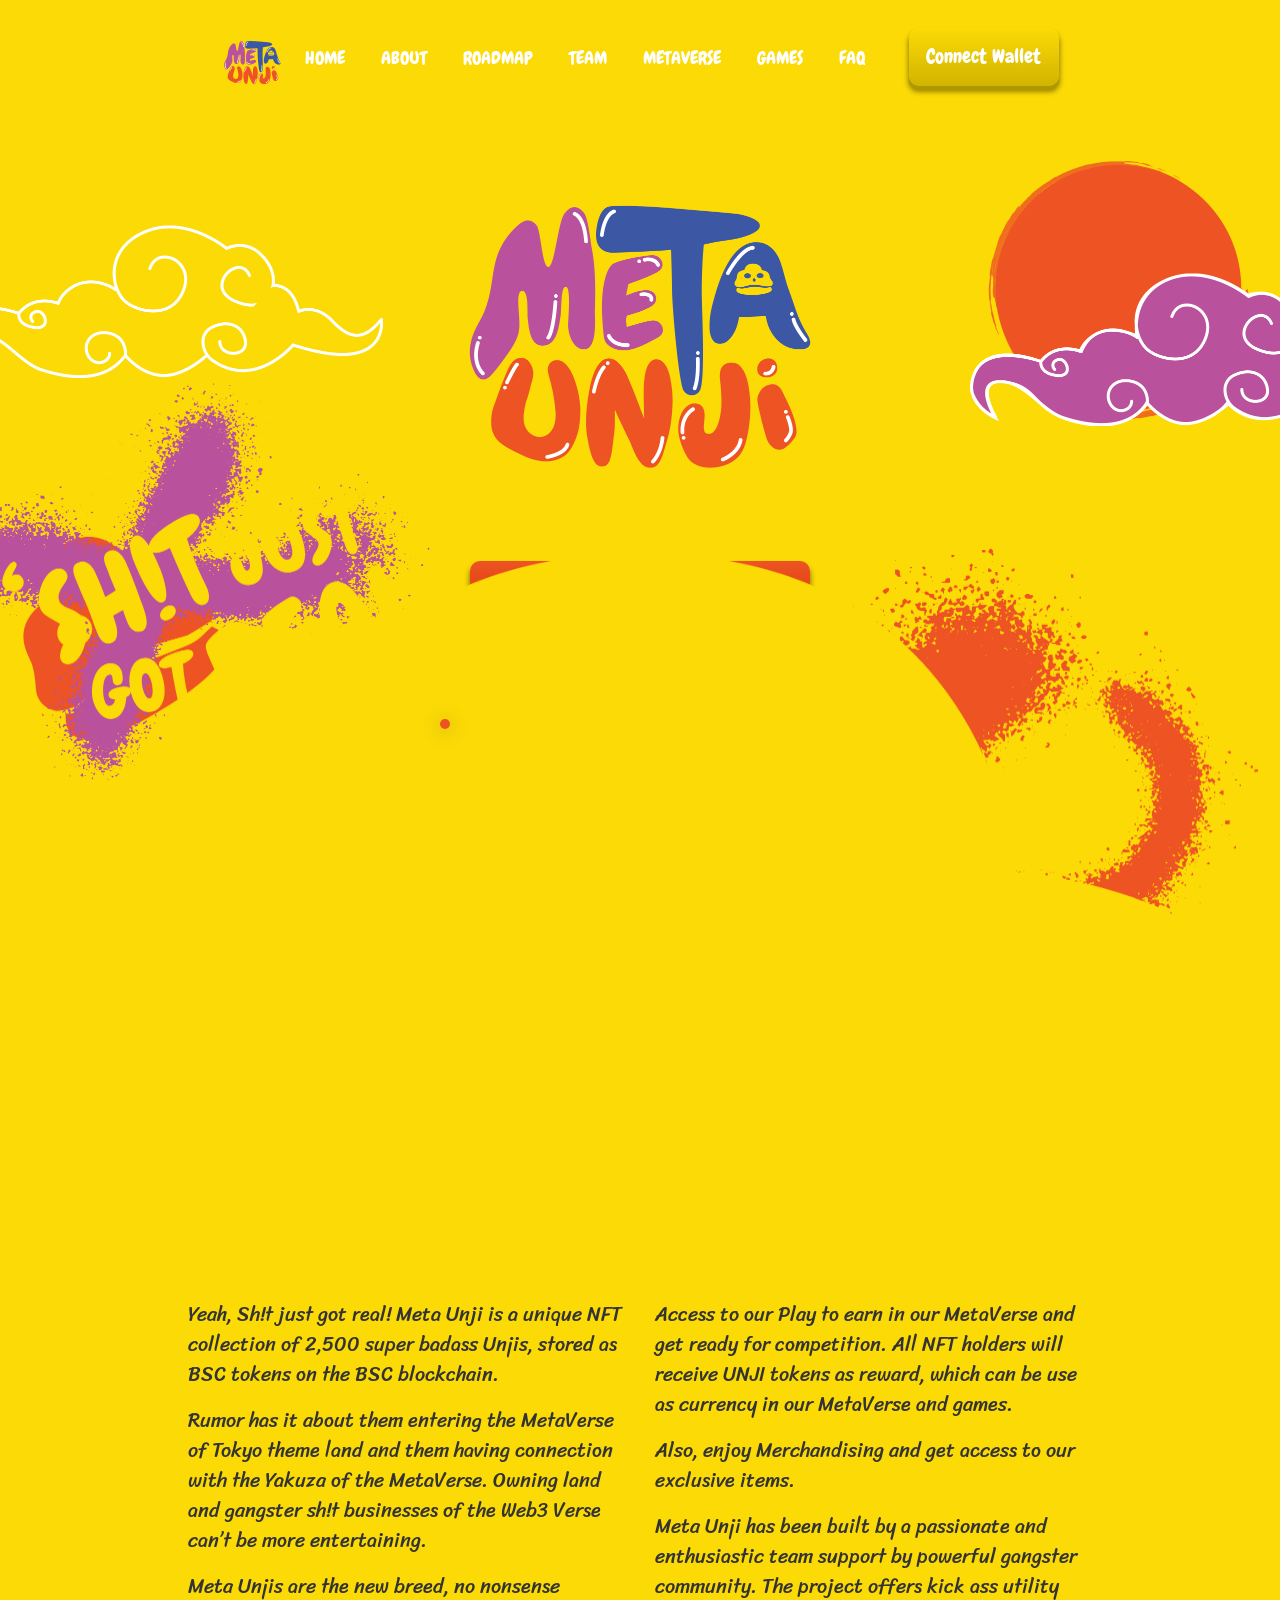
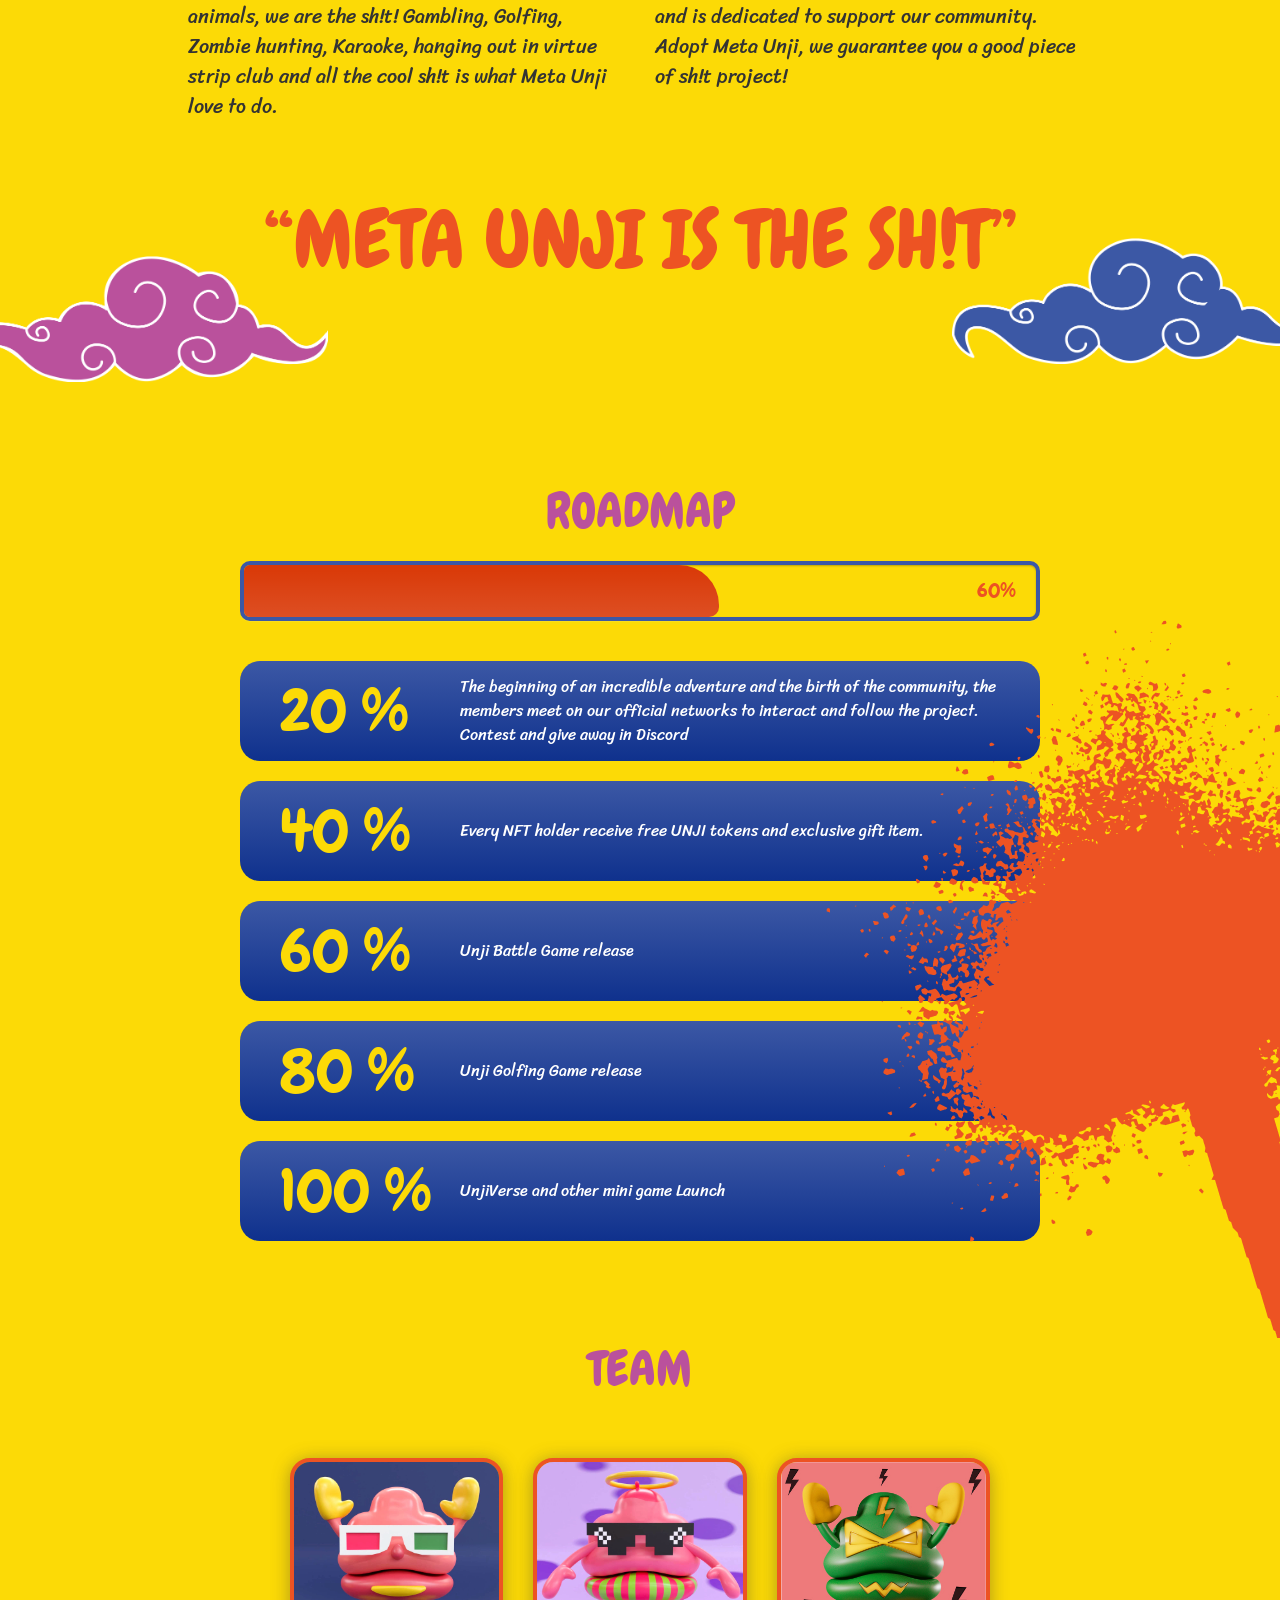
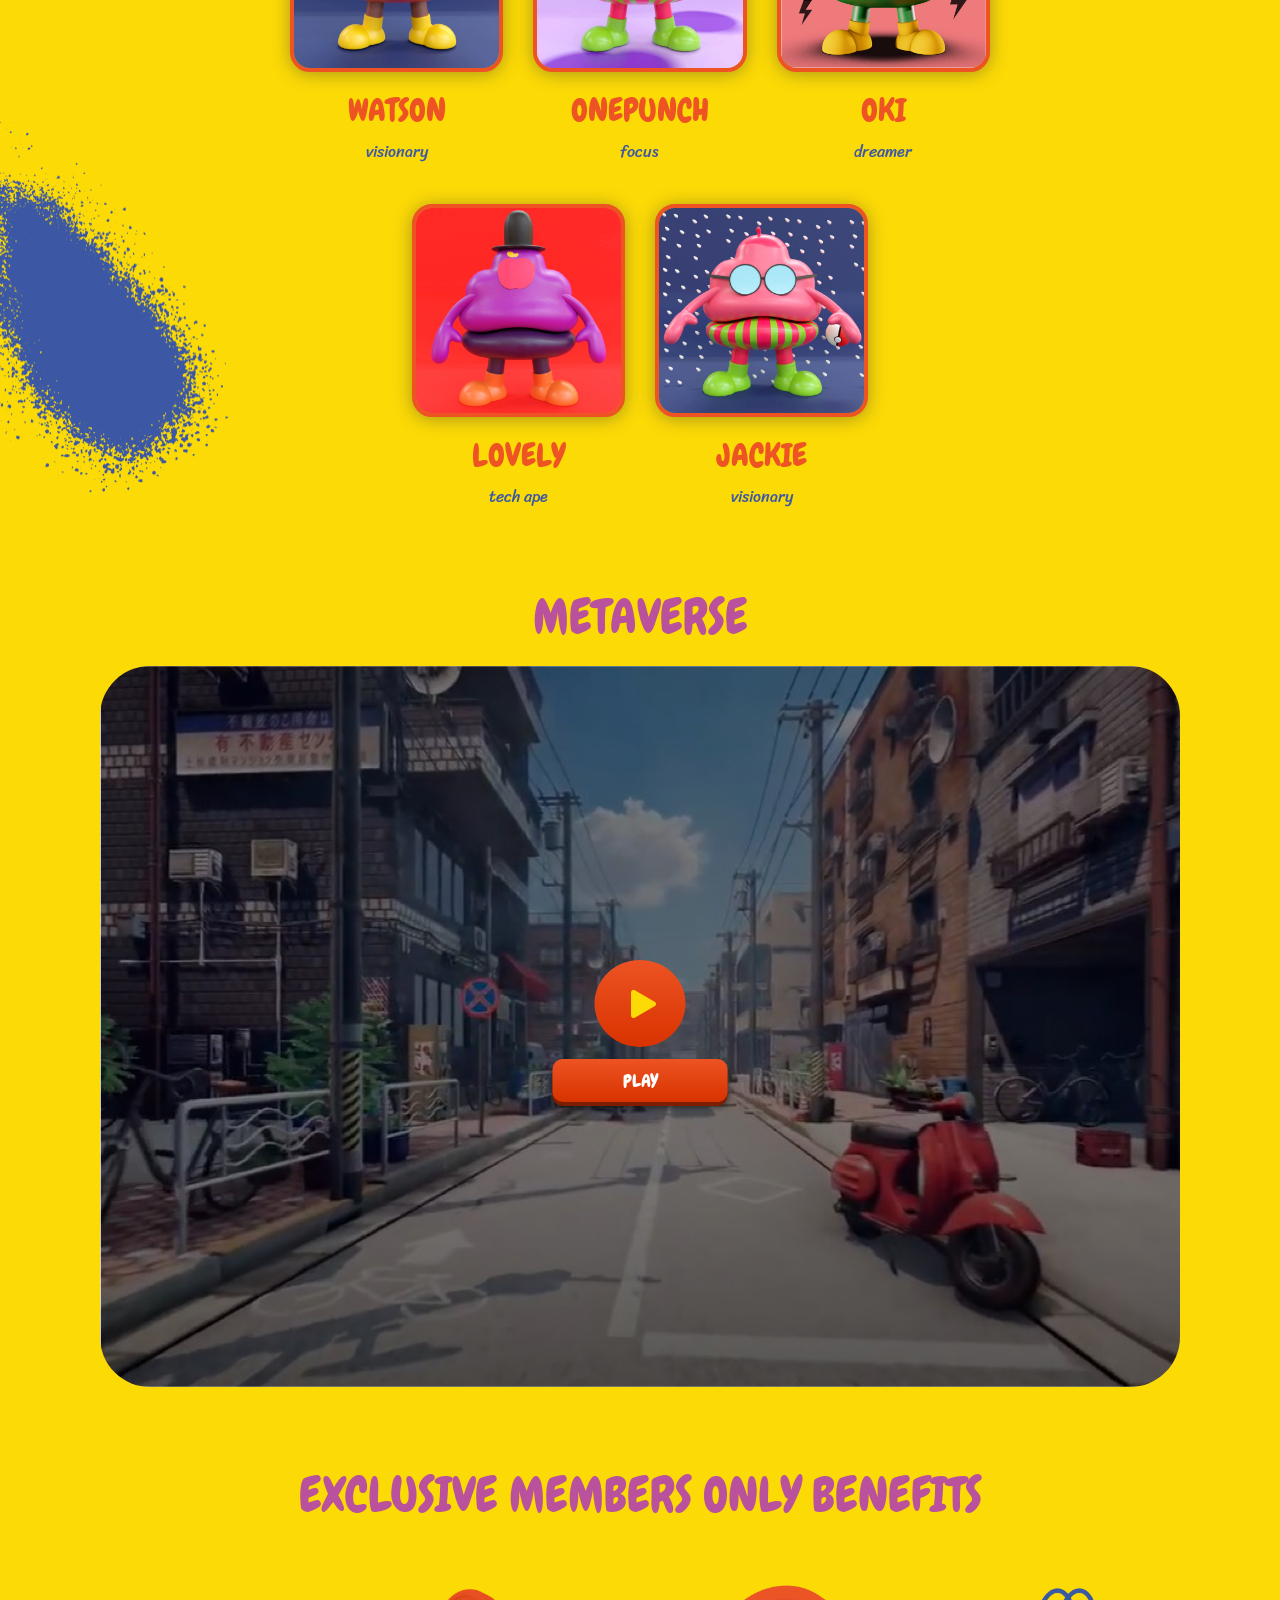
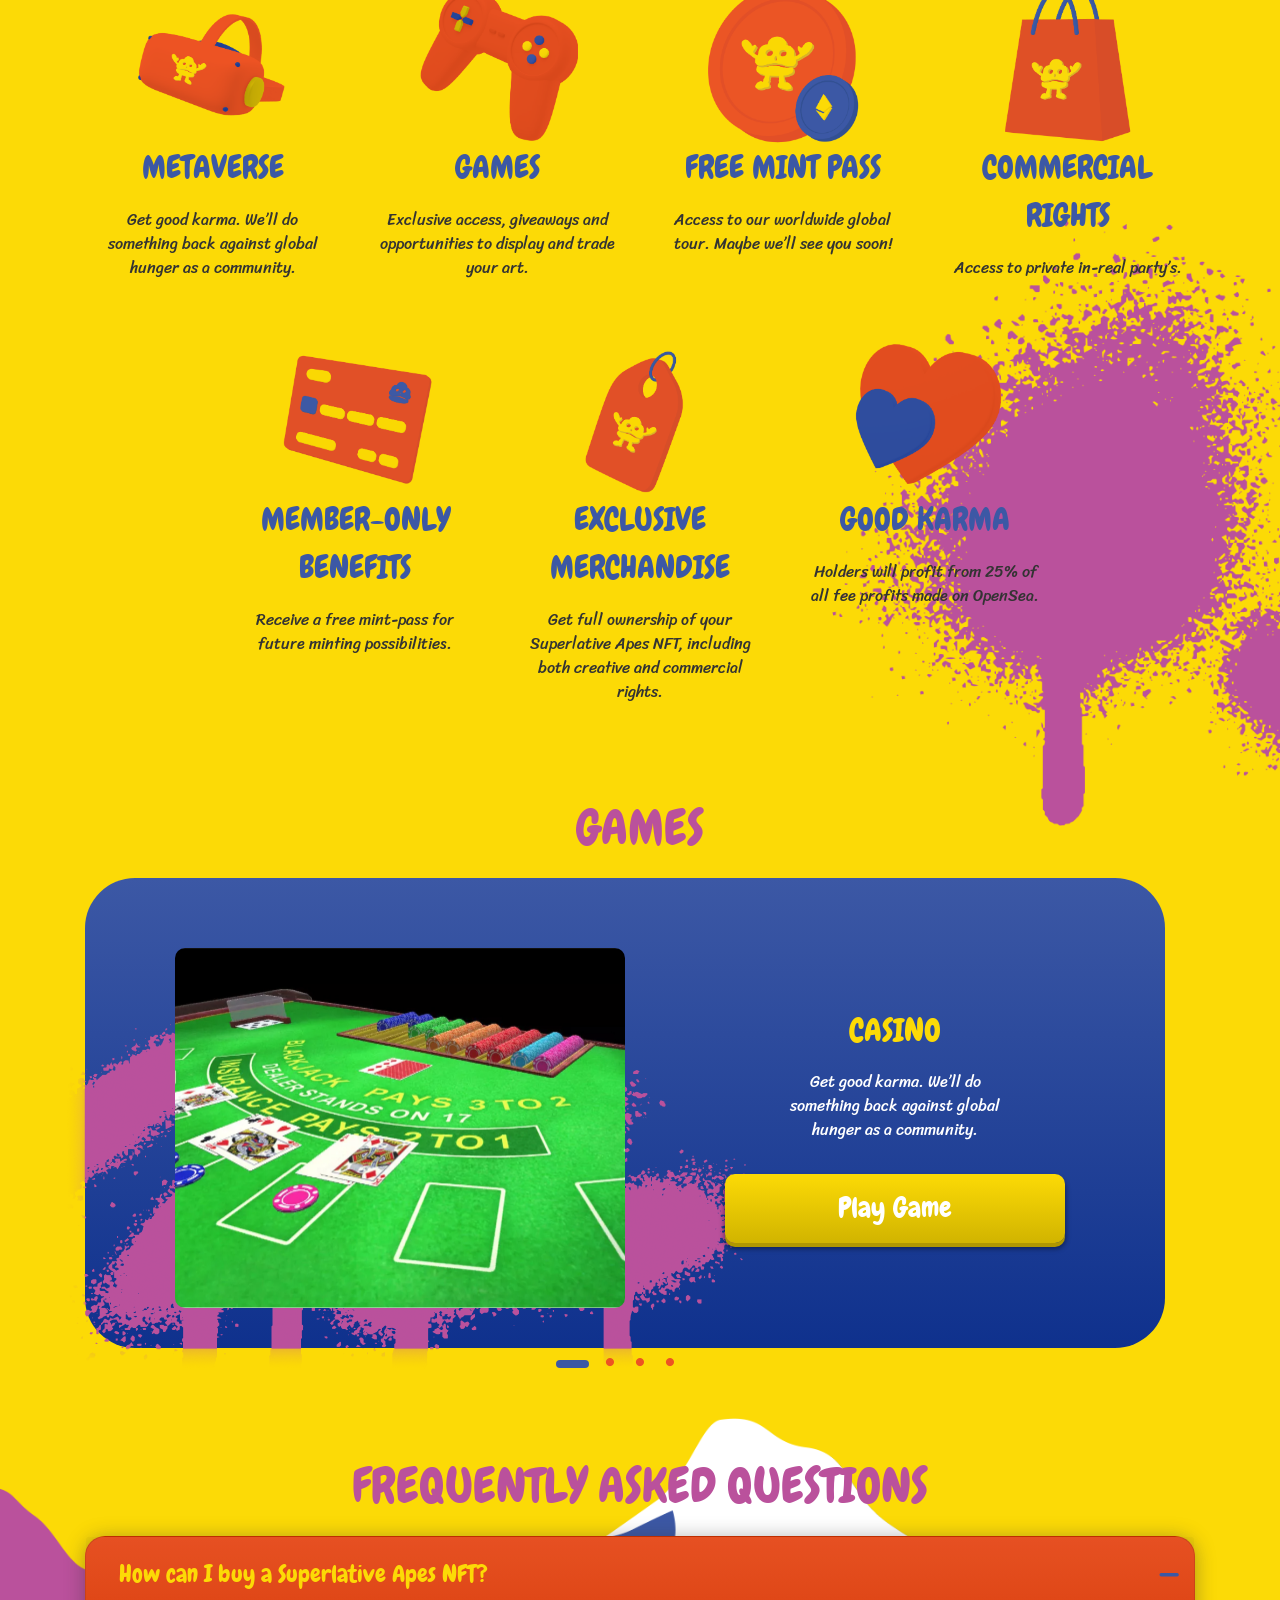
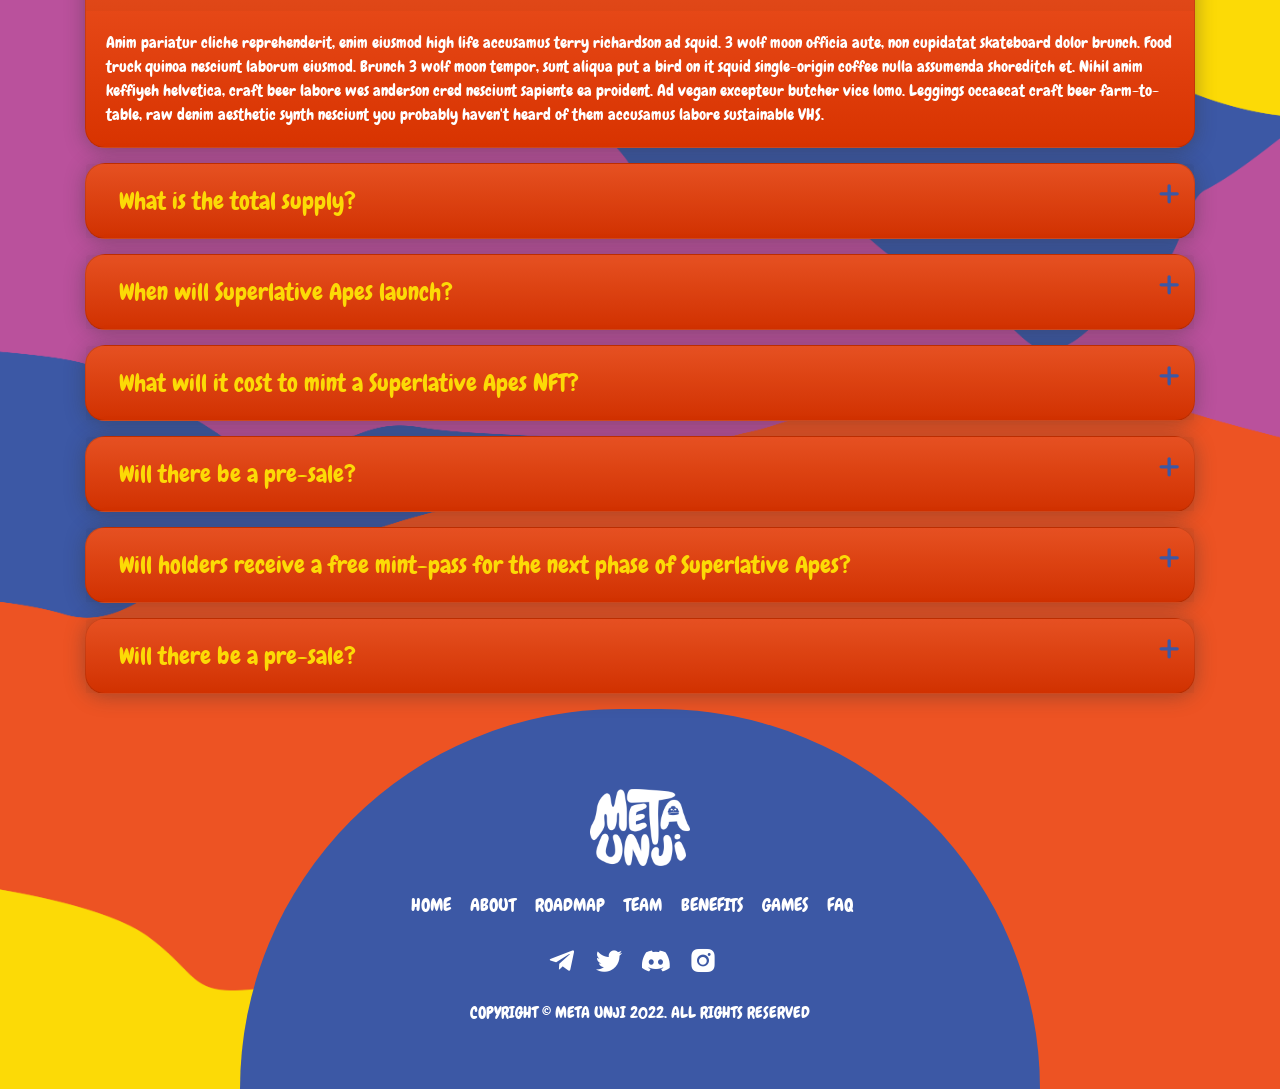
==== index.html @ bb689414 "update responsive" ====
<?php $root=""; ?>
<!DOCTYPE html>
<html lang="en">
<head>
<meta charset="utf-8">
    <meta http-equiv="Content-Type" content="text/html; charset=utf-8">
    <meta name="viewport" content="width=device-width, initial-scale=1, maximum-scale=1, shrink-to-fit=no">
    <meta http-equiv="X-UA-Compatible" content="IE=edge">

    <link href="[favicon]" rel="shortcut icon"/>

    <link rel="stylesheet" href="assets/theme/vendor/bootstrap/css/bootstrap.min.css">
    <link rel="stylesheet" href="assets/theme/css/font.css">
    <link rel="stylesheet" href="assets/theme/css/iconfont.css">
    <link rel="stylesheet" href="assets/theme/css/theme.css">
    <link rel="stylesheet" href="assets/theme/css/theme-rwd.css">
    <link rel="stylesheet" href="assets/theme/css/library/animate.css">

    <link rel="stylesheet" href="assets/theme/vendor/slick/slick.css">
    <link rel="stylesheet" href="assets/theme/vendor/slick/slick-theme.css">
    <link rel="stylesheet" href="https://cdnjs.cloudflare.com/ajax/libs/animate.css/4.1.1/animate.min.css"/>

    <!-- JS -->
    <script src="assets/theme/vendor/jquery/jquery-3.4.1.min.js"></script>
    <script src="assets/theme/vendor/bootstrap/js/bootstrap.min.js"></script>
    <script src="assets/theme/vendor/slick/slick.min.js"></script>
    <script src="assets/theme/vendor/wow/wow.min.js"></script>

    <title>Meta Unji</title>
</head>
<body>
<div>
    <header class="header">
        <div class="container">
            <nav class="navbar navbar-expand-lg">
                <div class="main-menu m-auto">
                    <a class="nav-logo" href="index.php">
                        <img src="assets/theme/img/meta_unji_logo.png" alt="">
                    </a>
                    <div class="collapse navbar-collapse" id="navbar-mobile">
                        <div class="object-1 visible-mobile">
                            <img src="assets/theme/img/element/Grafiti01.png" alt="">
                        </div>
                        <div class="object-2 visible-mobile">
                            <img src="assets/theme/img/element/Grafiti02_Menu.png" alt="">
                        </div>
                        <div class="close-nav">
                            <button class="navbar-toggler " type="button" data-toggle="collapse" data-target="#navbar-mobile" aria-controls="navbar-mobile" aria-expanded="true" aria-label="Toggle navigation">
                                <i class="ic ic-close"></i>
                            </button>
                        </div>
                        <div class="logo visible-mobile">
                            <img src="assets/theme/img/Meta_Unji_Logo_Menu.png" alt="">
                        </div>
                        <ul class="navbar-nav menu">
                            <!-- .active -->
                            <li class="nav-item"> <a class="nav-link" href="#home__section">Home</a> </li>
                            <li class="nav-item"> <a class="nav-link" href="#home-content__section">About</a> </li>
                            <li class="nav-item"> <a class="nav-link" href="#roadmap__section">Roadmap</a> </li>
                            <li class="nav-item"> <a class="nav-link" href="#team__section">Team</a> </li>
                            <li class="nav-item"> <a class="nav-link" href="#metaverse__section">Metaverse</a> </li>
                            <li class="nav-item"> <a class="nav-link" href="#games__sention">Games</a> </li>
                            <li class="nav-item"> <a class="nav-link" href="#questions__section">FAQ</a> </li>
                        </ul>
                        <ul class="social-list text-center visible-mobile">
                            <li>
                                <i class="ic ic-telegram"></i>
                            </li>
                            <li>
                                <i class="ic ic-twitter"></i>
                            </li>
                            <li>
                                <i class="ic ic-discord"></i>
                            </li>
                            <li>
                                <i class="ic ic-instagram"></i>
                            </li>
                        </ul>
                    </div>
                    <div class="btn-nav">
                        <a href="#" class="button">Connect Wallet</a>
                    </div>
                    
                </div>
                
                <button class="navbar-toggler" type="button" data-toggle="collapse" data-target="#navbar-mobile" aria-controls="navbar-mobile" aria-expanded="false" aria-label="Toggle navigation">
                    <i class="ic ic-menu"></i>
                </button>
            </nav>
        </div>
    </header>
</div>
<div id="home__section">
    <video autoplay muted loop id="vdo-bg">
        <source src="assets/theme/img/Meta Unji Highlight.mp4" type="video/mp4">
    </video>
    <div class="home-content">
        <div class="object-1 wow fadeInLeft" data-wow-duration="1.5s" data-wow-delay="0.3s">
            <img src="assets/theme/img/element/Cloud01.png" alt="">
        </div>
        <div class="main-logo">
            <img src="assets/theme/img/main-logo.png" alt="">
        </div>
        <div class="object-2 wow fadeInRight" data-wow-duration="1.5s" data-wow-delay="0.3s">
            <img src="assets/theme/img/element/Sun.png" alt="">
        </div>
        <div class="object-3 wow fadeInRight" data-wow-duration="1.5s" data-wow-delay="0.5s">
            <img src="assets/theme/img/element/Cloud03.png" alt="">
        </div>
        <div class="object-4 wow fadeInLeft" data-wow-duration="1.5s" data-wow-delay="0.3s">
            <img src="assets/theme/img/element/Meta Unji Logo.png" alt="">
        </div>
        <div class="object-5 wow fadeInLeft" data-wow-duration="1.5s" data-wow-delay="0.5s">
            <img src="assets/theme/img/element/Grafiti01.png" alt="">
        </div>
        <div class="object-6 wow fadeInLeft" data-wow-duration="1.5s" data-wow-delay="0.7s">
            <img src="assets/theme/img/element/Meta Unji Quote.png" alt="">
        </div>
        <div class="home-content__head">
            <div class="btn-check-it">
                <a href="#" class="button">Check it on Opensea</a>
            </div>
            <div class="home-content__img">
                <img src="assets/theme/img/Meta Unji Profile_Gif.gif" alt="">
            </div>
            <div class="home-content__title">
                <h2>Welcome to the Family!</h2>
            </div>
        </div>
        <div class="object-7 wow fadeInRight" data-wow-duration="1.5s" data-wow-delay="0.3s">
            <img class="visible-device" src="assets/theme/img/element/Grafiti02.png" alt="">
            <img class="visible-mobile" src="assets/theme/img/element/Grafiti02_M.png" alt="">
        </div>
    </div>
</div>
<section id="home-content__section">
    <div class="container">
        <div class="row">
            <div class="col-sm-6 wow fadeInUp" data-wow-duration="1.5s" data-wow-delay="0.3s">
                <p>Yeah, Sh!t just got real! Meta Unji is a unique NFT collection of 2,500 super badass Unjis, stored as BSC tokens on the BSC blockchain.</p>
                <p>Rumor has it about them entering the MetaVerse of Tokyo theme land and them having connection with the Yakuza of the MetaVerse. Owning land and gangster sh!t businesses of the Web3 Verse can’t be more entertaining.</p>
                <p>Meta Unjis are the new breed, no nonsense animals, we are the sh!t! Gambling, Golfing, Zombie hunting, Karaoke, hanging out in virtue strip club and all the cool sh!t is what Meta Unji love to do. </p>
            </div>
            <div class="col-sm-6 wow fadeInUp" data-wow-duration="1.5s" data-wow-delay="0.9s">
                <p>Access to our Play to earn in our MetaVerse and get ready for competition. All NFT holders will receive UNJI tokens as reward, which can be use as currency in our MetaVerse and games.</p>
                <p>Also, enjoy Merchandising and get access to our exclusive items.</p>
                <p>Meta Unji has been built by a passionate and enthusiastic team support by powerful gangster community. The project offers kick ass utility and is dedicated to support our community. Adopt Meta Unji, we guarantee you a good piece of sh!t project!</p>
            </div>
        </div>
        <div class="object-1 wow fadeInRight" data-wow-duration="1.5s" data-wow-delay="0.3s">
            <img src="assets/theme/img/element/Cloud03_1.png" alt="">
        </div>
        <div>
            <h2 class="home-content__last">“Meta Unji <span class="ct-br-m"></span>is the sh!t”</h2>
        </div>
        <div class="object-2 wow fadeInLeft" data-wow-duration="1.5s" data-wow-delay="0.3s">
            <img class="visible-device" src="assets/theme/img/element/Cloud02.png" alt="">
            <img class="visible-mobile" src="assets/theme/img/element/Cloud02_M.png" alt="">
        </div>
    </div>
</section>
<section id="roadmap__section" class="section">
    <div class="title-section"><h3>ROADMAP</h3></div>
    <div class="container">
        <div class="progress progress-moved">
            <div class="progress-bar" ></div>  
            <div class="progress-num">60%</div>                     
        </div> 
        <div class="roadmap-content wow fadeInUp" data-wow-duration="1.5s" data-wow-delay="0.3s">
            <div class="roadmap-content__row">
                <div class="roadmap-content__row-num">
                    <p class="roadmap-content__num">20 %</p>
                </div>
                <div class="roadmap-content__row-text">
                    <p class="roadmap-content__text">The beginning of an incredible adventure and the birth of the community, the members meet on our official networks to interact and follow the project. Contest and give away in Discord</p>
                </div>
            </div>
        </div>
        <div class="roadmap-content wow fadeInUp" data-wow-duration="1.5s" data-wow-delay="0.6s">
            <div class="roadmap-content__row">
                <div class="roadmap-content__row-num">
                    <p class="roadmap-content__num">40 %</p>
                </div>
                <div class="roadmap-content__row-text">
                    <p class="roadmap-content__text">Every NFT holder receive free UNJI tokens and exclusive gift item.</p>
                </div>
            </div>
        </div>
        <div class="roadmap-content wow fadeInUp" data-wow-duration="1.5s" data-wow-delay="0.9s">
            <div class="roadmap-content__row">
                <div class="roadmap-content__row-num">
                    <p class="roadmap-content__num">60 %</p>
                </div>
                <div class="roadmap-content__row-text">
                    <p class="roadmap-content__text">Unji Battle Game release</p>
                </div>
            </div>
        </div>
        <div class="roadmap-content wow fadeInUp" data-wow-duration="1.5s" data-wow-delay="1.2s">
            <div class="roadmap-content__row">
                <div class="roadmap-content__row-num">
                    <p class="roadmap-content__num">80 %</p>
                </div>
                <div class="roadmap-content__row-text">
                    <p class="roadmap-content__text">Unji Golfing Game release</p>
                </div>
            </div>
        </div>
        <div class="roadmap-content wow fadeInUp" data-wow-duration="1.5s" data-wow-delay="1.5s">
            <div class="roadmap-content__row">
                <div class="roadmap-content__row-num">
                    <p class="roadmap-content__num">100 %</p>
                </div>
                <div class="roadmap-content__row-text">
                    <p class="roadmap-content__text">UnjiVerse and other mini game Launch</p>
                </div>
            </div>
        </div>
        <div class="object-1 wow fadeInRight visible-device" data-wow-duration="1.5s" data-wow-delay="0.3s">
            <img src="assets/theme/img/element/Grafiti03_02.png" alt="">
        </div>
    </div>
</section>
<section id="team__section" class="section">
    <div class="title-section"><h3>Team</h3></div>
    <div class="container">
        <div class="team-lists">
            <div class="row justify-content-center">
                <div class="col-6 col-xs-6 col-sm-4 wow fadeInUp" data-wow-duration="1.5s" data-wow-delay="0.3s">
                    <div class="team-list text-center">
                        <img src="assets/theme/img/team/Watson.jpeg" alt="">
                        <p class="title">Watson</p>
                        <p class="desc">visionary</p>
                    </div>
                </div>
                <div class="col-6 col-xs-6 col-sm-4 wow fadeInUp" data-wow-duration="1.5s" data-wow-delay="0.6s">
                    <div class="team-list text-center">
                        <img src="assets/theme/img/team/OnePunch.jpeg" alt="">
                        <p class="title">OnePunch</p>
                        <p class="desc">focus</p>
                    </div>
                </div>
                <div class="col-6 col-xs-6 col-sm-4 wow fadeInUp" data-wow-duration="1.5s" data-wow-delay="0.9s">
                    <div class="team-list text-center">
                        <img src="assets/theme/img/team/Oki.jpeg" alt="">
                        <p class="title">Oki</p>
                        <p class="desc">dreamer</p>
                    </div>
                </div>
                <div class="col-6 col-xs-6 col-sm-4 wow fadeInUp" data-wow-duration="1.5s" data-wow-delay="1.2s">
                    <div class="team-list text-center">
                        <img src="assets/theme/img/team/Lovely.jpeg" alt="">
                        <p class="title">Lovely</p>
                        <p class="desc">tech ape</p>
                    </div>
                </div>
                <div class="col-6 col-xs-6 col-sm-4 wow fadeInUp" data-wow-duration="1.5s" data-wow-delay="1.5s">
                    <div class="team-list text-center">
                        <img src="assets/theme/img/team/Jackie.jpeg" alt="">
                        <p class="title">Jackie</p>
                        <p class="desc">visionary</p>
                    </div>
                </div>
            </div>
        </div>
        <div class="object-1 wow fadeInLeft" data-wow-duration="1.5s" data-wow-delay="0.3s">
            <img src="assets/theme/img/element/Grafiti04.png" alt="">
        </div>
    </div>
</section>
<section id="metaverse__section" class="section">
    <div class="title-section"><h3>metaverse</h3></div>
        <div class="object-1 wow fadeInRight visible-device" data-wow-duration="1.5s" data-wow-delay="0.3s">
            <img src="assets/theme/img/element/Grafiti02.png" alt="">
        </div>
    <div class="metaverse-video">
        <div class="wrapper text-center">
            <img  id="video-cover" src="assets/theme/img/Metaverse Profile.jpeg" alt="Video title">
            <iframe id="player" src="https://www.youtube.com/embed/gathQQfHEVo" frameborder="0" allow="autoplay; encrypted-media" allowfullscreen></iframe>
            <div class="play-btn">
                <button class="play play-click" >
                    <i class="ic ic-play"></i>
                </button>
                <div class="play-long play-click ">
                    <a href="#" class="button">Play</a>
                </div>
            </div>
        </div>
    </div>    
</section>
<section id="exclusive__section" class="section">
    <div class="title-section"><h3>EXCLUSIVE MEMBERS <span class="ct-br-m"></span>ONLY BENEFITS</h3></div> 
        <div class="object-1 wow fadeInRight visible-device" data-wow-duration="1.5s" data-wow-delay="0.3s">
            <img src="assets/theme/img/element/Grafiti05_02.png" alt="">
        </div>
    <div class="container">
        <div class="exclusive-lists">
            <div class="row justify-content-center">
                <div class="col-6 col-xs-6 col-sm-3 wow fadeInUp" data-wow-duration="1.5s" data-wow-delay="0.3s">
                    <div class="exclusive-list text-center">
                        <img src="assets/theme/img/exclusive/Metaverse Icon.png" alt="">
                        <p class="title">Metaverse</p>
                        <p class="desc">Get good karma. We’ll <span class="ct-br-m"></span>do <span class="ct-br-bf-m"></span>something back <span class="ct-br-m"></span>against global <span class="ct-br-bf-m"></span>hunger <span class="ct-br-m"></span>as a community.</p>
                    </div>
                </div>
                <div class="col-6 col-xs-6 col-sm-3 wow fadeInUp" data-wow-duration="1.5s" data-wow-delay="0.6s">
                    <div class="exclusive-list text-center">
                        <img src="assets/theme/img/exclusive/Games Icon.png" alt="">
                        <p class="title">Games</p>
                        <p class="desc">Exclusive access, <span class="ct-br-m"></span>giveaways and <span class="ct-br-bf-m ct-br-m"></span>opportunities to <span class="ct-br-m"></span>display and trade <span class="ct-br-bf-m"></span>your <span class="ct-br-m"></span>art.</p>
                    </div>
                </div>
                <div class="col-6 col-xs-6 col-sm-3 wow fadeInUp" data-wow-duration="1.5s" data-wow-delay="0.9s">
                    <div class="exclusive-list text-center">
                        <img src="assets/theme/img/exclusive/Free Mint Pass Icon.png" alt="">
                        <p class="title">Free Mint <span class="ct-br-m"></span>Pass</p>
                        <p class="desc">Access to our <span class="ct-br-m"></span>worldwide global <span class="ct-br-bf-m"></span>tour. <span class="ct-br-m"></span>Maybe we’ll see you <span class="ct-br-m"></span>soon!</p>
                    </div>
                </div>
                <div class="col-6 col-xs-6 col-sm-3 wow fadeInUp" data-wow-duration="1.5s" data-wow-delay="1.2s">
                    <div class="exclusive-list text-center">
                        <img src="assets/theme/img/exclusive/Commercial rights Icon.png" alt="">
                        <p class="title">Commercial <span class="ct-br-m"></span>rights</p>
                        <p class="desc">Access to private in-<span class="ct-br-m"></span>real party’s.</p>
                    </div>
                </div>
                <div class="col-6 col-xs-6 col-sm-3 wow fadeInUp" data-wow-duration="1.5s" data-wow-delay="1.5s">
                    <div class="exclusive-list text-center">
                        <img src="assets/theme/img/exclusive/Member-only benefits Icon.png" alt="">
                        <p class="title">Member-only <span class="ct-br-m"></span>benefits</p>
                        <p class="desc">Receive a free mint-<span class="ct-br-m"></span>pass for <span class="ct-br-bf-m"></span>future <span class="ct-br-m"></span>minting possibilities.</p>
                    </div>
                </div>
                <div class="col-6 col-xs-6 col-sm-3 wow fadeInUp" data-wow-duration="1.5s" data-wow-delay="1.8s">
                    <div class="exclusive-list text-center">
                        <img src="assets/theme/img/exclusive/Exclusive merchandise Icon.png" alt="">
                        <p class="title">Exclusive <span class="ct-br-m"></span>merchandise</p>
                        <p class="desc">Get full ownership of <span class="ct-br-m"></span>your <span class="ct-br-bf-m"></span>Superlative Apes <span class="ct-br-m"></span>NFT, including <span class="ct-br-bf-m"></span>both <span class="ct-br-m"></span>creative and commercial <span class="ct-br-bf-m"></span>rights.</p>
                    </div>
                </div>
                <div class="col-6 col-xs-6 col-sm-3 wow fadeInUp" data-wow-duration="1.5s" data-wow-delay="2.1s">
                    <div class="exclusive-list text-center">
                        <img src="assets/theme/img/exclusive/Good Karma Icon.png" alt="">
                        <p class="title">Good Karma</p>
                        <p class="desc">Holders will profit <span class="ct-br-m"></span>from 25% of <span class="ct-br-bf-m"></span>all fee <span class="ct-br-m"></span>profits made on <span class="ct-br-m"></span>OpenSea.</p>
                    </div>
                </div>
            </div>
        </div>
    </div>
</section>
<section id="games__sention" class="section">
    <div class="title-section"><h3>Games</h3></div> 
        <div class="object-1 wow fadeInDown" data-wow-duration="1.5s" data-wow-delay="0.3s">
            <img src="assets/theme/img/element/Grafiti06.png" alt="">
        </div>
    <div class="container">
        <div class="games-box">
            <div class="games-slide">
                <div id="casino" class="games-item">
                    <div class="two-columns">
                        <div class="column">
                            <div class="games-img">
                                <img src="assets/theme/img/games/Casino.jpg" alt="">
                            </div>
                        </div>
                        <div class="column">
                            <div class="games-content text-center">
                                <div class="title">Casino</div>
                                <div class="desc">Get good karma. We’ll do <span class="ct-br-bf-m"></span>something back against global <span class="ct-br-bf-m"></span>hunger as a community.</div>
                                <div class="btn">
                                    <a href="#" class="button">Play Game</a>
                                </div>
                            </div>
                        </div>
                    </div>
                </div>
                <div id="golf" class="games-item">
                    <div class="two-columns">
                        <div class="column">
                            <div class="games-img">
                                <img class="visible-device" src="assets/theme/img/games/Golf.jpg" alt="">
                                <img class="visible-mobile" src="assets/theme/img/games/Golf-m.jpg" alt="">
                            </div>
                        </div>
                        <div class="column">
                            <div class="games-content text-center">
                                <div class="title">Golf</div>
                                <div class="desc">Get good karma. We’ll do <span class="ct-br-bf-m"></span>something back against global <span class="ct-br-bf-m"></span>hunger as a community.</div>
                                <div class="btn">
                                    <a href="#" class="button">Play Game</a>
                                </div>
                            </div>
                        </div>
                    </div>
                </div>
                <div id="zombie" class="games-item">
                    <div class="two-columns">
                        <div class="column">
                            <div class="games-img">
                                <img class="visible-device" src="assets/theme/img/games/Zombie.jpg" alt="">
                                <img class="visible-mobile" src="assets/theme/img/games/Zombie-m.jpg" alt="">
                            </div>
                        </div>
                        <div class="column">
                            <div class="games-content text-center">
                                <div class="title">Zombie</div>
                                <div class="desc">Get good karma. We’ll do <span class="ct-br-bf-m"></span>something back against global <span class="ct-br-bf-m"></span>hunger as a community.</div>
                                <div class="btn">
                                    <a href="#" class="button">Play Game</a>
                                </div>
                            </div>
                        </div>
                    </div>
                </div>
                <div id="karaoke" class="games-item">
                    <div class="two-columns">
                        <div class="column">
                            <div class="games-img">
                                <img class="visible-device" src="assets/theme/img/games/Karaoke.jpg" alt="">
                                <img class="visible-mobile" src="assets/theme/img/games/Karaoke-m.jpg" alt="">
                            </div>
                        </div>
                        <div class="column">
                            <div class="games-content text-center">
                                <div class="title">Karaoke</div>
                                <div class="desc">Get good karma. We’ll do <span class="ct-br-bf-m"></span>something back against global <span class="ct-br-bf-m"></span>hunger as a community.</div>
                                <div class="btn">
                                    <a href="#" class="button">Play Game</a>
                                </div>
                            </div>
                        </div>
                    </div>
                </div>
            </div>
        </div>
    </div>
</section>
<section id="questions__section" class="section">
    <div class="title-section"><h3>Frequently Asked Questions</h3></div> 
    <div class="container">
        <div>
            <div id="questions">
                <div class="card">
                    <div class="card-header" id="heading1">
                    <h5 class="mb-0">
                        <button class="btn btn-link" data-toggle="collapse" data-target="#collapse1" aria-expanded="true" aria-controls="collapse1">
                        How can I buy a <span class="ct-br-m"></span>Superlative Apes <span class="ct-br-m"></span>NFT?
                        </button>
                    </h5>
                    </div>

                    <div id="collapse1" class="collapse show" aria-labelledby="heading1" data-parent="#questions">
                    <div class="card-body">
                        Anim pariatur cliche reprehenderit, enim eiusmod high life accusamus terry richardson ad squid. 3 wolf moon officia aute, non cupidatat skateboard dolor brunch. Food truck quinoa nesciunt laborum eiusmod. Brunch 3 wolf moon tempor, sunt aliqua put a bird on it squid single-origin coffee nulla assumenda shoreditch et. Nihil anim keffiyeh helvetica, craft beer labore wes anderson cred nesciunt sapiente ea proident. Ad vegan excepteur butcher vice lomo. Leggings occaecat craft beer farm-to-table, raw denim aesthetic synth nesciunt you probably haven't heard of them accusamus labore sustainable VHS.
                    </div>
                    </div>
                </div>
                <div class="card">
                    <div class="card-header" id="heading2">
                    <h5 class="mb-0">
                        <button class="btn btn-link collapsed" data-toggle="collapse" data-target="#collapse2" aria-expanded="false" aria-controls="collapse2">
                        What is the total supply?
                        </button>
                    </h5>
                    </div>
                    <div id="collapse2" class="collapse" aria-labelledby="heading2" data-parent="#questions">
                    <div class="card-body">
                        Anim pariatur cliche reprehenderit, enim eiusmod high life accusamus terry richardson ad squid. 3 wolf moon officia aute, non cupidatat skateboard dolor brunch. Food truck quinoa nesciunt laborum eiusmod. Brunch 3 wolf moon tempor, sunt aliqua put a bird on it squid single-origin coffee nulla assumenda shoreditch et. Nihil anim keffiyeh helvetica, craft beer labore wes anderson cred nesciunt sapiente ea proident. Ad vegan excepteur butcher vice lomo. Leggings occaecat craft beer farm-to-table, raw denim aesthetic synth nesciunt you probably haven't heard of them accusamus labore sustainable VHS.
                    </div>
                    </div>
                </div>
                <div class="card">
                    <div class="card-header" id="heading3">
                    <h5 class="mb-0">
                        <button class="btn btn-link collapsed" data-toggle="collapse" data-target="#collapse3" aria-expanded="false" aria-controls="collapse3">
                        When will Superlative Apes <span class="ct-br-m"></span>launch?
                        </button>
                    </h5>
                    </div>
                    <div id="collapse3" class="collapse" aria-labelledby="heading3" data-parent="#questions">
                    <div class="card-body">
                        Anim pariatur cliche reprehenderit, enim eiusmod high life accusamus terry richardson ad squid. 3 wolf moon officia aute, non cupidatat skateboard dolor brunch. Food truck quinoa nesciunt laborum eiusmod. Brunch 3 wolf moon tempor, sunt aliqua put a bird on it squid single-origin coffee nulla assumenda shoreditch et. Nihil anim keffiyeh helvetica, craft beer labore wes anderson cred nesciunt sapiente ea proident. Ad vegan excepteur butcher vice lomo. Leggings occaecat craft beer farm-to-table, raw denim aesthetic synth nesciunt you probably haven't heard of them accusamus labore sustainable VHS.
                    </div>
                    </div>
                </div>
                <div class="card">
                    <div class="card-header" id="heading4">
                    <h5 class="mb-0">
                        <button class="btn btn-link collapsed" data-toggle="collapse" data-target="#collapse4" aria-expanded="false" aria-controls="collapse4">
                        What will it cost to mint a <span class="ct-br-m"></span>Superlative Apes NFT?
                        </button>
                    </h5>
                    </div>
                    <div id="collapse4" class="collapse" aria-labelledby="heading4" data-parent="#questions">
                    <div class="card-body">
                        Anim pariatur cliche reprehenderit, enim eiusmod high life accusamus terry richardson ad squid. 3 wolf moon officia aute, non cupidatat skateboard dolor brunch. Food truck quinoa nesciunt laborum eiusmod. Brunch 3 wolf moon tempor, sunt aliqua put a bird on it squid single-origin coffee nulla assumenda shoreditch et. Nihil anim keffiyeh helvetica, craft beer labore wes anderson cred nesciunt sapiente ea proident. Ad vegan excepteur butcher vice lomo. Leggings occaecat craft beer farm-to-table, raw denim aesthetic synth nesciunt you probably haven't heard of them accusamus labore sustainable VHS.
                    </div>
                    </div>
                </div>
                <div class="card">
                    <div class="card-header" id="heading5">
                    <h5 class="mb-0">
                        <button class="btn btn-link collapsed" data-toggle="collapse" data-target="#collapse5" aria-expanded="false" aria-controls="collapse5">
                        Will there be a pre-sale?
                        </button>
                    </h5>
                    </div>
                    <div id="collapse5" class="collapse" aria-labelledby="heading5" data-parent="#questions">
                    <div class="card-body">
                        Anim pariatur cliche reprehenderit, enim eiusmod high life accusamus terry richardson ad squid. 3 wolf moon officia aute, non cupidatat skateboard dolor brunch. Food truck quinoa nesciunt laborum eiusmod. Brunch 3 wolf moon tempor, sunt aliqua put a bird on it squid single-origin coffee nulla assumenda shoreditch et. Nihil anim keffiyeh helvetica, craft beer labore wes anderson cred nesciunt sapiente ea proident. Ad vegan excepteur butcher vice lomo. Leggings occaecat craft beer farm-to-table, raw denim aesthetic synth nesciunt you probably haven't heard of them accusamus labore sustainable VHS.
                    </div>
                    </div>
                </div>
                <div class="card">
                    <div class="card-header" id="heading6">
                    <h5 class="mb-0">
                        <button class="btn btn-link collapsed" data-toggle="collapse" data-target="#collapse6" aria-expanded="false" aria-controls="collapse6">
                        Will holders receive a free mint-<span class="ct-br-m"></span>pass for the next phase of <span class="ct-br-m"></span>Superlative Apes?
                        </button>
                    </h5>
                    </div>
                    <div id="collapse6" class="collapse" aria-labelledby="heading6" data-parent="#questions">
                    <div class="card-body">
                        Anim pariatur cliche reprehenderit, enim eiusmod high life accusamus terry richardson ad squid. 3 wolf moon officia aute, non cupidatat skateboard dolor brunch. Food truck quinoa nesciunt laborum eiusmod. Brunch 3 wolf moon tempor, sunt aliqua put a bird on it squid single-origin coffee nulla assumenda shoreditch et. Nihil anim keffiyeh helvetica, craft beer labore wes anderson cred nesciunt sapiente ea proident. Ad vegan excepteur butcher vice lomo. Leggings occaecat craft beer farm-to-table, raw denim aesthetic synth nesciunt you probably haven't heard of them accusamus labore sustainable VHS.
                    </div>
                    </div>
                </div>
                <div class="card">
                    <div class="card-header" id="heading7">
                    <h5 class="mb-0">
                        <button class="btn btn-link collapsed" data-toggle="collapse" data-target="#collapse7" aria-expanded="false" aria-controls="collapse7">
                        Will there be a pre-sale?
                        </button>
                    </h5>
                    </div>
                    <div id="collapse7" class="collapse" aria-labelledby="heading7" data-parent="#questions">
                    <div class="card-body">
                        high life accusamus terry richardson ad squid. 3 wolf moon officia aute, non cupidatat skateboard dolor brunch. Food truck quinoa nesciunt laborum eiusmod. Brunch 3 wolf moon tempor, sunt aliqua put a bird on it squid single-origin coffee nulla assumenda shoreditch et. Nihil anim keffiyeh helvetica, craft beer labore wes anderson cred nesciunt sapiente ea proident. Ad vegan excepteur butcher vice lomo. Leggings occaecat craft beer farm-to-table, raw denim aesthetic synth nesciunt you probably haven't heard of them accusamus labore sustainable VHS.
                    </div>
                    </div>
                </div>
            </div>
        </div>
    </div>
    <div class="foorter-desktop text-center">
        <div class="footer-logo">
            <img src="assets/theme/img/Footer Meta Unji Logo.png" alt="">
        </div>       
        <div class="footer-menu">
            <ul>
                <li>Home</li>
                <li>About</li>
                <li>Roadmap</li>
                <li>Team</li>
                <li>Benefits</li>
                <li>Games</li>
                <li>FAQ</li>
            </ul>
        </div> 
        <div class="social-list">
            <ul>
                <li>
                    <i class="ic ic-telegram"></i>
                </li>
                <li>
                    <i class="ic ic-twitter"></i>
                </li>
                <li>
                    <i class="ic ic-discord"></i>
                </li>
                <li>
                    <i class="ic ic-instagram"></i>
                </li>
            </ul>
        </div>
        <p class="copy-right">Copyright © Meta Unji 2022. All rights reserved</p>
    </div>
</section>
</body>
<script>

$('.play-click').on('click', function(e) {
	e.preventDefault();
	$("#player")[0].src += "?autoplay=1";
	$('#player').show();
	$('#video-cover').hide();
	$('.play-click').hide();
});
$('.games-slide').slick({
    infinite: true,
    slidesToShow: 1,
    slidesToScroll: 1,
    arrows: false,
    dots: true,
    autoplay: false,
    autoplaySpeed: 5000
});
$(function() {
    new WOW().init();
});

$(function() {
  if ($(".navbar-collapse .menu").length) {
      $('.navbar-collapse .menu a').click(function() {
        if( /Android|webOS|iPhone|iPad|iPod|BlackBerry|IEMobile|Opera Mini/i.test(navigator.userAgent) ) {
            $('.navbar-toggler').click()
        }
          $('html, body').animate({
              scrollTop: $($.attr(this, 'href')).offset().top - 200
          }, 1500);
      });
  }
});
</script>
</html>
---- assets/theme/css/font.css ----
@font-face {
    font-family: 'Mulish';
    src: url('../fonts/Mulish/Chewy-Regular.eot');
    src: url('../fonts/Mulish/Chewy-Regular.eot?#iefix') format('embedded-opentype'),
         url('../fonts/Mulish/Chewy-Regular.woff2') format('woff2'),
         url('../fonts/Mulish/Chewy-Regular.woff') format('woff'),
         url('../fonts/Mulish/Chewy-Regular.ttf') format('truetype'),
         url('../fonts/Mulish/Chewy-Regular.svg#Chewy-Regular') format('svg');
    font-weight: 300;
    font-style: normal;
}
---- assets/theme/css/iconfont.css ----
@font-face {
    font-family: 'iconfont';
    src: url('../fonts/iconfont/iconfont.eot');
    src: url('../fonts/iconfont/iconfont.eot#iefix') format('embedded-opentype'),
        url('../fonts/iconfont/iconfont.ttf') format('truetype'),
        url('../fonts/iconfont/iconfont.woff') format('woff'),
        url('../fonts/iconfont/iconfont.svg#iconfont') format('svg');
    font-weight: normal;
    font-style: normal;
}

.ic {
    font-family: 'iconfont';
    speak: none;
    font-style: normal;
    font-weight: normal;
    font-variant: normal;
    text-transform: none;
    line-height: 1;
    -webkit-font-smoothing: antialiased;
    -moz-osx-font-smoothing: grayscale;
}
.ic-play:before {
    content: "\e90f";
}
.ic-discord:before {
    content: "\e900";
}
.ic-instagram:before {
    content: "\e901";
}
.ic-telegram:before {
    content: "\e902";
}
.ic-twitter:before {
    content: "\e903";
}
.ic-menu:before {
    content: "\e904";
}
.ic-close:before {
    content: "\e905";
}
---- assets/theme/css/theme.css ----
@font-face{font-family:"Chewy";src:url("../fonts/Chewy/Chewy-Regular.eot");src:url("../fonts/Chewy/Chewy-Regular.eot?#iefix") format("embedded-opentype"),url("../fonts/Chewy/Chewy-Regular.woff2") format("woff2"),url("../fonts/Chewy/Chewy-Regular.woff") format("woff"),url("../fonts/Chewy/Chewy-Regular.ttf") format("truetype"),url("../fonts/Chewy/Chewy-Regular.svg#Chewy-Regular") format("svg");font-weight:normal;font-style:normal}@font-face{font-family:"Sriracha";src:url("../fonts/Sriracha/Sriracha-Regular.eot");src:url("../fonts/Sriracha/Sriracha-Regular.eot?#iefix") format("embedded-opentype"),url("../fonts/Sriracha/Sriracha-Regular.woff2") format("woff2"),url("../fonts/Sriracha/Sriracha-Regular.woff") format("woff"),url("../fonts/Sriracha/Sriracha-Regular.ttf") format("truetype"),url("../fonts/Sriracha/Sriracha-Regular.svg#Chewy-Regular") format("svg");font-weight:normal;font-style:normal}@-webkit-keyframes progressAnimation{0%{width:10%;background-color:#ed5323}100%{width:60%;background-color:#d83300}}@keyframes progressAnimation{0%{width:10%;background-color:#ed5323}100%{width:60%;background-color:#d83300}}body{margin:0;padding:0;position:relative;overflow:visible;overflow-y:visible;overflow-x:hidden;font-family:"Chewy";font-weight:normal;font-size:18px;line-height:1.5;-webkit-font-smoothing:antialiased;background-color:#fcda06;z-index:-1;width:100%}img{border:0;outline:0;max-width:100%;vertical-align:middle}.two-columns{width:100%;display:table;font-size:0;border-radius:12px}.two-columns.rtl{direction:rtl;unicode-bidi:bidi-override;text-align:left}.two-columns .column{width:50%;display:inline-block;vertical-align:middle;text-align:left;direction:ltr;unicode-bidi:bidi-override}.header{position:absolute;width:100%;top:0;z-index:999;height:70px}.header .navbar .navbar-toggler .ic-menu{font-size:45px;color:#fff}.header .navbar .main-menu{display:inline-flex;padding-top:20px}.header .navbar .main-menu .nav-logo{padding-right:15px}.header .navbar .main-menu .nav-logo img{max-width:60px}.header .navbar .main-menu .navbar-nav .nav-item{padding-right:20px}.header .navbar .main-menu .navbar-nav .nav-item .nav-link{color:#fff;text-transform:uppercase}.header .navbar .main-menu .btn-nav{position:relative;margin-left:15px;width:150px}.header .navbar .main-menu .btn-nav .button{display:block;font-size:20px;text-align:center;line-height:20px;text-decoration:none;color:#fff;background:linear-gradient(180deg, #FCDA06 0%, #D1B400 100%);border-radius:10px;position:absolute;top:0;width:150px;height:58px;padding-top:18px;box-shadow:0 4px 0 #af9700,0 5px 5px 1px rgba(0,0,0,.4);-webkit-box-shadow:0 4px 0 #af9700,0 5px 5px 1px rgba(0,0,0,.4)}.header .navbar .main-menu .btn-nav .button:hover{background:#ceb204;box-shadow:0 4px 0 #af9700,0 5px 5px 1px rgba(0,0,0,.4);-webkit-box-shadow:0 4px 0 #af9700,0 5px 5px 1px rgba(0,0,0,.4)}#home__section{position:relative;height:100%;z-index:-1;height:1300px}#home__section #vdo-bg{position:absolute;right:0;bottom:0;top:0;min-width:100%;min-height:1300px}#home__section .home-content{position:absolute;top:10%;width:100%}#home__section .home-content .object-1{position:absolute;max-width:435px;left:-52px;top:95px}#home__section .home-content .object-2{position:absolute;right:0;max-width:323px;top:0}#home__section .home-content .object-3{position:absolute;right:0;max-width:310px;top:143px;z-index:0}#home__section .home-content .object-4{max-width:323px;position:absolute;left:-40px}#home__section .home-content .object-5{max-width:505px;position:absolute;left:-74px;top:32%}#home__section .home-content .object-6{max-width:492px;position:absolute;left:-27px;top:44%}#home__section .home-content .object-7{max-width:505px;position:absolute;right:0;top:56%}#home__section .home-content .main-logo{max-width:363px;margin:auto}#home__section .home-content .home-content__head .btn-check-it{margin:80px 0}#home__section .home-content .home-content__head .btn-check-it .button{margin:auto;display:block;font-size:28px;text-align:center;line-height:20px;text-decoration:none;color:#fff;background:linear-gradient(180deg, #ED5323 0%, #D83300 100%);border-radius:10px;width:340px;height:69px;padding-top:24px;box-shadow:0 4px 0 #7e1e00,0 5px 5px 1px rgba(0,0,0,.4);-webkit-box-shadow:0 4px 0 #7e1e00,0 5px 5px 1px rgba(0,0,0,.4)}#home__section .home-content .home-content__head .btn-check-it .button:hover{background:#b42b00;box-shadow:0 4px 0 #7e1e00,0 5px 5px 1px rgba(0,0,0,.4);-webkit-box-shadow:0 4px 0 #7e1e00,0 5px 5px 1px rgba(0,0,0,.4)}#home__section .home-content .home-content__head .home-content__img{max-width:400px;margin:auto}#home__section .home-content .home-content__head .home-content__img img{border-radius:20px;position:relative;border:5px solid #ed5323;filter:drop-shadow(0px 2px 9px rgba(51, 51, 51, 0.4));z-index:1}#home__section .home-content .home-content__head .home-content__img:before{content:"";background:url(../img/home-bg.png);width:100%;height:100%;position:absolute;left:0;display:block;background-size:cover;z-index:1;bottom:-57%}#home__section .home-content .home-content__head .home-content__title{position:relative;color:#ba519c;text-transform:uppercase;text-align:center;padding-top:70px}#home__section .home-content .home-content__head .home-content__title h2{font-size:48px}#home-content__section{position:relative;max-width:934px;margin:auto}#home-content__section p{font-family:"Sriracha";font-size:20px;font-weight:normal;color:#333}#home-content__section .home-content__last{margin-top:50px;margin-bottom:150px;text-align:center;color:#ed5323;font-size:80px;line-height:105px;text-transform:uppercase}#home-content__section .object-1{max-width:360px;position:absolute;left:-22%;bottom:-15%}#home-content__section .object-2{max-width:360px;position:absolute;right:-22%;bottom:-12%}.section{padding:40px 0}.section .title-section h3{text-align:center;font-size:48px;color:#ba519c;text-transform:uppercase;margin-bottom:20px}#roadmap__section{position:relative}#roadmap__section .progress{max-width:800px;height:60px;margin:auto;border-radius:10px;background:#fcda06;box-shadow:inset 0 1px 2px rgba(0,0,0,.25),0 1px rgba(255,255,255,.08);border:4px solid #3c58a5;margin-bottom:40px;position:relative}#roadmap__section .progress .progress-bar{background-color:#d83300;width:60%;height:100%;border-top-right-radius:40px;border-bottom-right-radius:10px;background-image:linear-gradient(to bottom, rgba(255, 255, 255, 0.027), rgba(255, 255, 255, 0.137));transition:.4s linear;transition-property:width,background-color;-webkit-animation:progressAnimation 6s;animation:progressAnimation 6s}#roadmap__section .progress .progress-num{font-size:20px;color:#ed5323;position:absolute;top:10px;right:20px}#roadmap__section .roadmap-content{max-width:800px;margin:auto;background:linear-gradient(180deg, #3C58A5 0%, #0F318D 100%);border-radius:20px;padding:5px 40px;margin-bottom:20px}#roadmap__section .roadmap-content p{margin-bottom:0}#roadmap__section .roadmap-content .roadmap-content__row{width:100%;display:table}#roadmap__section .roadmap-content .roadmap-content__row .roadmap-content__row-num{width:25%;display:table-cell;vertical-align:middle}#roadmap__section .roadmap-content .roadmap-content__row .roadmap-content__row-num .roadmap-content__num{font-size:60px;color:#fcda06}#roadmap__section .roadmap-content .roadmap-content__row .roadmap-content__row-text{width:75%;display:table-cell;vertical-align:middle}#roadmap__section .roadmap-content .roadmap-content__row .roadmap-content__row-text .roadmap-content__text{font-size:16px;color:#fff;font-family:"Sriracha"}#roadmap__section .object-1{max-width:505px;position:absolute;top:16%;right:0}#team__section{position:relative}#team__section .object-1{max-width:505px;position:absolute;top:46%;left:-15%}#team__section .team-lists{width:700px;margin:auto}#team__section .team-lists .team-list img{border-radius:20px;border:4px solid #ed5323;margin-top:40px;filter:drop-shadow(0px 2px 9px rgba(51, 51, 51, 0.4))}#team__section .team-lists .team-list .title{font-size:32px;color:#ed5323;margin-bottom:5px;margin-top:15px;text-transform:uppercase}#team__section .team-lists .team-list .desc{color:#3c58a5;font-size:16px;font-family:"Sriracha";margin-bottom:0}#metaverse__section{position:relative}#metaverse__section .object-1{max-width:505px;position:absolute;right:0;top:-15%}#metaverse__section .metaverse-video .wrapper{position:relative;width:1080px;margin:auto}#metaverse__section .metaverse-video .wrapper iframe{display:none;border-radius:50px}#metaverse__section .metaverse-video .wrapper #video-cover{max-width:1080px;height:100%;border-radius:50px}#metaverse__section .metaverse-video .wrapper #player{width:1080px;height:720px}#metaverse__section .metaverse-video .wrapper .play-btn{position:absolute;z-index:666;top:50%;left:50%;transform:translate(-50%, -50%);background-color:transparent;border:0}#metaverse__section .metaverse-video .wrapper .play-btn .play-long{margin-top:20px}#metaverse__section .metaverse-video .wrapper .play-btn .play-long .button{text-transform:uppercase;color:#fff;background:linear-gradient(180deg, #ED5323 0%, #D83300 100%);border-radius:10px;padding:10px 70px;box-shadow:0 4px 0 #7e1e00,0 5px 5px 1px rgba(0,0,0,.4);-webkit-box-shadow:0 4px 0 #7e1e00,0 5px 5px 1px rgba(0,0,0,.4)}#metaverse__section .metaverse-video .wrapper .play-btn .play-long .button:hover{text-decoration:none}#metaverse__section .metaverse-video .wrapper .play{background:linear-gradient(180deg, #ED5323 0%, #D83300 100%);border-radius:50%;padding:16px 14px 8px 20px;border:none}#metaverse__section .metaverse-video .wrapper .play .ic{font-size:60px;color:#fcda06}#exclusive__section{position:relative}#exclusive__section .object-1{position:absolute;max-width:505px;top:42%;right:0}#exclusive__section .exclusive-lists .exclusive-list{padding-top:40px}#exclusive__section .exclusive-lists .exclusive-list img{max-width:160px}#exclusive__section .exclusive-lists .exclusive-list .title{font-size:32px;color:#3c58a5;text-transform:uppercase}#exclusive__section .exclusive-lists .exclusive-list .desc{font-size:16px;font-family:"Sriracha";color:#333}#games__sention{position:relative}#games__sention .object-1{position:absolute;max-width:505px;top:-16%;left:-3%}#games__sention .games-box{position:relative;max-width:1080px;background:linear-gradient(180deg, #3C58A5 0%, #0F318D 100%);padding-top:30px;border-radius:50px}#games__sention .games-box::before{content:"";width:1001px;height:723px;background:url(../img/games/Games-BG.png);position:absolute;left:-21px;display:block;background-size:cover;z-index:0;bottom:-23px}#games__sention .games-box .tab{position:relative;text-align:center}#games__sention .games-box .tab .control{width:100%;display:table;border-radius:5px}#games__sention .games-box .tab .control .tab-menu{position:relative;background:linear-gradient(180deg, #ED5323 0%, #D83300 100%);width:180px;height:61px;color:#fff;box-shadow:0px 2px 20px rgba(51,51,51,.4);border-radius:10px;margin-left:15px;font-size:22px;display:inline-block;line-height:65px}#games__sention .games-box .tab .control .tab-menu:hover{text-decoration:none}#games__sention .games-box .games-slide{padding:40px 0}#games__sention .games-box .games-slide .slick-dots li button::before{font-size:34px;color:#ed5323;opacity:1}#games__sention .games-box .games-slide .slick-dots li.slick-active button::before{content:"";width:33px;height:8px;background-color:#3c58a5;border-radius:4px;top:7px;left:-14px;opacity:1}#games__sention .games-box .games-slide .games-item .games-img{max-width:450px;float:right}#games__sention .games-box .games-slide .games-item .games-img img{width:100%;border-radius:10px}#games__sention .games-box .games-slide .games-item .games-content .title{font-size:32px;color:#fcda06;text-transform:uppercase;margin-bottom:15px}#games__sention .games-box .games-slide .games-item .games-content .desc{font-family:"Sriracha";font-size:16px;color:#fff;margin-bottom:25px}#games__sention .games-box .games-slide .games-item .games-content .btn .button{display:block;font-size:28px;text-align:center;line-height:20px;text-decoration:none;color:#fff;background:linear-gradient(180deg, #FCDA06 0%, #D1B400 100%);border-radius:10px;width:340px;height:69px;padding-top:24px;box-shadow:0 4px 0 #af9700,0 5px 5px 1px rgba(0,0,0,.4);-webkit-box-shadow:0 4px 0 #af9700,0 5px 5px 1px rgba(0,0,0,.4)}#questions__section{background:url(../img/meta-unji-bg.png);background-size:cover;padding-bottom:0}#questions__section #questions .card{background:linear-gradient(180deg, #ED5323 0%, #D83300 100%);margin-bottom:15px;color:#fcda06;box-shadow:0px 2px 20px rgba(51,51,51,.4);border-radius:20px}#questions__section #questions .card .card-header{position:relative;border-bottom:none}#questions__section #questions .card .card-header .btn{color:#fcda06;font-size:24px}#questions__section #questions .card .card-header .btn:hover{text-decoration:none}#questions__section #questions .card .card-header .btn:after{position:absolute;right:15px;top:20px;content:"";width:20px;height:20px;display:block;background-image:url(../img/plus.svg);background-size:20px;background-repeat:no-repeat;transform:rotate(-180deg)}#questions__section #questions .card .card-header .btn:not(.collapsed):after{background-image:url(../img/minus.svg)}#questions__section #questions .card .card-body{color:#fff;font-size:16px}#questions__section .foorter-desktop{max-width:800px;height:380px;margin:auto;background:#3c58a5;border-top-left-radius:400px;border-top-right-radius:400px}#questions__section .foorter-desktop .footer-logo{margin:auto;padding-top:80px;max-width:100px}#questions__section .foorter-desktop .footer-menu{margin-top:25px}#questions__section .foorter-desktop .footer-menu ul{padding-left:0;list-style:none}#questions__section .foorter-desktop .footer-menu ul li{display:inline-block;color:#fff;padding-right:15px;text-transform:uppercase}#questions__section .foorter-desktop .social-list{margin-top:25px}#questions__section .foorter-desktop .social-list ul{padding-left:0;list-style:none}#questions__section .foorter-desktop .social-list ul li{display:inline-block;color:#fff;padding-right:15px;text-transform:uppercase;font-size:28px}#questions__section .foorter-desktop .copy-right{margin-top:15px;text-transform:uppercase;color:#fff;font-size:16px}
---- assets/theme/css/theme-rwd.css ----
@media(min-width: 768px){.ct-br-bf-m{display:block}.visible-mobile{display:none !important}.visible-device{display:block !important}}@media(max-width: 991px){.header .navbar .main-menu .navbar-collapse{position:relative;width:80%;transition:.5s;height:100vh;overflow-x:hidden;position:absolute;background-color:#fcda06;display:block;top:0;left:-90%;padding-top:50px}.header .navbar .main-menu .navbar-collapse .object-1{position:absolute;max-width:320px;top:10%;left:-35%}.header .navbar .main-menu .navbar-collapse .object-2{position:absolute;max-width:320px;bottom:-20px;right:0;z-index:-1}.header .navbar .main-menu .navbar-collapse.show{left:-13px;z-index:2;width:110%}.header .navbar .main-menu .navbar-collapse .logo{max-width:135px;margin:auto;padding-bottom:30px;padding-top:30px}.header .navbar .main-menu .navbar-collapse .close-nav{position:absolute;right:5%;top:3%}.header .navbar .main-menu .navbar-collapse .close-nav button i{color:#fff;font-size:50px}.header .navbar .main-menu .navbar-collapse .menu .nav-item{text-align:center;font-size:28px;padding-bottom:15px}.header .navbar .main-menu .navbar-collapse .social-list{padding-left:0px;border-top:4px solid #fff;max-width:280px;margin:auto;padding-top:30px;margin-top:30px}.header .navbar .main-menu .navbar-collapse .social-list li{display:inline-block;font-size:50px;padding-right:15px;color:#3c58a5}}@media(max-width: 767px){.ct-br-m{display:block}.visible-mobile{display:block !important}.visible-device{display:none !important}.two-columns .column{width:100%}.section .title-section h3{font-size:32px}#home__section #vdo-bg{min-height:500px;top:-6%}#home__section .home-content{top:25%}#home__section .home-content .object-1{max-width:260px;left:-85px;top:-12%}#home__section .home-content .object-2{max-width:160px;top:-20%}#home__section .home-content .object-3{max-width:192px;top:-15%}#home__section .home-content .object-4{max-width:149px;top:37%;left:-5%}#home__section .home-content .object-5{max-width:206px;left:-8%;top:38%}#home__section .home-content .object-6{max-width:200px;top:45%}#home__section .home-content .object-7{max-width:170px;top:35%;right:0}#home__section .home-content .main-logo{max-width:231px}#home__section .home-content .home-content__head .home-content__img{max-width:280px;padding-top:211px}#home__section .home-content .home-content__head .home-content__img:before{background:url(../img/home-bg-m.png);background-size:contain;background-repeat:no-repeat;bottom:-54%}#home__section .home-content .home-content__head .home-content__title h2{font-size:32px}#home-content__section{padding-top:110px}#home-content__section .home-content__last{font-size:50px;line-height:66px}#home-content__section .object-1{left:-35%}#home-content__section .object-2{right:0;max-width:175px;bottom:-9%}.metaverse-video .wrapper{width:335px !important}.metaverse-video .wrapper #player{width:335px;height:224px}.metaverse-video .wrapper #video-cover{width:335px}#team__section .object-1{max-width:324px;top:-13%;left:-37%}#team__section .team-lists{width:100%}#team__section .team-lists .team-list img{width:150px}#team__section .team-lists .team-list .title{font-size:28px}#team__section .team-lists .team-list .desc{font-size:16px}#games__sention .object-1{max-width:314px;top:-1%;left:-21%}#games__sention .games-box::before{width:409px;height:100%;top:1%;left:-13px;background:url(../img/element/Games-BG-M.png);background-size:contain;background-repeat:no-repeat}#games__sention .games-box .games-slide .games-item .games-img{max-width:240px;float:none;margin:auto}#games__sention .games-box .games-slide .games-item .games-content .btn .button{width:260px;height:70px}#exclusive__section .exclusive-lists .exclusive-list img{max-width:120px}#exclusive__section .exclusive-lists .exclusive-list .title{font-size:24px}#exclusive__section .exclusive-lists .exclusive-list .desc{font-size:16px}#roadmap__section .roadmap-content{padding:10px 20px}#roadmap__section .roadmap-content .roadmap-content__row .roadmap-content__row-num{width:30%}#roadmap__section .roadmap-content .roadmap-content__row .roadmap-content__row-num .roadmap-content__num{font-size:32px}#roadmap__section .roadmap-content .roadmap-content__row .roadmap-content__row-text{width:70%}}
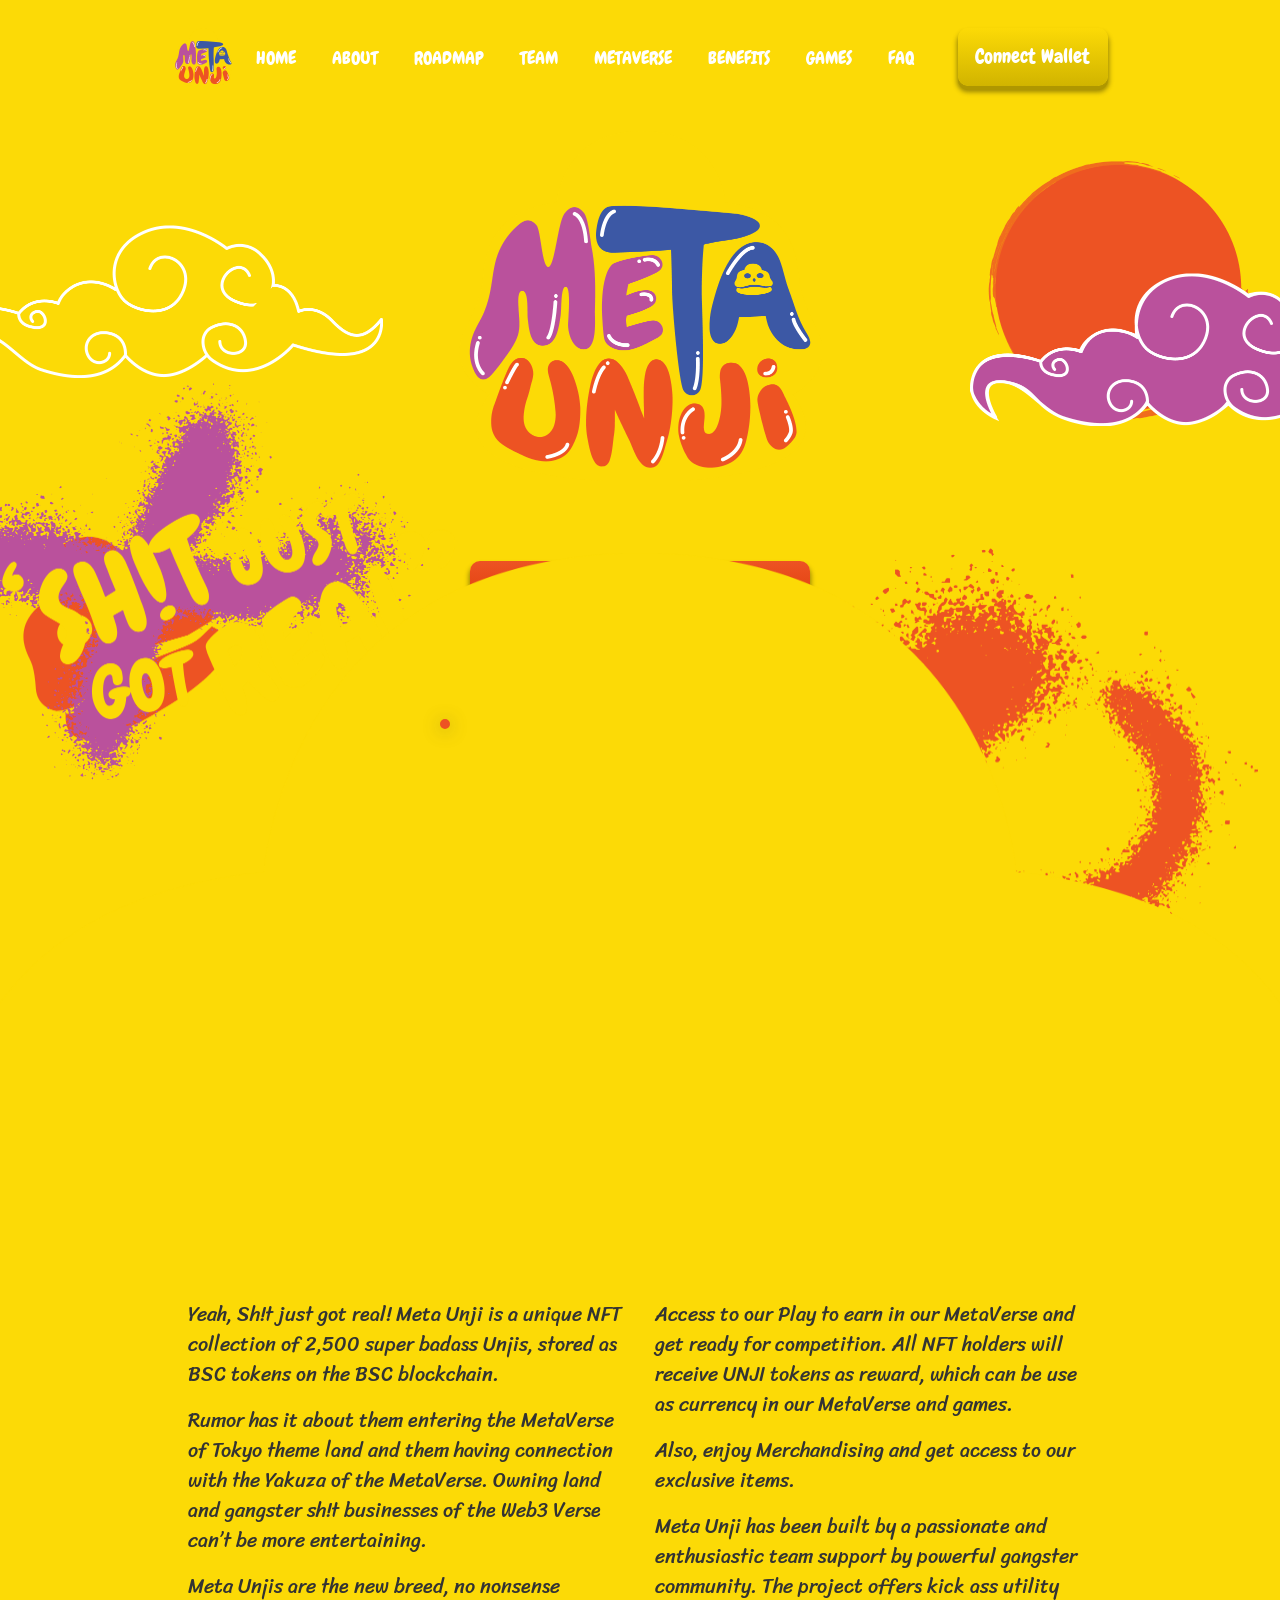
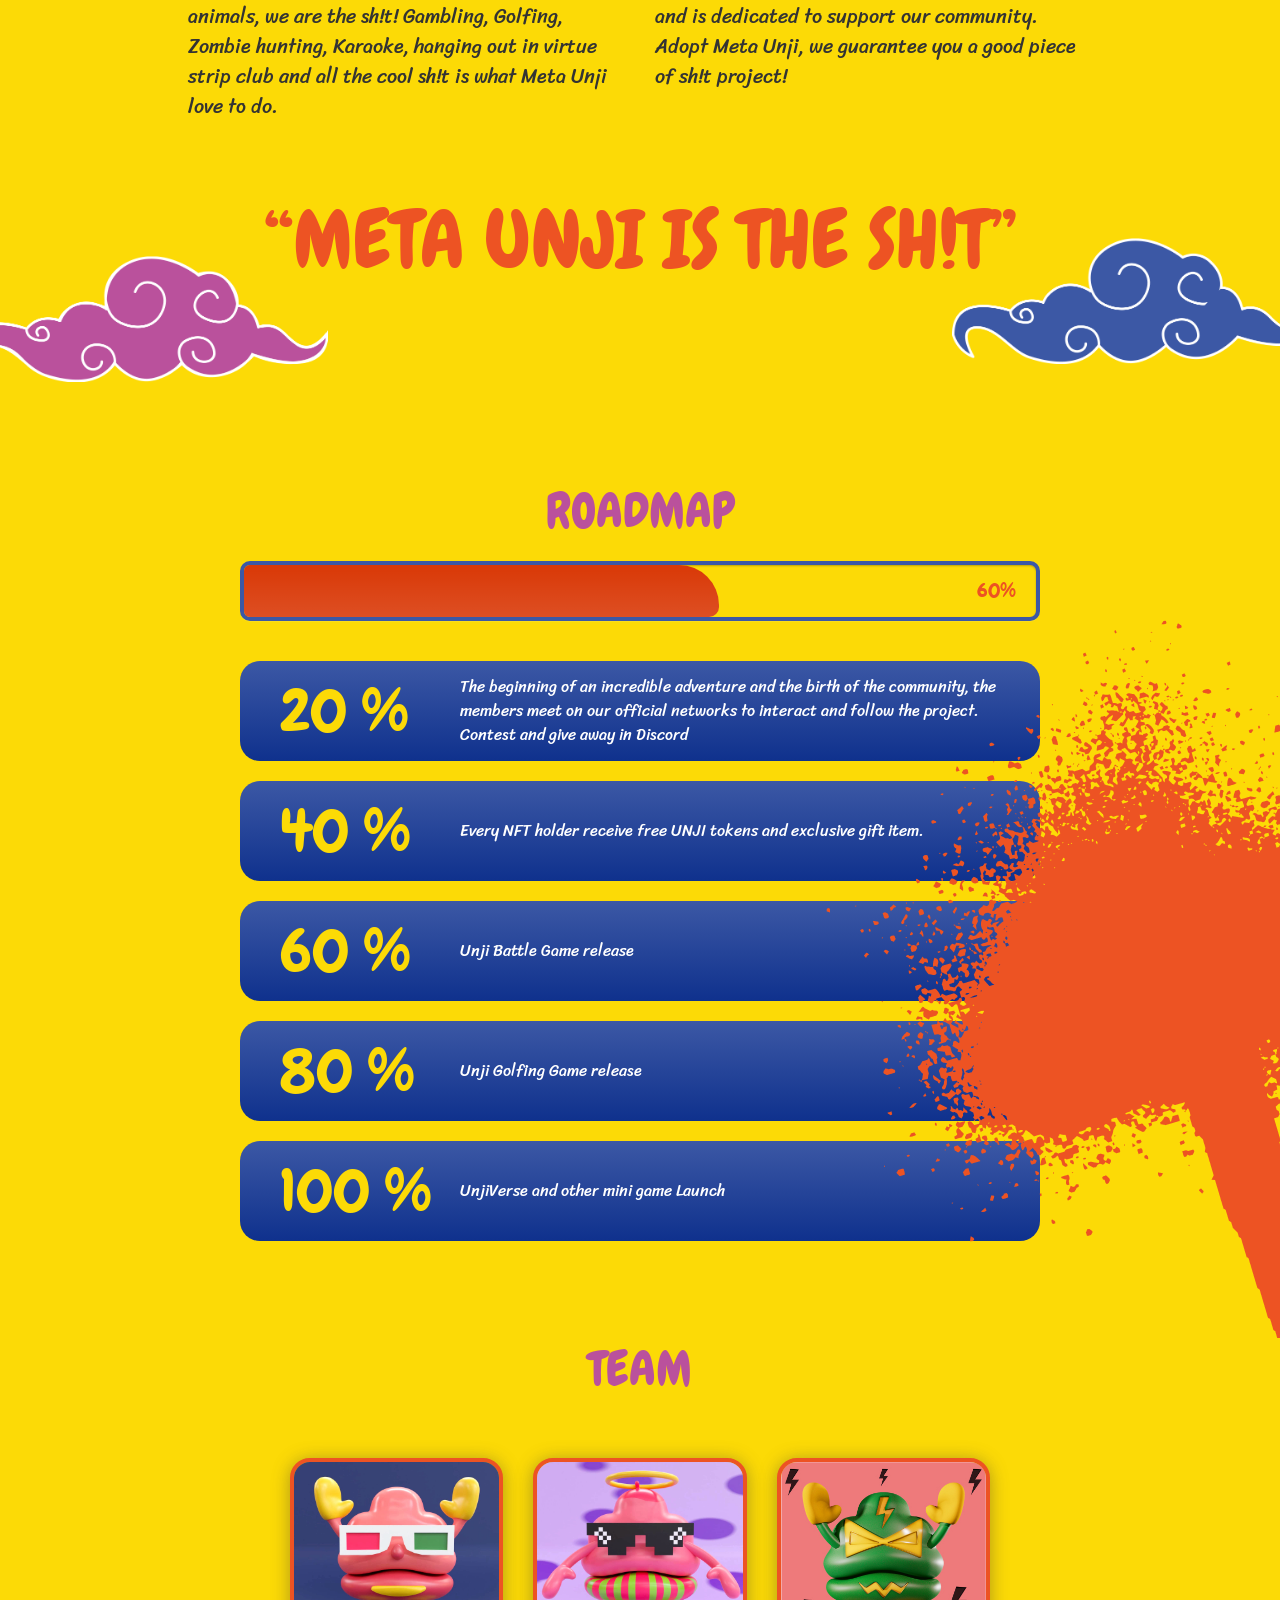
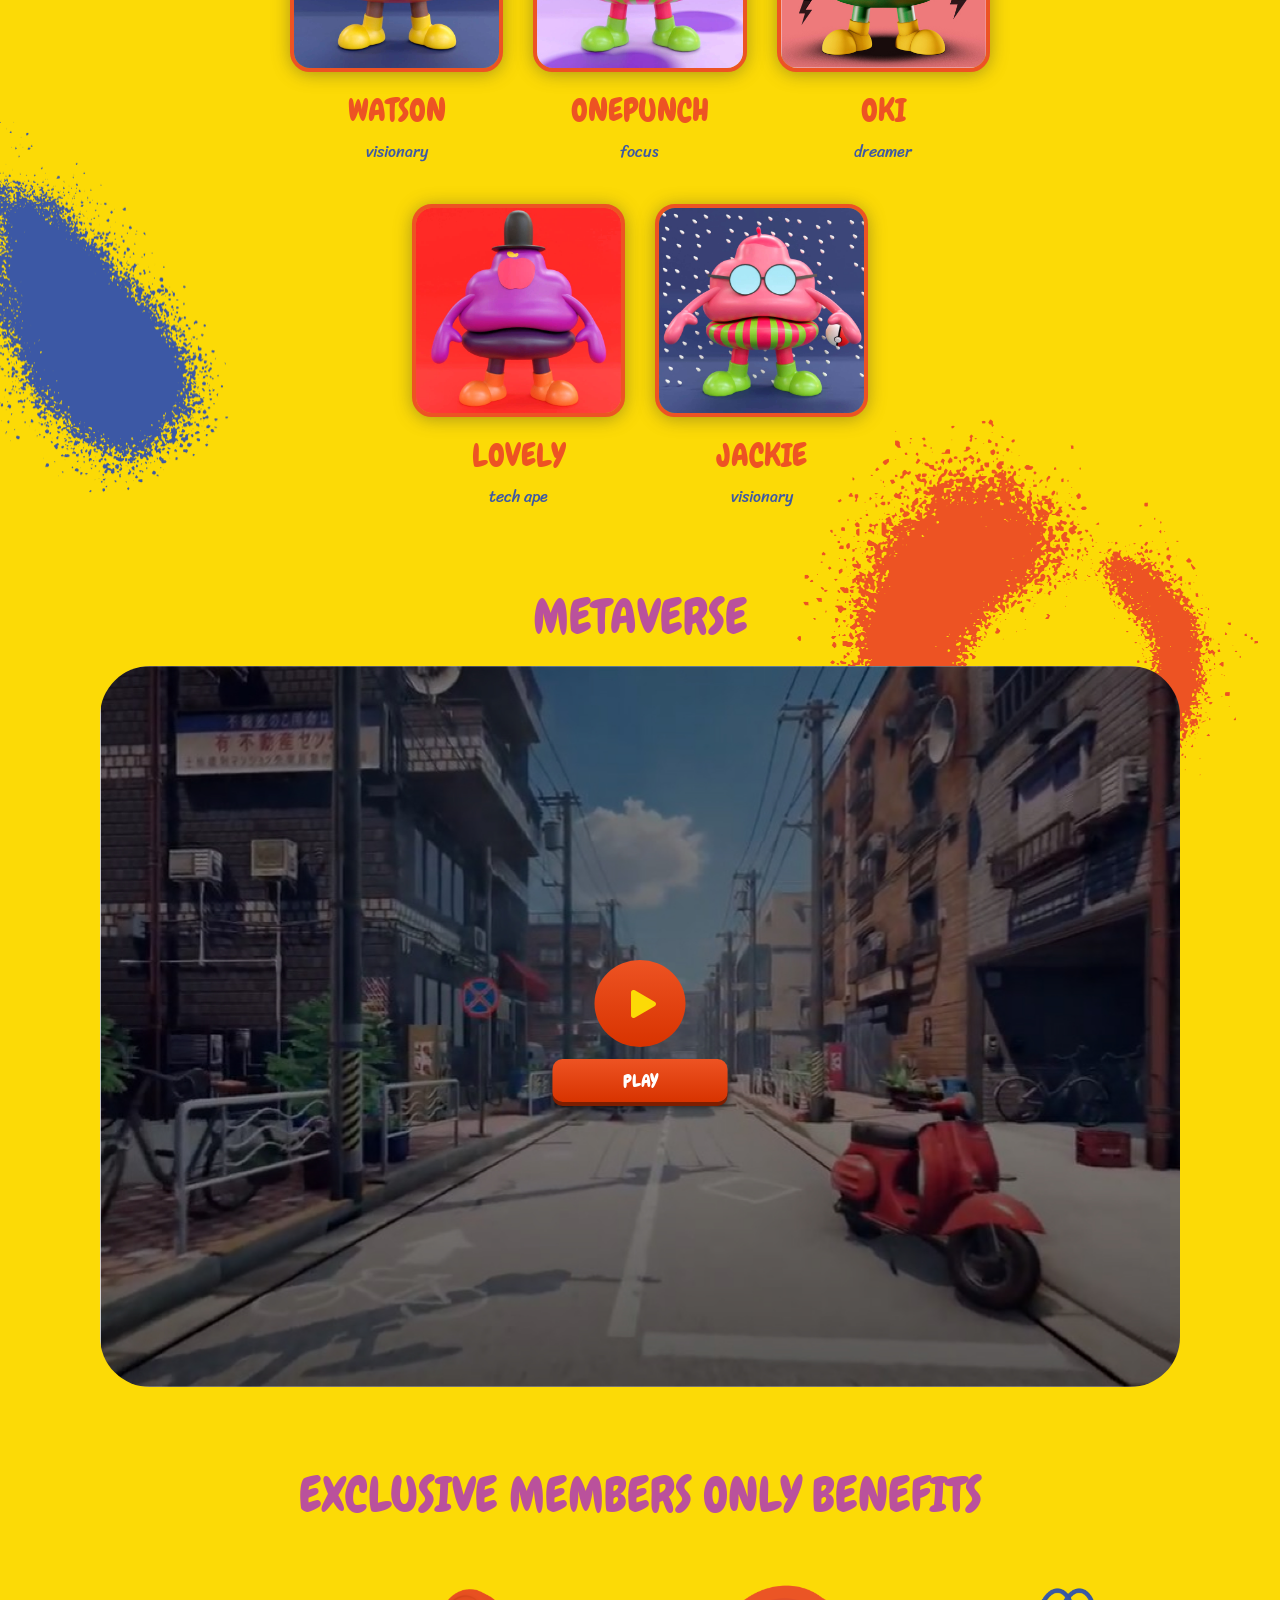
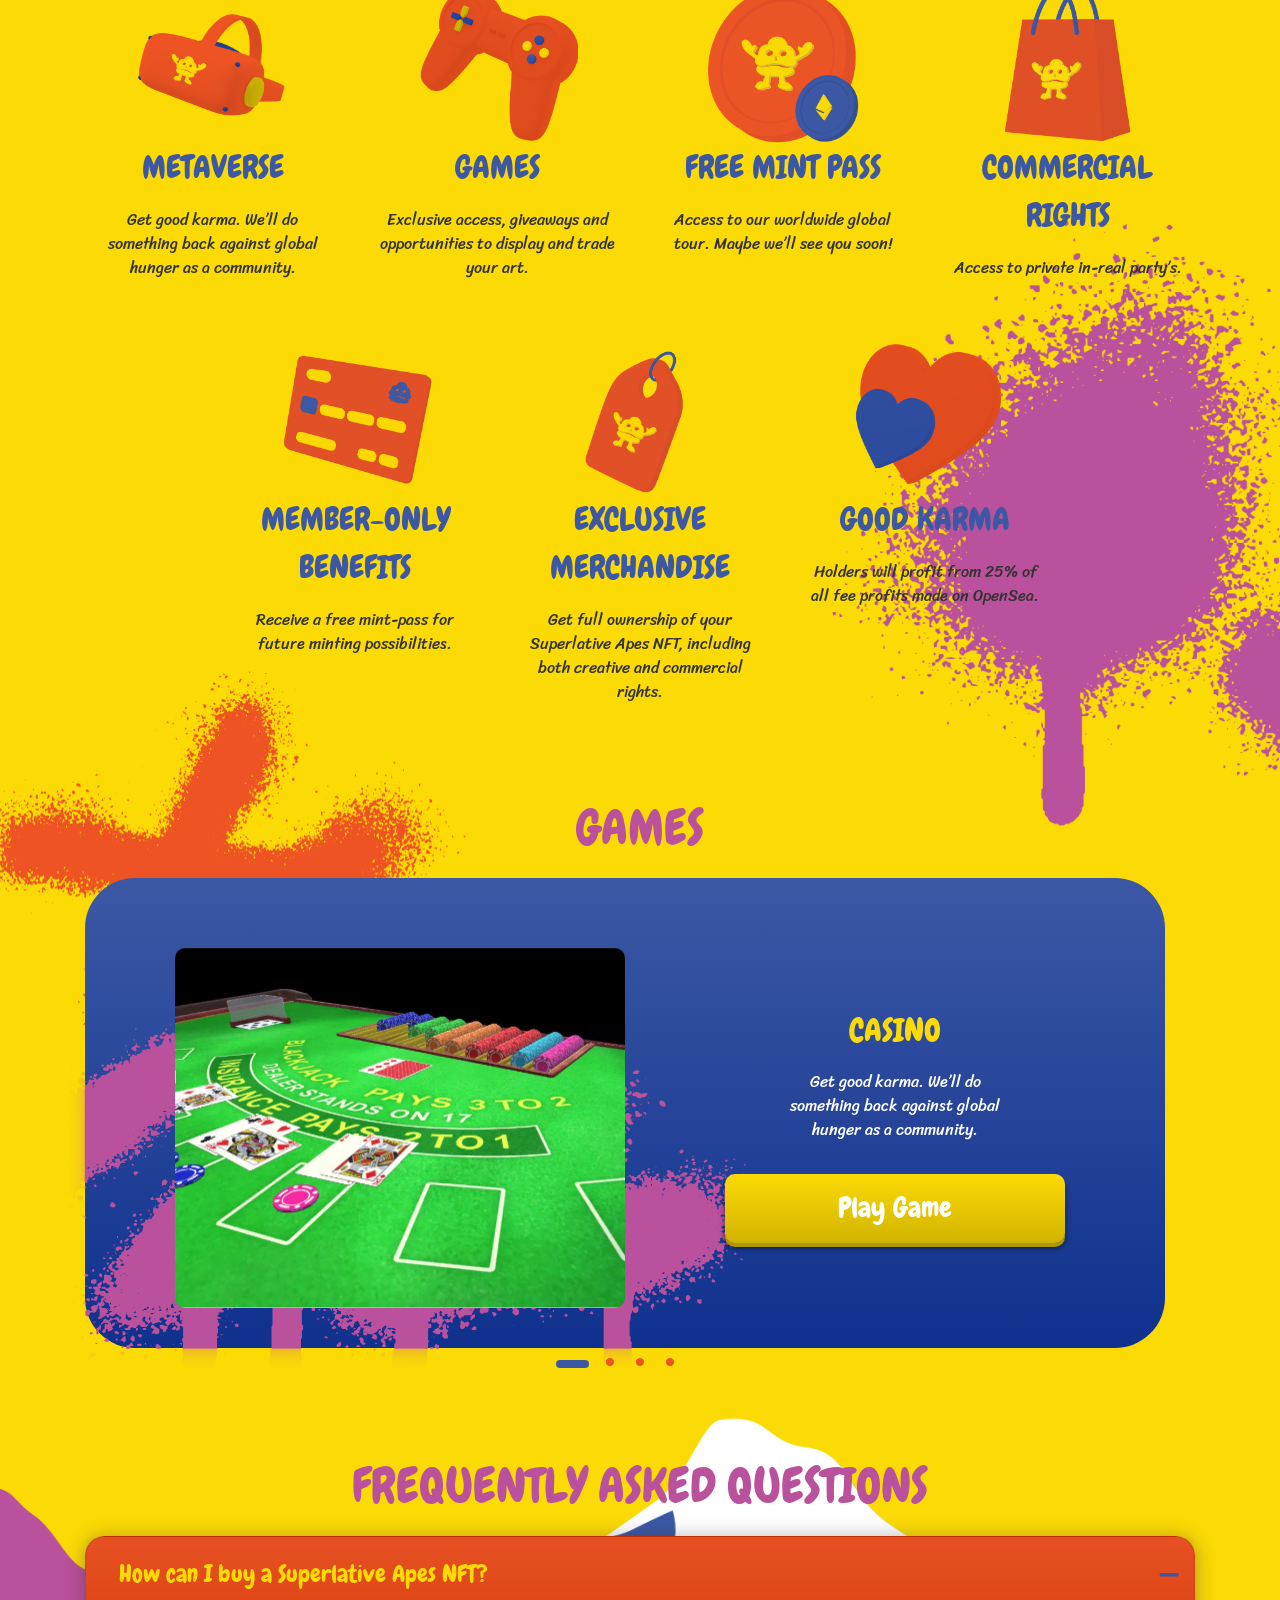
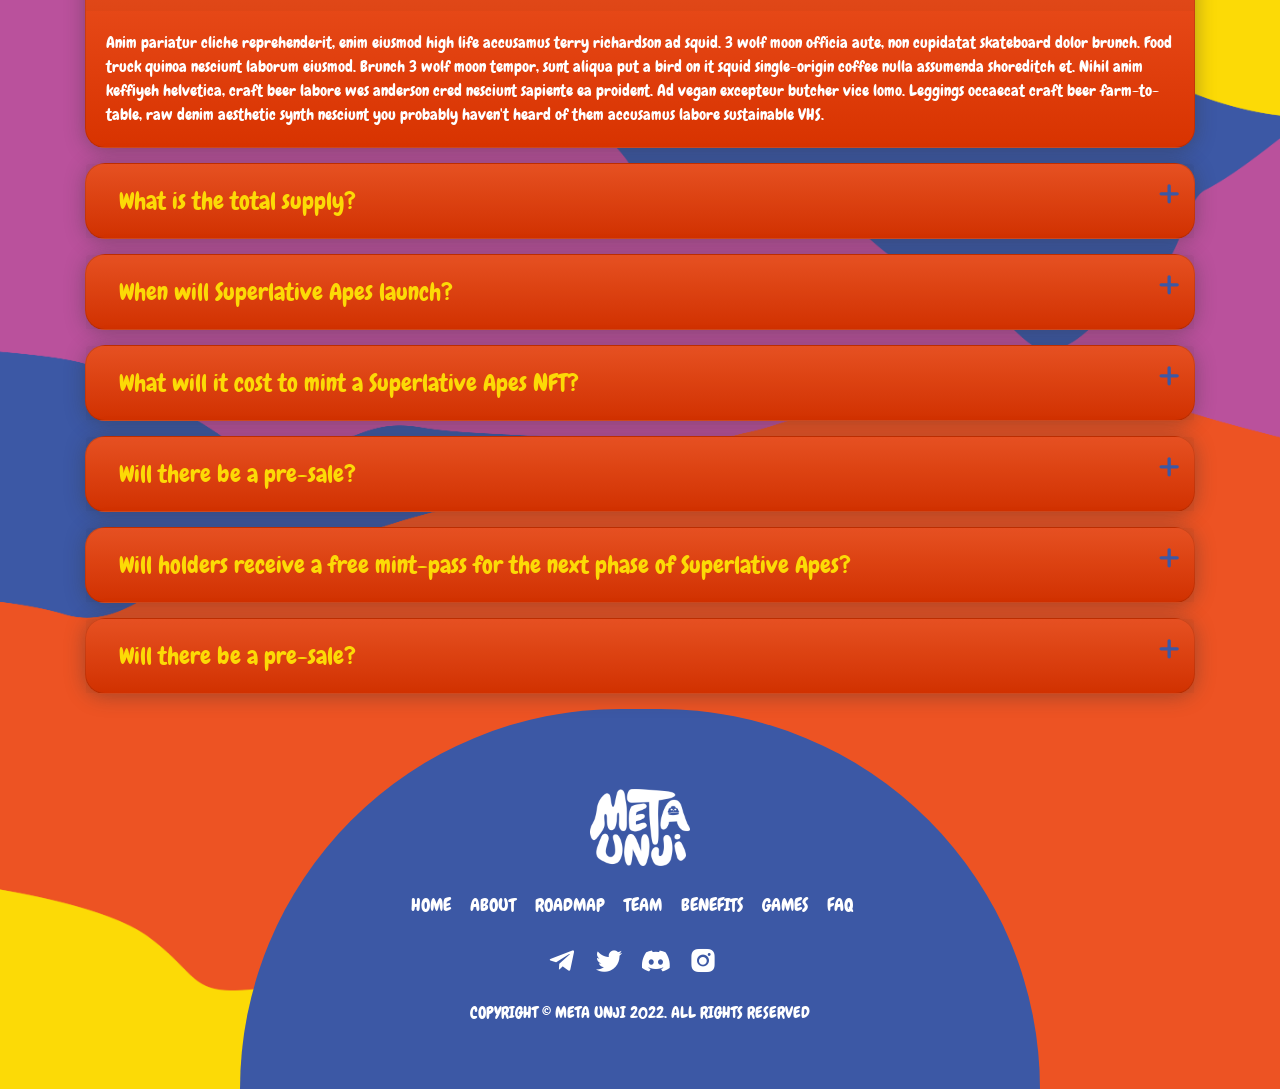
==== commit cf1f7b96: "update link menu" ====
--- a/index.html
+++ b/index.html
@@ -59,6 +59,7 @@
                             <li class="nav-item"> <a class="nav-link" href="#roadmap__section">Roadmap</a> </li>
                             <li class="nav-item"> <a class="nav-link" href="#team__section">Team</a> </li>
                             <li class="nav-item"> <a class="nav-link" href="#metaverse__section">Metaverse</a> </li>
+                            <li class="nav-item"> <a class="nav-link" href="#exclusive__section">Benefits</a> </li>
                             <li class="nav-item"> <a class="nav-link" href="#games__sention">Games</a> </li>
                             <li class="nav-item"> <a class="nav-link" href="#questions__section">FAQ</a> </li>
                         </ul>
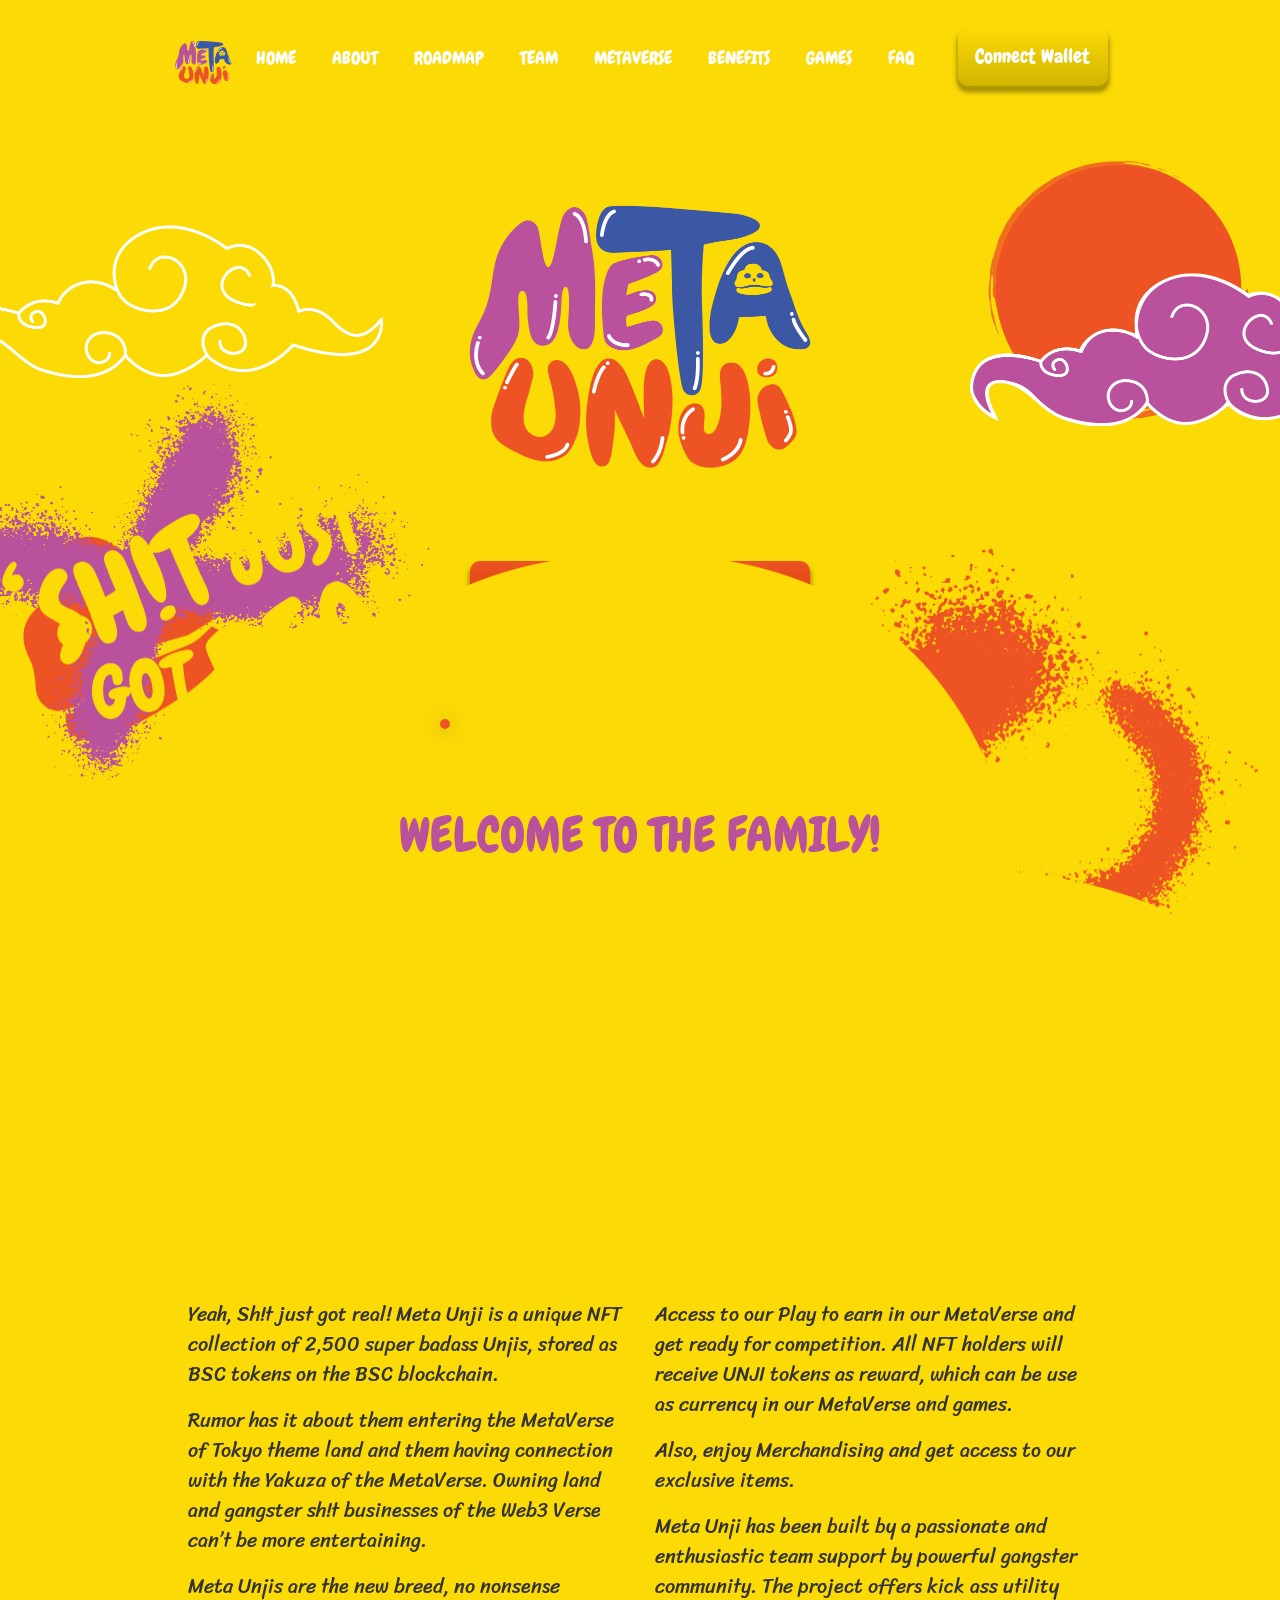
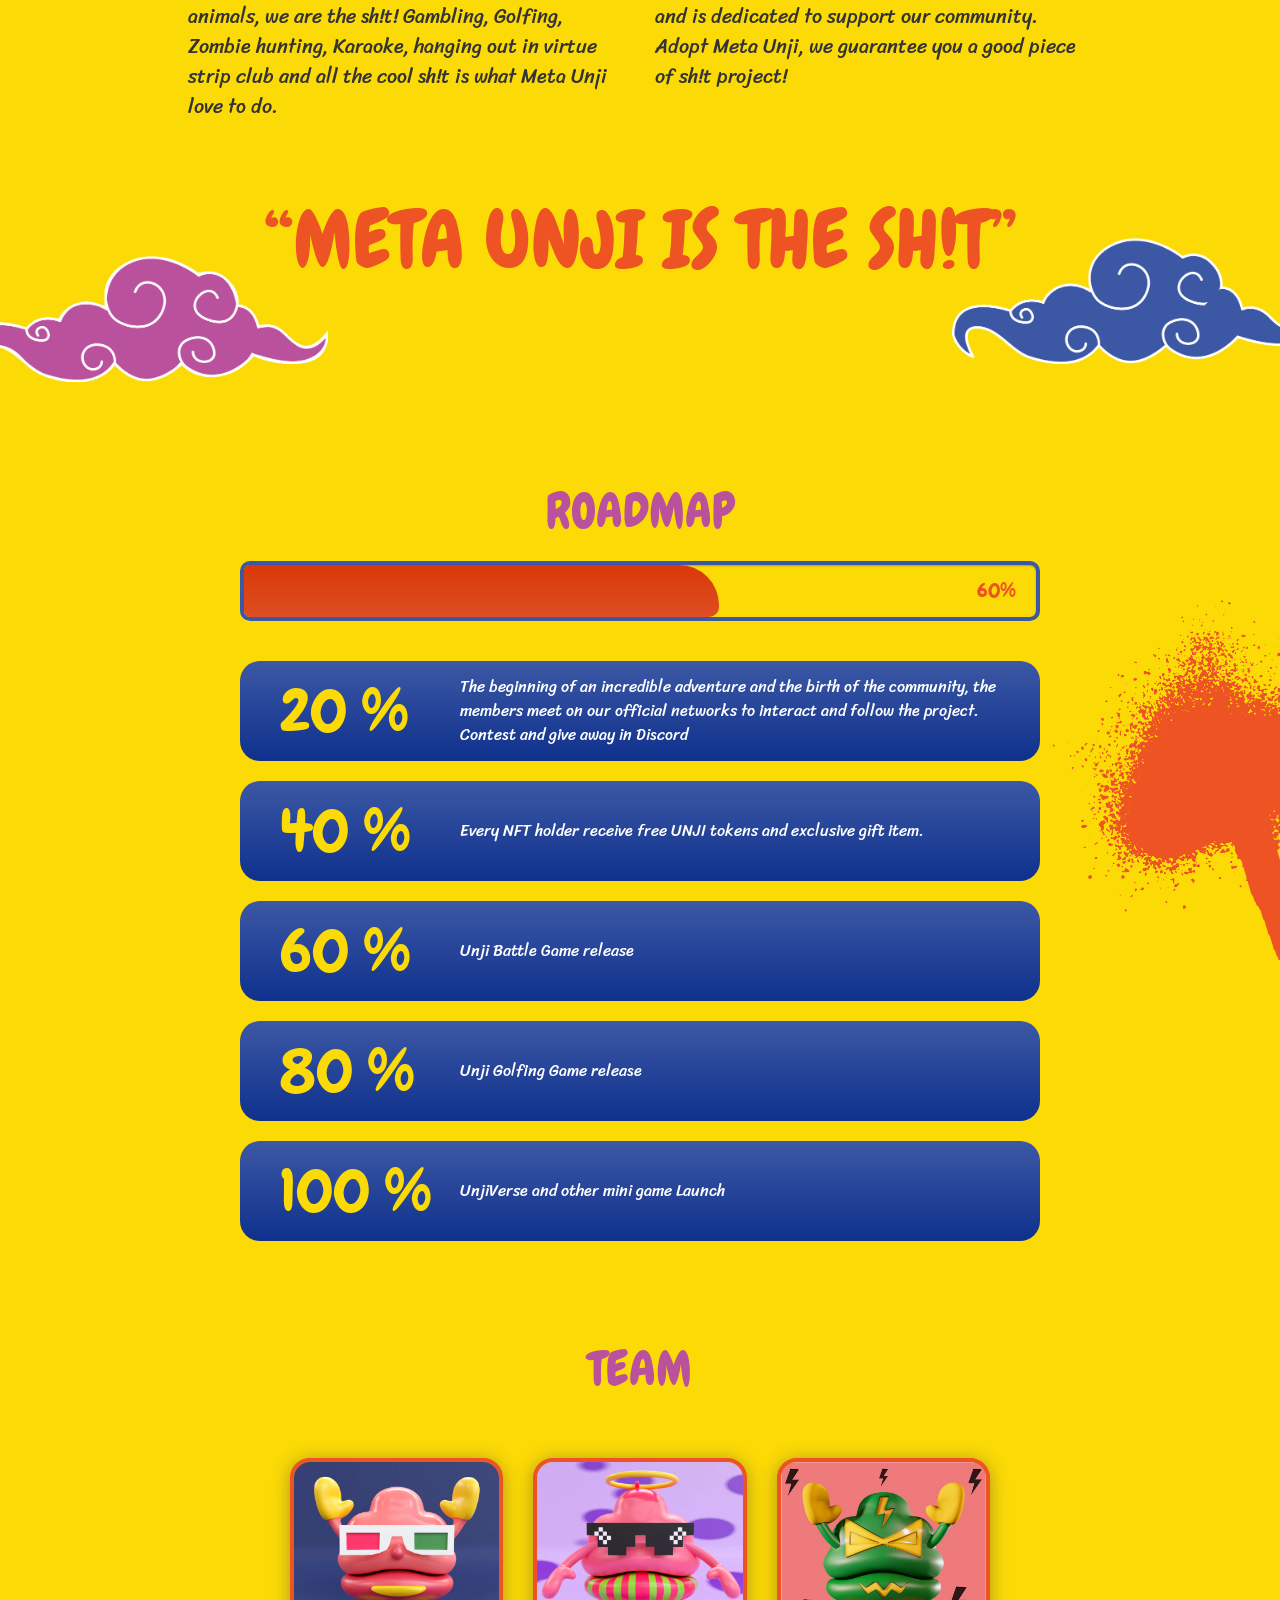
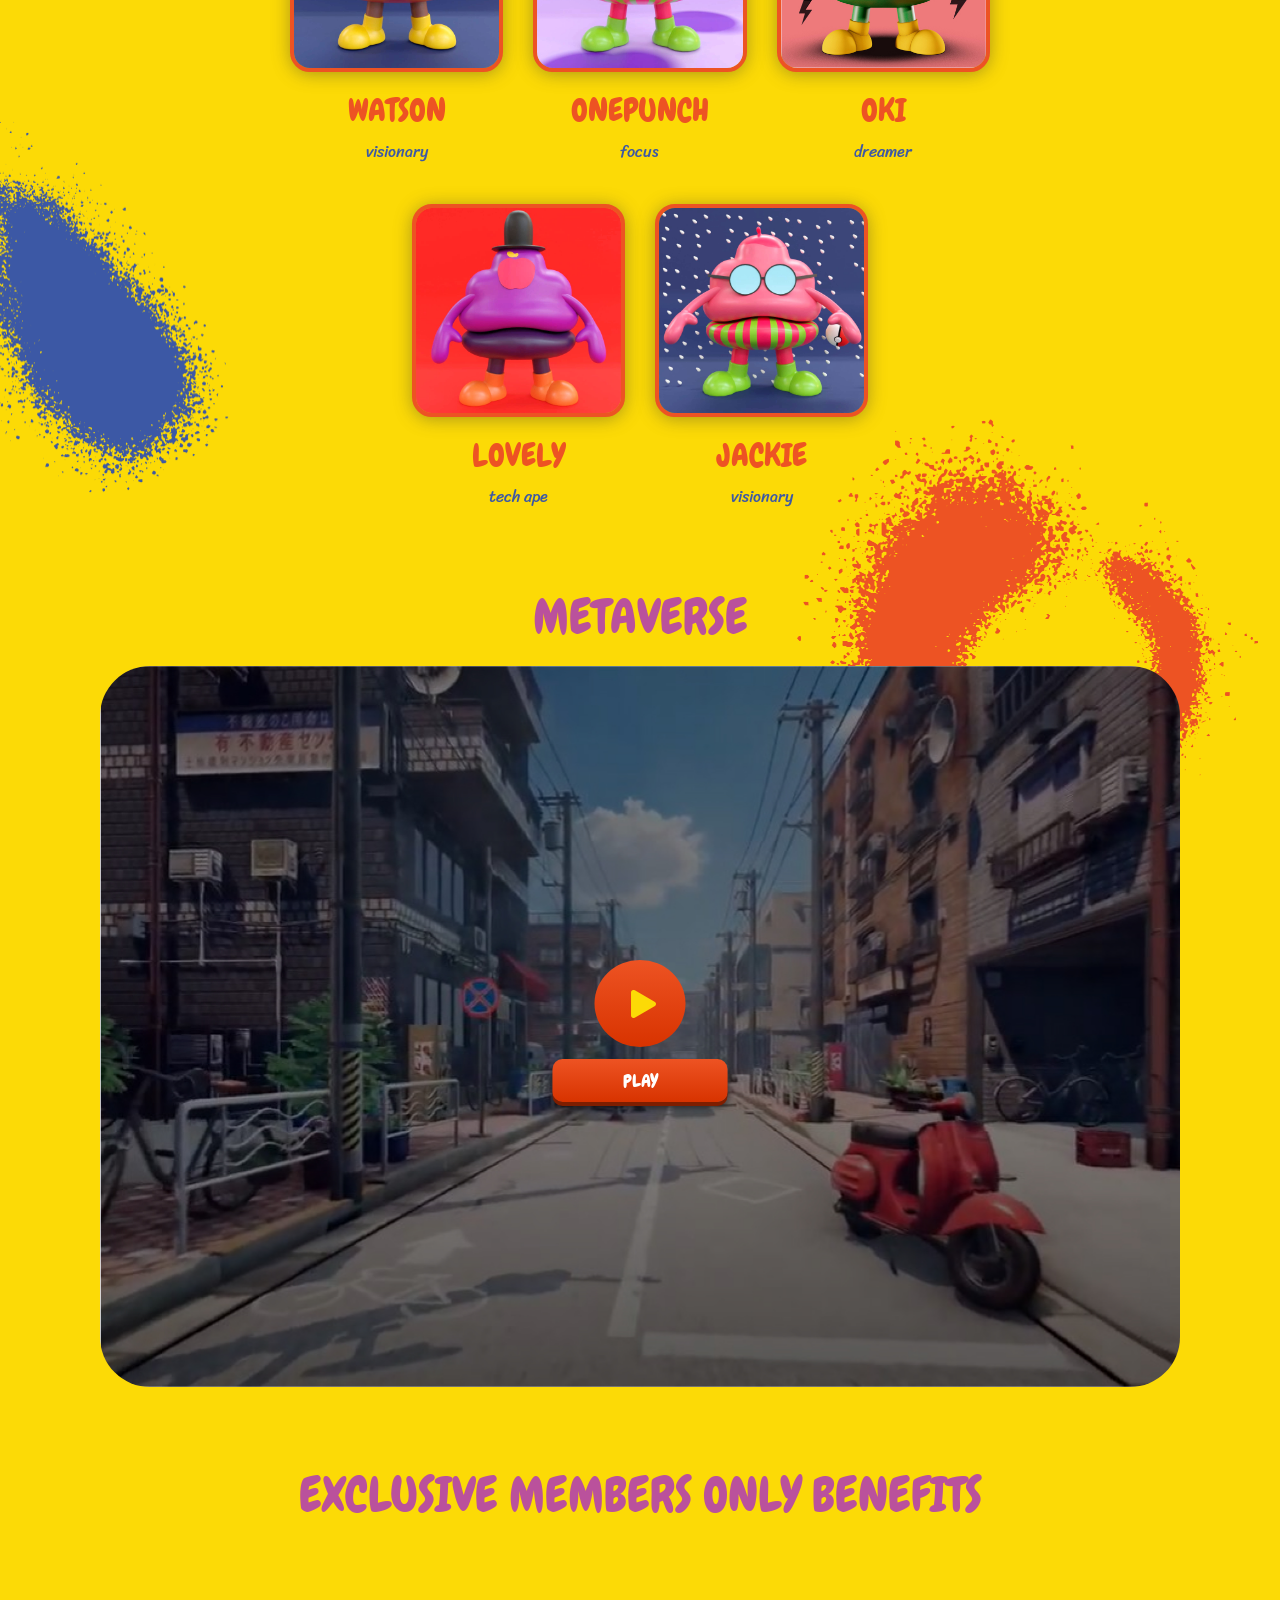
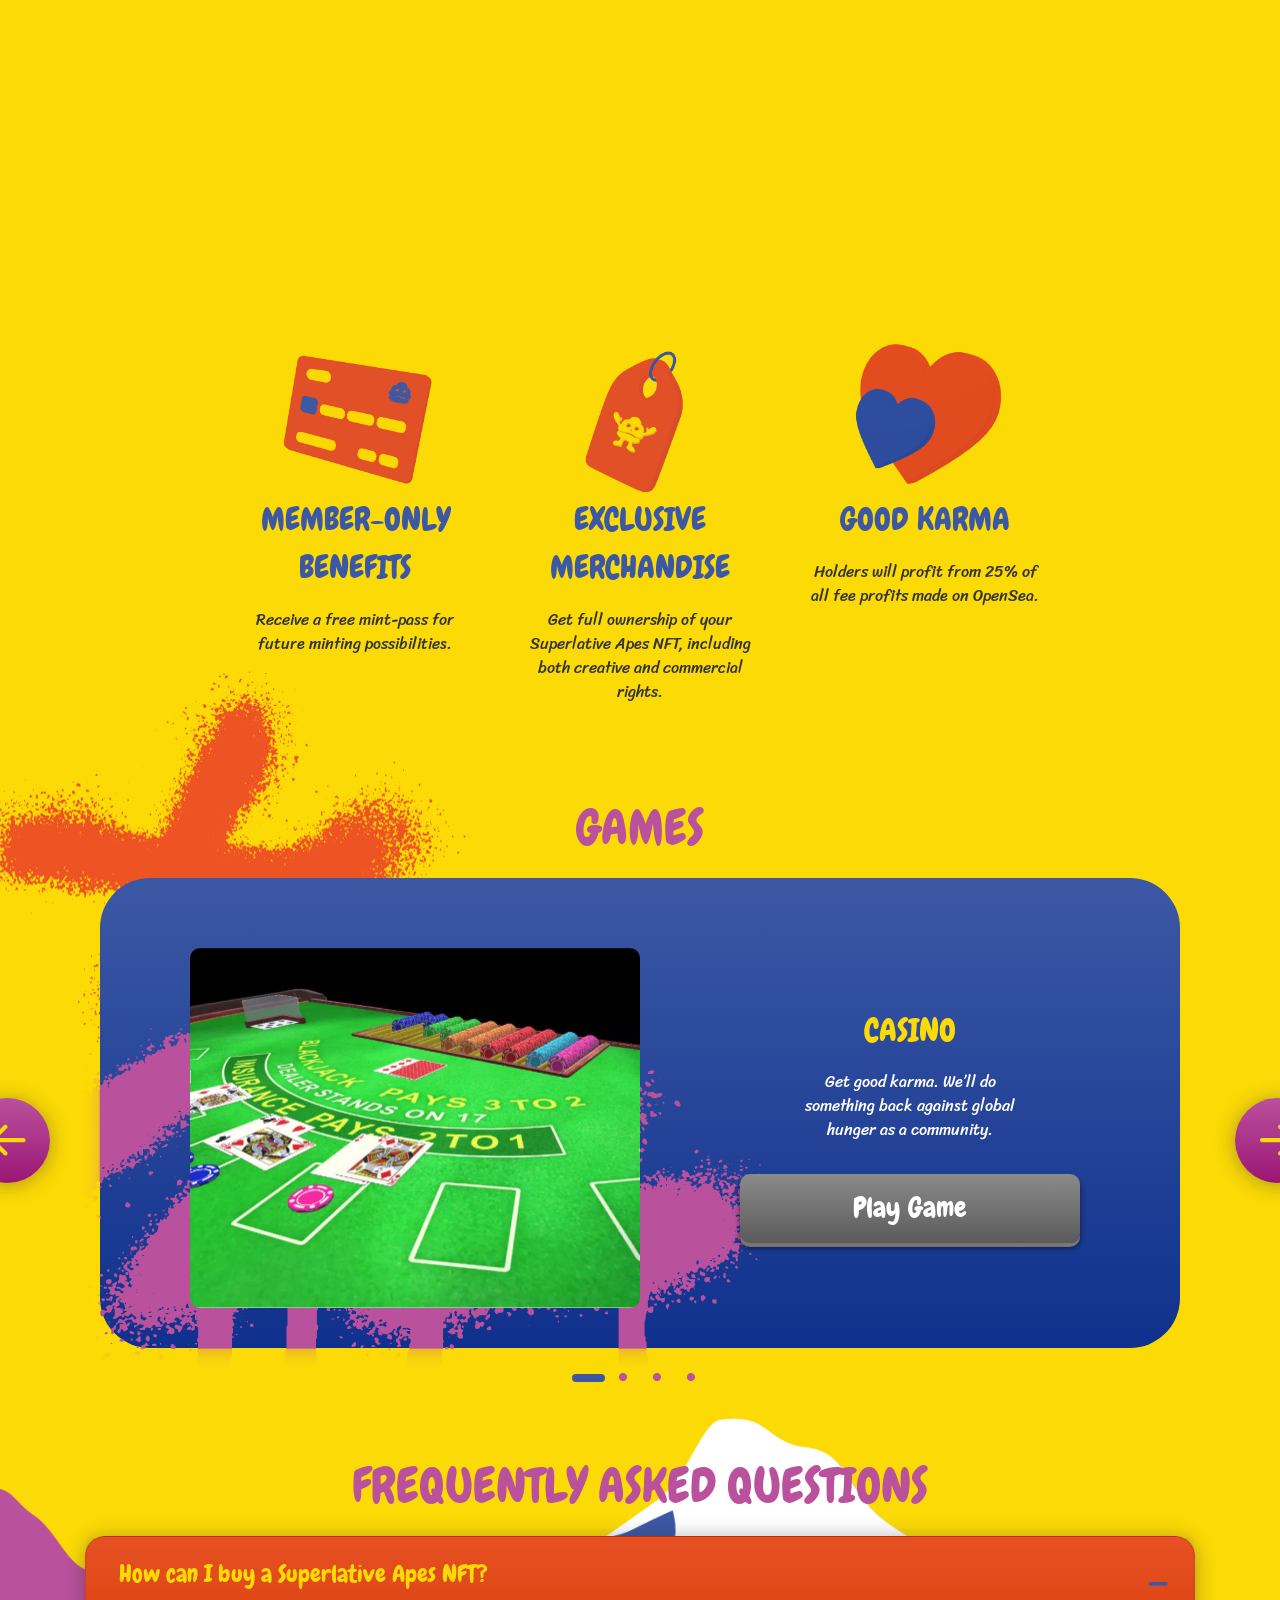
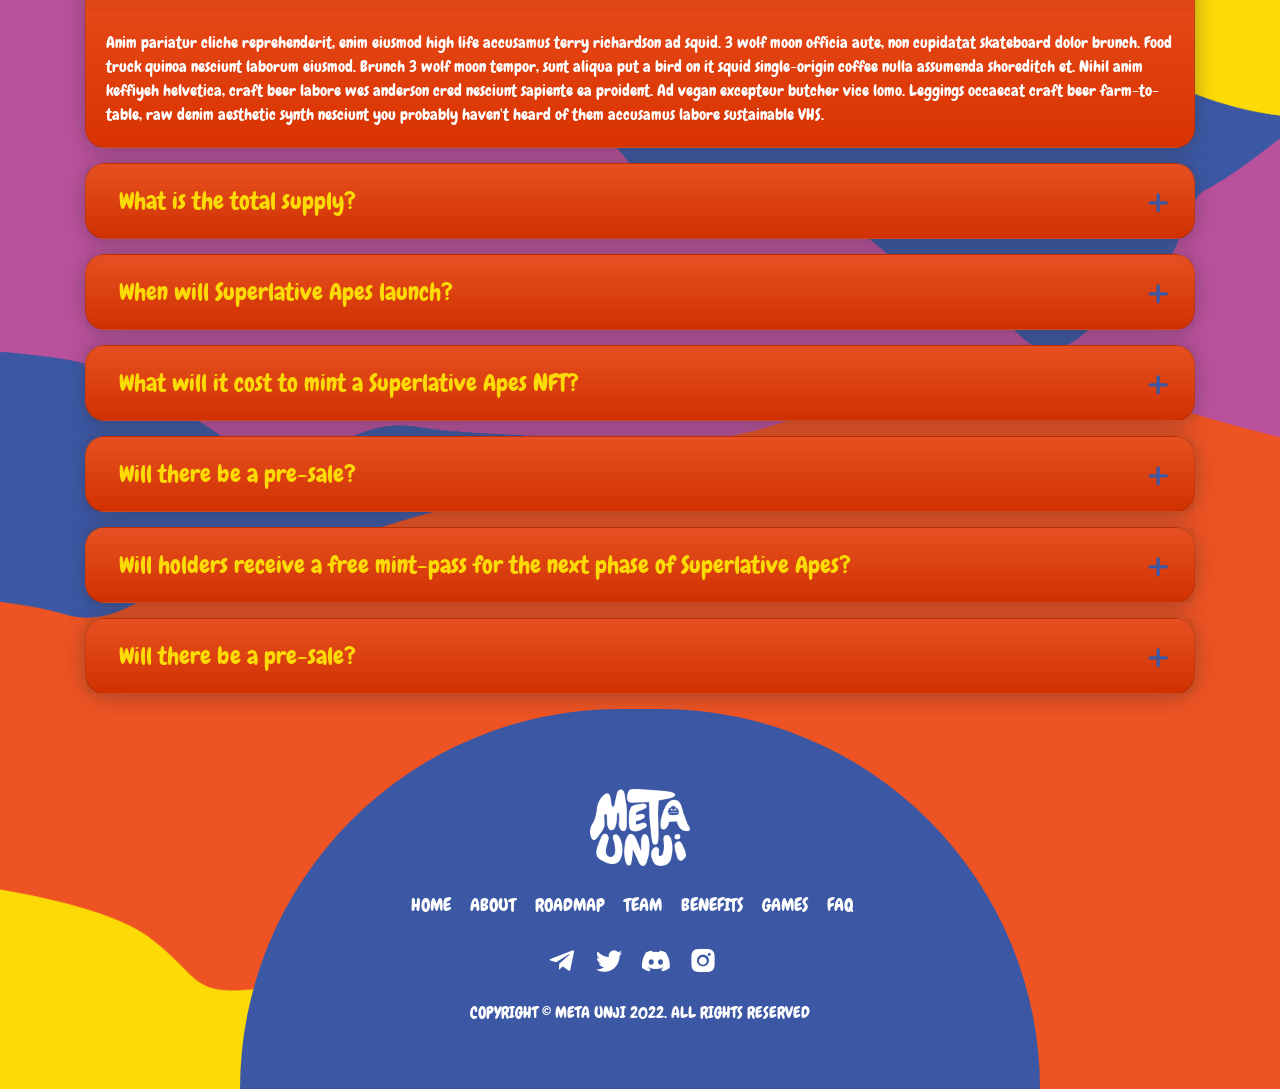
==== commit b8a8f487: "update comment" ====
--- a/index.html
+++ b/index.html
@@ -370,7 +370,7 @@
                                 <div class="title">Casino</div>
                                 <div class="desc">Get good karma. We’ll do <span class="ct-br-bf-m"></span>something back against global <span class="ct-br-bf-m"></span>hunger as a community.</div>
                                 <div class="btn">
-                                    <a href="#" class="button">Play Game</a>
+                                    <button class="button" disabled="disabled">Play Game</button>
                                 </div>
                             </div>
                         </div>
@@ -389,7 +389,7 @@
                                 <div class="title">Golf</div>
                                 <div class="desc">Get good karma. We’ll do <span class="ct-br-bf-m"></span>something back against global <span class="ct-br-bf-m"></span>hunger as a community.</div>
                                 <div class="btn">
-                                    <a href="#" class="button">Play Game</a>
+                                    <button class="button" disabled="disabled">Play Game</button>
                                 </div>
                             </div>
                         </div>
@@ -408,7 +408,7 @@
                                 <div class="title">Zombie</div>
                                 <div class="desc">Get good karma. We’ll do <span class="ct-br-bf-m"></span>something back against global <span class="ct-br-bf-m"></span>hunger as a community.</div>
                                 <div class="btn">
-                                    <a href="#" class="button">Play Game</a>
+                                    <button class="button" disabled="disabled">Play Game</button>
                                 </div>
                             </div>
                         </div>
@@ -427,7 +427,7 @@
                                 <div class="title">Karaoke</div>
                                 <div class="desc">Get good karma. We’ll do <span class="ct-br-bf-m"></span>something back against global <span class="ct-br-bf-m"></span>hunger as a community.</div>
                                 <div class="btn">
-                                    <a href="#" class="button">Play Game</a>
+                                    <button class="button" disabled="disabled">Play Game</button>
                                 </div>
                             </div>
                         </div>
@@ -592,7 +592,7 @@
     infinite: true,
     slidesToShow: 1,
     slidesToScroll: 1,
-    arrows: false,
+    arrows: true,
     dots: true,
     autoplay: false,
     autoplaySpeed: 5000
--- a/assets/theme/css/iconfont.css
+++ b/assets/theme/css/iconfont.css
@@ -40,4 +40,10 @@
 }
 .ic-close:before {
     content: "\e905";
+}
+.ic-arrow-left:before {
+    content: "\e906";
+}
+.ic-arrow-right:before {
+    content: "\e907";
 }
--- a/assets/theme/css/theme.css
+++ b/assets/theme/css/theme.css
@@ -1 +1 @@
-@font-face{font-family:"Chewy";src:url("../fonts/Chewy/Chewy-Regular.eot");src:url("../fonts/Chewy/Chewy-Regular.eot?#iefix") format("embedded-opentype"),url("../fonts/Chewy/Chewy-Regular.woff2") format("woff2"),url("../fonts/Chewy/Chewy-Regular.woff") format("woff"),url("../fonts/Chewy/Chewy-Regular.ttf") format("truetype"),url("../fonts/Chewy/Chewy-Regular.svg#Chewy-Regular") format("svg");font-weight:normal;font-style:normal}@font-face{font-family:"Sriracha";src:url("../fonts/Sriracha/Sriracha-Regular.eot");src:url("../fonts/Sriracha/Sriracha-Regular.eot?#iefix") format("embedded-opentype"),url("../fonts/Sriracha/Sriracha-Regular.woff2") format("woff2"),url("../fonts/Sriracha/Sriracha-Regular.woff") format("woff"),url("../fonts/Sriracha/Sriracha-Regular.ttf") format("truetype"),url("../fonts/Sriracha/Sriracha-Regular.svg#Chewy-Regular") format("svg");font-weight:normal;font-style:normal}@-webkit-keyframes progressAnimation{0%{width:10%;background-color:#ed5323}100%{width:60%;background-color:#d83300}}@keyframes progressAnimation{0%{width:10%;background-color:#ed5323}100%{width:60%;background-color:#d83300}}body{margin:0;padding:0;position:relative;overflow:visible;overflow-y:visible;overflow-x:hidden;font-family:"Chewy";font-weight:normal;font-size:18px;line-height:1.5;-webkit-font-smoothing:antialiased;background-color:#fcda06;z-index:-1;width:100%}img{border:0;outline:0;max-width:100%;vertical-align:middle}.two-columns{width:100%;display:table;font-size:0;border-radius:12px}.two-columns.rtl{direction:rtl;unicode-bidi:bidi-override;text-align:left}.two-columns .column{width:50%;display:inline-block;vertical-align:middle;text-align:left;direction:ltr;unicode-bidi:bidi-override}.header{position:absolute;width:100%;top:0;z-index:999;height:70px}.header .navbar .navbar-toggler .ic-menu{font-size:45px;color:#fff}.header .navbar .main-menu{display:inline-flex;padding-top:20px}.header .navbar .main-menu .nav-logo{padding-right:15px}.header .navbar .main-menu .nav-logo img{max-width:60px}.header .navbar .main-menu .navbar-nav .nav-item{padding-right:20px}.header .navbar .main-menu .navbar-nav .nav-item .nav-link{color:#fff;text-transform:uppercase}.header .navbar .main-menu .btn-nav{position:relative;margin-left:15px;width:150px}.header .navbar .main-menu .btn-nav .button{display:block;font-size:20px;text-align:center;line-height:20px;text-decoration:none;color:#fff;background:linear-gradient(180deg, #FCDA06 0%, #D1B400 100%);border-radius:10px;position:absolute;top:0;width:150px;height:58px;padding-top:18px;box-shadow:0 4px 0 #af9700,0 5px 5px 1px rgba(0,0,0,.4);-webkit-box-shadow:0 4px 0 #af9700,0 5px 5px 1px rgba(0,0,0,.4)}.header .navbar .main-menu .btn-nav .button:hover{background:#ceb204;box-shadow:0 4px 0 #af9700,0 5px 5px 1px rgba(0,0,0,.4);-webkit-box-shadow:0 4px 0 #af9700,0 5px 5px 1px rgba(0,0,0,.4)}#home__section{position:relative;height:100%;z-index:-1;height:1300px}#home__section #vdo-bg{position:absolute;right:0;bottom:0;top:0;min-width:100%;min-height:1300px}#home__section .home-content{position:absolute;top:10%;width:100%}#home__section .home-content .object-1{position:absolute;max-width:435px;left:-52px;top:95px}#home__section .home-content .object-2{position:absolute;right:0;max-width:323px;top:0}#home__section .home-content .object-3{position:absolute;right:0;max-width:310px;top:143px;z-index:0}#home__section .home-content .object-4{max-width:323px;position:absolute;left:-40px}#home__section .home-content .object-5{max-width:505px;position:absolute;left:-74px;top:32%}#home__section .home-content .object-6{max-width:492px;position:absolute;left:-27px;top:44%}#home__section .home-content .object-7{max-width:505px;position:absolute;right:0;top:56%}#home__section .home-content .main-logo{max-width:363px;margin:auto}#home__section .home-content .home-content__head .btn-check-it{margin:80px 0}#home__section .home-content .home-content__head .btn-check-it .button{margin:auto;display:block;font-size:28px;text-align:center;line-height:20px;text-decoration:none;color:#fff;background:linear-gradient(180deg, #ED5323 0%, #D83300 100%);border-radius:10px;width:340px;height:69px;padding-top:24px;box-shadow:0 4px 0 #7e1e00,0 5px 5px 1px rgba(0,0,0,.4);-webkit-box-shadow:0 4px 0 #7e1e00,0 5px 5px 1px rgba(0,0,0,.4)}#home__section .home-content .home-content__head .btn-check-it .button:hover{background:#b42b00;box-shadow:0 4px 0 #7e1e00,0 5px 5px 1px rgba(0,0,0,.4);-webkit-box-shadow:0 4px 0 #7e1e00,0 5px 5px 1px rgba(0,0,0,.4)}#home__section .home-content .home-content__head .home-content__img{max-width:400px;margin:auto}#home__section .home-content .home-content__head .home-content__img img{border-radius:20px;position:relative;border:5px solid #ed5323;filter:drop-shadow(0px 2px 9px rgba(51, 51, 51, 0.4));z-index:1}#home__section .home-content .home-content__head .home-content__img:before{content:"";background:url(../img/home-bg.png);width:100%;height:100%;position:absolute;left:0;display:block;background-size:cover;z-index:1;bottom:-57%}#home__section .home-content .home-content__head .home-content__title{position:relative;color:#ba519c;text-transform:uppercase;text-align:center;padding-top:70px}#home__section .home-content .home-content__head .home-content__title h2{font-size:48px}#home-content__section{position:relative;max-width:934px;margin:auto}#home-content__section p{font-family:"Sriracha";font-size:20px;font-weight:normal;color:#333}#home-content__section .home-content__last{margin-top:50px;margin-bottom:150px;text-align:center;color:#ed5323;font-size:80px;line-height:105px;text-transform:uppercase}#home-content__section .object-1{max-width:360px;position:absolute;left:-22%;bottom:-15%}#home-content__section .object-2{max-width:360px;position:absolute;right:-22%;bottom:-12%}.section{padding:40px 0}.section .title-section h3{text-align:center;font-size:48px;color:#ba519c;text-transform:uppercase;margin-bottom:20px}#roadmap__section{position:relative}#roadmap__section .progress{max-width:800px;height:60px;margin:auto;border-radius:10px;background:#fcda06;box-shadow:inset 0 1px 2px rgba(0,0,0,.25),0 1px rgba(255,255,255,.08);border:4px solid #3c58a5;margin-bottom:40px;position:relative}#roadmap__section .progress .progress-bar{background-color:#d83300;width:60%;height:100%;border-top-right-radius:40px;border-bottom-right-radius:10px;background-image:linear-gradient(to bottom, rgba(255, 255, 255, 0.027), rgba(255, 255, 255, 0.137));transition:.4s linear;transition-property:width,background-color;-webkit-animation:progressAnimation 6s;animation:progressAnimation 6s}#roadmap__section .progress .progress-num{font-size:20px;color:#ed5323;position:absolute;top:10px;right:20px}#roadmap__section .roadmap-content{max-width:800px;margin:auto;background:linear-gradient(180deg, #3C58A5 0%, #0F318D 100%);border-radius:20px;padding:5px 40px;margin-bottom:20px}#roadmap__section .roadmap-content p{margin-bottom:0}#roadmap__section .roadmap-content .roadmap-content__row{width:100%;display:table}#roadmap__section .roadmap-content .roadmap-content__row .roadmap-content__row-num{width:25%;display:table-cell;vertical-align:middle}#roadmap__section .roadmap-content .roadmap-content__row .roadmap-content__row-num .roadmap-content__num{font-size:60px;color:#fcda06}#roadmap__section .roadmap-content .roadmap-content__row .roadmap-content__row-text{width:75%;display:table-cell;vertical-align:middle}#roadmap__section .roadmap-content .roadmap-content__row .roadmap-content__row-text .roadmap-content__text{font-size:16px;color:#fff;font-family:"Sriracha"}#roadmap__section .object-1{max-width:505px;position:absolute;top:16%;right:0}#team__section{position:relative}#team__section .object-1{max-width:505px;position:absolute;top:46%;left:-15%}#team__section .team-lists{width:700px;margin:auto}#team__section .team-lists .team-list img{border-radius:20px;border:4px solid #ed5323;margin-top:40px;filter:drop-shadow(0px 2px 9px rgba(51, 51, 51, 0.4))}#team__section .team-lists .team-list .title{font-size:32px;color:#ed5323;margin-bottom:5px;margin-top:15px;text-transform:uppercase}#team__section .team-lists .team-list .desc{color:#3c58a5;font-size:16px;font-family:"Sriracha";margin-bottom:0}#metaverse__section{position:relative}#metaverse__section .object-1{max-width:505px;position:absolute;right:0;top:-15%}#metaverse__section .metaverse-video .wrapper{position:relative;width:1080px;margin:auto}#metaverse__section .metaverse-video .wrapper iframe{display:none;border-radius:50px}#metaverse__section .metaverse-video .wrapper #video-cover{max-width:1080px;height:100%;border-radius:50px}#metaverse__section .metaverse-video .wrapper #player{width:1080px;height:720px}#metaverse__section .metaverse-video .wrapper .play-btn{position:absolute;z-index:666;top:50%;left:50%;transform:translate(-50%, -50%);background-color:transparent;border:0}#metaverse__section .metaverse-video .wrapper .play-btn .play-long{margin-top:20px}#metaverse__section .metaverse-video .wrapper .play-btn .play-long .button{text-transform:uppercase;color:#fff;background:linear-gradient(180deg, #ED5323 0%, #D83300 100%);border-radius:10px;padding:10px 70px;box-shadow:0 4px 0 #7e1e00,0 5px 5px 1px rgba(0,0,0,.4);-webkit-box-shadow:0 4px 0 #7e1e00,0 5px 5px 1px rgba(0,0,0,.4)}#metaverse__section .metaverse-video .wrapper .play-btn .play-long .button:hover{text-decoration:none}#metaverse__section .metaverse-video .wrapper .play{background:linear-gradient(180deg, #ED5323 0%, #D83300 100%);border-radius:50%;padding:16px 14px 8px 20px;border:none}#metaverse__section .metaverse-video .wrapper .play .ic{font-size:60px;color:#fcda06}#exclusive__section{position:relative}#exclusive__section .object-1{position:absolute;max-width:505px;top:42%;right:0}#exclusive__section .exclusive-lists .exclusive-list{padding-top:40px}#exclusive__section .exclusive-lists .exclusive-list img{max-width:160px}#exclusive__section .exclusive-lists .exclusive-list .title{font-size:32px;color:#3c58a5;text-transform:uppercase}#exclusive__section .exclusive-lists .exclusive-list .desc{font-size:16px;font-family:"Sriracha";color:#333}#games__sention{position:relative}#games__sention .object-1{position:absolute;max-width:505px;top:-16%;left:-3%}#games__sention .games-box{position:relative;max-width:1080px;background:linear-gradient(180deg, #3C58A5 0%, #0F318D 100%);padding-top:30px;border-radius:50px}#games__sention .games-box::before{content:"";width:1001px;height:723px;background:url(../img/games/Games-BG.png);position:absolute;left:-21px;display:block;background-size:cover;z-index:0;bottom:-23px}#games__sention .games-box .tab{position:relative;text-align:center}#games__sention .games-box .tab .control{width:100%;display:table;border-radius:5px}#games__sention .games-box .tab .control .tab-menu{position:relative;background:linear-gradient(180deg, #ED5323 0%, #D83300 100%);width:180px;height:61px;color:#fff;box-shadow:0px 2px 20px rgba(51,51,51,.4);border-radius:10px;margin-left:15px;font-size:22px;display:inline-block;line-height:65px}#games__sention .games-box .tab .control .tab-menu:hover{text-decoration:none}#games__sention .games-box .games-slide{padding:40px 0}#games__sention .games-box .games-slide .slick-dots li button::before{font-size:34px;color:#ed5323;opacity:1}#games__sention .games-box .games-slide .slick-dots li.slick-active button::before{content:"";width:33px;height:8px;background-color:#3c58a5;border-radius:4px;top:7px;left:-14px;opacity:1}#games__sention .games-box .games-slide .games-item .games-img{max-width:450px;float:right}#games__sention .games-box .games-slide .games-item .games-img img{width:100%;border-radius:10px}#games__sention .games-box .games-slide .games-item .games-content .title{font-size:32px;color:#fcda06;text-transform:uppercase;margin-bottom:15px}#games__sention .games-box .games-slide .games-item .games-content .desc{font-family:"Sriracha";font-size:16px;color:#fff;margin-bottom:25px}#games__sention .games-box .games-slide .games-item .games-content .btn .button{display:block;font-size:28px;text-align:center;line-height:20px;text-decoration:none;color:#fff;background:linear-gradient(180deg, #FCDA06 0%, #D1B400 100%);border-radius:10px;width:340px;height:69px;padding-top:24px;box-shadow:0 4px 0 #af9700,0 5px 5px 1px rgba(0,0,0,.4);-webkit-box-shadow:0 4px 0 #af9700,0 5px 5px 1px rgba(0,0,0,.4)}#questions__section{background:url(../img/meta-unji-bg.png);background-size:cover;padding-bottom:0}#questions__section #questions .card{background:linear-gradient(180deg, #ED5323 0%, #D83300 100%);margin-bottom:15px;color:#fcda06;box-shadow:0px 2px 20px rgba(51,51,51,.4);border-radius:20px}#questions__section #questions .card .card-header{position:relative;border-bottom:none}#questions__section #questions .card .card-header .btn{color:#fcda06;font-size:24px}#questions__section #questions .card .card-header .btn:hover{text-decoration:none}#questions__section #questions .card .card-header .btn:after{position:absolute;right:15px;top:20px;content:"";width:20px;height:20px;display:block;background-image:url(../img/plus.svg);background-size:20px;background-repeat:no-repeat;transform:rotate(-180deg)}#questions__section #questions .card .card-header .btn:not(.collapsed):after{background-image:url(../img/minus.svg)}#questions__section #questions .card .card-body{color:#fff;font-size:16px}#questions__section .foorter-desktop{max-width:800px;height:380px;margin:auto;background:#3c58a5;border-top-left-radius:400px;border-top-right-radius:400px}#questions__section .foorter-desktop .footer-logo{margin:auto;padding-top:80px;max-width:100px}#questions__section .foorter-desktop .footer-menu{margin-top:25px}#questions__section .foorter-desktop .footer-menu ul{padding-left:0;list-style:none}#questions__section .foorter-desktop .footer-menu ul li{display:inline-block;color:#fff;padding-right:15px;text-transform:uppercase}#questions__section .foorter-desktop .social-list{margin-top:25px}#questions__section .foorter-desktop .social-list ul{padding-left:0;list-style:none}#questions__section .foorter-desktop .social-list ul li{display:inline-block;color:#fff;padding-right:15px;text-transform:uppercase;font-size:28px}#questions__section .foorter-desktop .copy-right{margin-top:15px;text-transform:uppercase;color:#fff;font-size:16px}+@font-face{font-family:"Chewy";src:url("../fonts/Chewy/Chewy-Regular.eot");src:url("../fonts/Chewy/Chewy-Regular.eot?#iefix") format("embedded-opentype"),url("../fonts/Chewy/Chewy-Regular.woff2") format("woff2"),url("../fonts/Chewy/Chewy-Regular.woff") format("woff"),url("../fonts/Chewy/Chewy-Regular.ttf") format("truetype"),url("../fonts/Chewy/Chewy-Regular.svg#Chewy-Regular") format("svg");font-weight:normal;font-style:normal}@font-face{font-family:"Sriracha";src:url("../fonts/Sriracha/Sriracha-Regular.eot");src:url("../fonts/Sriracha/Sriracha-Regular.eot?#iefix") format("embedded-opentype"),url("../fonts/Sriracha/Sriracha-Regular.woff2") format("woff2"),url("../fonts/Sriracha/Sriracha-Regular.woff") format("woff"),url("../fonts/Sriracha/Sriracha-Regular.ttf") format("truetype"),url("../fonts/Sriracha/Sriracha-Regular.svg#Chewy-Regular") format("svg");font-weight:normal;font-style:normal}@-webkit-keyframes progressAnimation{0%{width:10%;background-color:#ed5323}100%{width:60%;background-color:#d83300}}@keyframes progressAnimation{0%{width:10%;background-color:#ed5323}100%{width:60%;background-color:#d83300}}body{margin:0;padding:0;position:relative;overflow:visible;overflow-y:visible;overflow-x:hidden;font-family:"Chewy";font-weight:normal;font-size:18px;line-height:1.5;-webkit-font-smoothing:antialiased;background-color:#fcda06;z-index:-1;width:100%}img{border:0;outline:0;max-width:100%;vertical-align:middle}.two-columns{width:100%;display:table;font-size:0;border-radius:12px}.two-columns.rtl{direction:rtl;unicode-bidi:bidi-override;text-align:left}.two-columns .column{width:50%;display:inline-block;vertical-align:middle;text-align:left;direction:ltr;unicode-bidi:bidi-override}.header{position:absolute;width:100%;top:0;z-index:999;height:70px}.header .navbar .navbar-toggler .ic-menu{font-size:45px;color:#fff}.header .navbar .main-menu{display:inline-flex;padding-top:20px}.header .navbar .main-menu .nav-logo{padding-right:15px}.header .navbar .main-menu .nav-logo img{max-width:60px}.header .navbar .main-menu .navbar-nav .nav-item{padding-right:20px}.header .navbar .main-menu .navbar-nav .nav-item .nav-link{color:#fff;text-transform:uppercase}.header .navbar .main-menu .navbar-nav .nav-item .nav-link:hover{color:#fcda06}.header .navbar .main-menu .btn-nav{position:relative;margin-left:15px;width:150px}.header .navbar .main-menu .btn-nav .button{display:block;font-size:20px;text-align:center;line-height:20px;text-decoration:none;color:#fff;background:linear-gradient(180deg, #FCDA06 0%, #D1B400 100%);border-radius:10px;position:absolute;top:0;width:150px;height:58px;padding-top:18px;box-shadow:0 4px 0 #af9700,0 5px 5px 1px rgba(0,0,0,.4);-webkit-box-shadow:0 4px 0 #af9700,0 5px 5px 1px rgba(0,0,0,.4)}.header .navbar .main-menu .btn-nav .button:hover{background:#ceb204;box-shadow:0 4px 0 #af9700,0 5px 5px 1px rgba(0,0,0,.4);-webkit-box-shadow:0 4px 0 #af9700,0 5px 5px 1px rgba(0,0,0,.4)}#home__section{position:relative;height:100%;z-index:-1;height:1300px}#home__section #vdo-bg{position:absolute;right:0;bottom:0;top:0;min-width:100%;min-height:1300px}#home__section .home-content{position:absolute;top:10%;width:100%}#home__section .home-content .object-1{position:absolute;max-width:435px;left:-52px;top:95px}#home__section .home-content .object-2{position:absolute;right:0;max-width:323px;top:0}#home__section .home-content .object-3{position:absolute;right:0;max-width:310px;top:143px;z-index:0}#home__section .home-content .object-4{max-width:323px;position:absolute;left:-40px}#home__section .home-content .object-5{max-width:505px;position:absolute;left:-74px;top:32%}#home__section .home-content .object-6{max-width:492px;position:absolute;left:-27px;top:44%}#home__section .home-content .object-7{max-width:505px;position:absolute;right:0;top:56%}#home__section .home-content .main-logo{max-width:363px;margin:auto}#home__section .home-content .home-content__head .btn-check-it{margin:80px 0}#home__section .home-content .home-content__head .btn-check-it .button{margin:auto;display:block;font-size:28px;text-align:center;line-height:20px;text-decoration:none;color:#fff;background:linear-gradient(180deg, #ED5323 0%, #D83300 100%);border-radius:10px;width:340px;height:69px;padding-top:24px;box-shadow:0 4px 0 #7e1e00,0 5px 5px 1px rgba(0,0,0,.4);-webkit-box-shadow:0 4px 0 #7e1e00,0 5px 5px 1px rgba(0,0,0,.4)}#home__section .home-content .home-content__head .btn-check-it .button:hover{background:#b42b00;box-shadow:0 4px 0 #7e1e00,0 5px 5px 1px rgba(0,0,0,.4);-webkit-box-shadow:0 4px 0 #7e1e00,0 5px 5px 1px rgba(0,0,0,.4)}#home__section .home-content .home-content__head .home-content__img{max-width:400px;margin:auto}#home__section .home-content .home-content__head .home-content__img img{border-radius:20px;position:relative;border:5px solid #ed5323;filter:drop-shadow(0px 2px 9px rgba(51, 51, 51, 0.4));z-index:1}#home__section .home-content .home-content__head .home-content__img:before{content:"";background:url(../img/home-bg.png);width:100%;height:100%;position:absolute;left:0;display:block;background-size:cover;z-index:1;bottom:-57%}#home__section .home-content .home-content__head .home-content__title{position:relative;color:#ba519c;text-transform:uppercase;text-align:center;padding-top:70px;z-index:1}#home__section .home-content .home-content__head .home-content__title h2{font-size:48px}#home-content__section{position:relative;max-width:934px;margin:auto}#home-content__section p{font-family:"Sriracha";font-size:20px;font-weight:normal;color:#333}#home-content__section .home-content__last{margin-top:50px;margin-bottom:150px;text-align:center;color:#ed5323;font-size:80px;line-height:105px;text-transform:uppercase}#home-content__section .object-1{max-width:360px;position:absolute;left:-22%;bottom:-15%}#home-content__section .object-2{max-width:360px;position:absolute;right:-22%;bottom:-12%}.section{padding:40px 0}.section .title-section h3{text-align:center;font-size:48px;color:#ba519c;text-transform:uppercase;margin-bottom:20px}#roadmap__section{position:relative}#roadmap__section .progress{max-width:800px;height:60px;margin:auto;border-radius:10px;background:#fcda06;box-shadow:inset 0 1px 2px rgba(0,0,0,.25),0 1px rgba(255,255,255,.08);border:4px solid #3c58a5;margin-bottom:40px;position:relative}#roadmap__section .progress .progress-bar{background-color:#d83300;width:60%;height:100%;border-top-right-radius:40px;border-bottom-right-radius:10px;background-image:linear-gradient(to bottom, rgba(255, 255, 255, 0.027), rgba(255, 255, 255, 0.137));transition:.4s linear;transition-property:width,background-color;-webkit-animation:progressAnimation 6s;animation:progressAnimation 6s}#roadmap__section .progress .progress-num{font-size:20px;color:#ed5323;position:absolute;top:10px;right:20px}#roadmap__section .roadmap-content{max-width:800px;margin:auto;background:linear-gradient(180deg, #3C58A5 0%, #0F318D 100%);border-radius:20px;padding:5px 40px;margin-bottom:20px}#roadmap__section .roadmap-content p{margin-bottom:0}#roadmap__section .roadmap-content .roadmap-content__row{width:100%;display:table}#roadmap__section .roadmap-content .roadmap-content__row .roadmap-content__row-num{width:25%;display:table-cell;vertical-align:middle}#roadmap__section .roadmap-content .roadmap-content__row .roadmap-content__row-num .roadmap-content__num{font-size:60px;color:#fcda06}#roadmap__section .roadmap-content .roadmap-content__row .roadmap-content__row-text{width:75%;display:table-cell;vertical-align:middle}#roadmap__section .roadmap-content .roadmap-content__row .roadmap-content__row-text .roadmap-content__text{font-size:16px;color:#fff;font-family:"Sriracha"}#roadmap__section .object-1{max-width:230px;position:absolute;top:16%;right:0}#team__section{position:relative}#team__section .object-1{max-width:505px;position:absolute;top:46%;left:-15%}#team__section .team-lists{width:700px;margin:auto}#team__section .team-lists .team-list img{border-radius:20px;border:4px solid #ed5323;margin-top:40px;filter:drop-shadow(0px 2px 9px rgba(51, 51, 51, 0.4))}#team__section .team-lists .team-list .title{font-size:32px;color:#ed5323;margin-bottom:5px;margin-top:15px;text-transform:uppercase}#team__section .team-lists .team-list .desc{color:#3c58a5;font-size:16px;font-family:"Sriracha";margin-bottom:0}#metaverse__section{position:relative}#metaverse__section .object-1{max-width:505px;position:absolute;right:0;top:-15%}#metaverse__section .metaverse-video .wrapper{position:relative;width:1080px;margin:auto}#metaverse__section .metaverse-video .wrapper iframe{display:none;border-radius:50px}#metaverse__section .metaverse-video .wrapper #video-cover{max-width:1080px;height:100%;border-radius:50px}#metaverse__section .metaverse-video .wrapper #player{width:1080px;height:720px}#metaverse__section .metaverse-video .wrapper .play-btn{position:absolute;z-index:666;top:50%;left:50%;transform:translate(-50%, -50%);background-color:transparent;border:0}#metaverse__section .metaverse-video .wrapper .play-btn .play-long{margin-top:20px}#metaverse__section .metaverse-video .wrapper .play-btn .play-long .button{text-transform:uppercase;color:#fff;background:linear-gradient(180deg, #ED5323 0%, #D83300 100%);border-radius:10px;padding:10px 70px;box-shadow:0 4px 0 #7e1e00,0 5px 5px 1px rgba(0,0,0,.4);-webkit-box-shadow:0 4px 0 #7e1e00,0 5px 5px 1px rgba(0,0,0,.4)}#metaverse__section .metaverse-video .wrapper .play-btn .play-long .button:hover{text-decoration:none}#metaverse__section .metaverse-video .wrapper .play{background:linear-gradient(180deg, #ED5323 0%, #D83300 100%);border-radius:50%;padding:16px 14px 8px 20px;border:none}#metaverse__section .metaverse-video .wrapper .play .ic{font-size:60px;color:#fcda06}#exclusive__section{position:relative}#exclusive__section .object-1{position:absolute;max-width:230px;top:42%;right:0}#exclusive__section .exclusive-lists .exclusive-list{padding-top:40px}#exclusive__section .exclusive-lists .exclusive-list img{max-width:160px}#exclusive__section .exclusive-lists .exclusive-list .title{font-size:32px;color:#3c58a5;text-transform:uppercase}#exclusive__section .exclusive-lists .exclusive-list .desc{font-size:16px;font-family:"Sriracha";color:#333}#games__sention{position:relative}#games__sention .object-1{position:absolute;max-width:505px;top:-16%;left:-3%}#games__sention .games-box{position:relative;max-width:1080px;background:linear-gradient(180deg, #3C58A5 0%, #0F318D 100%);padding-top:30px;border-radius:50px;margin:auto}#games__sention .games-box::before{content:"";width:1001px;height:723px;background:url(../img/games/Games-BG.png);position:absolute;left:-21px;display:block;background-size:cover;z-index:0;bottom:-23px}#games__sention .games-box .tab{position:relative;text-align:center}#games__sention .games-box .tab .control{width:100%;display:table;border-radius:5px}#games__sention .games-box .tab .control .tab-menu{position:relative;background:linear-gradient(180deg, #ED5323 0%, #D83300 100%);width:180px;height:61px;color:#fff;box-shadow:0px 2px 20px rgba(51,51,51,.4);border-radius:10px;margin-left:15px;font-size:22px;display:inline-block;line-height:65px}#games__sention .games-box .tab .control .tab-menu:hover{text-decoration:none}#games__sention .games-box .games-slide{padding:40px 0}#games__sention .games-box .games-slide .slick-next{right:-75px}#games__sention .games-box .games-slide .slick-next::before{font-family:"iconfont";content:"";color:#fcda06;background:linear-gradient(180deg, #BA519C 0%, #9B1675 100%);box-shadow:0px 2px 20px rgba(51,51,51,.4);font-size:45px;border-radius:50%;opacity:1;padding:20px}#games__sention .games-box .games-slide .slick-prev{left:-135px}#games__sention .games-box .games-slide .slick-prev::before{font-family:"iconfont";content:"";color:#fcda06;background:linear-gradient(180deg, #BA519C 0%, #9B1675 100%);box-shadow:0px 2px 20px rgba(51,51,51,.4);font-size:45px;border-radius:50%;opacity:1;padding:20px}#games__sention .games-box .games-slide .slick-dots{bottom:-40px}#games__sention .games-box .games-slide .slick-dots li{margin:0 7px}#games__sention .games-box .games-slide .slick-dots li button::before{font-size:34px;color:#ba519c;opacity:1}#games__sention .games-box .games-slide .slick-dots li.slick-active button::before{content:"";width:33px;height:8px;background-color:#3c58a5;border-radius:4px;top:6px;left:-7px;opacity:1}#games__sention .games-box .games-slide .games-item .games-img{max-width:450px;float:right}#games__sention .games-box .games-slide .games-item .games-img img{width:100%;border-radius:10px}#games__sention .games-box .games-slide .games-item .games-content .title{font-size:32px;color:#fcda06;text-transform:uppercase;margin-bottom:15px}#games__sention .games-box .games-slide .games-item .games-content .desc{font-family:"Sriracha";font-size:16px;color:#fff;margin-bottom:25px}#games__sention .games-box .games-slide .games-item .games-content .btn .button{display:block;font-size:28px;text-align:center;line-height:20px;text-decoration:none;color:#fff;background:linear-gradient(180deg, #FCDA06 0%, #D1B400 100%);border-radius:10px;width:340px;height:69px;box-shadow:0 4px 0 #af9700,0 5px 5px 1px rgba(0,0,0,.4);-webkit-box-shadow:0 4px 0 #af9700,0 5px 5px 1px rgba(0,0,0,.4);border:none}#games__sention .games-box .games-slide .games-item .games-content .btn .button:disabled{background:linear-gradient(180deg, #8A8A8A 0%, #5B5B5B 100%);box-shadow:0 4px 0 #767676,0 5px 5px 1px rgba(0,0,0,.4);-webkit-box-shadow:0 4px 0 #767676,0 5px 5px 1px rgba(0,0,0,.4)}#questions__section{background:url(../img/meta-unji-bg.png);background-size:cover;padding-bottom:0}#questions__section #questions .card{background:linear-gradient(180deg, #ED5323 0%, #D83300 100%);margin-bottom:15px;color:#fcda06;box-shadow:0px 2px 20px rgba(51,51,51,.4);border-radius:20px}#questions__section #questions .card .card-header{position:relative;border-bottom:none}#questions__section #questions .card .card-header .btn{color:#fcda06;font-size:24px}#questions__section #questions .card .card-header .btn:hover{text-decoration:none}#questions__section #questions .card .card-header .btn:after{position:absolute;right:26px;top:29px;content:"";width:20px;height:20px;display:block;background-image:url(../img/plus.svg);background-size:20px;background-repeat:no-repeat;transform:rotate(-180deg)}#questions__section #questions .card .card-header .btn:not(.collapsed):after{background-image:url(../img/minus.svg)}#questions__section #questions .card .card-body{color:#fff;font-size:16px}#questions__section .foorter-desktop{max-width:800px;height:380px;margin:auto;background:#3c58a5;border-top-left-radius:400px;border-top-right-radius:400px}#questions__section .foorter-desktop .footer-logo{margin:auto;padding-top:80px;max-width:100px}#questions__section .foorter-desktop .footer-menu{margin-top:25px}#questions__section .foorter-desktop .footer-menu ul{padding-left:0;list-style:none}#questions__section .foorter-desktop .footer-menu ul li{display:inline-block;color:#fff;padding-right:15px;text-transform:uppercase}#questions__section .foorter-desktop .social-list{margin-top:25px}#questions__section .foorter-desktop .social-list ul{padding-left:0;list-style:none}#questions__section .foorter-desktop .social-list ul li{display:inline-block;color:#fff;padding-right:15px;text-transform:uppercase;font-size:28px}#questions__section .foorter-desktop .copy-right{margin-top:15px;text-transform:uppercase;color:#fff;font-size:16px}
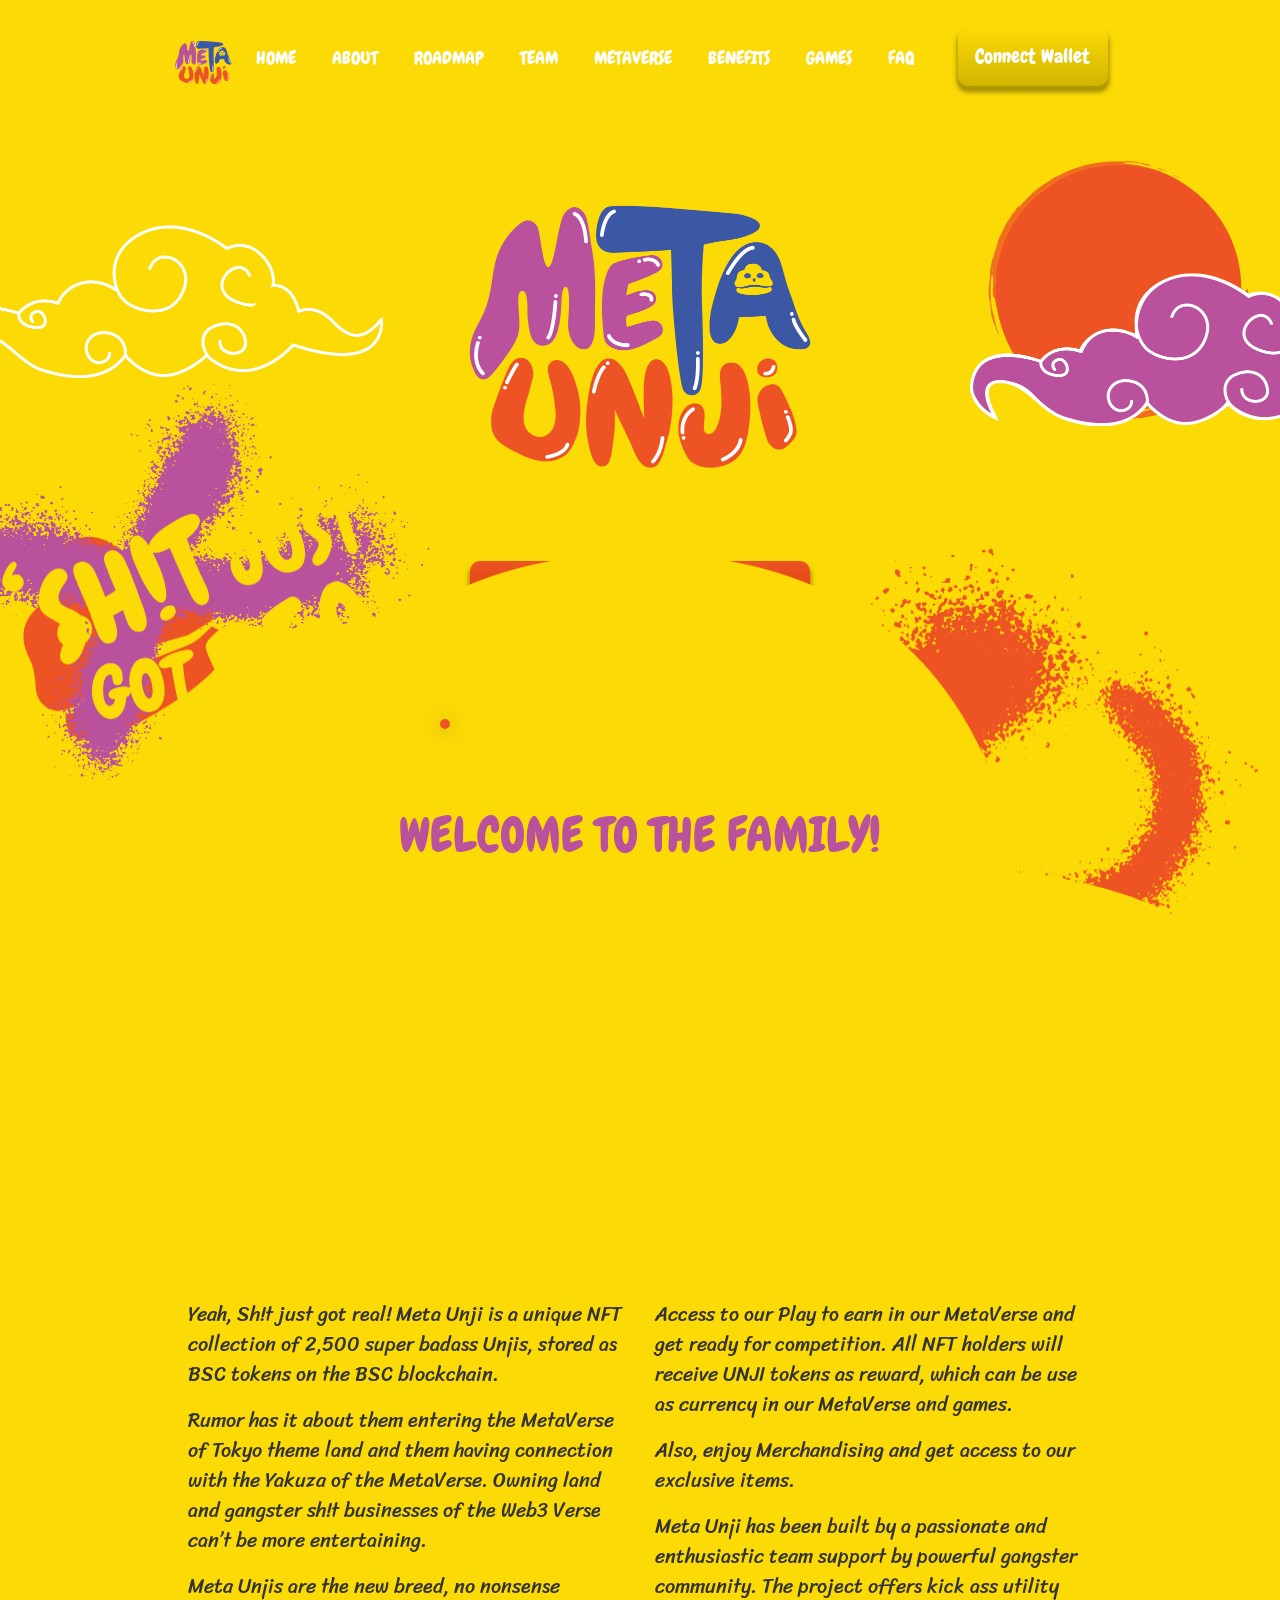
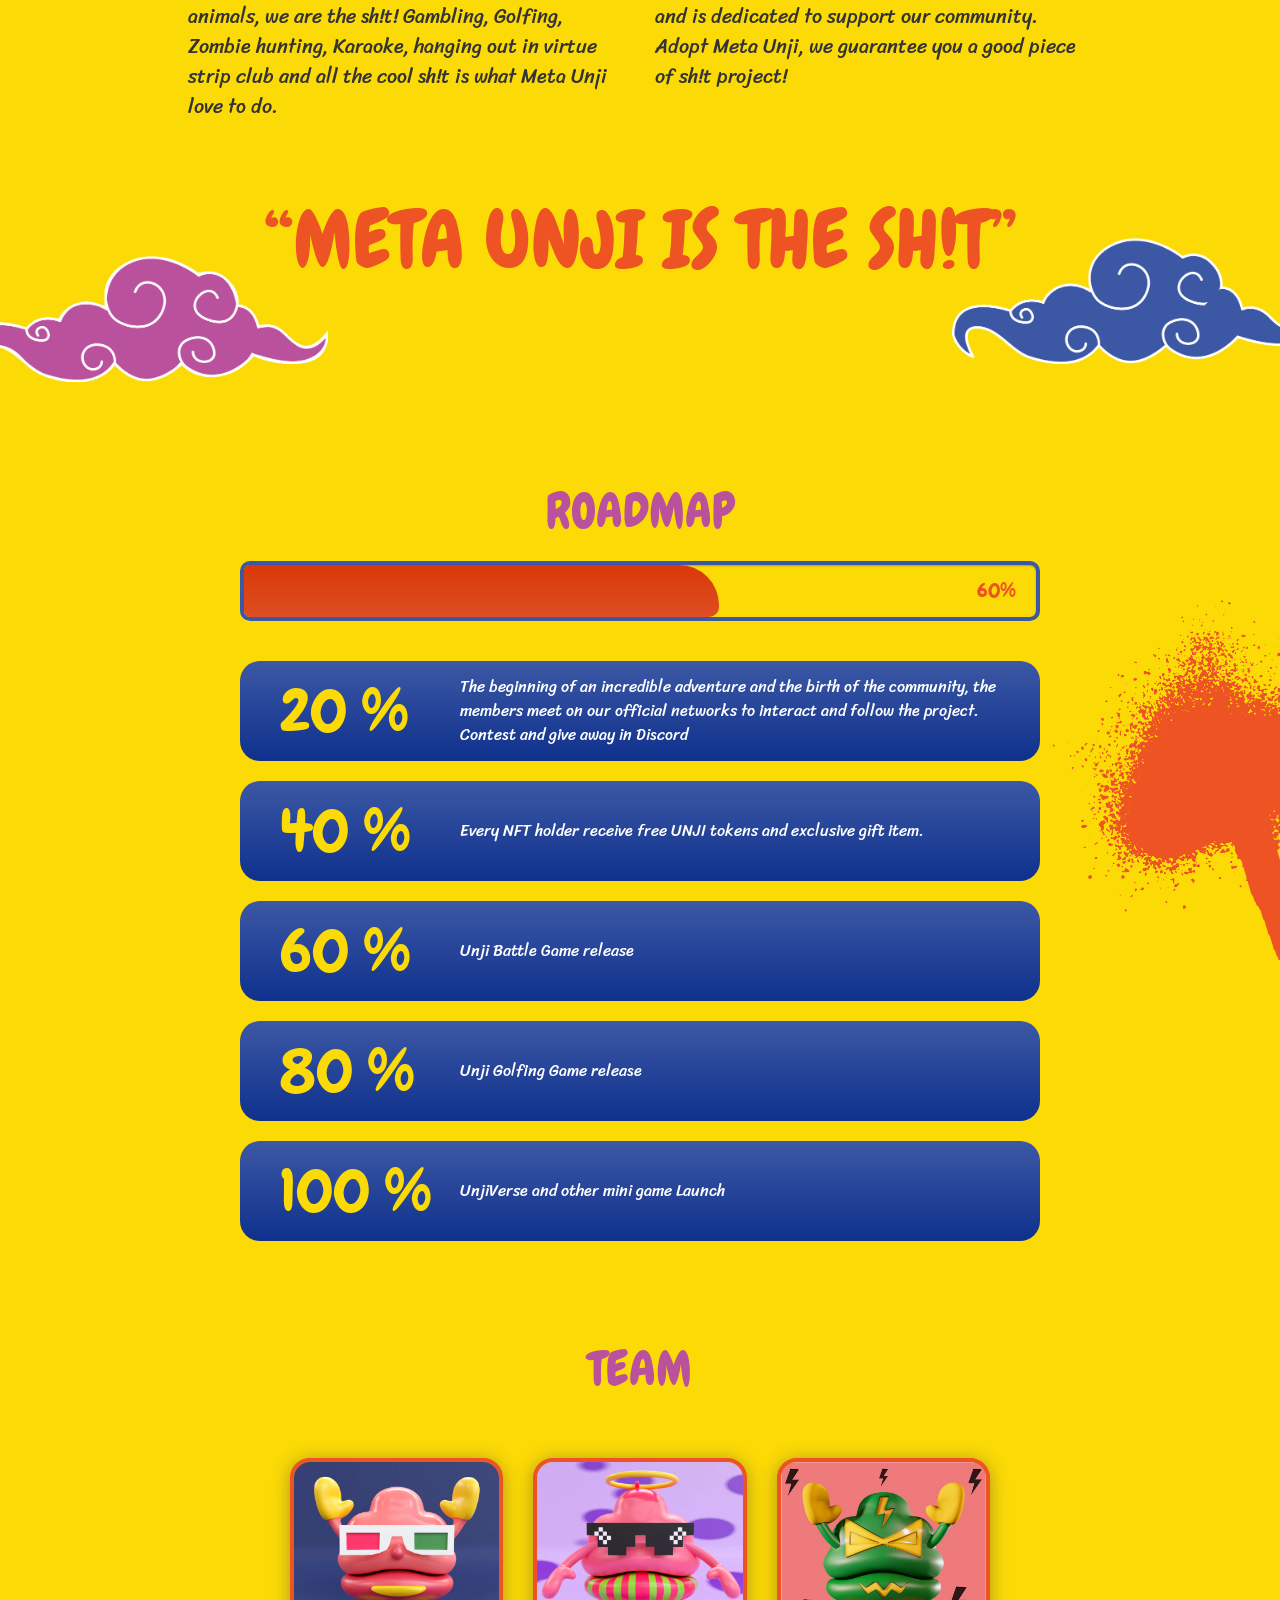
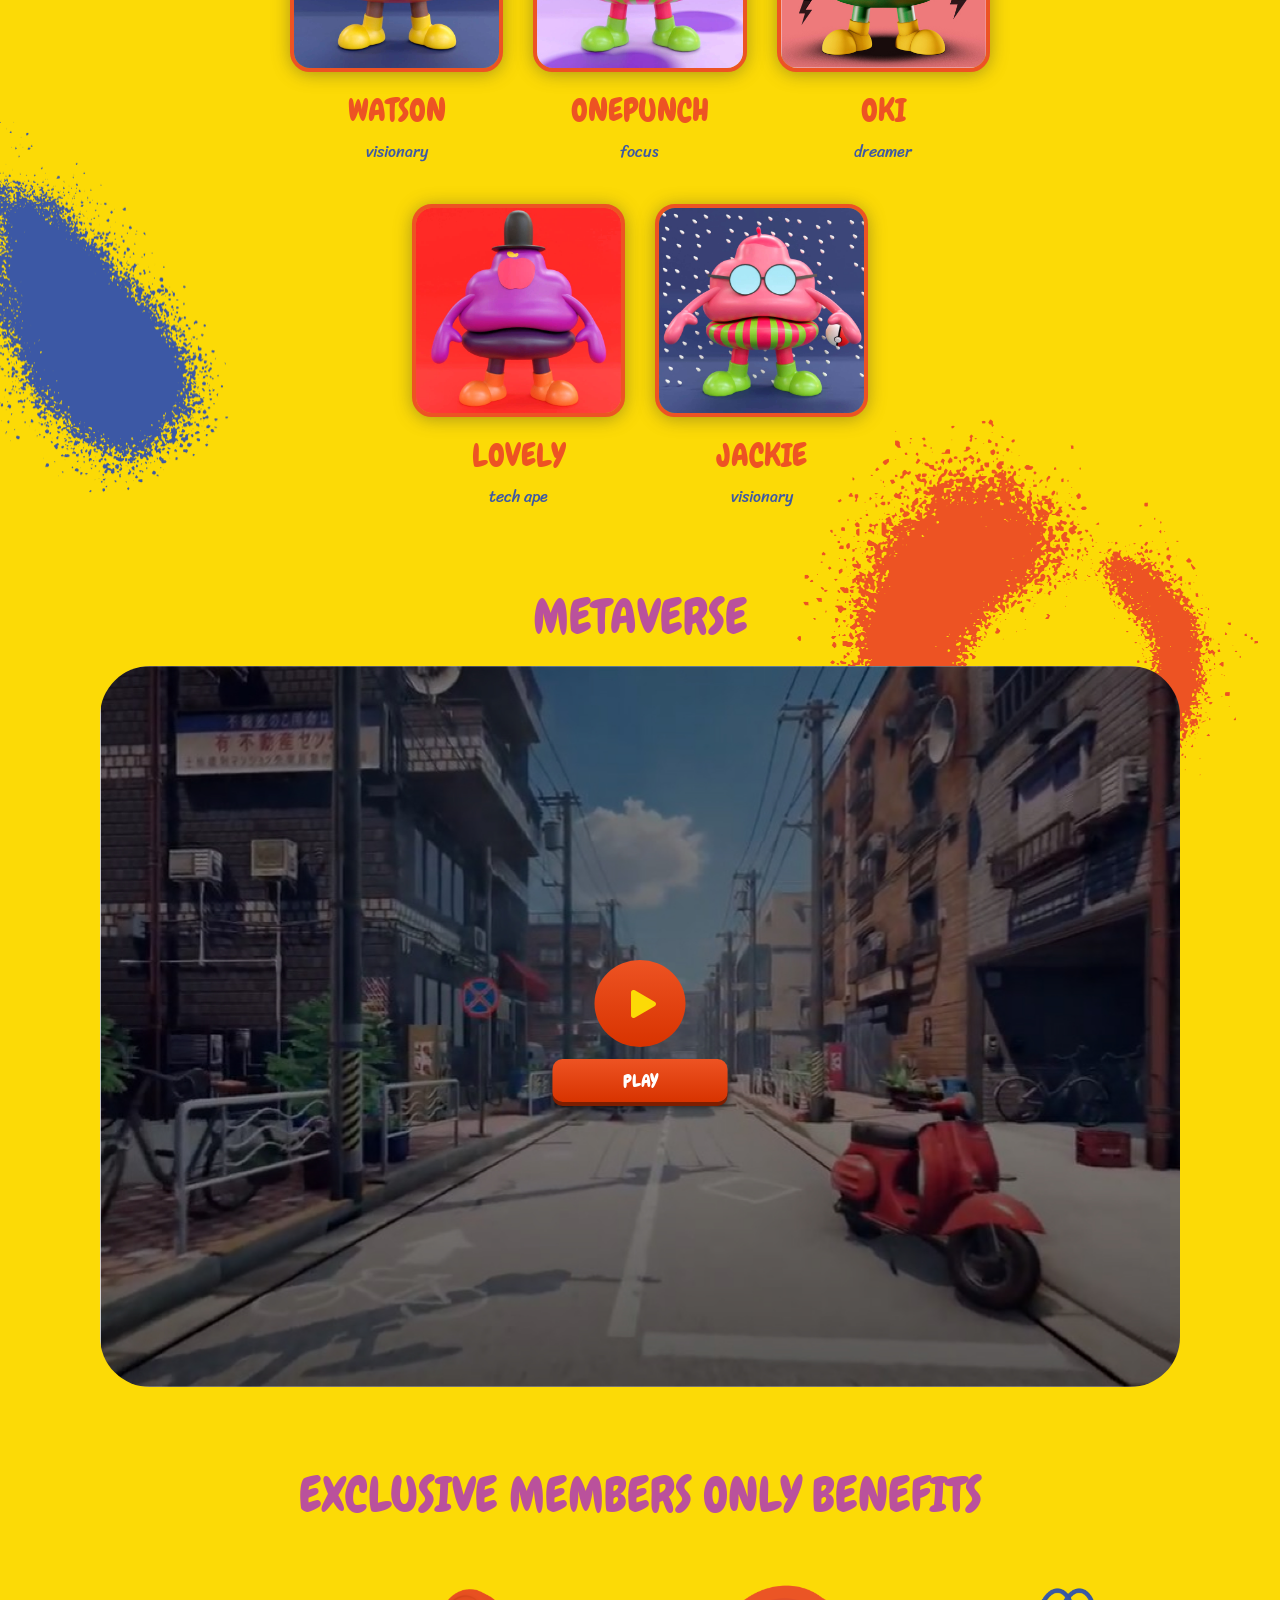
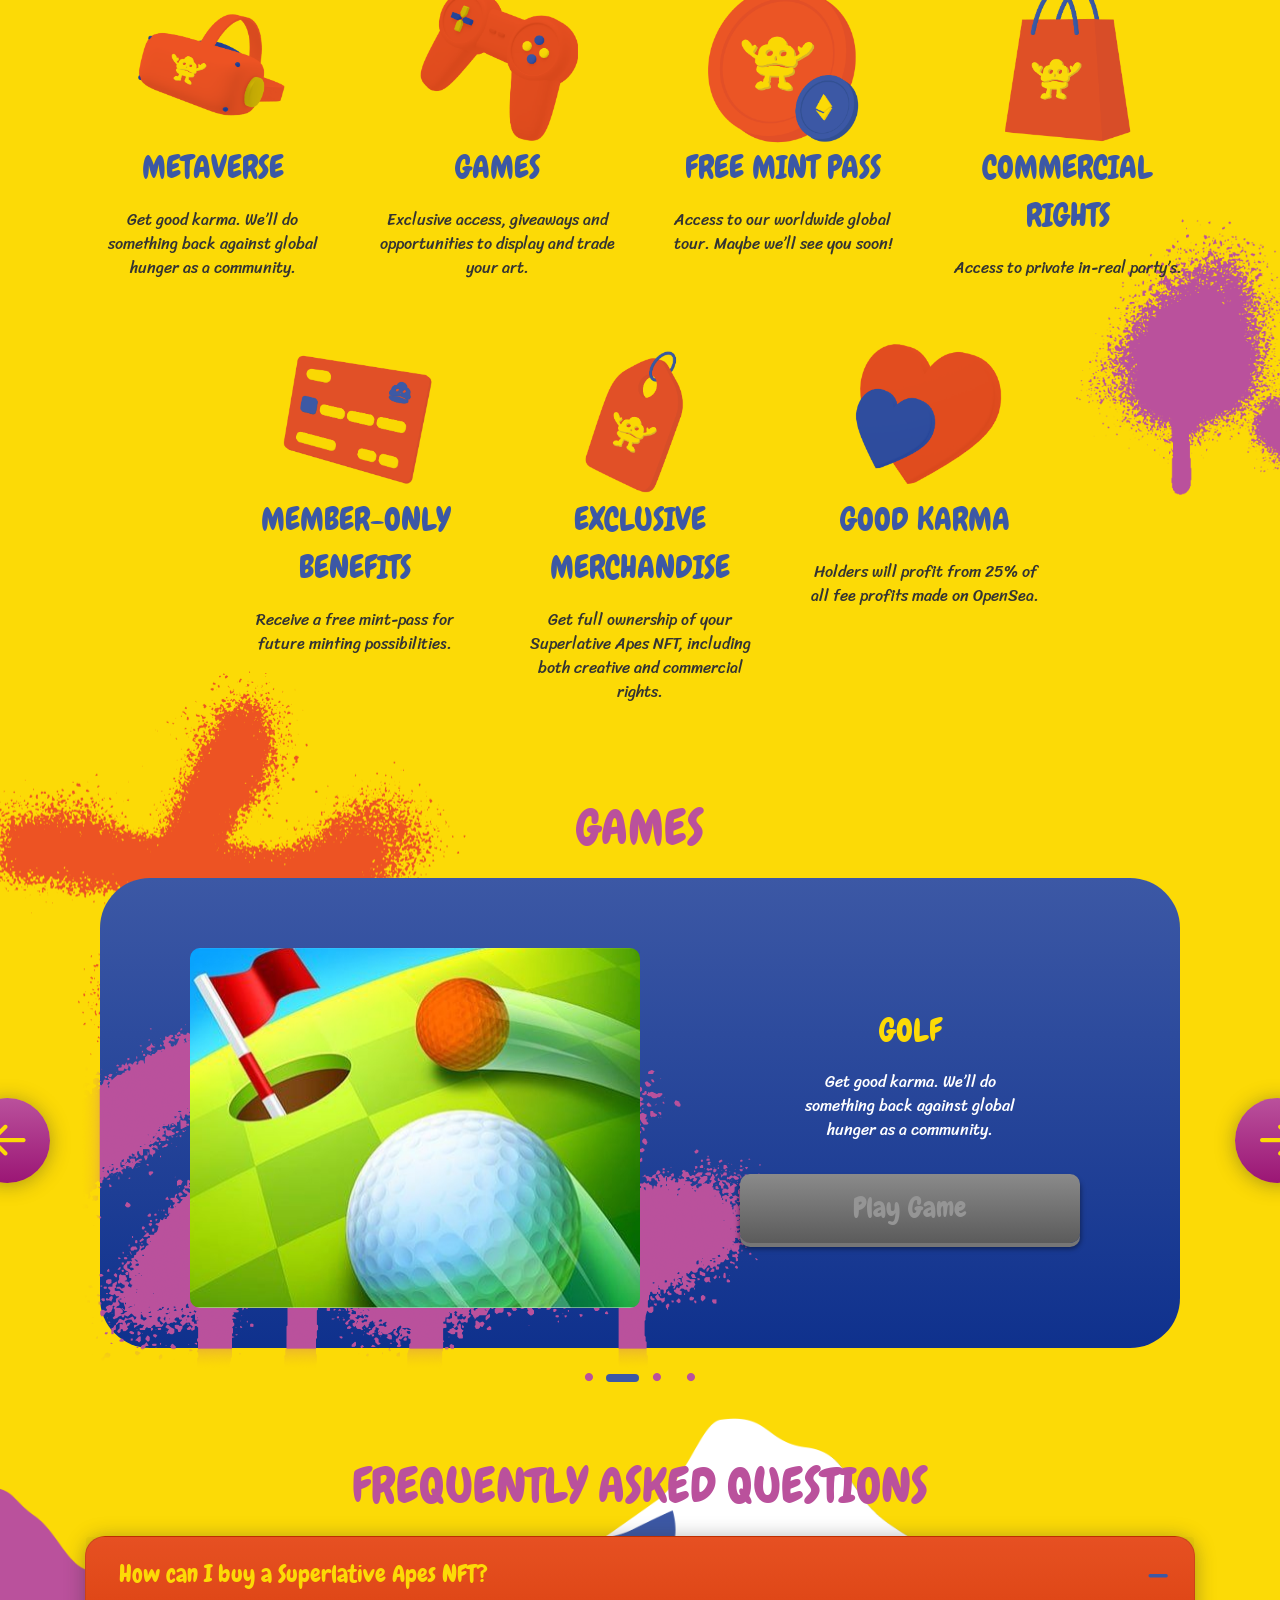
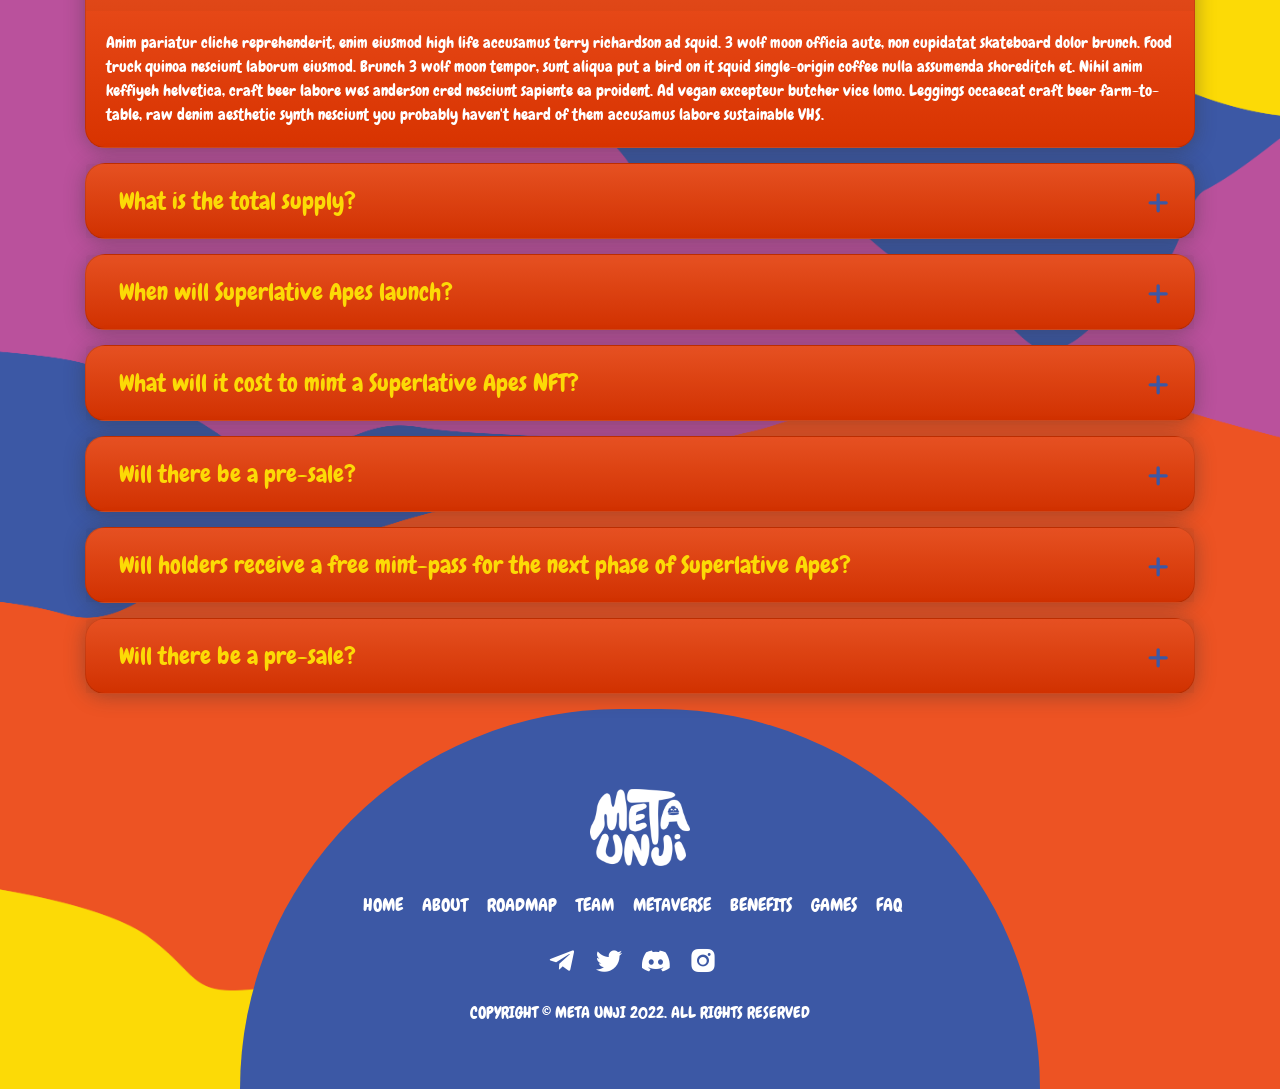
==== commit d03258b0: "new comment" ====
--- a/index.html
+++ b/index.html
@@ -550,28 +550,31 @@
         </div>       
         <div class="footer-menu">
             <ul>
-                <li>Home</li>
-                <li>About</li>
-                <li>Roadmap</li>
-                <li>Team</li>
-                <li>Benefits</li>
-                <li>Games</li>
-                <li>FAQ</li>
+                <li><a href="#home__section">Home</a></li>
+                <li><a href="#home-content__section">About</a></li>
+                <li><a href="#roadmap__section">Roadmap</a></li>
+                <li><a href="#team__section">Team</a></li>
+                <li><a href="#metaverse__section">Metaverse</a></li>
+                <li><a href="#exclusive__section">Benefits</a></li>
+                <li><a href="#games__sention">Games</a></li>
+                <li><a href="#questions__section">FAQ</a></li>
             </ul>
         </div> 
         <div class="social-list">
             <ul>
                 <li>
-                    <i class="ic ic-telegram"></i>
+                    <a><i class="ic ic-telegram"></i></a>
                 </li>
                 <li>
-                    <i class="ic ic-twitter"></i>
+                    <a href=""><i class="ic ic-twitter"></i></a>
+                    
                 </li>
                 <li>
-                    <i class="ic ic-discord"></i>
+                    <a href=""><i class="ic ic-discord"></i></a>
+                    
                 </li>
                 <li>
-                    <i class="ic ic-instagram"></i>
+                    <a href=""><i class="ic ic-instagram"></i></a>
                 </li>
             </ul>
         </div>
@@ -594,15 +597,15 @@
     slidesToScroll: 1,
     arrows: true,
     dots: true,
-    autoplay: false,
-    autoplaySpeed: 5000
+    autoplay: true,
+    autoplaySpeed: 2000
 });
 $(function() {
     new WOW().init();
 });
 
 $(function() {
-  if ($(".navbar-collapse .menu").length) {
+    if ($(".navbar-collapse .menu").length) {
       $('.navbar-collapse .menu a').click(function() {
         if( /Android|webOS|iPhone|iPad|iPod|BlackBerry|IEMobile|Opera Mini/i.test(navigator.userAgent) ) {
             $('.navbar-toggler').click()
@@ -611,7 +614,14 @@
               scrollTop: $($.attr(this, 'href')).offset().top - 200
           }, 1500);
       });
-  }
+    } 
+    if ($(".footer-menu ul").length) {
+      $('.footer-menu ul a').click(function() {
+          $('html, body').animate({
+              scrollTop: $($.attr(this, 'href')).offset().top - 200
+          }, 1500);
+      });
+    } 
 });
 </script>
 </html>
--- a/assets/theme/css/theme.css
+++ b/assets/theme/css/theme.css
@@ -1 +1 @@
-@font-face{font-family:"Chewy";src:url("../fonts/Chewy/Chewy-Regular.eot");src:url("../fonts/Chewy/Chewy-Regular.eot?#iefix") format("embedded-opentype"),url("../fonts/Chewy/Chewy-Regular.woff2") format("woff2"),url("../fonts/Chewy/Chewy-Regular.woff") format("woff"),url("../fonts/Chewy/Chewy-Regular.ttf") format("truetype"),url("../fonts/Chewy/Chewy-Regular.svg#Chewy-Regular") format("svg");font-weight:normal;font-style:normal}@font-face{font-family:"Sriracha";src:url("../fonts/Sriracha/Sriracha-Regular.eot");src:url("../fonts/Sriracha/Sriracha-Regular.eot?#iefix") format("embedded-opentype"),url("../fonts/Sriracha/Sriracha-Regular.woff2") format("woff2"),url("../fonts/Sriracha/Sriracha-Regular.woff") format("woff"),url("../fonts/Sriracha/Sriracha-Regular.ttf") format("truetype"),url("../fonts/Sriracha/Sriracha-Regular.svg#Chewy-Regular") format("svg");font-weight:normal;font-style:normal}@-webkit-keyframes progressAnimation{0%{width:10%;background-color:#ed5323}100%{width:60%;background-color:#d83300}}@keyframes progressAnimation{0%{width:10%;background-color:#ed5323}100%{width:60%;background-color:#d83300}}body{margin:0;padding:0;position:relative;overflow:visible;overflow-y:visible;overflow-x:hidden;font-family:"Chewy";font-weight:normal;font-size:18px;line-height:1.5;-webkit-font-smoothing:antialiased;background-color:#fcda06;z-index:-1;width:100%}img{border:0;outline:0;max-width:100%;vertical-align:middle}.two-columns{width:100%;display:table;font-size:0;border-radius:12px}.two-columns.rtl{direction:rtl;unicode-bidi:bidi-override;text-align:left}.two-columns .column{width:50%;display:inline-block;vertical-align:middle;text-align:left;direction:ltr;unicode-bidi:bidi-override}.header{position:absolute;width:100%;top:0;z-index:999;height:70px}.header .navbar .navbar-toggler .ic-menu{font-size:45px;color:#fff}.header .navbar .main-menu{display:inline-flex;padding-top:20px}.header .navbar .main-menu .nav-logo{padding-right:15px}.header .navbar .main-menu .nav-logo img{max-width:60px}.header .navbar .main-menu .navbar-nav .nav-item{padding-right:20px}.header .navbar .main-menu .navbar-nav .nav-item .nav-link{color:#fff;text-transform:uppercase}.header .navbar .main-menu .navbar-nav .nav-item .nav-link:hover{color:#fcda06}.header .navbar .main-menu .btn-nav{position:relative;margin-left:15px;width:150px}.header .navbar .main-menu .btn-nav .button{display:block;font-size:20px;text-align:center;line-height:20px;text-decoration:none;color:#fff;background:linear-gradient(180deg, #FCDA06 0%, #D1B400 100%);border-radius:10px;position:absolute;top:0;width:150px;height:58px;padding-top:18px;box-shadow:0 4px 0 #af9700,0 5px 5px 1px rgba(0,0,0,.4);-webkit-box-shadow:0 4px 0 #af9700,0 5px 5px 1px rgba(0,0,0,.4)}.header .navbar .main-menu .btn-nav .button:hover{background:#ceb204;box-shadow:0 4px 0 #af9700,0 5px 5px 1px rgba(0,0,0,.4);-webkit-box-shadow:0 4px 0 #af9700,0 5px 5px 1px rgba(0,0,0,.4)}#home__section{position:relative;height:100%;z-index:-1;height:1300px}#home__section #vdo-bg{position:absolute;right:0;bottom:0;top:0;min-width:100%;min-height:1300px}#home__section .home-content{position:absolute;top:10%;width:100%}#home__section .home-content .object-1{position:absolute;max-width:435px;left:-52px;top:95px}#home__section .home-content .object-2{position:absolute;right:0;max-width:323px;top:0}#home__section .home-content .object-3{position:absolute;right:0;max-width:310px;top:143px;z-index:0}#home__section .home-content .object-4{max-width:323px;position:absolute;left:-40px}#home__section .home-content .object-5{max-width:505px;position:absolute;left:-74px;top:32%}#home__section .home-content .object-6{max-width:492px;position:absolute;left:-27px;top:44%}#home__section .home-content .object-7{max-width:505px;position:absolute;right:0;top:56%}#home__section .home-content .main-logo{max-width:363px;margin:auto}#home__section .home-content .home-content__head .btn-check-it{margin:80px 0}#home__section .home-content .home-content__head .btn-check-it .button{margin:auto;display:block;font-size:28px;text-align:center;line-height:20px;text-decoration:none;color:#fff;background:linear-gradient(180deg, #ED5323 0%, #D83300 100%);border-radius:10px;width:340px;height:69px;padding-top:24px;box-shadow:0 4px 0 #7e1e00,0 5px 5px 1px rgba(0,0,0,.4);-webkit-box-shadow:0 4px 0 #7e1e00,0 5px 5px 1px rgba(0,0,0,.4)}#home__section .home-content .home-content__head .btn-check-it .button:hover{background:#b42b00;box-shadow:0 4px 0 #7e1e00,0 5px 5px 1px rgba(0,0,0,.4);-webkit-box-shadow:0 4px 0 #7e1e00,0 5px 5px 1px rgba(0,0,0,.4)}#home__section .home-content .home-content__head .home-content__img{max-width:400px;margin:auto}#home__section .home-content .home-content__head .home-content__img img{border-radius:20px;position:relative;border:5px solid #ed5323;filter:drop-shadow(0px 2px 9px rgba(51, 51, 51, 0.4));z-index:1}#home__section .home-content .home-content__head .home-content__img:before{content:"";background:url(../img/home-bg.png);width:100%;height:100%;position:absolute;left:0;display:block;background-size:cover;z-index:1;bottom:-57%}#home__section .home-content .home-content__head .home-content__title{position:relative;color:#ba519c;text-transform:uppercase;text-align:center;padding-top:70px;z-index:1}#home__section .home-content .home-content__head .home-content__title h2{font-size:48px}#home-content__section{position:relative;max-width:934px;margin:auto}#home-content__section p{font-family:"Sriracha";font-size:20px;font-weight:normal;color:#333}#home-content__section .home-content__last{margin-top:50px;margin-bottom:150px;text-align:center;color:#ed5323;font-size:80px;line-height:105px;text-transform:uppercase}#home-content__section .object-1{max-width:360px;position:absolute;left:-22%;bottom:-15%}#home-content__section .object-2{max-width:360px;position:absolute;right:-22%;bottom:-12%}.section{padding:40px 0}.section .title-section h3{text-align:center;font-size:48px;color:#ba519c;text-transform:uppercase;margin-bottom:20px}#roadmap__section{position:relative}#roadmap__section .progress{max-width:800px;height:60px;margin:auto;border-radius:10px;background:#fcda06;box-shadow:inset 0 1px 2px rgba(0,0,0,.25),0 1px rgba(255,255,255,.08);border:4px solid #3c58a5;margin-bottom:40px;position:relative}#roadmap__section .progress .progress-bar{background-color:#d83300;width:60%;height:100%;border-top-right-radius:40px;border-bottom-right-radius:10px;background-image:linear-gradient(to bottom, rgba(255, 255, 255, 0.027), rgba(255, 255, 255, 0.137));transition:.4s linear;transition-property:width,background-color;-webkit-animation:progressAnimation 6s;animation:progressAnimation 6s}#roadmap__section .progress .progress-num{font-size:20px;color:#ed5323;position:absolute;top:10px;right:20px}#roadmap__section .roadmap-content{max-width:800px;margin:auto;background:linear-gradient(180deg, #3C58A5 0%, #0F318D 100%);border-radius:20px;padding:5px 40px;margin-bottom:20px}#roadmap__section .roadmap-content p{margin-bottom:0}#roadmap__section .roadmap-content .roadmap-content__row{width:100%;display:table}#roadmap__section .roadmap-content .roadmap-content__row .roadmap-content__row-num{width:25%;display:table-cell;vertical-align:middle}#roadmap__section .roadmap-content .roadmap-content__row .roadmap-content__row-num .roadmap-content__num{font-size:60px;color:#fcda06}#roadmap__section .roadmap-content .roadmap-content__row .roadmap-content__row-text{width:75%;display:table-cell;vertical-align:middle}#roadmap__section .roadmap-content .roadmap-content__row .roadmap-content__row-text .roadmap-content__text{font-size:16px;color:#fff;font-family:"Sriracha"}#roadmap__section .object-1{max-width:230px;position:absolute;top:16%;right:0}#team__section{position:relative}#team__section .object-1{max-width:505px;position:absolute;top:46%;left:-15%}#team__section .team-lists{width:700px;margin:auto}#team__section .team-lists .team-list img{border-radius:20px;border:4px solid #ed5323;margin-top:40px;filter:drop-shadow(0px 2px 9px rgba(51, 51, 51, 0.4))}#team__section .team-lists .team-list .title{font-size:32px;color:#ed5323;margin-bottom:5px;margin-top:15px;text-transform:uppercase}#team__section .team-lists .team-list .desc{color:#3c58a5;font-size:16px;font-family:"Sriracha";margin-bottom:0}#metaverse__section{position:relative}#metaverse__section .object-1{max-width:505px;position:absolute;right:0;top:-15%}#metaverse__section .metaverse-video .wrapper{position:relative;width:1080px;margin:auto}#metaverse__section .metaverse-video .wrapper iframe{display:none;border-radius:50px}#metaverse__section .metaverse-video .wrapper #video-cover{max-width:1080px;height:100%;border-radius:50px}#metaverse__section .metaverse-video .wrapper #player{width:1080px;height:720px}#metaverse__section .metaverse-video .wrapper .play-btn{position:absolute;z-index:666;top:50%;left:50%;transform:translate(-50%, -50%);background-color:transparent;border:0}#metaverse__section .metaverse-video .wrapper .play-btn .play-long{margin-top:20px}#metaverse__section .metaverse-video .wrapper .play-btn .play-long .button{text-transform:uppercase;color:#fff;background:linear-gradient(180deg, #ED5323 0%, #D83300 100%);border-radius:10px;padding:10px 70px;box-shadow:0 4px 0 #7e1e00,0 5px 5px 1px rgba(0,0,0,.4);-webkit-box-shadow:0 4px 0 #7e1e00,0 5px 5px 1px rgba(0,0,0,.4)}#metaverse__section .metaverse-video .wrapper .play-btn .play-long .button:hover{text-decoration:none}#metaverse__section .metaverse-video .wrapper .play{background:linear-gradient(180deg, #ED5323 0%, #D83300 100%);border-radius:50%;padding:16px 14px 8px 20px;border:none}#metaverse__section .metaverse-video .wrapper .play .ic{font-size:60px;color:#fcda06}#exclusive__section{position:relative}#exclusive__section .object-1{position:absolute;max-width:230px;top:42%;right:0}#exclusive__section .exclusive-lists .exclusive-list{padding-top:40px}#exclusive__section .exclusive-lists .exclusive-list img{max-width:160px}#exclusive__section .exclusive-lists .exclusive-list .title{font-size:32px;color:#3c58a5;text-transform:uppercase}#exclusive__section .exclusive-lists .exclusive-list .desc{font-size:16px;font-family:"Sriracha";color:#333}#games__sention{position:relative}#games__sention .object-1{position:absolute;max-width:505px;top:-16%;left:-3%}#games__sention .games-box{position:relative;max-width:1080px;background:linear-gradient(180deg, #3C58A5 0%, #0F318D 100%);padding-top:30px;border-radius:50px;margin:auto}#games__sention .games-box::before{content:"";width:1001px;height:723px;background:url(../img/games/Games-BG.png);position:absolute;left:-21px;display:block;background-size:cover;z-index:0;bottom:-23px}#games__sention .games-box .tab{position:relative;text-align:center}#games__sention .games-box .tab .control{width:100%;display:table;border-radius:5px}#games__sention .games-box .tab .control .tab-menu{position:relative;background:linear-gradient(180deg, #ED5323 0%, #D83300 100%);width:180px;height:61px;color:#fff;box-shadow:0px 2px 20px rgba(51,51,51,.4);border-radius:10px;margin-left:15px;font-size:22px;display:inline-block;line-height:65px}#games__sention .games-box .tab .control .tab-menu:hover{text-decoration:none}#games__sention .games-box .games-slide{padding:40px 0}#games__sention .games-box .games-slide .slick-next{right:-75px}#games__sention .games-box .games-slide .slick-next::before{font-family:"iconfont";content:"";color:#fcda06;background:linear-gradient(180deg, #BA519C 0%, #9B1675 100%);box-shadow:0px 2px 20px rgba(51,51,51,.4);font-size:45px;border-radius:50%;opacity:1;padding:20px}#games__sention .games-box .games-slide .slick-prev{left:-135px}#games__sention .games-box .games-slide .slick-prev::before{font-family:"iconfont";content:"";color:#fcda06;background:linear-gradient(180deg, #BA519C 0%, #9B1675 100%);box-shadow:0px 2px 20px rgba(51,51,51,.4);font-size:45px;border-radius:50%;opacity:1;padding:20px}#games__sention .games-box .games-slide .slick-dots{bottom:-40px}#games__sention .games-box .games-slide .slick-dots li{margin:0 7px}#games__sention .games-box .games-slide .slick-dots li button::before{font-size:34px;color:#ba519c;opacity:1}#games__sention .games-box .games-slide .slick-dots li.slick-active button::before{content:"";width:33px;height:8px;background-color:#3c58a5;border-radius:4px;top:6px;left:-7px;opacity:1}#games__sention .games-box .games-slide .games-item .games-img{max-width:450px;float:right}#games__sention .games-box .games-slide .games-item .games-img img{width:100%;border-radius:10px}#games__sention .games-box .games-slide .games-item .games-content .title{font-size:32px;color:#fcda06;text-transform:uppercase;margin-bottom:15px}#games__sention .games-box .games-slide .games-item .games-content .desc{font-family:"Sriracha";font-size:16px;color:#fff;margin-bottom:25px}#games__sention .games-box .games-slide .games-item .games-content .btn .button{display:block;font-size:28px;text-align:center;line-height:20px;text-decoration:none;color:#fff;background:linear-gradient(180deg, #FCDA06 0%, #D1B400 100%);border-radius:10px;width:340px;height:69px;box-shadow:0 4px 0 #af9700,0 5px 5px 1px rgba(0,0,0,.4);-webkit-box-shadow:0 4px 0 #af9700,0 5px 5px 1px rgba(0,0,0,.4);border:none}#games__sention .games-box .games-slide .games-item .games-content .btn .button:disabled{background:linear-gradient(180deg, #8A8A8A 0%, #5B5B5B 100%);box-shadow:0 4px 0 #767676,0 5px 5px 1px rgba(0,0,0,.4);-webkit-box-shadow:0 4px 0 #767676,0 5px 5px 1px rgba(0,0,0,.4)}#questions__section{background:url(../img/meta-unji-bg.png);background-size:cover;padding-bottom:0}#questions__section #questions .card{background:linear-gradient(180deg, #ED5323 0%, #D83300 100%);margin-bottom:15px;color:#fcda06;box-shadow:0px 2px 20px rgba(51,51,51,.4);border-radius:20px}#questions__section #questions .card .card-header{position:relative;border-bottom:none}#questions__section #questions .card .card-header .btn{color:#fcda06;font-size:24px}#questions__section #questions .card .card-header .btn:hover{text-decoration:none}#questions__section #questions .card .card-header .btn:after{position:absolute;right:26px;top:29px;content:"";width:20px;height:20px;display:block;background-image:url(../img/plus.svg);background-size:20px;background-repeat:no-repeat;transform:rotate(-180deg)}#questions__section #questions .card .card-header .btn:not(.collapsed):after{background-image:url(../img/minus.svg)}#questions__section #questions .card .card-body{color:#fff;font-size:16px}#questions__section .foorter-desktop{max-width:800px;height:380px;margin:auto;background:#3c58a5;border-top-left-radius:400px;border-top-right-radius:400px}#questions__section .foorter-desktop .footer-logo{margin:auto;padding-top:80px;max-width:100px}#questions__section .foorter-desktop .footer-menu{margin-top:25px}#questions__section .foorter-desktop .footer-menu ul{padding-left:0;list-style:none}#questions__section .foorter-desktop .footer-menu ul li{display:inline-block;color:#fff;padding-right:15px;text-transform:uppercase}#questions__section .foorter-desktop .social-list{margin-top:25px}#questions__section .foorter-desktop .social-list ul{padding-left:0;list-style:none}#questions__section .foorter-desktop .social-list ul li{display:inline-block;color:#fff;padding-right:15px;text-transform:uppercase;font-size:28px}#questions__section .foorter-desktop .copy-right{margin-top:15px;text-transform:uppercase;color:#fff;font-size:16px}+@font-face{font-family:"Chewy";src:url("../fonts/Chewy/Chewy-Regular.eot");src:url("../fonts/Chewy/Chewy-Regular.eot?#iefix") format("embedded-opentype"),url("../fonts/Chewy/Chewy-Regular.woff2") format("woff2"),url("../fonts/Chewy/Chewy-Regular.woff") format("woff"),url("../fonts/Chewy/Chewy-Regular.ttf") format("truetype"),url("../fonts/Chewy/Chewy-Regular.svg#Chewy-Regular") format("svg");font-weight:normal;font-style:normal}@font-face{font-family:"Sriracha";src:url("../fonts/Sriracha/Sriracha-Regular.eot");src:url("../fonts/Sriracha/Sriracha-Regular.eot?#iefix") format("embedded-opentype"),url("../fonts/Sriracha/Sriracha-Regular.woff2") format("woff2"),url("../fonts/Sriracha/Sriracha-Regular.woff") format("woff"),url("../fonts/Sriracha/Sriracha-Regular.ttf") format("truetype"),url("../fonts/Sriracha/Sriracha-Regular.svg#Chewy-Regular") format("svg");font-weight:normal;font-style:normal}@-webkit-keyframes progressAnimation{0%{width:10%;background-color:#ed5323}100%{width:60%;background-color:#d83300}}@keyframes progressAnimation{0%{width:10%;background-color:#ed5323}100%{width:60%;background-color:#d83300}}body{margin:0;padding:0;position:relative;overflow:visible;overflow-y:visible;overflow-x:hidden;font-family:"Chewy";font-weight:normal;font-size:18px;line-height:1.5;-webkit-font-smoothing:antialiased;background-color:#fcda06;z-index:-1;width:100%}img{border:0;outline:0;max-width:100%;vertical-align:middle}.two-columns{width:100%;display:table;font-size:0;border-radius:12px}.two-columns.rtl{direction:rtl;unicode-bidi:bidi-override;text-align:left}.two-columns .column{width:50%;display:inline-block;vertical-align:middle;text-align:left;direction:ltr;unicode-bidi:bidi-override}.header{position:absolute;width:100%;top:0;z-index:999;height:70px}.header .navbar .navbar-toggler .ic-menu{font-size:45px;color:#fff}.header .navbar .main-menu{display:inline-flex;padding-top:20px}.header .navbar .main-menu .nav-logo{padding-right:15px}.header .navbar .main-menu .nav-logo img{max-width:60px}.header .navbar .main-menu .navbar-nav .nav-item{padding-right:20px}.header .navbar .main-menu .navbar-nav .nav-item .nav-link{color:#fff;text-transform:uppercase}.header .navbar .main-menu .navbar-nav .nav-item .nav-link:hover{color:#fcda06}.header .navbar .main-menu .btn-nav{position:relative;margin-left:15px;width:150px}.header .navbar .main-menu .btn-nav .button{display:block;font-size:20px;text-align:center;line-height:20px;text-decoration:none;color:#fff;background:linear-gradient(180deg, #FCDA06 0%, #D1B400 100%);border-radius:10px;position:absolute;top:0;width:150px;height:58px;padding-top:18px;box-shadow:0 4px 0 #af9700,0 5px 5px 1px rgba(0,0,0,.4);-webkit-box-shadow:0 4px 0 #af9700,0 5px 5px 1px rgba(0,0,0,.4)}.header .navbar .main-menu .btn-nav .button:hover{background:#ceb204;box-shadow:0 4px 0 #af9700,0 5px 5px 1px rgba(0,0,0,.4);-webkit-box-shadow:0 4px 0 #af9700,0 5px 5px 1px rgba(0,0,0,.4)}#home__section{position:relative;height:100%;z-index:-1;height:1300px}#home__section #vdo-bg{position:absolute;right:0;bottom:0;top:0;min-width:100%;min-height:1300px}#home__section .home-content{position:absolute;top:10%;width:100%}#home__section .home-content .object-1{position:absolute;max-width:435px;left:-52px;top:95px}#home__section .home-content .object-2{position:absolute;right:0;max-width:323px;top:0}#home__section .home-content .object-3{position:absolute;right:0;max-width:310px;top:143px;z-index:0}#home__section .home-content .object-4{max-width:323px;position:absolute;left:-40px}#home__section .home-content .object-5{max-width:505px;position:absolute;left:-74px;top:32%}#home__section .home-content .object-6{max-width:492px;position:absolute;left:-27px;top:44%}#home__section .home-content .object-7{max-width:505px;position:absolute;right:0;top:56%}#home__section .home-content .main-logo{max-width:363px;margin:auto}#home__section .home-content .home-content__head .btn-check-it{margin:80px 0}#home__section .home-content .home-content__head .btn-check-it .button{margin:auto;display:block;font-size:28px;text-align:center;line-height:20px;text-decoration:none;color:#fff;background:linear-gradient(180deg, #ED5323 0%, #D83300 100%);border-radius:10px;width:340px;height:69px;padding-top:24px;box-shadow:0 4px 0 #7e1e00,0 5px 5px 1px rgba(0,0,0,.4);-webkit-box-shadow:0 4px 0 #7e1e00,0 5px 5px 1px rgba(0,0,0,.4)}#home__section .home-content .home-content__head .btn-check-it .button:hover{background:#b42b00;box-shadow:0 4px 0 #7e1e00,0 5px 5px 1px rgba(0,0,0,.4);-webkit-box-shadow:0 4px 0 #7e1e00,0 5px 5px 1px rgba(0,0,0,.4)}#home__section .home-content .home-content__head .home-content__img{max-width:400px;margin:auto}#home__section .home-content .home-content__head .home-content__img img{border-radius:20px;position:relative;border:5px solid #ed5323;filter:drop-shadow(0px 2px 9px rgba(51, 51, 51, 0.4));z-index:1}#home__section .home-content .home-content__head .home-content__img:before{content:"";background:url(../img/home-bg.png);width:100%;height:100%;position:absolute;left:0;display:block;background-size:cover;z-index:1;bottom:-57%}#home__section .home-content .home-content__head .home-content__title{position:relative;color:#ba519c;text-transform:uppercase;text-align:center;padding-top:70px;z-index:1}#home__section .home-content .home-content__head .home-content__title h2{font-size:48px}#home-content__section{position:relative;max-width:934px;margin:auto}#home-content__section p{font-family:"Sriracha";font-size:20px;font-weight:normal;color:#333}#home-content__section .home-content__last{margin-top:50px;margin-bottom:150px;text-align:center;color:#ed5323;font-size:80px;line-height:105px;text-transform:uppercase}#home-content__section .object-1{max-width:360px;position:absolute;left:-22%;bottom:-15%}#home-content__section .object-2{max-width:360px;position:absolute;right:-22%;bottom:-12%}.section{padding:40px 0}.section .title-section h3{text-align:center;font-size:48px;color:#ba519c;text-transform:uppercase;margin-bottom:20px}#roadmap__section{position:relative}#roadmap__section .progress{max-width:800px;height:60px;margin:auto;border-radius:10px;background:#fcda06;box-shadow:inset 0 1px 2px rgba(0,0,0,.25),0 1px rgba(255,255,255,.08);border:4px solid #3c58a5;margin-bottom:40px;position:relative}#roadmap__section .progress .progress-bar{background-color:#d83300;width:60%;height:100%;border-top-right-radius:40px;border-bottom-right-radius:10px;background-image:linear-gradient(to bottom, rgba(255, 255, 255, 0.027), rgba(255, 255, 255, 0.137));transition:.4s linear;transition-property:width,background-color;-webkit-animation:progressAnimation 6s;animation:progressAnimation 6s}#roadmap__section .progress .progress-num{font-size:20px;color:#ed5323;position:absolute;top:10px;right:20px}#roadmap__section .roadmap-content{max-width:800px;margin:auto;background:linear-gradient(180deg, #3C58A5 0%, #0F318D 100%);border-radius:20px;padding:5px 40px;margin-bottom:20px}#roadmap__section .roadmap-content p{margin-bottom:0}#roadmap__section .roadmap-content .roadmap-content__row{width:100%;display:table}#roadmap__section .roadmap-content .roadmap-content__row .roadmap-content__row-num{width:25%;display:table-cell;vertical-align:middle}#roadmap__section .roadmap-content .roadmap-content__row .roadmap-content__row-num .roadmap-content__num{font-size:60px;color:#fcda06}#roadmap__section .roadmap-content .roadmap-content__row .roadmap-content__row-text{width:75%;display:table-cell;vertical-align:middle}#roadmap__section .roadmap-content .roadmap-content__row .roadmap-content__row-text .roadmap-content__text{font-size:16px;color:#fff;font-family:"Sriracha"}#roadmap__section .object-1{max-width:230px;position:absolute;top:16%;right:0}#team__section{position:relative}#team__section .object-1{max-width:505px;position:absolute;top:46%;left:-15%}#team__section .team-lists{width:700px;margin:auto}#team__section .team-lists .team-list img{border-radius:20px;border:4px solid #ed5323;margin-top:40px;filter:drop-shadow(0px 2px 9px rgba(51, 51, 51, 0.4))}#team__section .team-lists .team-list .title{font-size:32px;color:#ed5323;margin-bottom:5px;margin-top:15px;text-transform:uppercase}#team__section .team-lists .team-list .desc{color:#3c58a5;font-size:16px;font-family:"Sriracha";margin-bottom:0}#metaverse__section{position:relative}#metaverse__section .object-1{max-width:505px;position:absolute;right:0;top:-15%}#metaverse__section .metaverse-video .wrapper{position:relative;width:1080px;margin:auto}#metaverse__section .metaverse-video .wrapper iframe{display:none;border-radius:50px}#metaverse__section .metaverse-video .wrapper #video-cover{max-width:1080px;height:100%;border-radius:50px}#metaverse__section .metaverse-video .wrapper #player{width:1080px;height:720px}#metaverse__section .metaverse-video .wrapper .play-btn{position:absolute;z-index:666;top:50%;left:50%;transform:translate(-50%, -50%);background-color:transparent;border:0}#metaverse__section .metaverse-video .wrapper .play-btn .play-long{margin-top:20px}#metaverse__section .metaverse-video .wrapper .play-btn .play-long .button{text-transform:uppercase;color:#fff;background:linear-gradient(180deg, #ED5323 0%, #D83300 100%);border-radius:10px;padding:10px 70px;box-shadow:0 4px 0 #7e1e00,0 5px 5px 1px rgba(0,0,0,.4);-webkit-box-shadow:0 4px 0 #7e1e00,0 5px 5px 1px rgba(0,0,0,.4)}#metaverse__section .metaverse-video .wrapper .play-btn .play-long .button:hover{text-decoration:none}#metaverse__section .metaverse-video .wrapper .play{background:linear-gradient(180deg, #ED5323 0%, #D83300 100%);border-radius:50%;padding:16px 14px 8px 20px;border:none}#metaverse__section .metaverse-video .wrapper .play .ic{font-size:60px;color:#fcda06}#exclusive__section{position:relative}#exclusive__section .object-1{position:absolute;max-width:230px;top:42%;right:0}#exclusive__section .exclusive-lists .exclusive-list{padding-top:40px}#exclusive__section .exclusive-lists .exclusive-list img{max-width:160px}#exclusive__section .exclusive-lists .exclusive-list .title{font-size:32px;color:#3c58a5;text-transform:uppercase}#exclusive__section .exclusive-lists .exclusive-list .desc{font-size:16px;font-family:"Sriracha";color:#333}#games__sention{position:relative}#games__sention .object-1{position:absolute;max-width:505px;top:-16%;left:-3%}#games__sention .games-box{position:relative;max-width:1080px;background:linear-gradient(180deg, #3C58A5 0%, #0F318D 100%);padding-top:30px;border-radius:50px;margin:auto}#games__sention .games-box::before{content:"";width:1001px;height:723px;background:url(../img/games/Games-BG.png);position:absolute;left:-21px;display:block;background-size:cover;z-index:0;bottom:-23px}#games__sention .games-box .tab{position:relative;text-align:center}#games__sention .games-box .tab .control{width:100%;display:table;border-radius:5px}#games__sention .games-box .tab .control .tab-menu{position:relative;background:linear-gradient(180deg, #ED5323 0%, #D83300 100%);width:180px;height:61px;color:#fff;box-shadow:0px 2px 20px rgba(51,51,51,.4);border-radius:10px;margin-left:15px;font-size:22px;display:inline-block;line-height:65px}#games__sention .games-box .tab .control .tab-menu:hover{text-decoration:none}#games__sention .games-box .games-slide{padding:40px 0}#games__sention .games-box .games-slide .slick-next{right:-75px}#games__sention .games-box .games-slide .slick-next::before{font-family:"iconfont";content:"";color:#fcda06;background:linear-gradient(180deg, #BA519C 0%, #9B1675 100%);box-shadow:0px 2px 20px rgba(51,51,51,.4);font-size:45px;border-radius:50%;opacity:1;padding:20px}#games__sention .games-box .games-slide .slick-prev{left:-135px}#games__sention .games-box .games-slide .slick-prev::before{font-family:"iconfont";content:"";color:#fcda06;background:linear-gradient(180deg, #BA519C 0%, #9B1675 100%);box-shadow:0px 2px 20px rgba(51,51,51,.4);font-size:45px;border-radius:50%;opacity:1;padding:20px}#games__sention .games-box .games-slide .slick-dots{bottom:-40px}#games__sention .games-box .games-slide .slick-dots li{margin:0 7px}#games__sention .games-box .games-slide .slick-dots li button::before{font-size:34px;color:#ba519c;opacity:1}#games__sention .games-box .games-slide .slick-dots li.slick-active button::before{content:"";width:33px;height:8px;background-color:#3c58a5;border-radius:4px;top:6px;left:-7px;opacity:1}#games__sention .games-box .games-slide .games-item .games-img{max-width:450px;float:right}#games__sention .games-box .games-slide .games-item .games-img img{width:100%;border-radius:10px}#games__sention .games-box .games-slide .games-item .games-content .title{font-size:32px;color:#fcda06;text-transform:uppercase;margin-bottom:15px}#games__sention .games-box .games-slide .games-item .games-content .desc{font-family:"Sriracha";font-size:16px;color:#fff;margin-bottom:25px}#games__sention .games-box .games-slide .games-item .games-content .btn .button{display:block;font-size:28px;text-align:center;line-height:20px;text-decoration:none;color:#fff;background:linear-gradient(180deg, #FCDA06 0%, #D1B400 100%);border-radius:10px;width:340px;height:69px;box-shadow:0 4px 0 #af9700,0 5px 5px 1px rgba(0,0,0,.4);-webkit-box-shadow:0 4px 0 #af9700,0 5px 5px 1px rgba(0,0,0,.4);border:none}#games__sention .games-box .games-slide .games-item .games-content .btn .button:disabled{color:#959595;background:linear-gradient(180deg, #8A8A8A 0%, #5B5B5B 100%);box-shadow:0 4px 0 #767676,0 5px 5px 1px rgba(0,0,0,.4);-webkit-box-shadow:0 4px 0 #767676,0 5px 5px 1px rgba(0,0,0,.4)}#questions__section{background:url(../img/meta-unji-bg.png);background-size:cover;padding-bottom:0}#questions__section #questions .card{background:linear-gradient(180deg, #ED5323 0%, #D83300 100%);margin-bottom:15px;color:#fcda06;box-shadow:0px 2px 20px rgba(51,51,51,.4);border-radius:20px}#questions__section #questions .card .card-header{position:relative;border-bottom:none}#questions__section #questions .card .card-header .btn{color:#fcda06;font-size:24px}#questions__section #questions .card .card-header .btn:hover{text-decoration:none}#questions__section #questions .card .card-header .btn:after{position:absolute;right:26px;top:29px;content:"";width:20px;height:20px;display:block;background-image:url(../img/plus.svg);background-size:20px;background-repeat:no-repeat;transform:rotate(-180deg)}#questions__section #questions .card .card-header .btn:not(.collapsed):after{background-image:url(../img/minus.svg);top:21px}#questions__section #questions .card .card-body{color:#fff;font-size:16px}#questions__section .foorter-desktop{max-width:800px;height:380px;margin:auto;background:#3c58a5;border-top-left-radius:400px;border-top-right-radius:400px}#questions__section .foorter-desktop .footer-logo{margin:auto;padding-top:80px;max-width:100px}#questions__section .foorter-desktop .footer-menu{margin-top:25px}#questions__section .foorter-desktop .footer-menu ul{padding-left:0;list-style:none}#questions__section .foorter-desktop .footer-menu ul li{display:inline-block;color:#fff;padding-right:15px;text-transform:uppercase}#questions__section .foorter-desktop .footer-menu ul li a{color:#fff}#questions__section .foorter-desktop .footer-menu ul li a:hover{text-decoration:none;color:#fcda06}#questions__section .foorter-desktop .social-list{margin-top:25px}#questions__section .foorter-desktop .social-list ul{padding-left:0;list-style:none}#questions__section .foorter-desktop .social-list ul li{display:inline-block;padding-right:15px;text-transform:uppercase}#questions__section .foorter-desktop .social-list ul li a{color:#fff;font-size:28px}#questions__section .foorter-desktop .social-list ul li a:hover{text-decoration:none;color:#fcda06}#questions__section .foorter-desktop .copy-right{margin-top:15px;text-transform:uppercase;color:#fff;font-size:16px}
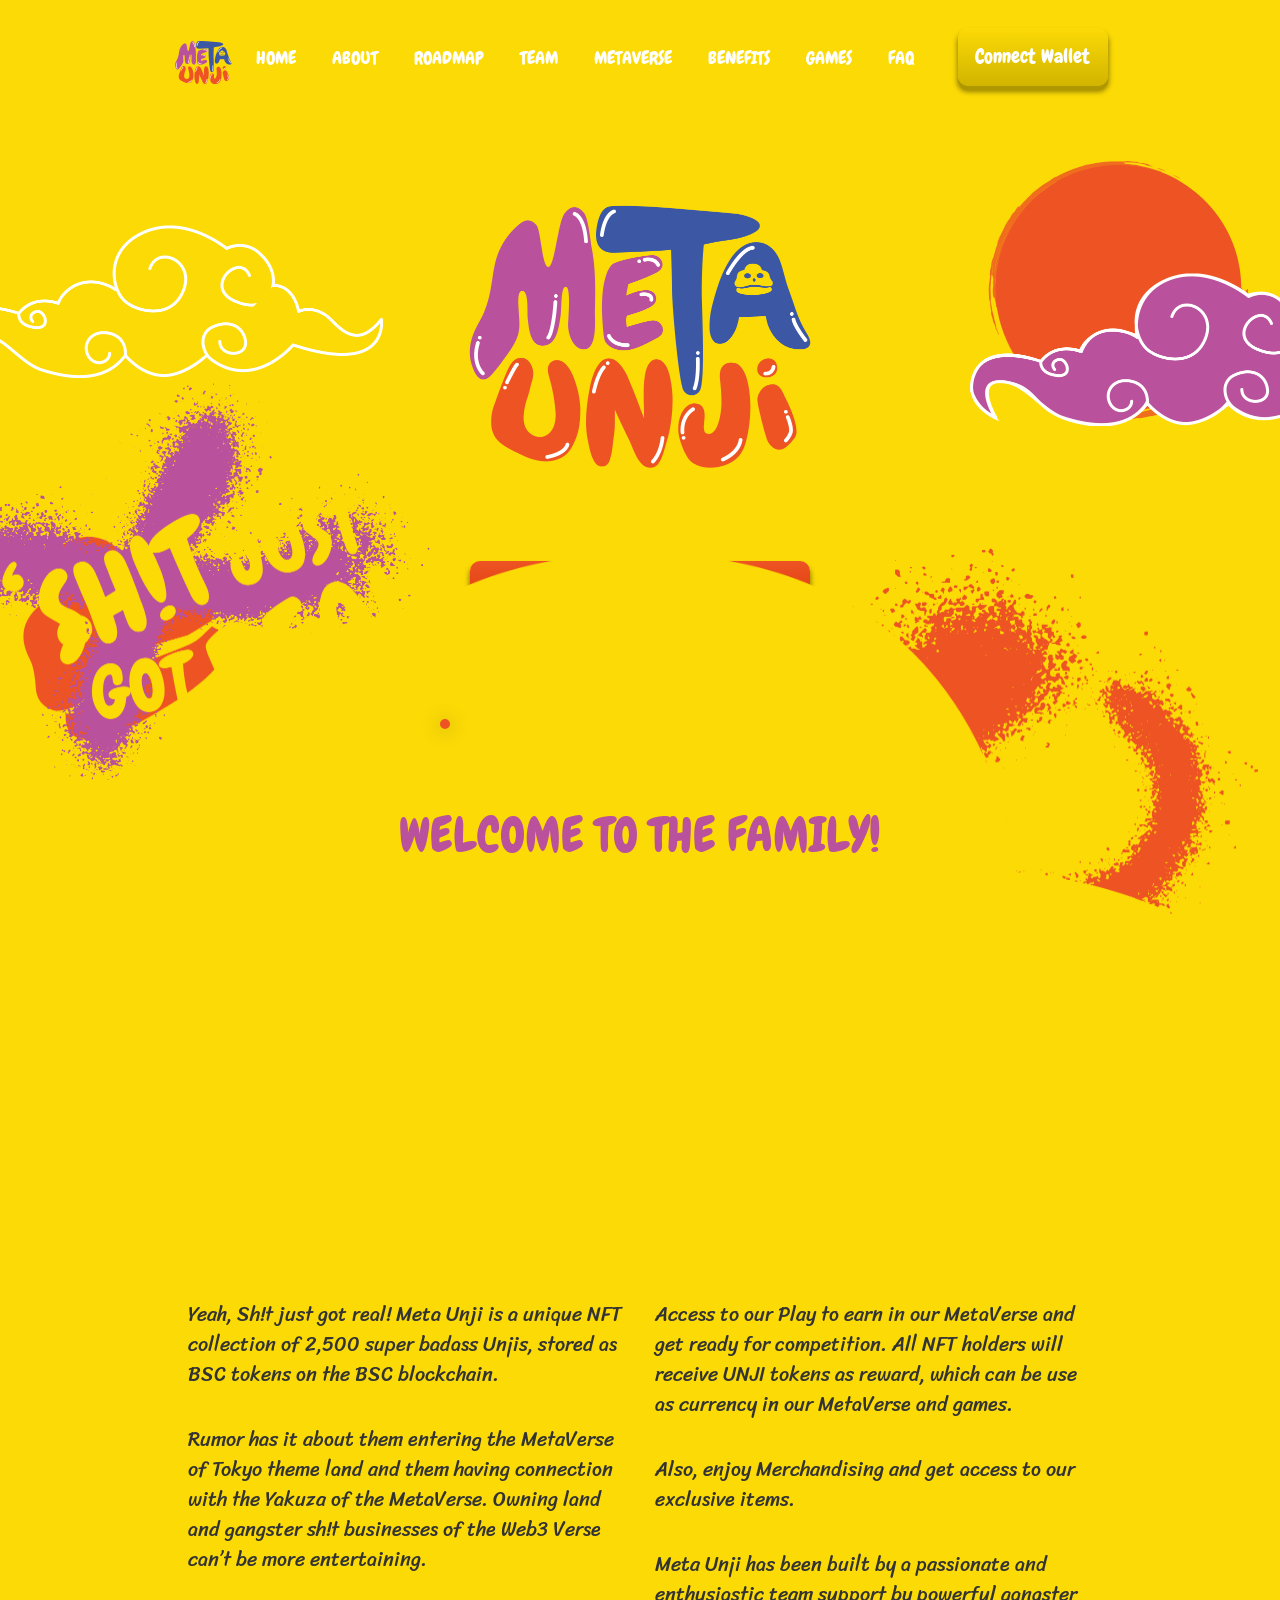
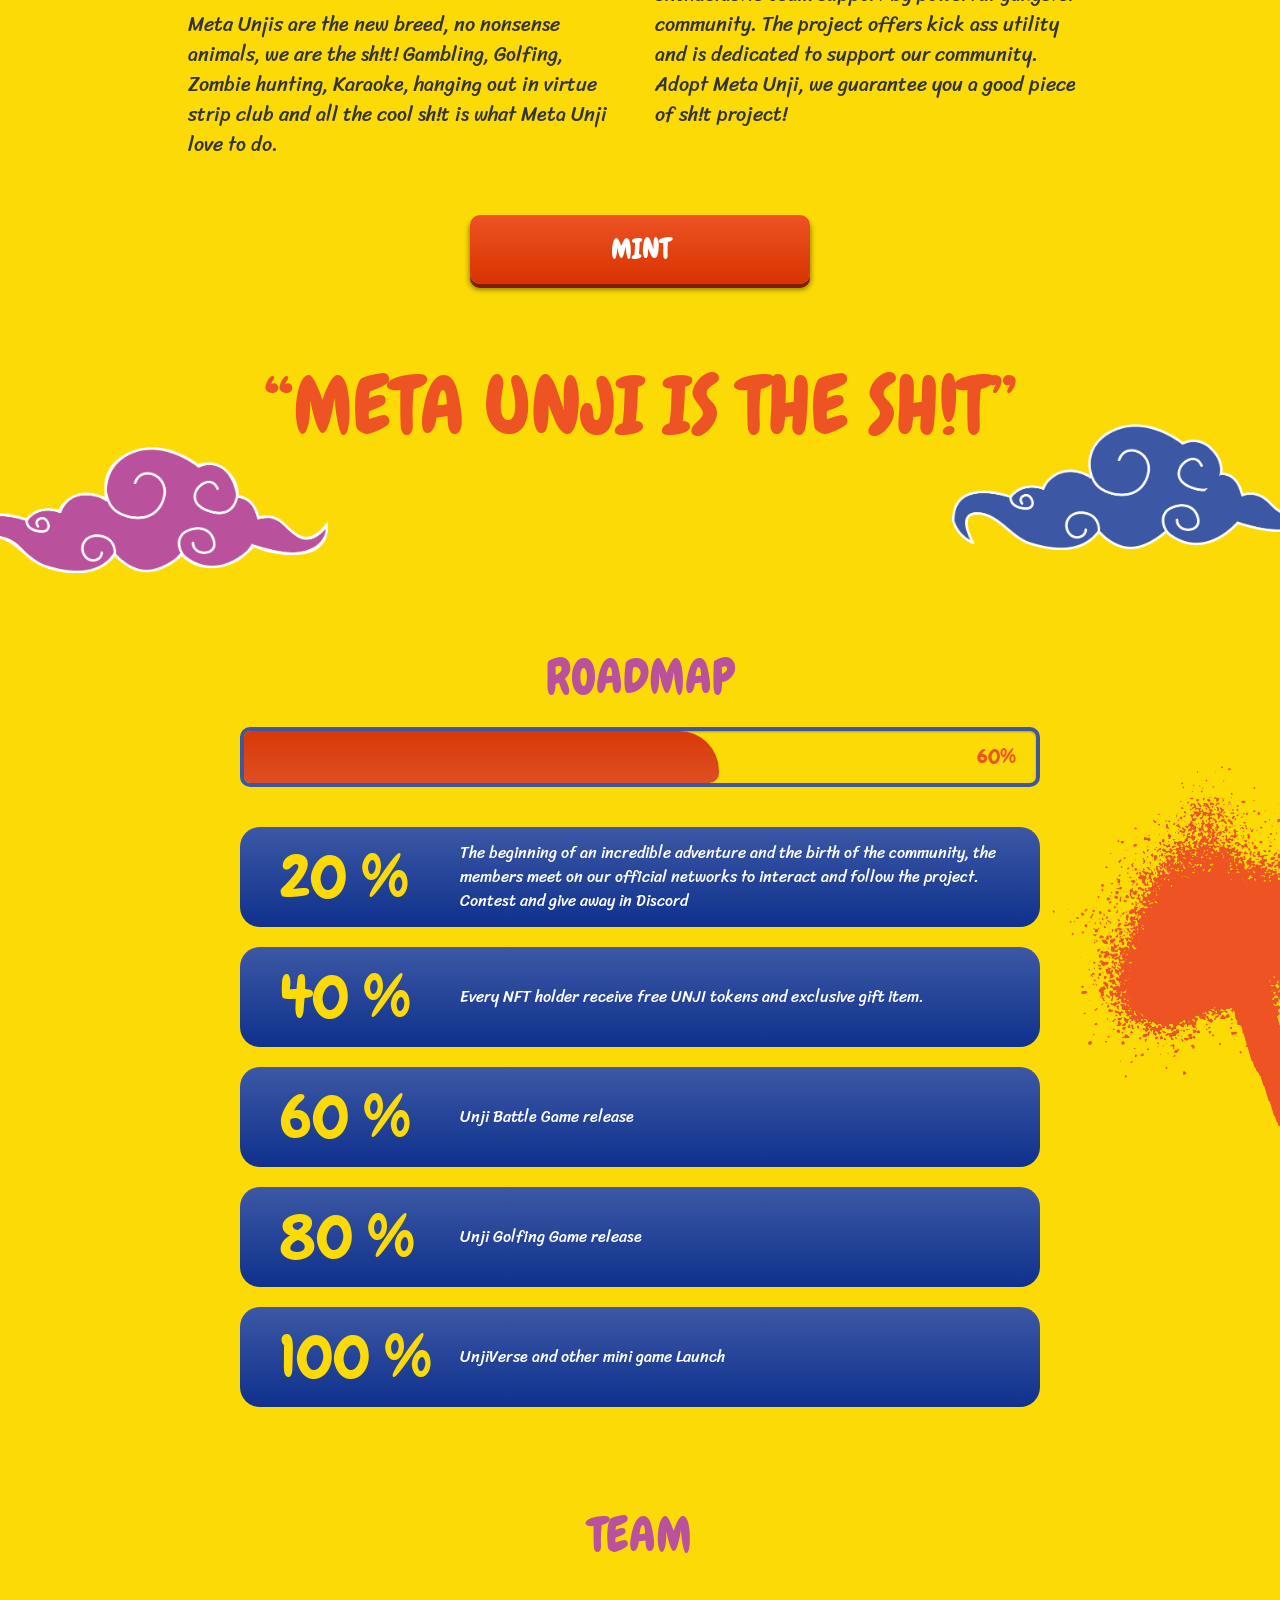
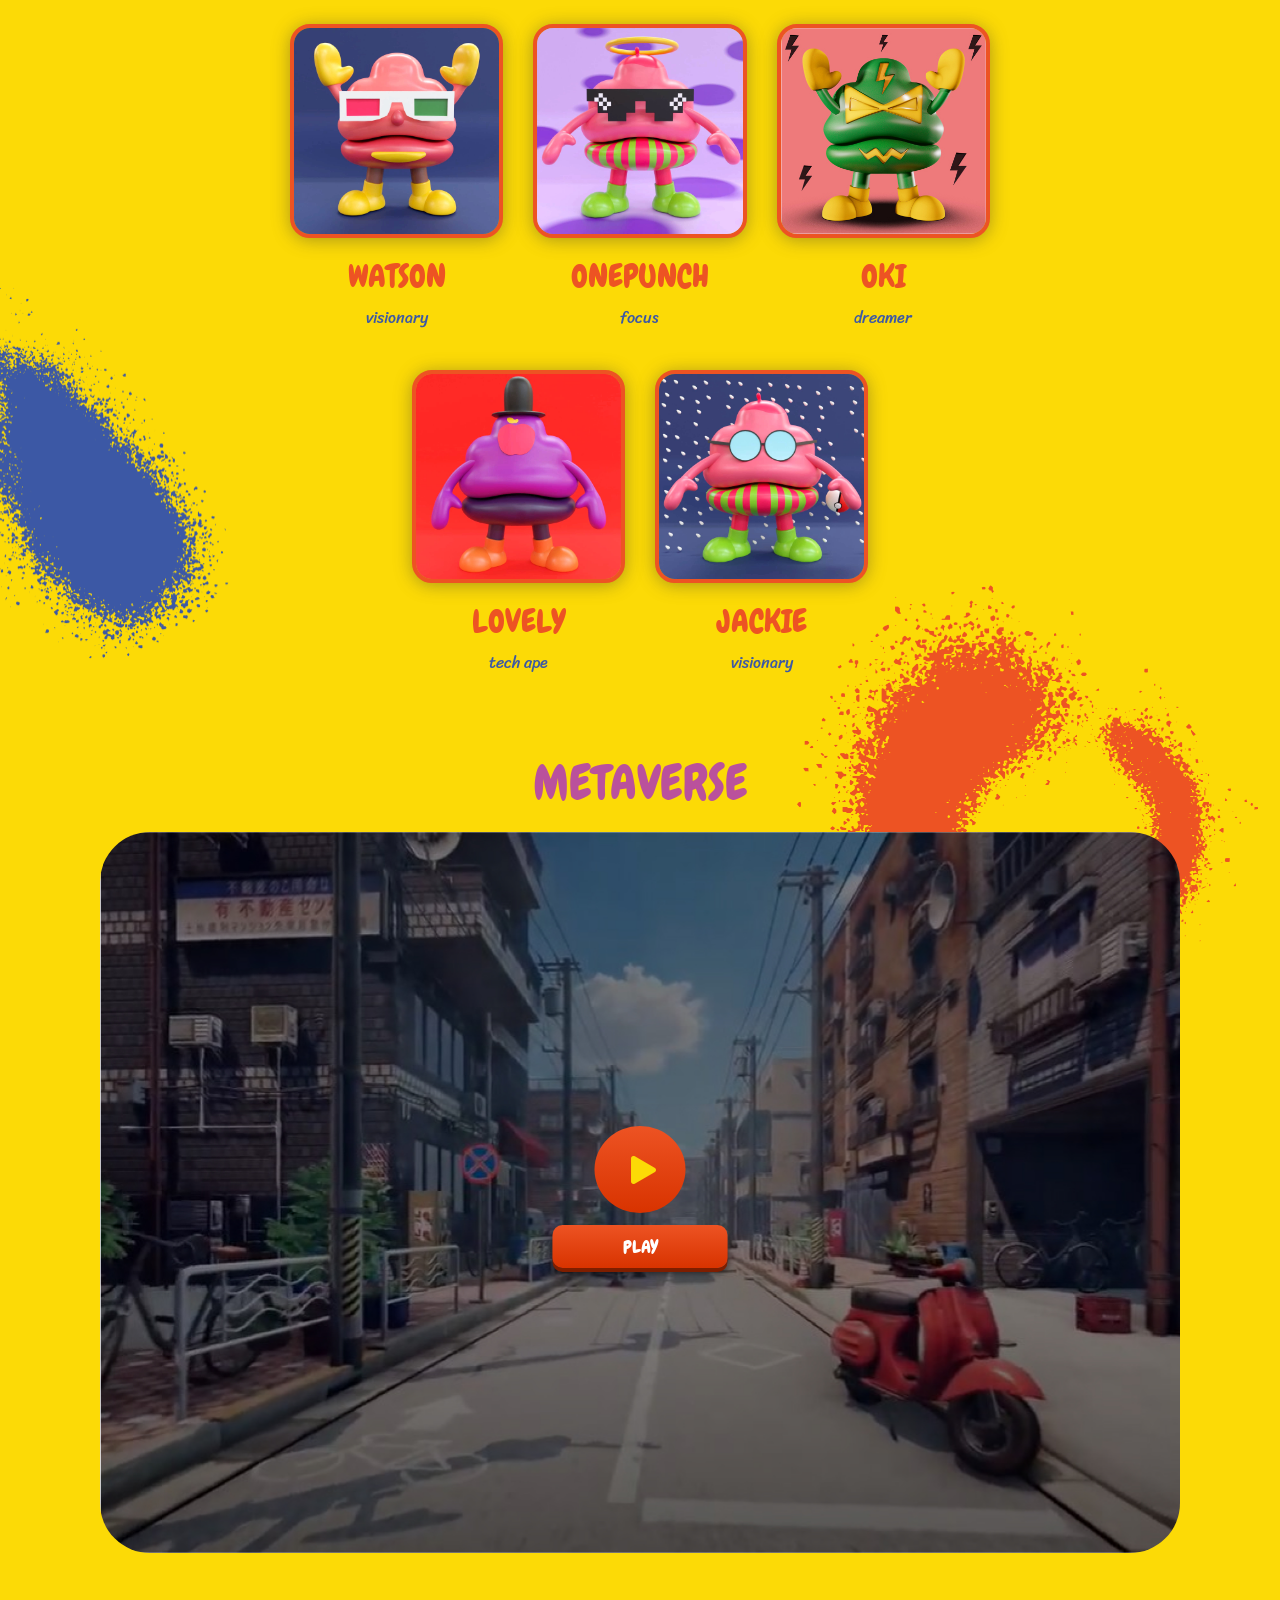
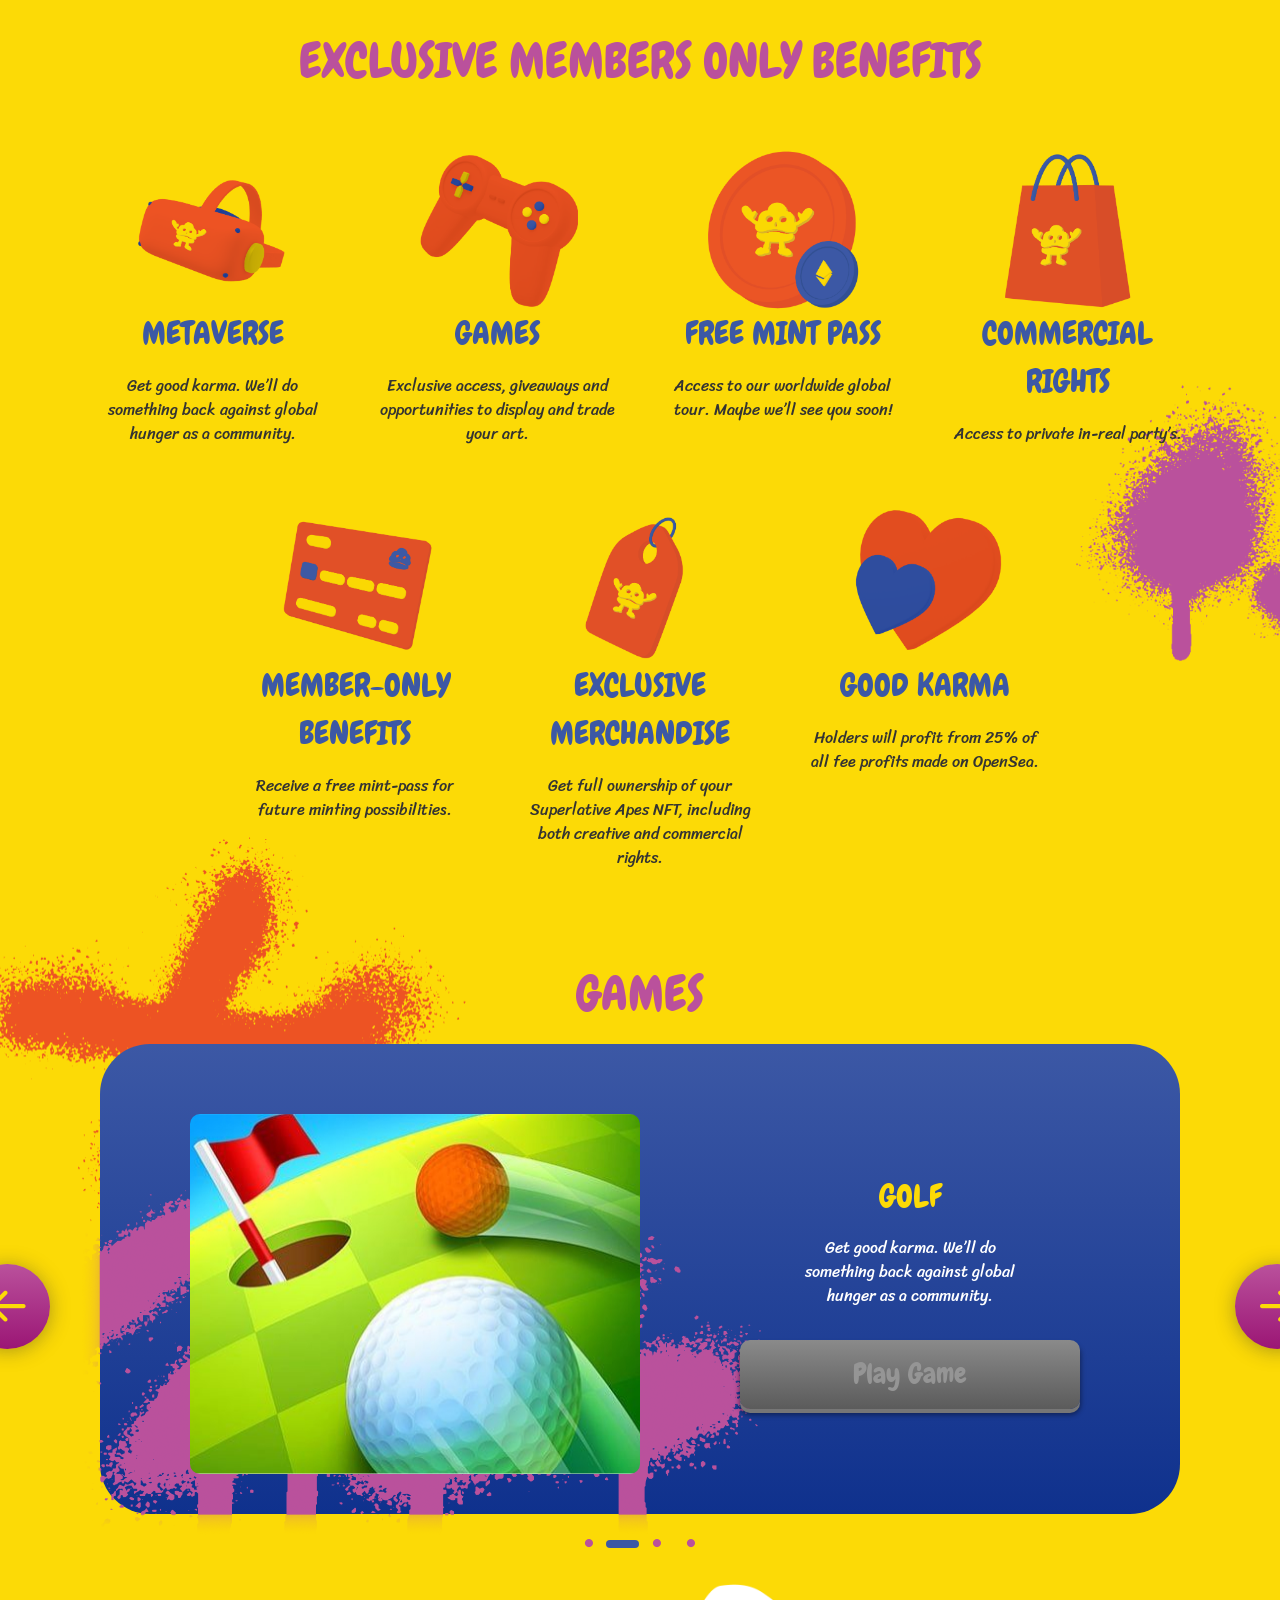
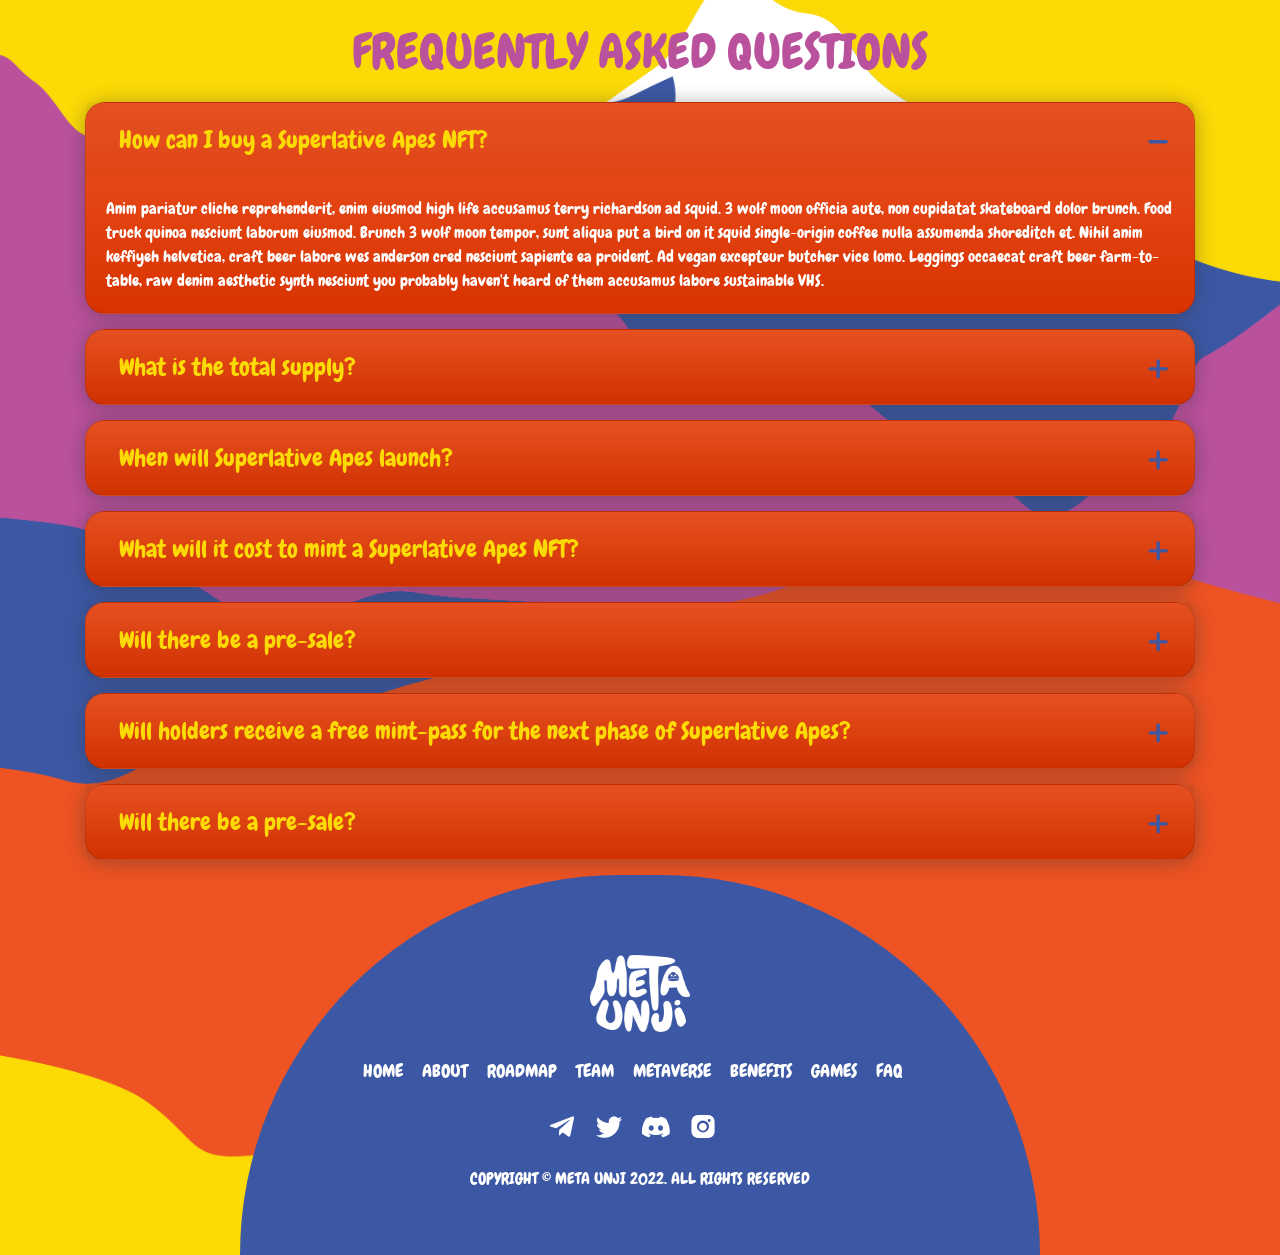
==== commit 3173aa35: "presale page" ====
--- a/index.html
+++ b/index.html
@@ -1,8 +1,7 @@
-<?php $root=""; ?>
 <!DOCTYPE html>
 <html lang="en">
 <head>
-<meta charset="utf-8">
+    <meta charset="utf-8">
     <meta http-equiv="Content-Type" content="text/html; charset=utf-8">
     <meta name="viewport" content="width=device-width, initial-scale=1, maximum-scale=1, shrink-to-fit=no">
     <meta http-equiv="X-UA-Compatible" content="IE=edge">
@@ -150,6 +149,9 @@
         </div>
         <div class="object-1 wow fadeInRight" data-wow-duration="1.5s" data-wow-delay="0.3s">
             <img src="assets/theme/img/element/Cloud03_1.png" alt="">
+        </div>
+        <div class="mint-btn">
+            <a class="button" href="presale.html" target="_blank">Mint</a>
         </div>
         <div>
             <h2 class="home-content__last">“Meta Unji <span class="ct-br-m"></span>is the sh!t”</h2>
--- a/assets/theme/css/iconfont.css
+++ b/assets/theme/css/iconfont.css
@@ -46,4 +46,10 @@
 }
 .ic-arrow-right:before {
     content: "\e907";
+}
+.ic-minus:before {
+    content: "\e908";
+}
+.ic-plus:before {
+    content: "\e909";
 }
--- a/assets/theme/css/theme.css
+++ b/assets/theme/css/theme.css
@@ -1 +1 @@
-@font-face{font-family:"Chewy";src:url("../fonts/Chewy/Chewy-Regular.eot");src:url("../fonts/Chewy/Chewy-Regular.eot?#iefix") format("embedded-opentype"),url("../fonts/Chewy/Chewy-Regular.woff2") format("woff2"),url("../fonts/Chewy/Chewy-Regular.woff") format("woff"),url("../fonts/Chewy/Chewy-Regular.ttf") format("truetype"),url("../fonts/Chewy/Chewy-Regular.svg#Chewy-Regular") format("svg");font-weight:normal;font-style:normal}@font-face{font-family:"Sriracha";src:url("../fonts/Sriracha/Sriracha-Regular.eot");src:url("../fonts/Sriracha/Sriracha-Regular.eot?#iefix") format("embedded-opentype"),url("../fonts/Sriracha/Sriracha-Regular.woff2") format("woff2"),url("../fonts/Sriracha/Sriracha-Regular.woff") format("woff"),url("../fonts/Sriracha/Sriracha-Regular.ttf") format("truetype"),url("../fonts/Sriracha/Sriracha-Regular.svg#Chewy-Regular") format("svg");font-weight:normal;font-style:normal}@-webkit-keyframes progressAnimation{0%{width:10%;background-color:#ed5323}100%{width:60%;background-color:#d83300}}@keyframes progressAnimation{0%{width:10%;background-color:#ed5323}100%{width:60%;background-color:#d83300}}body{margin:0;padding:0;position:relative;overflow:visible;overflow-y:visible;overflow-x:hidden;font-family:"Chewy";font-weight:normal;font-size:18px;line-height:1.5;-webkit-font-smoothing:antialiased;background-color:#fcda06;z-index:-1;width:100%}img{border:0;outline:0;max-width:100%;vertical-align:middle}.two-columns{width:100%;display:table;font-size:0;border-radius:12px}.two-columns.rtl{direction:rtl;unicode-bidi:bidi-override;text-align:left}.two-columns .column{width:50%;display:inline-block;vertical-align:middle;text-align:left;direction:ltr;unicode-bidi:bidi-override}.header{position:absolute;width:100%;top:0;z-index:999;height:70px}.header .navbar .navbar-toggler .ic-menu{font-size:45px;color:#fff}.header .navbar .main-menu{display:inline-flex;padding-top:20px}.header .navbar .main-menu .nav-logo{padding-right:15px}.header .navbar .main-menu .nav-logo img{max-width:60px}.header .navbar .main-menu .navbar-nav .nav-item{padding-right:20px}.header .navbar .main-menu .navbar-nav .nav-item .nav-link{color:#fff;text-transform:uppercase}.header .navbar .main-menu .navbar-nav .nav-item .nav-link:hover{color:#fcda06}.header .navbar .main-menu .btn-nav{position:relative;margin-left:15px;width:150px}.header .navbar .main-menu .btn-nav .button{display:block;font-size:20px;text-align:center;line-height:20px;text-decoration:none;color:#fff;background:linear-gradient(180deg, #FCDA06 0%, #D1B400 100%);border-radius:10px;position:absolute;top:0;width:150px;height:58px;padding-top:18px;box-shadow:0 4px 0 #af9700,0 5px 5px 1px rgba(0,0,0,.4);-webkit-box-shadow:0 4px 0 #af9700,0 5px 5px 1px rgba(0,0,0,.4)}.header .navbar .main-menu .btn-nav .button:hover{background:#ceb204;box-shadow:0 4px 0 #af9700,0 5px 5px 1px rgba(0,0,0,.4);-webkit-box-shadow:0 4px 0 #af9700,0 5px 5px 1px rgba(0,0,0,.4)}#home__section{position:relative;height:100%;z-index:-1;height:1300px}#home__section #vdo-bg{position:absolute;right:0;bottom:0;top:0;min-width:100%;min-height:1300px}#home__section .home-content{position:absolute;top:10%;width:100%}#home__section .home-content .object-1{position:absolute;max-width:435px;left:-52px;top:95px}#home__section .home-content .object-2{position:absolute;right:0;max-width:323px;top:0}#home__section .home-content .object-3{position:absolute;right:0;max-width:310px;top:143px;z-index:0}#home__section .home-content .object-4{max-width:323px;position:absolute;left:-40px}#home__section .home-content .object-5{max-width:505px;position:absolute;left:-74px;top:32%}#home__section .home-content .object-6{max-width:492px;position:absolute;left:-27px;top:44%}#home__section .home-content .object-7{max-width:505px;position:absolute;right:0;top:56%}#home__section .home-content .main-logo{max-width:363px;margin:auto}#home__section .home-content .home-content__head .btn-check-it{margin:80px 0}#home__section .home-content .home-content__head .btn-check-it .button{margin:auto;display:block;font-size:28px;text-align:center;line-height:20px;text-decoration:none;color:#fff;background:linear-gradient(180deg, #ED5323 0%, #D83300 100%);border-radius:10px;width:340px;height:69px;padding-top:24px;box-shadow:0 4px 0 #7e1e00,0 5px 5px 1px rgba(0,0,0,.4);-webkit-box-shadow:0 4px 0 #7e1e00,0 5px 5px 1px rgba(0,0,0,.4)}#home__section .home-content .home-content__head .btn-check-it .button:hover{background:#b42b00;box-shadow:0 4px 0 #7e1e00,0 5px 5px 1px rgba(0,0,0,.4);-webkit-box-shadow:0 4px 0 #7e1e00,0 5px 5px 1px rgba(0,0,0,.4)}#home__section .home-content .home-content__head .home-content__img{max-width:400px;margin:auto}#home__section .home-content .home-content__head .home-content__img img{border-radius:20px;position:relative;border:5px solid #ed5323;filter:drop-shadow(0px 2px 9px rgba(51, 51, 51, 0.4));z-index:1}#home__section .home-content .home-content__head .home-content__img:before{content:"";background:url(../img/home-bg.png);width:100%;height:100%;position:absolute;left:0;display:block;background-size:cover;z-index:1;bottom:-57%}#home__section .home-content .home-content__head .home-content__title{position:relative;color:#ba519c;text-transform:uppercase;text-align:center;padding-top:70px;z-index:1}#home__section .home-content .home-content__head .home-content__title h2{font-size:48px}#home-content__section{position:relative;max-width:934px;margin:auto}#home-content__section p{font-family:"Sriracha";font-size:20px;font-weight:normal;color:#333}#home-content__section .home-content__last{margin-top:50px;margin-bottom:150px;text-align:center;color:#ed5323;font-size:80px;line-height:105px;text-transform:uppercase}#home-content__section .object-1{max-width:360px;position:absolute;left:-22%;bottom:-15%}#home-content__section .object-2{max-width:360px;position:absolute;right:-22%;bottom:-12%}.section{padding:40px 0}.section .title-section h3{text-align:center;font-size:48px;color:#ba519c;text-transform:uppercase;margin-bottom:20px}#roadmap__section{position:relative}#roadmap__section .progress{max-width:800px;height:60px;margin:auto;border-radius:10px;background:#fcda06;box-shadow:inset 0 1px 2px rgba(0,0,0,.25),0 1px rgba(255,255,255,.08);border:4px solid #3c58a5;margin-bottom:40px;position:relative}#roadmap__section .progress .progress-bar{background-color:#d83300;width:60%;height:100%;border-top-right-radius:40px;border-bottom-right-radius:10px;background-image:linear-gradient(to bottom, rgba(255, 255, 255, 0.027), rgba(255, 255, 255, 0.137));transition:.4s linear;transition-property:width,background-color;-webkit-animation:progressAnimation 6s;animation:progressAnimation 6s}#roadmap__section .progress .progress-num{font-size:20px;color:#ed5323;position:absolute;top:10px;right:20px}#roadmap__section .roadmap-content{max-width:800px;margin:auto;background:linear-gradient(180deg, #3C58A5 0%, #0F318D 100%);border-radius:20px;padding:5px 40px;margin-bottom:20px}#roadmap__section .roadmap-content p{margin-bottom:0}#roadmap__section .roadmap-content .roadmap-content__row{width:100%;display:table}#roadmap__section .roadmap-content .roadmap-content__row .roadmap-content__row-num{width:25%;display:table-cell;vertical-align:middle}#roadmap__section .roadmap-content .roadmap-content__row .roadmap-content__row-num .roadmap-content__num{font-size:60px;color:#fcda06}#roadmap__section .roadmap-content .roadmap-content__row .roadmap-content__row-text{width:75%;display:table-cell;vertical-align:middle}#roadmap__section .roadmap-content .roadmap-content__row .roadmap-content__row-text .roadmap-content__text{font-size:16px;color:#fff;font-family:"Sriracha"}#roadmap__section .object-1{max-width:230px;position:absolute;top:16%;right:0}#team__section{position:relative}#team__section .object-1{max-width:505px;position:absolute;top:46%;left:-15%}#team__section .team-lists{width:700px;margin:auto}#team__section .team-lists .team-list img{border-radius:20px;border:4px solid #ed5323;margin-top:40px;filter:drop-shadow(0px 2px 9px rgba(51, 51, 51, 0.4))}#team__section .team-lists .team-list .title{font-size:32px;color:#ed5323;margin-bottom:5px;margin-top:15px;text-transform:uppercase}#team__section .team-lists .team-list .desc{color:#3c58a5;font-size:16px;font-family:"Sriracha";margin-bottom:0}#metaverse__section{position:relative}#metaverse__section .object-1{max-width:505px;position:absolute;right:0;top:-15%}#metaverse__section .metaverse-video .wrapper{position:relative;width:1080px;margin:auto}#metaverse__section .metaverse-video .wrapper iframe{display:none;border-radius:50px}#metaverse__section .metaverse-video .wrapper #video-cover{max-width:1080px;height:100%;border-radius:50px}#metaverse__section .metaverse-video .wrapper #player{width:1080px;height:720px}#metaverse__section .metaverse-video .wrapper .play-btn{position:absolute;z-index:666;top:50%;left:50%;transform:translate(-50%, -50%);background-color:transparent;border:0}#metaverse__section .metaverse-video .wrapper .play-btn .play-long{margin-top:20px}#metaverse__section .metaverse-video .wrapper .play-btn .play-long .button{text-transform:uppercase;color:#fff;background:linear-gradient(180deg, #ED5323 0%, #D83300 100%);border-radius:10px;padding:10px 70px;box-shadow:0 4px 0 #7e1e00,0 5px 5px 1px rgba(0,0,0,.4);-webkit-box-shadow:0 4px 0 #7e1e00,0 5px 5px 1px rgba(0,0,0,.4)}#metaverse__section .metaverse-video .wrapper .play-btn .play-long .button:hover{text-decoration:none}#metaverse__section .metaverse-video .wrapper .play{background:linear-gradient(180deg, #ED5323 0%, #D83300 100%);border-radius:50%;padding:16px 14px 8px 20px;border:none}#metaverse__section .metaverse-video .wrapper .play .ic{font-size:60px;color:#fcda06}#exclusive__section{position:relative}#exclusive__section .object-1{position:absolute;max-width:230px;top:42%;right:0}#exclusive__section .exclusive-lists .exclusive-list{padding-top:40px}#exclusive__section .exclusive-lists .exclusive-list img{max-width:160px}#exclusive__section .exclusive-lists .exclusive-list .title{font-size:32px;color:#3c58a5;text-transform:uppercase}#exclusive__section .exclusive-lists .exclusive-list .desc{font-size:16px;font-family:"Sriracha";color:#333}#games__sention{position:relative}#games__sention .object-1{position:absolute;max-width:505px;top:-16%;left:-3%}#games__sention .games-box{position:relative;max-width:1080px;background:linear-gradient(180deg, #3C58A5 0%, #0F318D 100%);padding-top:30px;border-radius:50px;margin:auto}#games__sention .games-box::before{content:"";width:1001px;height:723px;background:url(../img/games/Games-BG.png);position:absolute;left:-21px;display:block;background-size:cover;z-index:0;bottom:-23px}#games__sention .games-box .tab{position:relative;text-align:center}#games__sention .games-box .tab .control{width:100%;display:table;border-radius:5px}#games__sention .games-box .tab .control .tab-menu{position:relative;background:linear-gradient(180deg, #ED5323 0%, #D83300 100%);width:180px;height:61px;color:#fff;box-shadow:0px 2px 20px rgba(51,51,51,.4);border-radius:10px;margin-left:15px;font-size:22px;display:inline-block;line-height:65px}#games__sention .games-box .tab .control .tab-menu:hover{text-decoration:none}#games__sention .games-box .games-slide{padding:40px 0}#games__sention .games-box .games-slide .slick-next{right:-75px}#games__sention .games-box .games-slide .slick-next::before{font-family:"iconfont";content:"";color:#fcda06;background:linear-gradient(180deg, #BA519C 0%, #9B1675 100%);box-shadow:0px 2px 20px rgba(51,51,51,.4);font-size:45px;border-radius:50%;opacity:1;padding:20px}#games__sention .games-box .games-slide .slick-prev{left:-135px}#games__sention .games-box .games-slide .slick-prev::before{font-family:"iconfont";content:"";color:#fcda06;background:linear-gradient(180deg, #BA519C 0%, #9B1675 100%);box-shadow:0px 2px 20px rgba(51,51,51,.4);font-size:45px;border-radius:50%;opacity:1;padding:20px}#games__sention .games-box .games-slide .slick-dots{bottom:-40px}#games__sention .games-box .games-slide .slick-dots li{margin:0 7px}#games__sention .games-box .games-slide .slick-dots li button::before{font-size:34px;color:#ba519c;opacity:1}#games__sention .games-box .games-slide .slick-dots li.slick-active button::before{content:"";width:33px;height:8px;background-color:#3c58a5;border-radius:4px;top:6px;left:-7px;opacity:1}#games__sention .games-box .games-slide .games-item .games-img{max-width:450px;float:right}#games__sention .games-box .games-slide .games-item .games-img img{width:100%;border-radius:10px}#games__sention .games-box .games-slide .games-item .games-content .title{font-size:32px;color:#fcda06;text-transform:uppercase;margin-bottom:15px}#games__sention .games-box .games-slide .games-item .games-content .desc{font-family:"Sriracha";font-size:16px;color:#fff;margin-bottom:25px}#games__sention .games-box .games-slide .games-item .games-content .btn .button{display:block;font-size:28px;text-align:center;line-height:20px;text-decoration:none;color:#fff;background:linear-gradient(180deg, #FCDA06 0%, #D1B400 100%);border-radius:10px;width:340px;height:69px;box-shadow:0 4px 0 #af9700,0 5px 5px 1px rgba(0,0,0,.4);-webkit-box-shadow:0 4px 0 #af9700,0 5px 5px 1px rgba(0,0,0,.4);border:none}#games__sention .games-box .games-slide .games-item .games-content .btn .button:disabled{color:#959595;background:linear-gradient(180deg, #8A8A8A 0%, #5B5B5B 100%);box-shadow:0 4px 0 #767676,0 5px 5px 1px rgba(0,0,0,.4);-webkit-box-shadow:0 4px 0 #767676,0 5px 5px 1px rgba(0,0,0,.4)}#questions__section{background:url(../img/meta-unji-bg.png);background-size:cover;padding-bottom:0}#questions__section #questions .card{background:linear-gradient(180deg, #ED5323 0%, #D83300 100%);margin-bottom:15px;color:#fcda06;box-shadow:0px 2px 20px rgba(51,51,51,.4);border-radius:20px}#questions__section #questions .card .card-header{position:relative;border-bottom:none}#questions__section #questions .card .card-header .btn{color:#fcda06;font-size:24px}#questions__section #questions .card .card-header .btn:hover{text-decoration:none}#questions__section #questions .card .card-header .btn:after{position:absolute;right:26px;top:29px;content:"";width:20px;height:20px;display:block;background-image:url(../img/plus.svg);background-size:20px;background-repeat:no-repeat;transform:rotate(-180deg)}#questions__section #questions .card .card-header .btn:not(.collapsed):after{background-image:url(../img/minus.svg);top:21px}#questions__section #questions .card .card-body{color:#fff;font-size:16px}#questions__section .foorter-desktop{max-width:800px;height:380px;margin:auto;background:#3c58a5;border-top-left-radius:400px;border-top-right-radius:400px}#questions__section .foorter-desktop .footer-logo{margin:auto;padding-top:80px;max-width:100px}#questions__section .foorter-desktop .footer-menu{margin-top:25px}#questions__section .foorter-desktop .footer-menu ul{padding-left:0;list-style:none}#questions__section .foorter-desktop .footer-menu ul li{display:inline-block;color:#fff;padding-right:15px;text-transform:uppercase}#questions__section .foorter-desktop .footer-menu ul li a{color:#fff}#questions__section .foorter-desktop .footer-menu ul li a:hover{text-decoration:none;color:#fcda06}#questions__section .foorter-desktop .social-list{margin-top:25px}#questions__section .foorter-desktop .social-list ul{padding-left:0;list-style:none}#questions__section .foorter-desktop .social-list ul li{display:inline-block;padding-right:15px;text-transform:uppercase}#questions__section .foorter-desktop .social-list ul li a{color:#fff;font-size:28px}#questions__section .foorter-desktop .social-list ul li a:hover{text-decoration:none;color:#fcda06}#questions__section .foorter-desktop .copy-right{margin-top:15px;text-transform:uppercase;color:#fff;font-size:16px}+@font-face{font-family:"Chewy";src:url("../fonts/Chewy/Chewy-Regular.eot");src:url("../fonts/Chewy/Chewy-Regular.eot?#iefix") format("embedded-opentype"),url("../fonts/Chewy/Chewy-Regular.woff2") format("woff2"),url("../fonts/Chewy/Chewy-Regular.woff") format("woff"),url("../fonts/Chewy/Chewy-Regular.ttf") format("truetype"),url("../fonts/Chewy/Chewy-Regular.svg#Chewy-Regular") format("svg");font-weight:normal;font-style:normal}@font-face{font-family:"Sriracha";src:url("../fonts/Sriracha/Sriracha-Regular.eot");src:url("../fonts/Sriracha/Sriracha-Regular.eot?#iefix") format("embedded-opentype"),url("../fonts/Sriracha/Sriracha-Regular.woff2") format("woff2"),url("../fonts/Sriracha/Sriracha-Regular.woff") format("woff"),url("../fonts/Sriracha/Sriracha-Regular.ttf") format("truetype"),url("../fonts/Sriracha/Sriracha-Regular.svg#Chewy-Regular") format("svg");font-weight:normal;font-style:normal}@-webkit-keyframes progressAnimation{0%{width:10%;background-color:#ed5323}100%{width:60%;background-color:#d83300}}@keyframes progressAnimation{0%{width:10%;background-color:#ed5323}100%{width:60%;background-color:#d83300}}body{margin:0;padding:0;position:relative;overflow:visible;overflow-y:visible;overflow-x:hidden;font-family:"Chewy";font-weight:normal;font-size:18px;line-height:1.5;-webkit-font-smoothing:antialiased;background-color:#fcda06;z-index:-1;width:100%}img{border:0;outline:0;max-width:100%;vertical-align:middle}.two-columns{width:100%;display:table;font-size:0;border-radius:12px}.two-columns.rtl{direction:rtl;unicode-bidi:bidi-override;text-align:left}.two-columns .column{width:50%;display:inline-block;vertical-align:middle;text-align:left;direction:ltr;unicode-bidi:bidi-override}.header{position:absolute;width:100%;top:0;z-index:999;height:70px}.header .navbar .navbar-toggler .ic-menu{font-size:45px;color:#fff}.header .navbar .main-menu{display:inline-flex;padding-top:20px}.header .navbar .main-menu .nav-logo{padding-right:15px}.header .navbar .main-menu .nav-logo img{max-width:60px}.header .navbar .main-menu .navbar-nav .nav-item{padding-right:20px}.header .navbar .main-menu .navbar-nav .nav-item .nav-link{color:#fff;text-transform:uppercase}.header .navbar .main-menu .navbar-nav .nav-item .nav-link:hover{color:#fcda06}.header .navbar .main-menu .btn-nav{position:relative;margin-left:15px;width:150px}.header .navbar .main-menu .btn-nav .button{display:block;font-size:20px;text-align:center;line-height:20px;text-decoration:none;color:#fff;background:linear-gradient(180deg, #FCDA06 0%, #D1B400 100%);border-radius:10px;position:absolute;top:0;width:150px;height:58px;padding-top:18px;box-shadow:0 4px 0 #af9700,0 5px 5px 1px rgba(0,0,0,.4);-webkit-box-shadow:0 4px 0 #af9700,0 5px 5px 1px rgba(0,0,0,.4)}.header .navbar .main-menu .btn-nav .button:hover{background:#ceb204;box-shadow:0 4px 0 #af9700,0 5px 5px 1px rgba(0,0,0,.4);-webkit-box-shadow:0 4px 0 #af9700,0 5px 5px 1px rgba(0,0,0,.4)}#home__section{position:relative;height:100%;z-index:-1;height:1300px}#home__section #vdo-bg{position:absolute;right:0;bottom:0;top:0;min-width:100%;min-height:1300px}#home__section .home-content{position:absolute;top:10%;width:100%}#home__section .home-content .object-1{position:absolute;max-width:435px;left:-52px;top:95px}#home__section .home-content .object-2{position:absolute;right:0;max-width:323px;top:0}#home__section .home-content .object-3{position:absolute;right:0;max-width:310px;top:143px;z-index:0}#home__section .home-content .object-4{max-width:323px;position:absolute;left:-40px}#home__section .home-content .object-5{max-width:505px;position:absolute;left:-74px;top:32%}#home__section .home-content .object-6{max-width:492px;position:absolute;left:-27px;top:44%}#home__section .home-content .object-7{max-width:505px;position:absolute;right:0;top:56%}#home__section .home-content .main-logo{max-width:363px;margin:auto}#home__section .home-content .home-content__head .btn-check-it{margin:80px 0}#home__section .home-content .home-content__head .btn-check-it .button{margin:auto;display:block;font-size:28px;text-align:center;line-height:20px;text-decoration:none;color:#fff;background:linear-gradient(180deg, #ED5323 0%, #D83300 100%);border-radius:10px;width:340px;height:69px;padding-top:24px;box-shadow:0 4px 0 #7e1e00,0 5px 5px 1px rgba(0,0,0,.4);-webkit-box-shadow:0 4px 0 #7e1e00,0 5px 5px 1px rgba(0,0,0,.4)}#home__section .home-content .home-content__head .btn-check-it .button:hover{background:#b42b00;box-shadow:0 4px 0 #7e1e00,0 5px 5px 1px rgba(0,0,0,.4);-webkit-box-shadow:0 4px 0 #7e1e00,0 5px 5px 1px rgba(0,0,0,.4)}#home__section .home-content .home-content__head .home-content__img{max-width:400px;margin:auto}#home__section .home-content .home-content__head .home-content__img img{border-radius:20px;position:relative;border:5px solid #ed5323;filter:drop-shadow(0px 2px 9px rgba(51, 51, 51, 0.4));z-index:1}#home__section .home-content .home-content__head .home-content__img:before{content:"";background:url(../img/home-bg.png);width:100%;height:100%;position:absolute;left:0;display:block;background-size:cover;z-index:1;bottom:-57%}#home__section .home-content .home-content__head .home-content__title{position:relative;color:#ba519c;text-transform:uppercase;text-align:center;padding-top:70px;z-index:1}#home__section .home-content .home-content__head .home-content__title h2{font-size:48px}#home-content__section{position:relative;max-width:934px;margin:auto}#home-content__section p{font-family:"Sriracha";font-size:20px;font-weight:normal;color:#333;margin-bottom:35px}#home-content__section .mint-btn{margin-top:20px}#home-content__section .mint-btn .button{margin:auto;display:block;font-size:28px;text-align:center;line-height:20px;text-decoration:none;text-transform:uppercase;color:#fff;background:linear-gradient(180deg, #ED5323 0%, #D83300 100%);border-radius:10px;width:340px;height:69px;padding-top:24px;box-shadow:0 4px 0 #7e1e00,0 5px 5px 1px rgba(0,0,0,.4);-webkit-box-shadow:0 4px 0 #7e1e00,0 5px 5px 1px rgba(0,0,0,.4)}#home-content__section .home-content__last{margin-top:70px;margin-bottom:150px;text-align:center;color:#ed5323;font-size:80px;line-height:105px;text-transform:uppercase}#home-content__section .object-1{max-width:360px;position:absolute;left:-22%;bottom:-15%}#home-content__section .object-2{max-width:360px;position:absolute;right:-22%;bottom:-12%}.section{padding:40px 0}.section .title-section h3{text-align:center;font-size:48px;color:#ba519c;text-transform:uppercase;margin-bottom:20px}#roadmap__section{position:relative}#roadmap__section .progress{max-width:800px;height:60px;margin:auto;border-radius:10px;background:#fcda06;box-shadow:inset 0 1px 2px rgba(0,0,0,.25),0 1px rgba(255,255,255,.08);border:4px solid #3c58a5;margin-bottom:40px;position:relative}#roadmap__section .progress .progress-bar{background-color:#d83300;width:60%;height:100%;border-top-right-radius:40px;border-bottom-right-radius:10px;background-image:linear-gradient(to bottom, rgba(255, 255, 255, 0.027), rgba(255, 255, 255, 0.137));transition:.4s linear;transition-property:width,background-color;-webkit-animation:progressAnimation 6s;animation:progressAnimation 6s}#roadmap__section .progress .progress-num{font-size:20px;color:#ed5323;position:absolute;top:10px;right:20px}#roadmap__section .roadmap-content{max-width:800px;margin:auto;background:linear-gradient(180deg, #3C58A5 0%, #0F318D 100%);border-radius:20px;padding:5px 40px;margin-bottom:20px}#roadmap__section .roadmap-content p{margin-bottom:0}#roadmap__section .roadmap-content .roadmap-content__row{width:100%;display:table}#roadmap__section .roadmap-content .roadmap-content__row .roadmap-content__row-num{width:25%;display:table-cell;vertical-align:middle}#roadmap__section .roadmap-content .roadmap-content__row .roadmap-content__row-num .roadmap-content__num{font-size:60px;color:#fcda06}#roadmap__section .roadmap-content .roadmap-content__row .roadmap-content__row-text{width:75%;display:table-cell;vertical-align:middle}#roadmap__section .roadmap-content .roadmap-content__row .roadmap-content__row-text .roadmap-content__text{font-size:16px;color:#fff;font-family:"Sriracha"}#roadmap__section .object-1{max-width:230px;position:absolute;top:16%;right:0}#team__section{position:relative}#team__section .object-1{max-width:505px;position:absolute;top:46%;left:-15%}#team__section .team-lists{width:700px;margin:auto}#team__section .team-lists .team-list img{border-radius:20px;border:4px solid #ed5323;margin-top:40px;filter:drop-shadow(0px 2px 9px rgba(51, 51, 51, 0.4))}#team__section .team-lists .team-list .title{font-size:32px;color:#ed5323;margin-bottom:5px;margin-top:15px;text-transform:uppercase}#team__section .team-lists .team-list .desc{color:#3c58a5;font-size:16px;font-family:"Sriracha";margin-bottom:0}#metaverse__section{position:relative}#metaverse__section .object-1{max-width:505px;position:absolute;right:0;top:-15%}#metaverse__section .metaverse-video .wrapper{position:relative;width:1080px;margin:auto}#metaverse__section .metaverse-video .wrapper iframe{display:none;border-radius:50px}#metaverse__section .metaverse-video .wrapper #video-cover{max-width:1080px;height:100%;border-radius:50px}#metaverse__section .metaverse-video .wrapper #player{width:1080px;height:720px}#metaverse__section .metaverse-video .wrapper .play-btn{position:absolute;z-index:666;top:50%;left:50%;transform:translate(-50%, -50%);background-color:transparent;border:0}#metaverse__section .metaverse-video .wrapper .play-btn .play-long{margin-top:20px}#metaverse__section .metaverse-video .wrapper .play-btn .play-long .button{text-transform:uppercase;color:#fff;background:linear-gradient(180deg, #ED5323 0%, #D83300 100%);border-radius:10px;padding:10px 70px;box-shadow:0 4px 0 #7e1e00,0 5px 5px 1px rgba(0,0,0,.4);-webkit-box-shadow:0 4px 0 #7e1e00,0 5px 5px 1px rgba(0,0,0,.4)}#metaverse__section .metaverse-video .wrapper .play-btn .play-long .button:hover{text-decoration:none}#metaverse__section .metaverse-video .wrapper .play{background:linear-gradient(180deg, #ED5323 0%, #D83300 100%);border-radius:50%;padding:16px 14px 8px 20px;border:none}#metaverse__section .metaverse-video .wrapper .play .ic{font-size:60px;color:#fcda06}#exclusive__section{position:relative}#exclusive__section .object-1{position:absolute;max-width:230px;top:42%;right:0}#exclusive__section .exclusive-lists .exclusive-list{padding-top:40px}#exclusive__section .exclusive-lists .exclusive-list img{max-width:160px}#exclusive__section .exclusive-lists .exclusive-list .title{font-size:32px;color:#3c58a5;text-transform:uppercase}#exclusive__section .exclusive-lists .exclusive-list .desc{font-size:16px;font-family:"Sriracha";color:#333}#games__sention{position:relative}#games__sention .object-1{position:absolute;max-width:505px;top:-16%;left:-3%}#games__sention .games-box{position:relative;max-width:1080px;background:linear-gradient(180deg, #3C58A5 0%, #0F318D 100%);padding-top:30px;border-radius:50px;margin:auto}#games__sention .games-box::before{content:"";width:1001px;height:723px;background:url(../img/games/Games-BG.png);position:absolute;left:-21px;display:block;background-size:cover;z-index:0;bottom:-23px}#games__sention .games-box .tab{position:relative;text-align:center}#games__sention .games-box .tab .control{width:100%;display:table;border-radius:5px}#games__sention .games-box .tab .control .tab-menu{position:relative;background:linear-gradient(180deg, #ED5323 0%, #D83300 100%);width:180px;height:61px;color:#fff;box-shadow:0px 2px 20px rgba(51,51,51,.4);border-radius:10px;margin-left:15px;font-size:22px;display:inline-block;line-height:65px}#games__sention .games-box .tab .control .tab-menu:hover{text-decoration:none}#games__sention .games-box .games-slide{padding:40px 0}#games__sention .games-box .games-slide .slick-next{right:-75px}#games__sention .games-box .games-slide .slick-next::before{font-family:"iconfont";content:"";color:#fcda06;background:linear-gradient(180deg, #BA519C 0%, #9B1675 100%);box-shadow:0px 2px 20px rgba(51,51,51,.4);font-size:45px;border-radius:50%;opacity:1;padding:20px}#games__sention .games-box .games-slide .slick-prev{left:-135px}#games__sention .games-box .games-slide .slick-prev::before{font-family:"iconfont";content:"";color:#fcda06;background:linear-gradient(180deg, #BA519C 0%, #9B1675 100%);box-shadow:0px 2px 20px rgba(51,51,51,.4);font-size:45px;border-radius:50%;opacity:1;padding:20px}#games__sention .games-box .games-slide .slick-dots{bottom:-40px}#games__sention .games-box .games-slide .slick-dots li{margin:0 7px}#games__sention .games-box .games-slide .slick-dots li button::before{font-size:34px;color:#ba519c;opacity:1}#games__sention .games-box .games-slide .slick-dots li.slick-active button::before{content:"";width:33px;height:8px;background-color:#3c58a5;border-radius:4px;top:6px;left:-7px;opacity:1}#games__sention .games-box .games-slide .games-item .games-img{max-width:450px;float:right}#games__sention .games-box .games-slide .games-item .games-img img{width:100%;border-radius:10px}#games__sention .games-box .games-slide .games-item .games-content .title{font-size:32px;color:#fcda06;text-transform:uppercase;margin-bottom:15px}#games__sention .games-box .games-slide .games-item .games-content .desc{font-family:"Sriracha";font-size:16px;color:#fff;margin-bottom:25px}#games__sention .games-box .games-slide .games-item .games-content .btn .button{display:block;font-size:28px;text-align:center;line-height:20px;text-decoration:none;color:#fff;background:linear-gradient(180deg, #FCDA06 0%, #D1B400 100%);border-radius:10px;width:340px;height:69px;box-shadow:0 4px 0 #af9700,0 5px 5px 1px rgba(0,0,0,.4);-webkit-box-shadow:0 4px 0 #af9700,0 5px 5px 1px rgba(0,0,0,.4);border:none}#games__sention .games-box .games-slide .games-item .games-content .btn .button:disabled{color:#959595;background:linear-gradient(180deg, #8A8A8A 0%, #5B5B5B 100%);box-shadow:0 4px 0 #767676,0 5px 5px 1px rgba(0,0,0,.4);-webkit-box-shadow:0 4px 0 #767676,0 5px 5px 1px rgba(0,0,0,.4)}#questions__section{background:url(../img/meta-unji-bg.png);background-size:cover;padding-bottom:0}#questions__section #questions .card{background:linear-gradient(180deg, #ED5323 0%, #D83300 100%);margin-bottom:15px;color:#fcda06;box-shadow:0px 2px 20px rgba(51,51,51,.4);border-radius:20px}#questions__section #questions .card .card-header{position:relative;border-bottom:none}#questions__section #questions .card .card-header .btn{color:#fcda06;font-size:24px}#questions__section #questions .card .card-header .btn:hover{text-decoration:none}#questions__section #questions .card .card-header .btn:after{position:absolute;right:26px;top:29px;content:"";width:20px;height:20px;display:block;background-image:url(../img/plus.svg);background-size:20px;background-repeat:no-repeat;transform:rotate(-180deg)}#questions__section #questions .card .card-header .btn:not(.collapsed):after{background-image:url(../img/minus.svg);top:21px}#questions__section #questions .card .card-body{color:#fff;font-size:16px}#questions__section .foorter-desktop{max-width:800px;height:380px;margin:auto;background:#3c58a5;border-top-left-radius:400px;border-top-right-radius:400px}#questions__section .foorter-desktop .footer-logo{margin:auto;padding-top:80px;max-width:100px}#questions__section .foorter-desktop .footer-menu{margin-top:25px}#questions__section .foorter-desktop .footer-menu ul{padding-left:0;list-style:none}#questions__section .foorter-desktop .footer-menu ul li{display:inline-block;color:#fff;padding-right:15px;text-transform:uppercase}#questions__section .foorter-desktop .footer-menu ul li a{color:#fff}#questions__section .foorter-desktop .footer-menu ul li a:hover{text-decoration:none;color:#fcda06}#questions__section .foorter-desktop .social-list{margin-top:25px}#questions__section .foorter-desktop .social-list ul{padding-left:0;list-style:none}#questions__section .foorter-desktop .social-list ul li{display:inline-block;padding-right:15px;text-transform:uppercase}#questions__section .foorter-desktop .social-list ul li a{color:#fff;font-size:28px}#questions__section .foorter-desktop .social-list ul li a:hover{text-decoration:none;color:#fcda06}#questions__section .foorter-desktop .copy-right{margin-top:15px;text-transform:uppercase;color:#fff;font-size:16px}
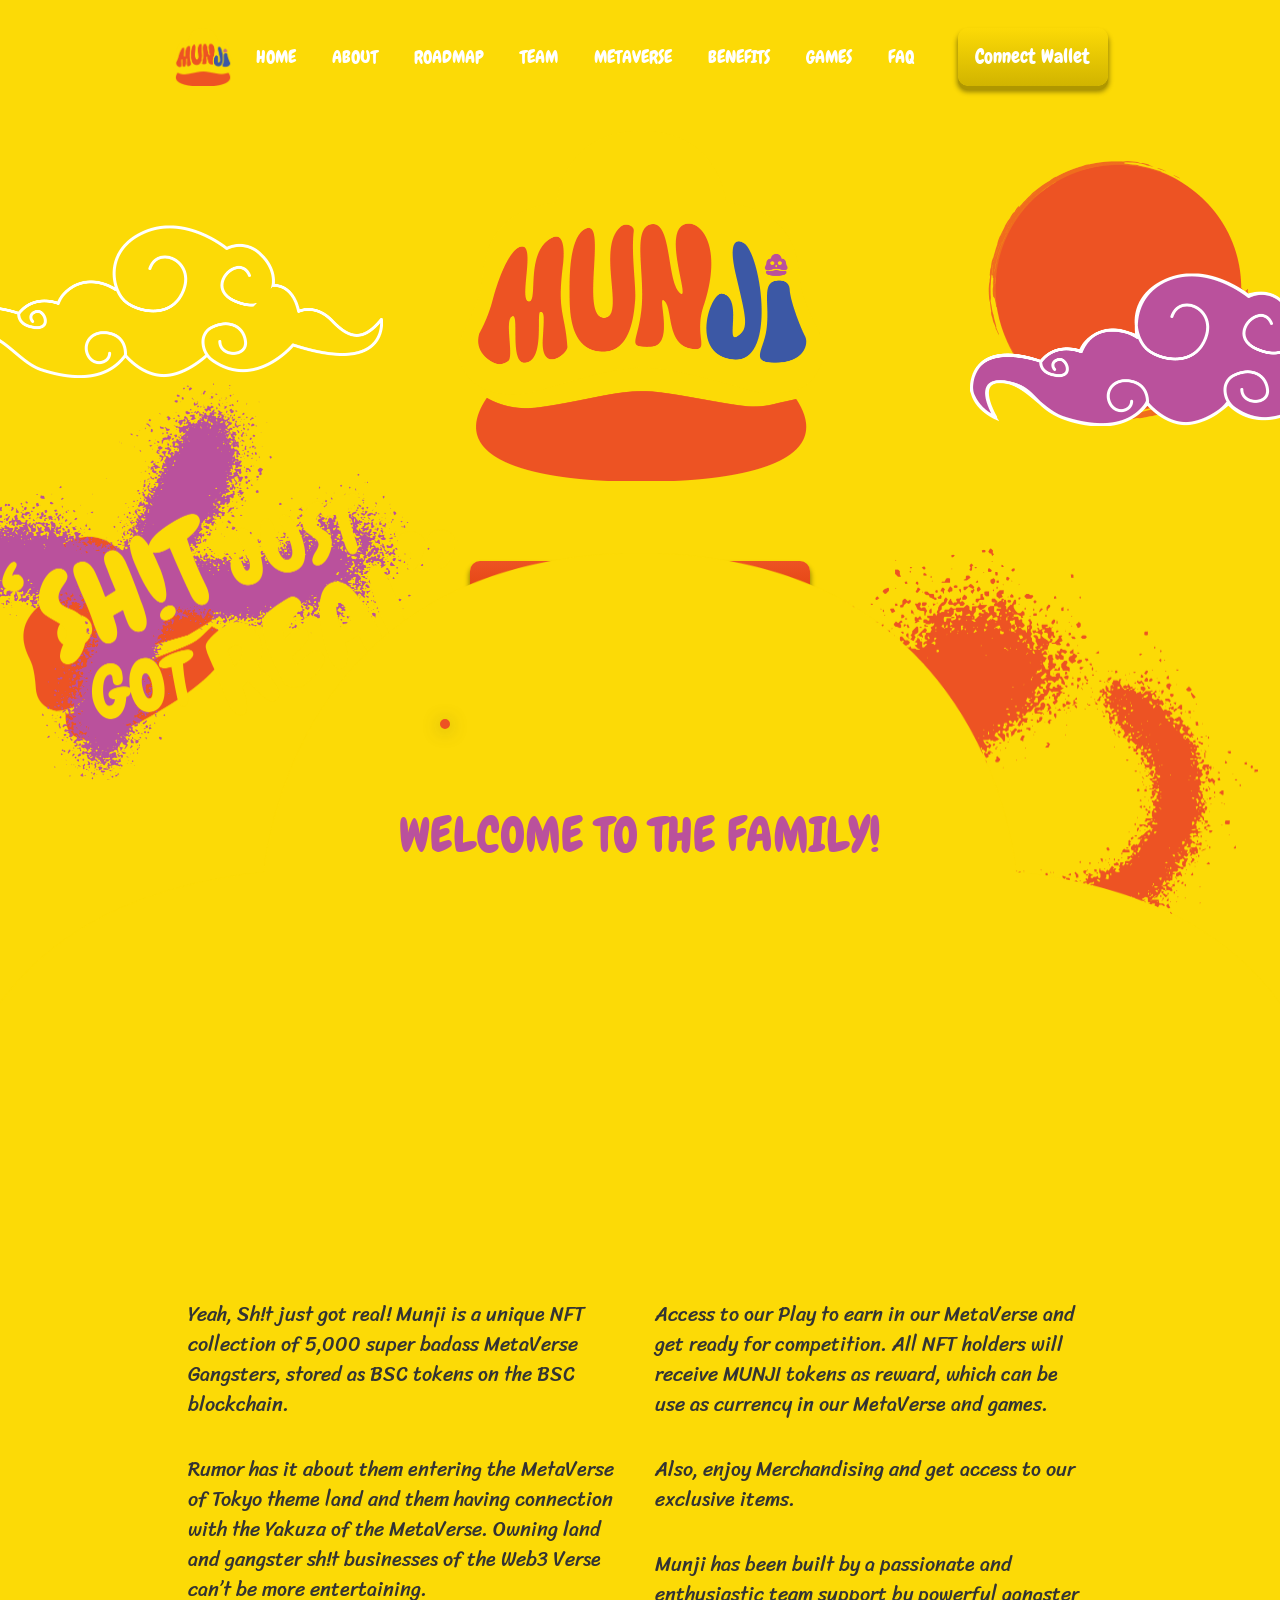
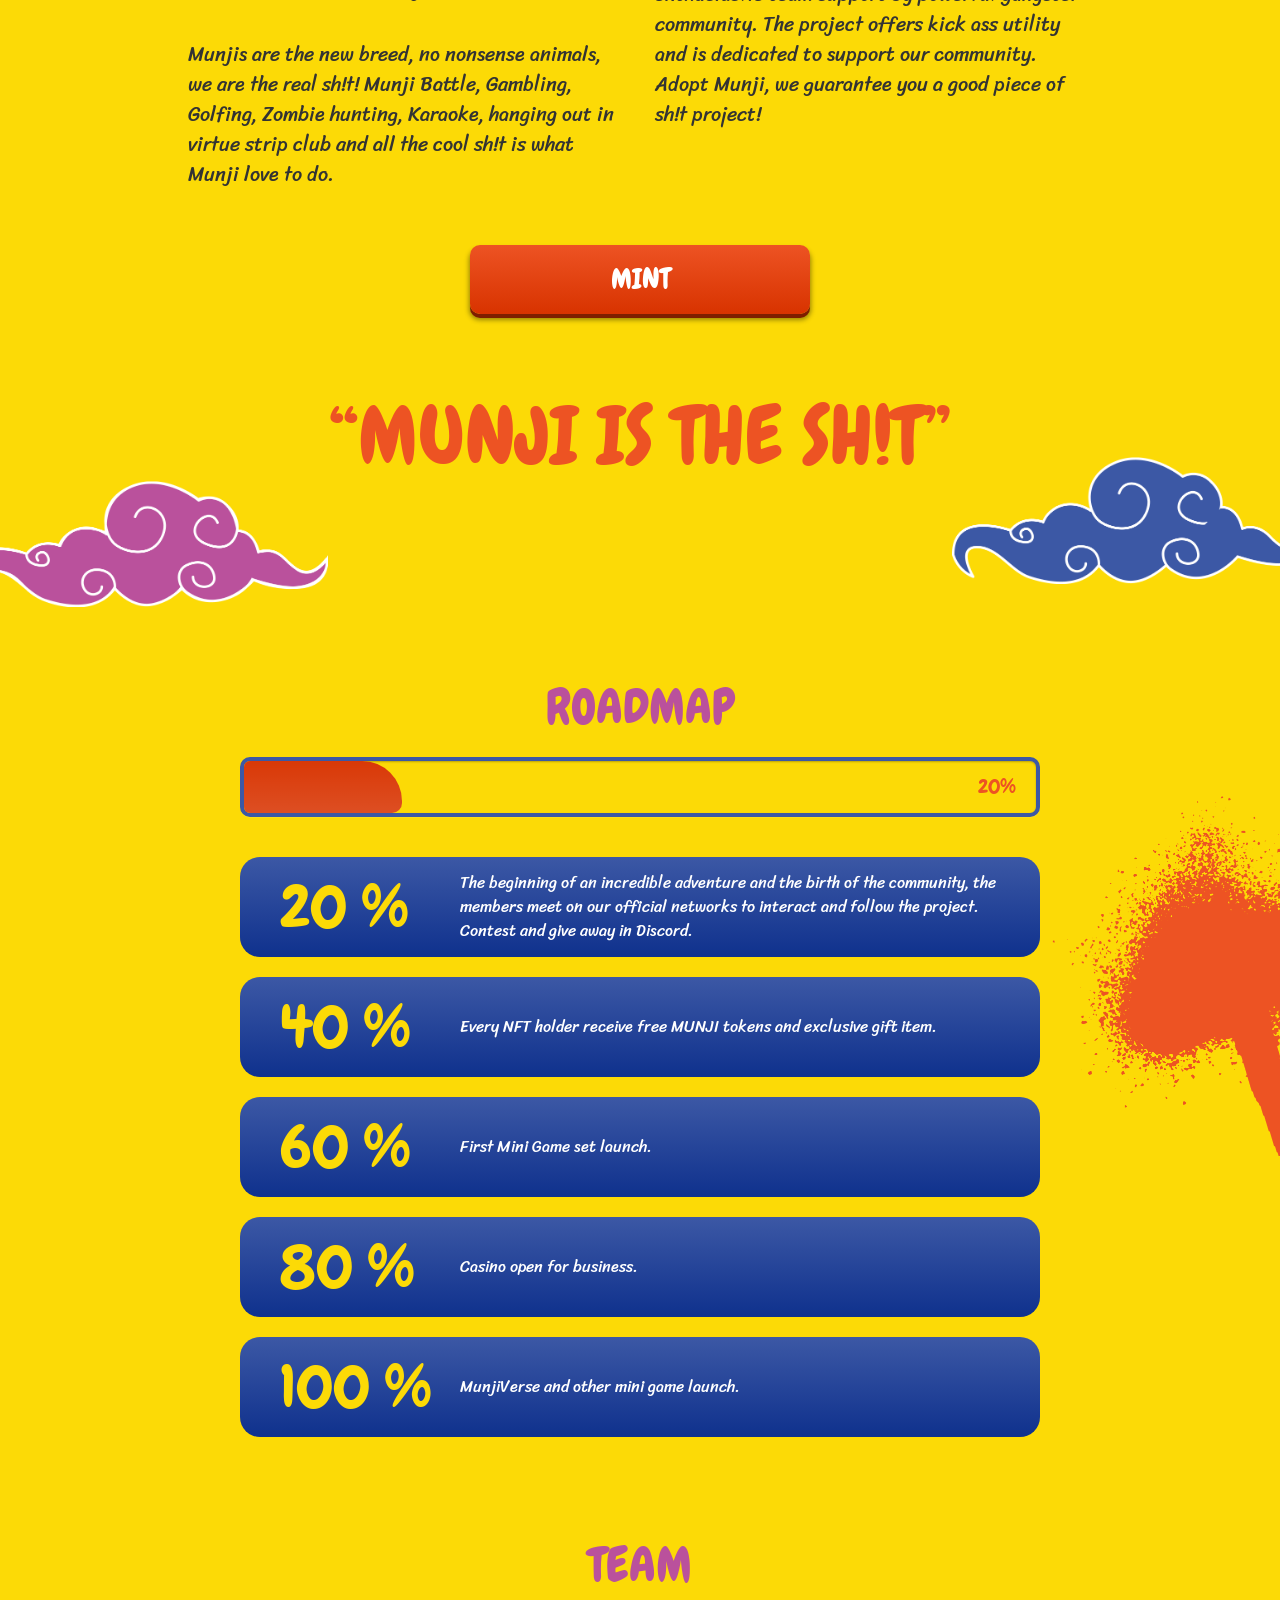
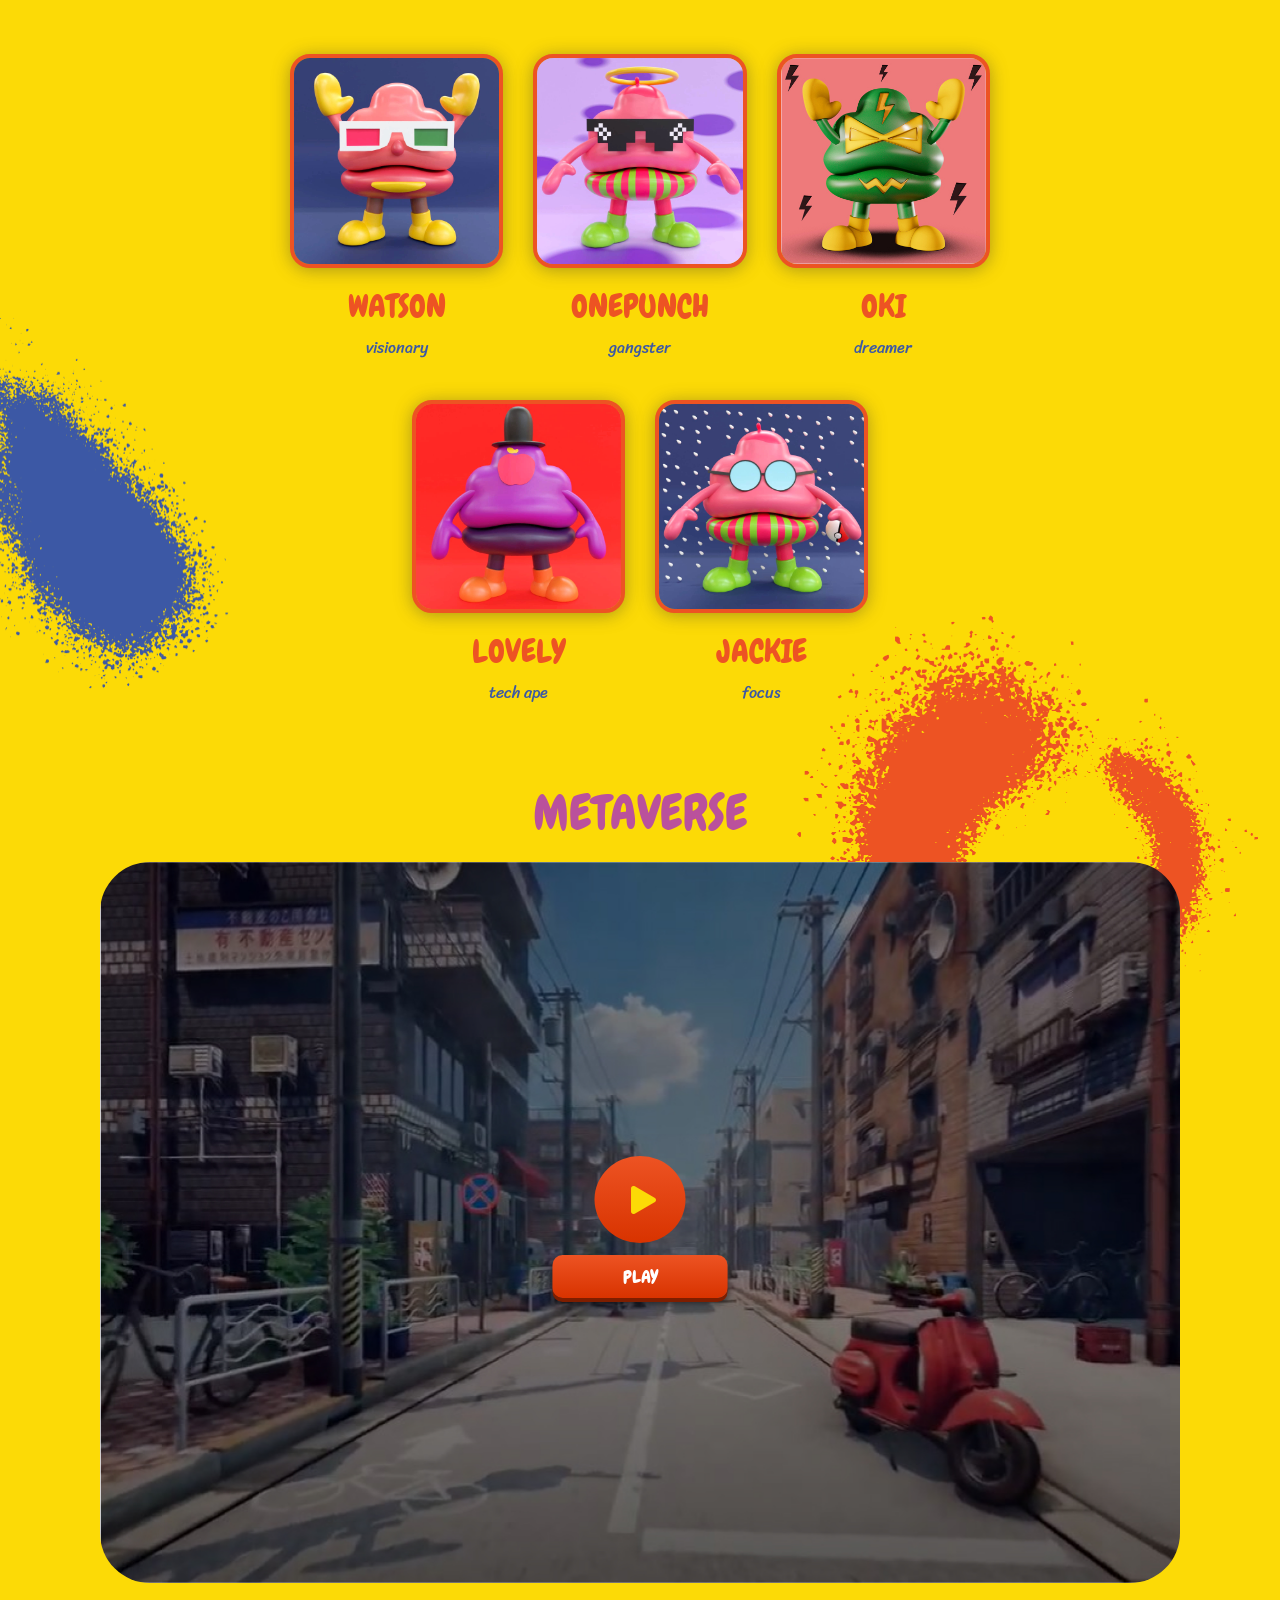
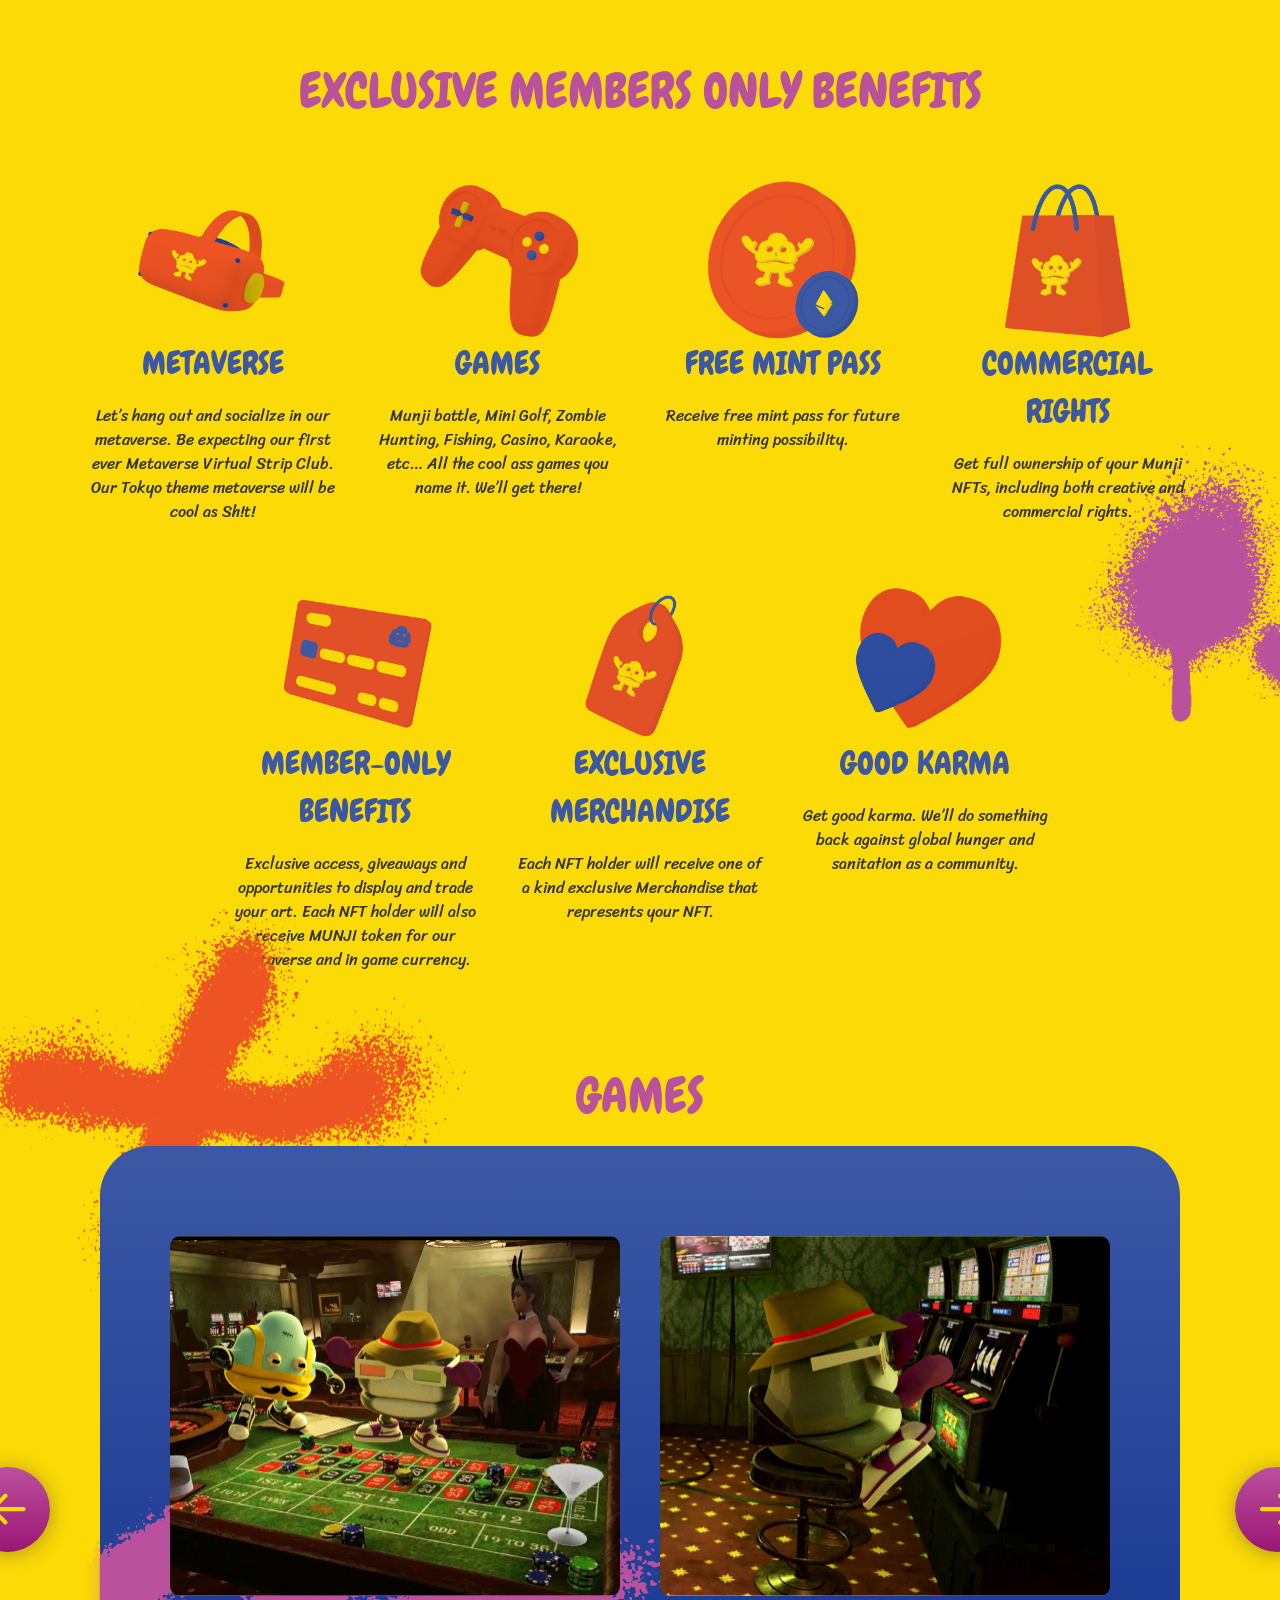
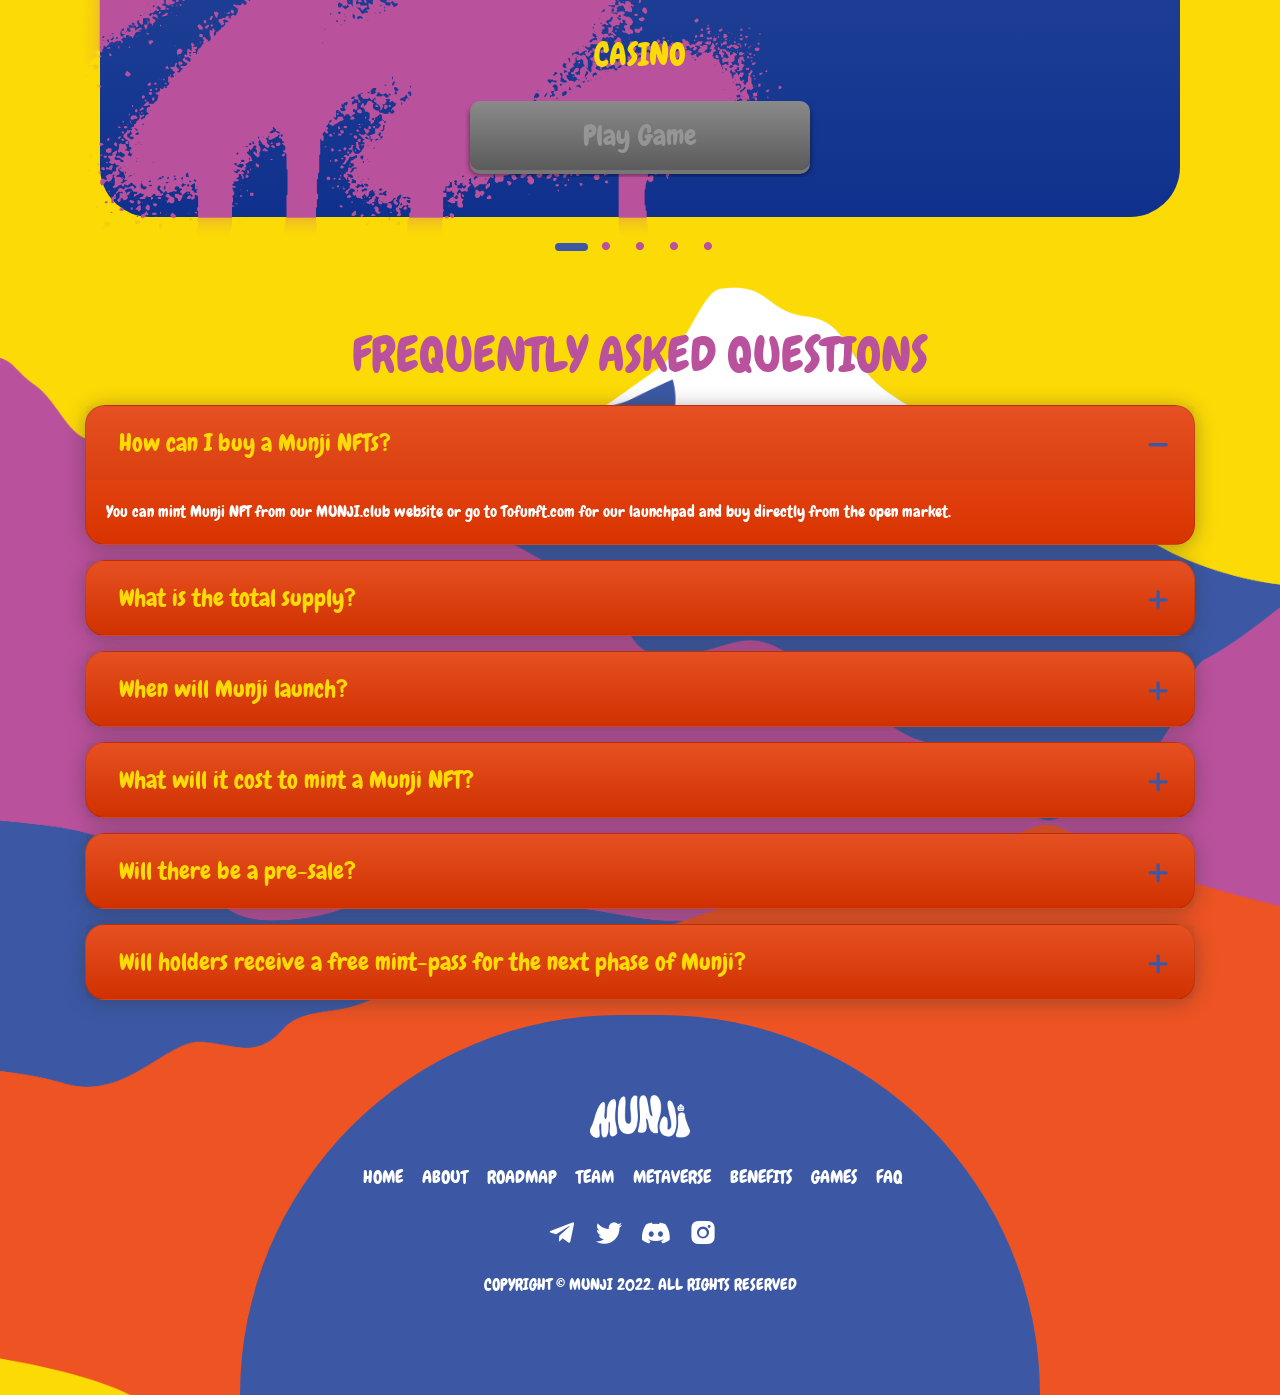
==== commit 0c675959: "new logo and content" ====
--- a/index.html
+++ b/index.html
@@ -137,14 +137,14 @@
     <div class="container">
         <div class="row">
             <div class="col-sm-6 wow fadeInUp" data-wow-duration="1.5s" data-wow-delay="0.3s">
-                <p>Yeah, Sh!t just got real! Meta Unji is a unique NFT collection of 2,500 super badass Unjis, stored as BSC tokens on the BSC blockchain.</p>
+                <p>Yeah, Sh!t just got real! Munji is a unique NFT collection of 5,000 super badass MetaVerse Gangsters, stored as BSC tokens on the BSC blockchain.</p>
                 <p>Rumor has it about them entering the MetaVerse of Tokyo theme land and them having connection with the Yakuza of the MetaVerse. Owning land and gangster sh!t businesses of the Web3 Verse can’t be more entertaining.</p>
-                <p>Meta Unjis are the new breed, no nonsense animals, we are the sh!t! Gambling, Golfing, Zombie hunting, Karaoke, hanging out in virtue strip club and all the cool sh!t is what Meta Unji love to do. </p>
+                <p>Munjis are the new breed, no nonsense animals, we are the real sh!t! Munji Battle, Gambling, Golfing, Zombie hunting, Karaoke, hanging out in virtue strip club and all the cool sh!t is what Munji love to do.</p>
             </div>
             <div class="col-sm-6 wow fadeInUp" data-wow-duration="1.5s" data-wow-delay="0.9s">
-                <p>Access to our Play to earn in our MetaVerse and get ready for competition. All NFT holders will receive UNJI tokens as reward, which can be use as currency in our MetaVerse and games.</p>
+                <p>Access to our Play to earn in our MetaVerse and get ready for competition. All NFT holders will receive MUNJI tokens as reward, which can be use as currency in our MetaVerse and games.</p>
                 <p>Also, enjoy Merchandising and get access to our exclusive items.</p>
-                <p>Meta Unji has been built by a passionate and enthusiastic team support by powerful gangster community. The project offers kick ass utility and is dedicated to support our community. Adopt Meta Unji, we guarantee you a good piece of sh!t project!</p>
+                <p>Munji has been built by a passionate and enthusiastic team support by powerful gangster community. The project offers kick ass utility and is dedicated to support our community. Adopt Munji, we guarantee you a good piece of sh!t project!</p>
             </div>
         </div>
         <div class="object-1 wow fadeInRight" data-wow-duration="1.5s" data-wow-delay="0.3s">
@@ -154,7 +154,7 @@
             <a class="button" href="presale.html" target="_blank">Mint</a>
         </div>
         <div>
-            <h2 class="home-content__last">“Meta Unji <span class="ct-br-m"></span>is the sh!t”</h2>
+            <h2 class="home-content__last">“MUNJI <span class="ct-br-m"></span>is the sh!t”</h2>
         </div>
         <div class="object-2 wow fadeInLeft" data-wow-duration="1.5s" data-wow-delay="0.3s">
             <img class="visible-device" src="assets/theme/img/element/Cloud02.png" alt="">
@@ -167,7 +167,7 @@
     <div class="container">
         <div class="progress progress-moved">
             <div class="progress-bar" ></div>  
-            <div class="progress-num">60%</div>                     
+            <div class="progress-num">20%</div>                     
         </div> 
         <div class="roadmap-content wow fadeInUp" data-wow-duration="1.5s" data-wow-delay="0.3s">
             <div class="roadmap-content__row">
@@ -175,7 +175,7 @@
                     <p class="roadmap-content__num">20 %</p>
                 </div>
                 <div class="roadmap-content__row-text">
-                    <p class="roadmap-content__text">The beginning of an incredible adventure and the birth of the community, the members meet on our official networks to interact and follow the project. Contest and give away in Discord</p>
+                    <p class="roadmap-content__text">The beginning of an incredible adventure and the birth of the community, the members meet on our official networks to interact and follow the project. Contest and give away in Discord.</p>
                 </div>
             </div>
         </div>
@@ -185,7 +185,7 @@
                     <p class="roadmap-content__num">40 %</p>
                 </div>
                 <div class="roadmap-content__row-text">
-                    <p class="roadmap-content__text">Every NFT holder receive free UNJI tokens and exclusive gift item.</p>
+                    <p class="roadmap-content__text">Every NFT holder receive free MUNJI tokens and exclusive gift item.</p>
                 </div>
             </div>
         </div>
@@ -195,7 +195,7 @@
                     <p class="roadmap-content__num">60 %</p>
                 </div>
                 <div class="roadmap-content__row-text">
-                    <p class="roadmap-content__text">Unji Battle Game release</p>
+                    <p class="roadmap-content__text">First Mini Game set launch.</p>
                 </div>
             </div>
         </div>
@@ -205,7 +205,7 @@
                     <p class="roadmap-content__num">80 %</p>
                 </div>
                 <div class="roadmap-content__row-text">
-                    <p class="roadmap-content__text">Unji Golfing Game release</p>
+                    <p class="roadmap-content__text">Casino open for business.</p>
                 </div>
             </div>
         </div>
@@ -215,7 +215,7 @@
                     <p class="roadmap-content__num">100 %</p>
                 </div>
                 <div class="roadmap-content__row-text">
-                    <p class="roadmap-content__text">UnjiVerse and other mini game Launch</p>
+                    <p class="roadmap-content__text">MunjiVerse and other mini game launch.</p>
                 </div>
             </div>
         </div>
@@ -240,7 +240,7 @@
                     <div class="team-list text-center">
                         <img src="assets/theme/img/team/OnePunch.jpeg" alt="">
                         <p class="title">OnePunch</p>
-                        <p class="desc">focus</p>
+                        <p class="desc">gangster</p>
                     </div>
                 </div>
                 <div class="col-6 col-xs-6 col-sm-4 wow fadeInUp" data-wow-duration="1.5s" data-wow-delay="0.9s">
@@ -261,7 +261,7 @@
                     <div class="team-list text-center">
                         <img src="assets/theme/img/team/Jackie.jpeg" alt="">
                         <p class="title">Jackie</p>
-                        <p class="desc">visionary</p>
+                        <p class="desc">focus</p>
                     </div>
                 </div>
             </div>
@@ -279,7 +279,7 @@
     <div class="metaverse-video">
         <div class="wrapper text-center">
             <img  id="video-cover" src="assets/theme/img/Metaverse Profile.jpeg" alt="Video title">
-            <iframe id="player" src="https://www.youtube.com/embed/gathQQfHEVo" frameborder="0" allow="autoplay; encrypted-media" allowfullscreen></iframe>
+            <iframe id="player" src="https://www.youtube.com/embed/WTCjf2yF2SI" frameborder="0" allow="autoplay; encrypted-media" allowfullscreen></iframe>
             <div class="play-btn">
                 <button class="play play-click" >
                     <i class="ic ic-play"></i>
@@ -303,49 +303,49 @@
                     <div class="exclusive-list text-center">
                         <img src="assets/theme/img/exclusive/Metaverse Icon.png" alt="">
                         <p class="title">Metaverse</p>
-                        <p class="desc">Get good karma. We’ll <span class="ct-br-m"></span>do <span class="ct-br-bf-m"></span>something back <span class="ct-br-m"></span>against global <span class="ct-br-bf-m"></span>hunger <span class="ct-br-m"></span>as a community.</p>
+                        <p class="desc">Let’s hang out and socialize in our metaverse. Be expecting our first ever Metaverse Virtual Strip Club. Our Tokyo theme metaverse will be cool as Sh!t!</p>
                     </div>
                 </div>
                 <div class="col-6 col-xs-6 col-sm-3 wow fadeInUp" data-wow-duration="1.5s" data-wow-delay="0.6s">
                     <div class="exclusive-list text-center">
                         <img src="assets/theme/img/exclusive/Games Icon.png" alt="">
                         <p class="title">Games</p>
-                        <p class="desc">Exclusive access, <span class="ct-br-m"></span>giveaways and <span class="ct-br-bf-m ct-br-m"></span>opportunities to <span class="ct-br-m"></span>display and trade <span class="ct-br-bf-m"></span>your <span class="ct-br-m"></span>art.</p>
+                        <p class="desc">Munji battle, Mini Golf, Zombie Hunting, Fishing, Casino, Karaoke, etc… All the cool ass games you name it. We’ll get there!</p>
                     </div>
                 </div>
                 <div class="col-6 col-xs-6 col-sm-3 wow fadeInUp" data-wow-duration="1.5s" data-wow-delay="0.9s">
                     <div class="exclusive-list text-center">
                         <img src="assets/theme/img/exclusive/Free Mint Pass Icon.png" alt="">
                         <p class="title">Free Mint <span class="ct-br-m"></span>Pass</p>
-                        <p class="desc">Access to our <span class="ct-br-m"></span>worldwide global <span class="ct-br-bf-m"></span>tour. <span class="ct-br-m"></span>Maybe we’ll see you <span class="ct-br-m"></span>soon!</p>
+                        <p class="desc">Receive free mint pass for future minting possibility.</p>
                     </div>
                 </div>
                 <div class="col-6 col-xs-6 col-sm-3 wow fadeInUp" data-wow-duration="1.5s" data-wow-delay="1.2s">
                     <div class="exclusive-list text-center">
                         <img src="assets/theme/img/exclusive/Commercial rights Icon.png" alt="">
                         <p class="title">Commercial <span class="ct-br-m"></span>rights</p>
-                        <p class="desc">Access to private in-<span class="ct-br-m"></span>real party’s.</p>
+                        <p class="desc">Get full ownership of your Munji NFTs, including both creative and commercial rights.</p>
                     </div>
                 </div>
                 <div class="col-6 col-xs-6 col-sm-3 wow fadeInUp" data-wow-duration="1.5s" data-wow-delay="1.5s">
                     <div class="exclusive-list text-center">
                         <img src="assets/theme/img/exclusive/Member-only benefits Icon.png" alt="">
                         <p class="title">Member-only <span class="ct-br-m"></span>benefits</p>
-                        <p class="desc">Receive a free mint-<span class="ct-br-m"></span>pass for <span class="ct-br-bf-m"></span>future <span class="ct-br-m"></span>minting possibilities.</p>
+                        <p class="desc">Exclusive access, giveaways and opportunities to display and trade your art. Each NFT holder will also receive MUNJI token for our metaverse and in game currency.</p>
                     </div>
                 </div>
                 <div class="col-6 col-xs-6 col-sm-3 wow fadeInUp" data-wow-duration="1.5s" data-wow-delay="1.8s">
                     <div class="exclusive-list text-center">
                         <img src="assets/theme/img/exclusive/Exclusive merchandise Icon.png" alt="">
                         <p class="title">Exclusive <span class="ct-br-m"></span>merchandise</p>
-                        <p class="desc">Get full ownership of <span class="ct-br-m"></span>your <span class="ct-br-bf-m"></span>Superlative Apes <span class="ct-br-m"></span>NFT, including <span class="ct-br-bf-m"></span>both <span class="ct-br-m"></span>creative and commercial <span class="ct-br-bf-m"></span>rights.</p>
+                        <p class="desc">Each NFT holder will receive one of a kind exclusive Merchandise that represents your NFT.</p>
                     </div>
                 </div>
                 <div class="col-6 col-xs-6 col-sm-3 wow fadeInUp" data-wow-duration="1.5s" data-wow-delay="2.1s">
                     <div class="exclusive-list text-center">
                         <img src="assets/theme/img/exclusive/Good Karma Icon.png" alt="">
                         <p class="title">Good Karma</p>
-                        <p class="desc">Holders will profit <span class="ct-br-m"></span>from 25% of <span class="ct-br-bf-m"></span>all fee <span class="ct-br-m"></span>profits made on <span class="ct-br-m"></span>OpenSea.</p>
+                        <p class="desc">Get good karma. We’ll do something back against global hunger and sanitation as a community.</p>
                     </div>
                 </div>
             </div>
@@ -364,17 +364,21 @@
                     <div class="two-columns">
                         <div class="column">
                             <div class="games-img">
-                                <img src="assets/theme/img/games/Casino.jpg" alt="">
-                            </div>
-                        </div>
-                        <div class="column">
-                            <div class="games-content text-center">
-                                <div class="title">Casino</div>
-                                <div class="desc">Get good karma. We’ll do <span class="ct-br-bf-m"></span>something back against global <span class="ct-br-bf-m"></span>hunger as a community.</div>
-                                <div class="btn">
-                                    <button class="button" disabled="disabled">Play Game</button>
-                                </div>
-                            </div>
+                                <img class="visible-device" src="assets/theme/img/games/Casino1.jpg" alt="">
+                                <img class="visible-mobile" src="assets/theme/img/games/Casino1-m.jpg" alt="">
+                            </div>
+                        </div>
+                        <div class="column">
+                            <div class="games-img f-left">
+                                <img class="visible-device" src="assets/theme/img/games/Casino2.jpg" alt="">
+                                <img class="visible-mobile" src="assets/theme/img/games/Casino2-m.jpg" alt="">
+                            </div>
+                        </div>
+                    </div>
+                    <div class="games-content text-center">
+                        <div class="title">Casino</div>
+                        <div class="btn">
+                            <button class="button" disabled="disabled">Play Game</button>
                         </div>
                     </div>
                 </div>
@@ -401,18 +405,21 @@
                     <div class="two-columns">
                         <div class="column">
                             <div class="games-img">
-                                <img class="visible-device" src="assets/theme/img/games/Zombie.jpg" alt="">
-                                <img class="visible-mobile" src="assets/theme/img/games/Zombie-m.jpg" alt="">
-                            </div>
-                        </div>
-                        <div class="column">
-                            <div class="games-content text-center">
-                                <div class="title">Zombie</div>
-                                <div class="desc">Get good karma. We’ll do <span class="ct-br-bf-m"></span>something back against global <span class="ct-br-bf-m"></span>hunger as a community.</div>
-                                <div class="btn">
-                                    <button class="button" disabled="disabled">Play Game</button>
-                                </div>
-                            </div>
+                                <img class="visible-device" src="assets/theme/img/games/Zombie1.jpg" alt="">
+                                <img class="visible-mobile" src="assets/theme/img/games/Zombie1-m.jpg" alt="">
+                            </div>
+                        </div>
+                        <div class="column">
+                            <div class="games-img f-left">
+                                <img class="visible-device" src="assets/theme/img/games/Zombie2.jpg" alt="">
+                            <img class="visible-mobile" src="assets/theme/img/games/Zombie2-m.jpg" alt="">
+                            </div>
+                        </div>
+                    </div>
+                    <div class="games-content text-center">
+                        <div class="title">Zombie</div>
+                        <div class="btn">
+                            <button class="button" disabled="disabled">Play Game</button>
                         </div>
                     </div>
                 </div>
@@ -432,6 +439,28 @@
                                     <button class="button" disabled="disabled">Play Game</button>
                                 </div>
                             </div>
+                        </div>
+                    </div>
+                </div>
+                <div id="strip-club" class="games-item">
+                    <div class="two-columns">
+                        <div class="column">
+                            <div class="games-img">
+                                <img class="visible-device" src="assets/theme/img/games/Strip-Club1.jpg" alt="">
+                                <img class="visible-mobile" src="assets/theme/img/games/Strip-Club1-m.jpg" alt="">
+                            </div>
+                        </div>
+                        <div class="column">
+                            <div class="games-img f-left">
+                                <img class="visible-device" src="assets/theme/img/games/Strip-Club2.jpg" alt="">
+                            <img class="visible-mobile" src="assets/theme/img/games/Strip-Club2-m.jpg" alt="">
+                            </div>
+                        </div>
+                    </div>
+                    <div class="games-content text-center">
+                        <div class="title">Strip Club</div>
+                        <div class="btn">
+                            <button class="button" disabled="disabled">Play Game</button>
                         </div>
                     </div>
                 </div>
@@ -448,14 +477,14 @@
                     <div class="card-header" id="heading1">
                     <h5 class="mb-0">
                         <button class="btn btn-link" data-toggle="collapse" data-target="#collapse1" aria-expanded="true" aria-controls="collapse1">
-                        How can I buy a <span class="ct-br-m"></span>Superlative Apes <span class="ct-br-m"></span>NFT?
+                        How can I buy a <span class="ct-br-m"></span> Munji NFTs?
                         </button>
                     </h5>
                     </div>
 
                     <div id="collapse1" class="collapse show" aria-labelledby="heading1" data-parent="#questions">
                     <div class="card-body">
-                        Anim pariatur cliche reprehenderit, enim eiusmod high life accusamus terry richardson ad squid. 3 wolf moon officia aute, non cupidatat skateboard dolor brunch. Food truck quinoa nesciunt laborum eiusmod. Brunch 3 wolf moon tempor, sunt aliqua put a bird on it squid single-origin coffee nulla assumenda shoreditch et. Nihil anim keffiyeh helvetica, craft beer labore wes anderson cred nesciunt sapiente ea proident. Ad vegan excepteur butcher vice lomo. Leggings occaecat craft beer farm-to-table, raw denim aesthetic synth nesciunt you probably haven't heard of them accusamus labore sustainable VHS.
+                        You can mint Munji NFT from our MUNJI.club website or go to Tofunft.com for our launchpad and buy directly from the open market.
                     </div>
                     </div>
                 </div>
@@ -469,7 +498,7 @@
                     </div>
                     <div id="collapse2" class="collapse" aria-labelledby="heading2" data-parent="#questions">
                     <div class="card-body">
-                        Anim pariatur cliche reprehenderit, enim eiusmod high life accusamus terry richardson ad squid. 3 wolf moon officia aute, non cupidatat skateboard dolor brunch. Food truck quinoa nesciunt laborum eiusmod. Brunch 3 wolf moon tempor, sunt aliqua put a bird on it squid single-origin coffee nulla assumenda shoreditch et. Nihil anim keffiyeh helvetica, craft beer labore wes anderson cred nesciunt sapiente ea proident. Ad vegan excepteur butcher vice lomo. Leggings occaecat craft beer farm-to-table, raw denim aesthetic synth nesciunt you probably haven't heard of them accusamus labore sustainable VHS.
+                        Total Supply is 5,000
                     </div>
                     </div>
                 </div>
@@ -477,13 +506,13 @@
                     <div class="card-header" id="heading3">
                     <h5 class="mb-0">
                         <button class="btn btn-link collapsed" data-toggle="collapse" data-target="#collapse3" aria-expanded="false" aria-controls="collapse3">
-                        When will Superlative Apes <span class="ct-br-m"></span>launch?
+                        When will Munji launch?
                         </button>
                     </h5>
                     </div>
                     <div id="collapse3" class="collapse" aria-labelledby="heading3" data-parent="#questions">
                     <div class="card-body">
-                        Anim pariatur cliche reprehenderit, enim eiusmod high life accusamus terry richardson ad squid. 3 wolf moon officia aute, non cupidatat skateboard dolor brunch. Food truck quinoa nesciunt laborum eiusmod. Brunch 3 wolf moon tempor, sunt aliqua put a bird on it squid single-origin coffee nulla assumenda shoreditch et. Nihil anim keffiyeh helvetica, craft beer labore wes anderson cred nesciunt sapiente ea proident. Ad vegan excepteur butcher vice lomo. Leggings occaecat craft beer farm-to-table, raw denim aesthetic synth nesciunt you probably haven't heard of them accusamus labore sustainable VHS.
+                        Expect the first launch in July 2022
                     </div>
                     </div>
                 </div>
@@ -491,13 +520,13 @@
                     <div class="card-header" id="heading4">
                     <h5 class="mb-0">
                         <button class="btn btn-link collapsed" data-toggle="collapse" data-target="#collapse4" aria-expanded="false" aria-controls="collapse4">
-                        What will it cost to mint a <span class="ct-br-m"></span>Superlative Apes NFT?
+                        What will it cost to mint a <span class="ct-br-m"></span>Munji NFT?
                         </button>
                     </h5>
                     </div>
                     <div id="collapse4" class="collapse" aria-labelledby="heading4" data-parent="#questions">
                     <div class="card-body">
-                        Anim pariatur cliche reprehenderit, enim eiusmod high life accusamus terry richardson ad squid. 3 wolf moon officia aute, non cupidatat skateboard dolor brunch. Food truck quinoa nesciunt laborum eiusmod. Brunch 3 wolf moon tempor, sunt aliqua put a bird on it squid single-origin coffee nulla assumenda shoreditch et. Nihil anim keffiyeh helvetica, craft beer labore wes anderson cred nesciunt sapiente ea proident. Ad vegan excepteur butcher vice lomo. Leggings occaecat craft beer farm-to-table, raw denim aesthetic synth nesciunt you probably haven't heard of them accusamus labore sustainable VHS.
+                        1 Munji NFT will cost 0.25 BNB
                     </div>
                     </div>
                 </div>
@@ -511,7 +540,7 @@
                     </div>
                     <div id="collapse5" class="collapse" aria-labelledby="heading5" data-parent="#questions">
                     <div class="card-body">
-                        Anim pariatur cliche reprehenderit, enim eiusmod high life accusamus terry richardson ad squid. 3 wolf moon officia aute, non cupidatat skateboard dolor brunch. Food truck quinoa nesciunt laborum eiusmod. Brunch 3 wolf moon tempor, sunt aliqua put a bird on it squid single-origin coffee nulla assumenda shoreditch et. Nihil anim keffiyeh helvetica, craft beer labore wes anderson cred nesciunt sapiente ea proident. Ad vegan excepteur butcher vice lomo. Leggings occaecat craft beer farm-to-table, raw denim aesthetic synth nesciunt you probably haven't heard of them accusamus labore sustainable VHS.
+                        Yes, there will be a pre-sale of 250 Munji NFTs for White list members. Join our discord for White list requirements and more infos.
                     </div>
                     </div>
                 </div>
@@ -519,27 +548,13 @@
                     <div class="card-header" id="heading6">
                     <h5 class="mb-0">
                         <button class="btn btn-link collapsed" data-toggle="collapse" data-target="#collapse6" aria-expanded="false" aria-controls="collapse6">
-                        Will holders receive a free mint-<span class="ct-br-m"></span>pass for the next phase of <span class="ct-br-m"></span>Superlative Apes?
+                        Will holders receive a free mint-<span class="ct-br-m"></span>pass for the next phase of <span class="ct-br-m"></span>Munji?
                         </button>
                     </h5>
                     </div>
                     <div id="collapse6" class="collapse" aria-labelledby="heading6" data-parent="#questions">
                     <div class="card-body">
-                        Anim pariatur cliche reprehenderit, enim eiusmod high life accusamus terry richardson ad squid. 3 wolf moon officia aute, non cupidatat skateboard dolor brunch. Food truck quinoa nesciunt laborum eiusmod. Brunch 3 wolf moon tempor, sunt aliqua put a bird on it squid single-origin coffee nulla assumenda shoreditch et. Nihil anim keffiyeh helvetica, craft beer labore wes anderson cred nesciunt sapiente ea proident. Ad vegan excepteur butcher vice lomo. Leggings occaecat craft beer farm-to-table, raw denim aesthetic synth nesciunt you probably haven't heard of them accusamus labore sustainable VHS.
-                    </div>
-                    </div>
-                </div>
-                <div class="card">
-                    <div class="card-header" id="heading7">
-                    <h5 class="mb-0">
-                        <button class="btn btn-link collapsed" data-toggle="collapse" data-target="#collapse7" aria-expanded="false" aria-controls="collapse7">
-                        Will there be a pre-sale?
-                        </button>
-                    </h5>
-                    </div>
-                    <div id="collapse7" class="collapse" aria-labelledby="heading7" data-parent="#questions">
-                    <div class="card-body">
-                        high life accusamus terry richardson ad squid. 3 wolf moon officia aute, non cupidatat skateboard dolor brunch. Food truck quinoa nesciunt laborum eiusmod. Brunch 3 wolf moon tempor, sunt aliqua put a bird on it squid single-origin coffee nulla assumenda shoreditch et. Nihil anim keffiyeh helvetica, craft beer labore wes anderson cred nesciunt sapiente ea proident. Ad vegan excepteur butcher vice lomo. Leggings occaecat craft beer farm-to-table, raw denim aesthetic synth nesciunt you probably haven't heard of them accusamus labore sustainable VHS.
+                        Yes, of-course!
                     </div>
                     </div>
                 </div>
@@ -580,7 +595,7 @@
                 </li>
             </ul>
         </div>
-        <p class="copy-right">Copyright © Meta Unji 2022. All rights reserved</p>
+        <p class="copy-right">Copyright © Munji 2022. All rights reserved</p>
     </div>
 </section>
 </body>
@@ -599,8 +614,28 @@
     slidesToScroll: 1,
     arrows: true,
     dots: true,
-    autoplay: true,
-    autoplaySpeed: 2000
+    // autoplay: true,
+    autoplaySpeed: 2000,
+    responsive: [
+      {
+        breakpoint: 1024,
+        settings: {
+            arrows: false,
+        }
+      },
+      {
+        breakpoint: 600,
+        settings: {
+            arrows: false,
+        }
+      },
+      {
+        breakpoint: 480,
+        settings: {
+            arrows: false,
+        }
+      }
+    ]
 });
 $(function() {
     new WOW().init();
--- a/assets/theme/css/theme.css
+++ b/assets/theme/css/theme.css
@@ -1 +1 @@
-@font-face{font-family:"Chewy";src:url("../fonts/Chewy/Chewy-Regular.eot");src:url("../fonts/Chewy/Chewy-Regular.eot?#iefix") format("embedded-opentype"),url("../fonts/Chewy/Chewy-Regular.woff2") format("woff2"),url("../fonts/Chewy/Chewy-Regular.woff") format("woff"),url("../fonts/Chewy/Chewy-Regular.ttf") format("truetype"),url("../fonts/Chewy/Chewy-Regular.svg#Chewy-Regular") format("svg");font-weight:normal;font-style:normal}@font-face{font-family:"Sriracha";src:url("../fonts/Sriracha/Sriracha-Regular.eot");src:url("../fonts/Sriracha/Sriracha-Regular.eot?#iefix") format("embedded-opentype"),url("../fonts/Sriracha/Sriracha-Regular.woff2") format("woff2"),url("../fonts/Sriracha/Sriracha-Regular.woff") format("woff"),url("../fonts/Sriracha/Sriracha-Regular.ttf") format("truetype"),url("../fonts/Sriracha/Sriracha-Regular.svg#Chewy-Regular") format("svg");font-weight:normal;font-style:normal}@-webkit-keyframes progressAnimation{0%{width:10%;background-color:#ed5323}100%{width:60%;background-color:#d83300}}@keyframes progressAnimation{0%{width:10%;background-color:#ed5323}100%{width:60%;background-color:#d83300}}body{margin:0;padding:0;position:relative;overflow:visible;overflow-y:visible;overflow-x:hidden;font-family:"Chewy";font-weight:normal;font-size:18px;line-height:1.5;-webkit-font-smoothing:antialiased;background-color:#fcda06;z-index:-1;width:100%}img{border:0;outline:0;max-width:100%;vertical-align:middle}.two-columns{width:100%;display:table;font-size:0;border-radius:12px}.two-columns.rtl{direction:rtl;unicode-bidi:bidi-override;text-align:left}.two-columns .column{width:50%;display:inline-block;vertical-align:middle;text-align:left;direction:ltr;unicode-bidi:bidi-override}.header{position:absolute;width:100%;top:0;z-index:999;height:70px}.header .navbar .navbar-toggler .ic-menu{font-size:45px;color:#fff}.header .navbar .main-menu{display:inline-flex;padding-top:20px}.header .navbar .main-menu .nav-logo{padding-right:15px}.header .navbar .main-menu .nav-logo img{max-width:60px}.header .navbar .main-menu .navbar-nav .nav-item{padding-right:20px}.header .navbar .main-menu .navbar-nav .nav-item .nav-link{color:#fff;text-transform:uppercase}.header .navbar .main-menu .navbar-nav .nav-item .nav-link:hover{color:#fcda06}.header .navbar .main-menu .btn-nav{position:relative;margin-left:15px;width:150px}.header .navbar .main-menu .btn-nav .button{display:block;font-size:20px;text-align:center;line-height:20px;text-decoration:none;color:#fff;background:linear-gradient(180deg, #FCDA06 0%, #D1B400 100%);border-radius:10px;position:absolute;top:0;width:150px;height:58px;padding-top:18px;box-shadow:0 4px 0 #af9700,0 5px 5px 1px rgba(0,0,0,.4);-webkit-box-shadow:0 4px 0 #af9700,0 5px 5px 1px rgba(0,0,0,.4)}.header .navbar .main-menu .btn-nav .button:hover{background:#ceb204;box-shadow:0 4px 0 #af9700,0 5px 5px 1px rgba(0,0,0,.4);-webkit-box-shadow:0 4px 0 #af9700,0 5px 5px 1px rgba(0,0,0,.4)}#home__section{position:relative;height:100%;z-index:-1;height:1300px}#home__section #vdo-bg{position:absolute;right:0;bottom:0;top:0;min-width:100%;min-height:1300px}#home__section .home-content{position:absolute;top:10%;width:100%}#home__section .home-content .object-1{position:absolute;max-width:435px;left:-52px;top:95px}#home__section .home-content .object-2{position:absolute;right:0;max-width:323px;top:0}#home__section .home-content .object-3{position:absolute;right:0;max-width:310px;top:143px;z-index:0}#home__section .home-content .object-4{max-width:323px;position:absolute;left:-40px}#home__section .home-content .object-5{max-width:505px;position:absolute;left:-74px;top:32%}#home__section .home-content .object-6{max-width:492px;position:absolute;left:-27px;top:44%}#home__section .home-content .object-7{max-width:505px;position:absolute;right:0;top:56%}#home__section .home-content .main-logo{max-width:363px;margin:auto}#home__section .home-content .home-content__head .btn-check-it{margin:80px 0}#home__section .home-content .home-content__head .btn-check-it .button{margin:auto;display:block;font-size:28px;text-align:center;line-height:20px;text-decoration:none;color:#fff;background:linear-gradient(180deg, #ED5323 0%, #D83300 100%);border-radius:10px;width:340px;height:69px;padding-top:24px;box-shadow:0 4px 0 #7e1e00,0 5px 5px 1px rgba(0,0,0,.4);-webkit-box-shadow:0 4px 0 #7e1e00,0 5px 5px 1px rgba(0,0,0,.4)}#home__section .home-content .home-content__head .btn-check-it .button:hover{background:#b42b00;box-shadow:0 4px 0 #7e1e00,0 5px 5px 1px rgba(0,0,0,.4);-webkit-box-shadow:0 4px 0 #7e1e00,0 5px 5px 1px rgba(0,0,0,.4)}#home__section .home-content .home-content__head .home-content__img{max-width:400px;margin:auto}#home__section .home-content .home-content__head .home-content__img img{border-radius:20px;position:relative;border:5px solid #ed5323;filter:drop-shadow(0px 2px 9px rgba(51, 51, 51, 0.4));z-index:1}#home__section .home-content .home-content__head .home-content__img:before{content:"";background:url(../img/home-bg.png);width:100%;height:100%;position:absolute;left:0;display:block;background-size:cover;z-index:1;bottom:-57%}#home__section .home-content .home-content__head .home-content__title{position:relative;color:#ba519c;text-transform:uppercase;text-align:center;padding-top:70px;z-index:1}#home__section .home-content .home-content__head .home-content__title h2{font-size:48px}#home-content__section{position:relative;max-width:934px;margin:auto}#home-content__section p{font-family:"Sriracha";font-size:20px;font-weight:normal;color:#333;margin-bottom:35px}#home-content__section .mint-btn{margin-top:20px}#home-content__section .mint-btn .button{margin:auto;display:block;font-size:28px;text-align:center;line-height:20px;text-decoration:none;text-transform:uppercase;color:#fff;background:linear-gradient(180deg, #ED5323 0%, #D83300 100%);border-radius:10px;width:340px;height:69px;padding-top:24px;box-shadow:0 4px 0 #7e1e00,0 5px 5px 1px rgba(0,0,0,.4);-webkit-box-shadow:0 4px 0 #7e1e00,0 5px 5px 1px rgba(0,0,0,.4)}#home-content__section .home-content__last{margin-top:70px;margin-bottom:150px;text-align:center;color:#ed5323;font-size:80px;line-height:105px;text-transform:uppercase}#home-content__section .object-1{max-width:360px;position:absolute;left:-22%;bottom:-15%}#home-content__section .object-2{max-width:360px;position:absolute;right:-22%;bottom:-12%}.section{padding:40px 0}.section .title-section h3{text-align:center;font-size:48px;color:#ba519c;text-transform:uppercase;margin-bottom:20px}#roadmap__section{position:relative}#roadmap__section .progress{max-width:800px;height:60px;margin:auto;border-radius:10px;background:#fcda06;box-shadow:inset 0 1px 2px rgba(0,0,0,.25),0 1px rgba(255,255,255,.08);border:4px solid #3c58a5;margin-bottom:40px;position:relative}#roadmap__section .progress .progress-bar{background-color:#d83300;width:60%;height:100%;border-top-right-radius:40px;border-bottom-right-radius:10px;background-image:linear-gradient(to bottom, rgba(255, 255, 255, 0.027), rgba(255, 255, 255, 0.137));transition:.4s linear;transition-property:width,background-color;-webkit-animation:progressAnimation 6s;animation:progressAnimation 6s}#roadmap__section .progress .progress-num{font-size:20px;color:#ed5323;position:absolute;top:10px;right:20px}#roadmap__section .roadmap-content{max-width:800px;margin:auto;background:linear-gradient(180deg, #3C58A5 0%, #0F318D 100%);border-radius:20px;padding:5px 40px;margin-bottom:20px}#roadmap__section .roadmap-content p{margin-bottom:0}#roadmap__section .roadmap-content .roadmap-content__row{width:100%;display:table}#roadmap__section .roadmap-content .roadmap-content__row .roadmap-content__row-num{width:25%;display:table-cell;vertical-align:middle}#roadmap__section .roadmap-content .roadmap-content__row .roadmap-content__row-num .roadmap-content__num{font-size:60px;color:#fcda06}#roadmap__section .roadmap-content .roadmap-content__row .roadmap-content__row-text{width:75%;display:table-cell;vertical-align:middle}#roadmap__section .roadmap-content .roadmap-content__row .roadmap-content__row-text .roadmap-content__text{font-size:16px;color:#fff;font-family:"Sriracha"}#roadmap__section .object-1{max-width:230px;position:absolute;top:16%;right:0}#team__section{position:relative}#team__section .object-1{max-width:505px;position:absolute;top:46%;left:-15%}#team__section .team-lists{width:700px;margin:auto}#team__section .team-lists .team-list img{border-radius:20px;border:4px solid #ed5323;margin-top:40px;filter:drop-shadow(0px 2px 9px rgba(51, 51, 51, 0.4))}#team__section .team-lists .team-list .title{font-size:32px;color:#ed5323;margin-bottom:5px;margin-top:15px;text-transform:uppercase}#team__section .team-lists .team-list .desc{color:#3c58a5;font-size:16px;font-family:"Sriracha";margin-bottom:0}#metaverse__section{position:relative}#metaverse__section .object-1{max-width:505px;position:absolute;right:0;top:-15%}#metaverse__section .metaverse-video .wrapper{position:relative;width:1080px;margin:auto}#metaverse__section .metaverse-video .wrapper iframe{display:none;border-radius:50px}#metaverse__section .metaverse-video .wrapper #video-cover{max-width:1080px;height:100%;border-radius:50px}#metaverse__section .metaverse-video .wrapper #player{width:1080px;height:720px}#metaverse__section .metaverse-video .wrapper .play-btn{position:absolute;z-index:666;top:50%;left:50%;transform:translate(-50%, -50%);background-color:transparent;border:0}#metaverse__section .metaverse-video .wrapper .play-btn .play-long{margin-top:20px}#metaverse__section .metaverse-video .wrapper .play-btn .play-long .button{text-transform:uppercase;color:#fff;background:linear-gradient(180deg, #ED5323 0%, #D83300 100%);border-radius:10px;padding:10px 70px;box-shadow:0 4px 0 #7e1e00,0 5px 5px 1px rgba(0,0,0,.4);-webkit-box-shadow:0 4px 0 #7e1e00,0 5px 5px 1px rgba(0,0,0,.4)}#metaverse__section .metaverse-video .wrapper .play-btn .play-long .button:hover{text-decoration:none}#metaverse__section .metaverse-video .wrapper .play{background:linear-gradient(180deg, #ED5323 0%, #D83300 100%);border-radius:50%;padding:16px 14px 8px 20px;border:none}#metaverse__section .metaverse-video .wrapper .play .ic{font-size:60px;color:#fcda06}#exclusive__section{position:relative}#exclusive__section .object-1{position:absolute;max-width:230px;top:42%;right:0}#exclusive__section .exclusive-lists .exclusive-list{padding-top:40px}#exclusive__section .exclusive-lists .exclusive-list img{max-width:160px}#exclusive__section .exclusive-lists .exclusive-list .title{font-size:32px;color:#3c58a5;text-transform:uppercase}#exclusive__section .exclusive-lists .exclusive-list .desc{font-size:16px;font-family:"Sriracha";color:#333}#games__sention{position:relative}#games__sention .object-1{position:absolute;max-width:505px;top:-16%;left:-3%}#games__sention .games-box{position:relative;max-width:1080px;background:linear-gradient(180deg, #3C58A5 0%, #0F318D 100%);padding-top:30px;border-radius:50px;margin:auto}#games__sention .games-box::before{content:"";width:1001px;height:723px;background:url(../img/games/Games-BG.png);position:absolute;left:-21px;display:block;background-size:cover;z-index:0;bottom:-23px}#games__sention .games-box .tab{position:relative;text-align:center}#games__sention .games-box .tab .control{width:100%;display:table;border-radius:5px}#games__sention .games-box .tab .control .tab-menu{position:relative;background:linear-gradient(180deg, #ED5323 0%, #D83300 100%);width:180px;height:61px;color:#fff;box-shadow:0px 2px 20px rgba(51,51,51,.4);border-radius:10px;margin-left:15px;font-size:22px;display:inline-block;line-height:65px}#games__sention .games-box .tab .control .tab-menu:hover{text-decoration:none}#games__sention .games-box .games-slide{padding:40px 0}#games__sention .games-box .games-slide .slick-next{right:-75px}#games__sention .games-box .games-slide .slick-next::before{font-family:"iconfont";content:"";color:#fcda06;background:linear-gradient(180deg, #BA519C 0%, #9B1675 100%);box-shadow:0px 2px 20px rgba(51,51,51,.4);font-size:45px;border-radius:50%;opacity:1;padding:20px}#games__sention .games-box .games-slide .slick-prev{left:-135px}#games__sention .games-box .games-slide .slick-prev::before{font-family:"iconfont";content:"";color:#fcda06;background:linear-gradient(180deg, #BA519C 0%, #9B1675 100%);box-shadow:0px 2px 20px rgba(51,51,51,.4);font-size:45px;border-radius:50%;opacity:1;padding:20px}#games__sention .games-box .games-slide .slick-dots{bottom:-40px}#games__sention .games-box .games-slide .slick-dots li{margin:0 7px}#games__sention .games-box .games-slide .slick-dots li button::before{font-size:34px;color:#ba519c;opacity:1}#games__sention .games-box .games-slide .slick-dots li.slick-active button::before{content:"";width:33px;height:8px;background-color:#3c58a5;border-radius:4px;top:6px;left:-7px;opacity:1}#games__sention .games-box .games-slide .games-item .games-img{max-width:450px;float:right}#games__sention .games-box .games-slide .games-item .games-img img{width:100%;border-radius:10px}#games__sention .games-box .games-slide .games-item .games-content .title{font-size:32px;color:#fcda06;text-transform:uppercase;margin-bottom:15px}#games__sention .games-box .games-slide .games-item .games-content .desc{font-family:"Sriracha";font-size:16px;color:#fff;margin-bottom:25px}#games__sention .games-box .games-slide .games-item .games-content .btn .button{display:block;font-size:28px;text-align:center;line-height:20px;text-decoration:none;color:#fff;background:linear-gradient(180deg, #FCDA06 0%, #D1B400 100%);border-radius:10px;width:340px;height:69px;box-shadow:0 4px 0 #af9700,0 5px 5px 1px rgba(0,0,0,.4);-webkit-box-shadow:0 4px 0 #af9700,0 5px 5px 1px rgba(0,0,0,.4);border:none}#games__sention .games-box .games-slide .games-item .games-content .btn .button:disabled{color:#959595;background:linear-gradient(180deg, #8A8A8A 0%, #5B5B5B 100%);box-shadow:0 4px 0 #767676,0 5px 5px 1px rgba(0,0,0,.4);-webkit-box-shadow:0 4px 0 #767676,0 5px 5px 1px rgba(0,0,0,.4)}#questions__section{background:url(../img/meta-unji-bg.png);background-size:cover;padding-bottom:0}#questions__section #questions .card{background:linear-gradient(180deg, #ED5323 0%, #D83300 100%);margin-bottom:15px;color:#fcda06;box-shadow:0px 2px 20px rgba(51,51,51,.4);border-radius:20px}#questions__section #questions .card .card-header{position:relative;border-bottom:none}#questions__section #questions .card .card-header .btn{color:#fcda06;font-size:24px}#questions__section #questions .card .card-header .btn:hover{text-decoration:none}#questions__section #questions .card .card-header .btn:after{position:absolute;right:26px;top:29px;content:"";width:20px;height:20px;display:block;background-image:url(../img/plus.svg);background-size:20px;background-repeat:no-repeat;transform:rotate(-180deg)}#questions__section #questions .card .card-header .btn:not(.collapsed):after{background-image:url(../img/minus.svg);top:21px}#questions__section #questions .card .card-body{color:#fff;font-size:16px}#questions__section .foorter-desktop{max-width:800px;height:380px;margin:auto;background:#3c58a5;border-top-left-radius:400px;border-top-right-radius:400px}#questions__section .foorter-desktop .footer-logo{margin:auto;padding-top:80px;max-width:100px}#questions__section .foorter-desktop .footer-menu{margin-top:25px}#questions__section .foorter-desktop .footer-menu ul{padding-left:0;list-style:none}#questions__section .foorter-desktop .footer-menu ul li{display:inline-block;color:#fff;padding-right:15px;text-transform:uppercase}#questions__section .foorter-desktop .footer-menu ul li a{color:#fff}#questions__section .foorter-desktop .footer-menu ul li a:hover{text-decoration:none;color:#fcda06}#questions__section .foorter-desktop .social-list{margin-top:25px}#questions__section .foorter-desktop .social-list ul{padding-left:0;list-style:none}#questions__section .foorter-desktop .social-list ul li{display:inline-block;padding-right:15px;text-transform:uppercase}#questions__section .foorter-desktop .social-list ul li a{color:#fff;font-size:28px}#questions__section .foorter-desktop .social-list ul li a:hover{text-decoration:none;color:#fcda06}#questions__section .foorter-desktop .copy-right{margin-top:15px;text-transform:uppercase;color:#fff;font-size:16px}+@font-face{font-family:"Chewy";src:url("../fonts/Chewy/Chewy-Regular.eot");src:url("../fonts/Chewy/Chewy-Regular.eot?#iefix") format("embedded-opentype"),url("../fonts/Chewy/Chewy-Regular.woff2") format("woff2"),url("../fonts/Chewy/Chewy-Regular.woff") format("woff"),url("../fonts/Chewy/Chewy-Regular.ttf") format("truetype"),url("../fonts/Chewy/Chewy-Regular.svg#Chewy-Regular") format("svg");font-weight:normal;font-style:normal}@font-face{font-family:"Sriracha";src:url("../fonts/Sriracha/Sriracha-Regular.eot");src:url("../fonts/Sriracha/Sriracha-Regular.eot?#iefix") format("embedded-opentype"),url("../fonts/Sriracha/Sriracha-Regular.woff2") format("woff2"),url("../fonts/Sriracha/Sriracha-Regular.woff") format("woff"),url("../fonts/Sriracha/Sriracha-Regular.ttf") format("truetype"),url("../fonts/Sriracha/Sriracha-Regular.svg#Chewy-Regular") format("svg");font-weight:normal;font-style:normal}@-webkit-keyframes progressAnimation{0%{width:10%;background-color:#ed5323}100%{width:20%;background-color:#d83300}}@keyframes progressAnimation{0%{width:10%;background-color:#ed5323}100%{width:20%;background-color:#d83300}}body{margin:0;padding:0;position:relative;overflow:visible;overflow-y:visible;overflow-x:hidden;font-family:"Chewy";font-weight:normal;font-size:18px;line-height:1.5;-webkit-font-smoothing:antialiased;background-color:#fcda06;z-index:-1;width:100%}img{border:0;outline:0;max-width:100%;vertical-align:middle}.f-left{float:left !important}.two-columns{width:100%;display:table;font-size:0;border-radius:12px}.two-columns.rtl{direction:rtl;unicode-bidi:bidi-override;text-align:left}.two-columns .column{width:50%;display:inline-block;vertical-align:middle;text-align:left;direction:ltr;unicode-bidi:bidi-override}.header{position:absolute;width:100%;top:0;z-index:999;height:70px}.header .navbar .navbar-toggler .ic-menu{font-size:45px;color:#fff}.header .navbar .main-menu{display:inline-flex;padding-top:20px}.header .navbar .main-menu .nav-logo{padding-right:15px}.header .navbar .main-menu .nav-logo img{max-width:60px}.header .navbar .main-menu .navbar-nav .nav-item{padding-right:20px}.header .navbar .main-menu .navbar-nav .nav-item .nav-link{color:#fff;text-transform:uppercase}.header .navbar .main-menu .navbar-nav .nav-item .nav-link:hover{color:#fcda06}.header .navbar .main-menu .btn-nav{position:relative;margin-left:15px;width:150px}.header .navbar .main-menu .btn-nav .button{display:block;font-size:20px;text-align:center;line-height:20px;text-decoration:none;color:#fff;background:linear-gradient(180deg, #FCDA06 0%, #D1B400 100%);border-radius:10px;position:absolute;top:0;width:150px;height:58px;padding-top:18px;box-shadow:0 4px 0 #af9700,0 5px 5px 1px rgba(0,0,0,.4);-webkit-box-shadow:0 4px 0 #af9700,0 5px 5px 1px rgba(0,0,0,.4)}.header .navbar .main-menu .btn-nav .button:hover{background:#ceb204;box-shadow:0 4px 0 #af9700,0 5px 5px 1px rgba(0,0,0,.4);-webkit-box-shadow:0 4px 0 #af9700,0 5px 5px 1px rgba(0,0,0,.4)}#home__section{position:relative;height:100%;z-index:-1;height:1300px}#home__section #vdo-bg{position:absolute;right:0;bottom:0;top:0;min-width:100%;min-height:1300px}#home__section .home-content{position:absolute;top:10%;width:100%}#home__section .home-content .object-1{position:absolute;max-width:435px;left:-52px;top:95px}#home__section .home-content .object-2{position:absolute;right:0;max-width:323px;top:0}#home__section .home-content .object-3{position:absolute;right:0;max-width:310px;top:143px;z-index:0}#home__section .home-content .object-4{max-width:323px;position:absolute;left:-40px}#home__section .home-content .object-5{max-width:505px;position:absolute;left:-74px;top:32%}#home__section .home-content .object-6{max-width:492px;position:absolute;left:-27px;top:44%}#home__section .home-content .object-7{max-width:505px;position:absolute;right:0;top:56%}#home__section .home-content .main-logo{max-width:363px;margin:auto}#home__section .home-content .home-content__head .btn-check-it{margin:80px 0}#home__section .home-content .home-content__head .btn-check-it .button{margin:auto;display:block;font-size:28px;text-align:center;line-height:20px;text-decoration:none;color:#fff;background:linear-gradient(180deg, #ED5323 0%, #D83300 100%);border-radius:10px;width:340px;height:69px;padding-top:24px;box-shadow:0 4px 0 #7e1e00,0 5px 5px 1px rgba(0,0,0,.4);-webkit-box-shadow:0 4px 0 #7e1e00,0 5px 5px 1px rgba(0,0,0,.4)}#home__section .home-content .home-content__head .btn-check-it .button:hover{background:#b42b00;box-shadow:0 4px 0 #7e1e00,0 5px 5px 1px rgba(0,0,0,.4);-webkit-box-shadow:0 4px 0 #7e1e00,0 5px 5px 1px rgba(0,0,0,.4)}#home__section .home-content .home-content__head .home-content__img{max-width:400px;margin:auto}#home__section .home-content .home-content__head .home-content__img img{border-radius:20px;position:relative;border:5px solid #ed5323;filter:drop-shadow(0px 2px 9px rgba(51, 51, 51, 0.4));z-index:1}#home__section .home-content .home-content__head .home-content__img:before{content:"";background:url(../img/home-bg.png);width:100%;height:100%;position:absolute;left:0;display:block;background-size:cover;z-index:1;bottom:-57%}#home__section .home-content .home-content__head .home-content__title{position:relative;color:#ba519c;text-transform:uppercase;text-align:center;padding-top:70px;z-index:1}#home__section .home-content .home-content__head .home-content__title h2{font-size:48px}#home-content__section{position:relative;max-width:934px;margin:auto}#home-content__section p{font-family:"Sriracha";font-size:20px;font-weight:normal;color:#333;margin-bottom:35px}#home-content__section .mint-btn{margin-top:20px}#home-content__section .mint-btn .button{margin:auto;display:block;font-size:28px;text-align:center;line-height:20px;text-decoration:none;text-transform:uppercase;color:#fff;background:linear-gradient(180deg, #ED5323 0%, #D83300 100%);border-radius:10px;width:340px;height:69px;padding-top:24px;box-shadow:0 4px 0 #7e1e00,0 5px 5px 1px rgba(0,0,0,.4);-webkit-box-shadow:0 4px 0 #7e1e00,0 5px 5px 1px rgba(0,0,0,.4)}#home-content__section .mint-btn .button:hover{background:#b42b00;box-shadow:0 4px 0 #7e1e00,0 5px 5px 1px rgba(0,0,0,.4);-webkit-box-shadow:0 4px 0 #7e1e00,0 5px 5px 1px rgba(0,0,0,.4)}#home-content__section .home-content__last{margin-top:70px;margin-bottom:150px;text-align:center;color:#ed5323;font-size:80px;line-height:105px;text-transform:uppercase}#home-content__section .object-1{max-width:360px;position:absolute;left:-22%;bottom:-15%}#home-content__section .object-2{max-width:360px;position:absolute;right:-22%;bottom:-12%}.section{padding:40px 0}.section .title-section h3{text-align:center;font-size:48px;color:#ba519c;text-transform:uppercase;margin-bottom:20px}#roadmap__section{position:relative}#roadmap__section .progress{max-width:800px;height:60px;margin:auto;border-radius:10px;background:#fcda06;box-shadow:inset 0 1px 2px rgba(0,0,0,.25),0 1px rgba(255,255,255,.08);border:4px solid #3c58a5;margin-bottom:40px;position:relative}#roadmap__section .progress .progress-bar{background-color:#d83300;width:20%;height:100%;border-top-right-radius:40px;border-bottom-right-radius:10px;background-image:linear-gradient(to bottom, rgba(255, 255, 255, 0.027), rgba(255, 255, 255, 0.137));transition:.4s linear;transition-property:width,background-color;-webkit-animation:progressAnimation 6s;animation:progressAnimation 6s}#roadmap__section .progress .progress-num{font-size:20px;color:#ed5323;position:absolute;top:10px;right:20px}#roadmap__section .roadmap-content{max-width:800px;margin:auto;background:linear-gradient(180deg, #3C58A5 0%, #0F318D 100%);border-radius:20px;padding:5px 40px;margin-bottom:20px}#roadmap__section .roadmap-content p{margin-bottom:0}#roadmap__section .roadmap-content .roadmap-content__row{width:100%;display:table}#roadmap__section .roadmap-content .roadmap-content__row .roadmap-content__row-num{width:25%;display:table-cell;vertical-align:middle}#roadmap__section .roadmap-content .roadmap-content__row .roadmap-content__row-num .roadmap-content__num{font-size:60px;color:#fcda06}#roadmap__section .roadmap-content .roadmap-content__row .roadmap-content__row-text{width:75%;display:table-cell;vertical-align:middle}#roadmap__section .roadmap-content .roadmap-content__row .roadmap-content__row-text .roadmap-content__text{font-size:16px;color:#fff;font-family:"Sriracha"}#roadmap__section .object-1{max-width:230px;position:absolute;top:16%;right:0}#team__section{position:relative}#team__section .object-1{max-width:505px;position:absolute;top:46%;left:-15%}#team__section .team-lists{width:700px;margin:auto}#team__section .team-lists .team-list img{border-radius:20px;border:4px solid #ed5323;margin-top:40px;filter:drop-shadow(0px 2px 9px rgba(51, 51, 51, 0.4))}#team__section .team-lists .team-list .title{font-size:32px;color:#ed5323;margin-bottom:5px;margin-top:15px;text-transform:uppercase}#team__section .team-lists .team-list .desc{color:#3c58a5;font-size:16px;font-family:"Sriracha";margin-bottom:0}#metaverse__section{position:relative}#metaverse__section .object-1{max-width:505px;position:absolute;right:0;top:-15%}#metaverse__section .metaverse-video .wrapper{position:relative;width:1080px;margin:auto}#metaverse__section .metaverse-video .wrapper iframe{display:none;border-radius:50px}#metaverse__section .metaverse-video .wrapper #video-cover{max-width:1080px;height:100%;border-radius:50px}#metaverse__section .metaverse-video .wrapper #player{width:1080px;height:720px}#metaverse__section .metaverse-video .wrapper .play-btn{position:absolute;z-index:666;top:50%;left:50%;transform:translate(-50%, -50%);background-color:rgba(0,0,0,0);border:0}#metaverse__section .metaverse-video .wrapper .play-btn .play-long{margin-top:20px}#metaverse__section .metaverse-video .wrapper .play-btn .play-long .button{text-transform:uppercase;color:#fff;background:linear-gradient(180deg, #ED5323 0%, #D83300 100%);border-radius:10px;padding:10px 70px;box-shadow:0 4px 0 #7e1e00,0 5px 5px 1px rgba(0,0,0,.4);-webkit-box-shadow:0 4px 0 #7e1e00,0 5px 5px 1px rgba(0,0,0,.4)}#metaverse__section .metaverse-video .wrapper .play-btn .play-long .button:hover{text-decoration:none}#metaverse__section .metaverse-video .wrapper .play{background:linear-gradient(180deg, #ED5323 0%, #D83300 100%);border-radius:50%;padding:16px 14px 8px 20px;border:none}#metaverse__section .metaverse-video .wrapper .play .ic{font-size:60px;color:#fcda06}#exclusive__section{position:relative}#exclusive__section .object-1{position:absolute;max-width:230px;top:42%;right:0}#exclusive__section .exclusive-lists .exclusive-list{padding-top:40px}#exclusive__section .exclusive-lists .exclusive-list img{max-width:160px}#exclusive__section .exclusive-lists .exclusive-list .title{font-size:32px;color:#3c58a5;text-transform:uppercase}#exclusive__section .exclusive-lists .exclusive-list .desc{font-size:16px;font-family:"Sriracha";color:#333}#games__sention{position:relative}#games__sention .object-1{position:absolute;max-width:505px;top:-16%;left:-3%}#games__sention .games-box{position:relative;max-width:1080px;background:linear-gradient(180deg, #3C58A5 0%, #0F318D 100%);padding-top:30px;border-radius:50px;margin:auto}#games__sention .games-box::before{content:"";width:1001px;height:723px;background:url(../img/games/Games-BG.png);position:absolute;left:-21px;display:block;background-size:cover;z-index:0;bottom:-23px}#games__sention .games-box .tab{position:relative;text-align:center}#games__sention .games-box .tab .control{width:100%;display:table;border-radius:5px}#games__sention .games-box .tab .control .tab-menu{position:relative;background:linear-gradient(180deg, #ED5323 0%, #D83300 100%);width:180px;height:61px;color:#fff;box-shadow:0px 2px 20px rgba(51,51,51,.4);border-radius:10px;margin-left:15px;font-size:22px;display:inline-block;line-height:65px}#games__sention .games-box .tab .control .tab-menu:hover{text-decoration:none}#games__sention .games-box .games-slide{padding:40px 0}#games__sention .games-box .games-slide .slick-next{right:-75px}#games__sention .games-box .games-slide .slick-next::before{font-family:"iconfont";content:"";color:#fcda06;background:linear-gradient(180deg, #BA519C 0%, #9B1675 100%);box-shadow:0px 2px 20px rgba(51,51,51,.4);font-size:45px;border-radius:50%;opacity:1;padding:20px}#games__sention .games-box .games-slide .slick-prev{left:-135px}#games__sention .games-box .games-slide .slick-prev::before{font-family:"iconfont";content:"";color:#fcda06;background:linear-gradient(180deg, #BA519C 0%, #9B1675 100%);box-shadow:0px 2px 20px rgba(51,51,51,.4);font-size:45px;border-radius:50%;opacity:1;padding:20px}#games__sention .games-box .games-slide .slick-dots{bottom:-40px}#games__sention .games-box .games-slide .slick-dots li{margin:0 7px}#games__sention .games-box .games-slide .slick-dots li button::before{font-size:34px;color:#ba519c;opacity:1}#games__sention .games-box .games-slide .slick-dots li.slick-active button::before{content:"";width:33px;height:8px;background-color:#3c58a5;border-radius:4px;top:6px;left:-7px;opacity:1}#games__sention .games-box .games-slide .games-item .two-columns .column{padding:20px}#games__sention .games-box .games-slide .games-item .games-img{max-width:450px;float:right}#games__sention .games-box .games-slide .games-item .games-img img{width:100%;border-radius:10px}#games__sention .games-box .games-slide .games-item .games-content .title{padding-top:15px;font-size:32px;color:#fcda06;text-transform:uppercase;margin-bottom:15px}#games__sention .games-box .games-slide .games-item .games-content .desc{font-family:"Sriracha";font-size:16px;color:#fff;margin-bottom:25px}#games__sention .games-box .games-slide .games-item .games-content .btn .button{display:block;font-size:28px;text-align:center;line-height:20px;text-decoration:none;color:#fff;background:linear-gradient(180deg, #FCDA06 0%, #D1B400 100%);border-radius:10px;width:340px;height:69px;box-shadow:0 4px 0 #af9700,0 5px 5px 1px rgba(0,0,0,.4);-webkit-box-shadow:0 4px 0 #af9700,0 5px 5px 1px rgba(0,0,0,.4);border:none}#games__sention .games-box .games-slide .games-item .games-content .btn .button:disabled{color:#959595;background:linear-gradient(180deg, #8A8A8A 0%, #5B5B5B 100%);box-shadow:0 4px 0 #767676,0 5px 5px 1px rgba(0,0,0,.4);-webkit-box-shadow:0 4px 0 #767676,0 5px 5px 1px rgba(0,0,0,.4)}#questions__section{background:url(../img/meta-unji-bg.png);background-size:cover;padding-bottom:0}#questions__section #questions .card{background:linear-gradient(180deg, #ED5323 0%, #D83300 100%);margin-bottom:15px;color:#fcda06;box-shadow:0px 2px 20px rgba(51,51,51,.4);border-radius:20px}#questions__section #questions .card .card-header{position:relative;border-bottom:none}#questions__section #questions .card .card-header .btn{color:#fcda06;font-size:24px}#questions__section #questions .card .card-header .btn:hover{text-decoration:none}#questions__section #questions .card .card-header .btn:after{position:absolute;right:26px;top:29px;content:"";width:20px;height:20px;display:block;background-image:url(../img/plus.svg);background-size:20px;background-repeat:no-repeat;transform:rotate(-180deg)}#questions__section #questions .card .card-header .btn:not(.collapsed):after{background-image:url(../img/minus.svg);top:21px}#questions__section #questions .card .card-body{color:#fff;font-size:16px}#questions__section .foorter-desktop{max-width:800px;height:380px;margin:auto;background:#3c58a5;border-top-left-radius:400px;border-top-right-radius:400px}#questions__section .foorter-desktop .footer-logo{margin:auto;padding-top:80px;max-width:100px}#questions__section .foorter-desktop .footer-menu{margin-top:25px}#questions__section .foorter-desktop .footer-menu ul{padding-left:0;list-style:none}#questions__section .foorter-desktop .footer-menu ul li{display:inline-block;color:#fff;padding-right:15px;text-transform:uppercase}#questions__section .foorter-desktop .footer-menu ul li a{color:#fff}#questions__section .foorter-desktop .footer-menu ul li a:hover{text-decoration:none;color:#fcda06}#questions__section .foorter-desktop .social-list{margin-top:25px}#questions__section .foorter-desktop .social-list ul{padding-left:0;list-style:none}#questions__section .foorter-desktop .social-list ul li{display:inline-block;padding-right:15px;text-transform:uppercase}#questions__section .foorter-desktop .social-list ul li a{color:#fff;font-size:28px}#questions__section .foorter-desktop .social-list ul li a:hover{text-decoration:none;color:#fcda06}#questions__section .foorter-desktop .copy-right{margin-top:15px;text-transform:uppercase;color:#fff;font-size:16px}
--- a/assets/theme/css/theme-rwd.css
+++ b/assets/theme/css/theme-rwd.css
@@ -1 +1 @@
-@media(min-width: 768px){.ct-br-bf-m{display:block}.visible-mobile{display:none !important}.visible-device{display:block !important}}@media(max-width: 991px){.header .navbar .main-menu .navbar-collapse{position:relative;width:80%;transition:.5s;height:100vh;overflow-x:hidden;position:absolute;background-color:#fcda06;display:block;top:0;left:-90%;padding-top:50px}.header .navbar .main-menu .navbar-collapse .object-1{position:absolute;max-width:320px;top:10%;left:-35%}.header .navbar .main-menu .navbar-collapse .object-2{position:absolute;max-width:320px;bottom:-20px;right:0;z-index:-1}.header .navbar .main-menu .navbar-collapse.show{left:-13px;z-index:2;width:110%}.header .navbar .main-menu .navbar-collapse .logo{max-width:135px;margin:auto;padding-bottom:30px;padding-top:30px}.header .navbar .main-menu .navbar-collapse .close-nav{position:absolute;right:5%;top:3%}.header .navbar .main-menu .navbar-collapse .close-nav button i{color:#fff;font-size:50px}.header .navbar .main-menu .navbar-collapse .menu .nav-item{text-align:center;font-size:28px;padding-bottom:15px}.header .navbar .main-menu .navbar-collapse .social-list{padding-left:0px;border-top:4px solid #fff;max-width:280px;margin:auto;padding-top:30px;margin-top:30px}.header .navbar .main-menu .navbar-collapse .social-list li{display:inline-block;font-size:50px;padding-right:15px;color:#3c58a5}}@media(max-width: 767px){.ct-br-m{display:block}.visible-mobile{display:block !important}.visible-device{display:none !important}.two-columns .column{width:100%}.section .title-section h3{font-size:32px}#home__section #vdo-bg{min-height:500px;top:-6%}#home__section .home-content{top:25%}#home__section .home-content .object-1{max-width:260px;left:-85px;top:-12%}#home__section .home-content .object-2{max-width:160px;top:-20%}#home__section .home-content .object-3{max-width:192px;top:-15%}#home__section .home-content .object-4{max-width:149px;top:37%;left:-5%}#home__section .home-content .object-5{max-width:206px;left:-8%;top:38%}#home__section .home-content .object-6{max-width:200px;top:45%}#home__section .home-content .object-7{max-width:170px;top:35%;right:0}#home__section .home-content .main-logo{max-width:231px}#home__section .home-content .home-content__head .home-content__img{max-width:280px;padding-top:211px}#home__section .home-content .home-content__head .home-content__img:before{background:url(../img/home-bg-m.png);background-size:contain;background-repeat:no-repeat;bottom:-54%}#home__section .home-content .home-content__head .home-content__title h2{font-size:32px}#home-content__section{padding-top:110px}#home-content__section .home-content__last{font-size:50px;line-height:66px}#home-content__section .object-1{left:-35%}#home-content__section .object-2{right:0;max-width:175px;bottom:-9%}.metaverse-video .wrapper{width:335px !important}.metaverse-video .wrapper #player{width:335px;height:224px}.metaverse-video .wrapper #video-cover{width:335px}#team__section .object-1{max-width:324px;top:-13%;left:-37%}#team__section .team-lists{width:100%}#team__section .team-lists .team-list img{width:150px}#team__section .team-lists .team-list .title{font-size:28px}#team__section .team-lists .team-list .desc{font-size:16px}#games__sention .object-1{max-width:314px;top:-1%;left:-21%}#games__sention .games-box::before{width:409px;height:100%;top:1%;left:-13px;background:url(../img/element/Games-BG-M.png);background-size:contain;background-repeat:no-repeat}#games__sention .games-box .games-slide .games-item .games-img{max-width:240px;float:none;margin:auto}#games__sention .games-box .games-slide .games-item .games-content .btn .button{width:260px;height:70px}#exclusive__section .exclusive-lists .exclusive-list img{max-width:120px}#exclusive__section .exclusive-lists .exclusive-list .title{font-size:24px}#exclusive__section .exclusive-lists .exclusive-list .desc{font-size:16px}#roadmap__section .roadmap-content{padding:10px 20px}#roadmap__section .roadmap-content .roadmap-content__row .roadmap-content__row-num{width:30%}#roadmap__section .roadmap-content .roadmap-content__row .roadmap-content__row-num .roadmap-content__num{font-size:32px}#roadmap__section .roadmap-content .roadmap-content__row .roadmap-content__row-text{width:70%}}+@media(min-width: 768px){.ct-br-bf-m{display:block}.visible-mobile{display:none !important}.visible-device{display:block !important}}@media(max-width: 991px){.header .navbar .main-menu .navbar-collapse{position:relative;width:80%;transition:.5s;height:100vh;overflow-x:hidden;position:absolute;background-color:#fcda06;display:block;top:0;left:-90%;padding-top:50px}.header .navbar .main-menu .navbar-collapse .object-1{position:absolute;max-width:320px;top:10%;left:-35%}.header .navbar .main-menu .navbar-collapse .object-2{position:absolute;max-width:320px;bottom:-20px;right:0;z-index:-1}.header .navbar .main-menu .navbar-collapse.show{left:-13px;z-index:2;width:110%}.header .navbar .main-menu .navbar-collapse .logo{max-width:135px;margin:auto;padding-bottom:30px;padding-top:30px}.header .navbar .main-menu .navbar-collapse .close-nav{position:absolute;right:5%;top:3%}.header .navbar .main-menu .navbar-collapse .close-nav button i{color:#fff;font-size:50px}.header .navbar .main-menu .navbar-collapse .menu .nav-item{text-align:center;font-size:28px;padding-bottom:15px}.header .navbar .main-menu .navbar-collapse .social-list{padding-left:0px;border-top:4px solid #fff;max-width:280px;margin:auto;padding-top:30px;margin-top:30px}.header .navbar .main-menu .navbar-collapse .social-list li{display:inline-block;font-size:50px;padding-right:15px;color:#3c58a5}}@media(max-width: 767px){.ct-br-m{display:block}.visible-mobile{display:block !important}.visible-device{display:none !important}.two-columns .column{width:100%}.section .title-section h3{font-size:32px}#home__section #vdo-bg{min-height:500px;top:-6%}#home__section .home-content{top:25%}#home__section .home-content .object-1{max-width:260px;left:-85px;top:-12%}#home__section .home-content .object-2{max-width:160px;top:-20%}#home__section .home-content .object-3{max-width:192px;top:-15%}#home__section .home-content .object-4{max-width:149px;top:37%;left:-5%}#home__section .home-content .object-5{max-width:206px;left:-8%;top:38%}#home__section .home-content .object-6{max-width:200px;top:45%}#home__section .home-content .object-7{max-width:170px;top:35%;right:0}#home__section .home-content .main-logo{max-width:231px}#home__section .home-content .home-content__head .home-content__img{max-width:280px;padding-top:211px}#home__section .home-content .home-content__head .home-content__img:before{background:url(../img/home-bg-m.png);background-size:contain;background-repeat:no-repeat;bottom:-54%}#home__section .home-content .home-content__head .home-content__title h2{font-size:32px}#home-content__section{padding-top:110px}#home-content__section .home-content__last{font-size:50px;line-height:66px}#home-content__section .object-1{left:-35%}#home-content__section .object-2{right:0;max-width:175px;bottom:-9%}.metaverse-video .wrapper{width:335px !important}.metaverse-video .wrapper #player{width:335px;height:224px}.metaverse-video .wrapper #video-cover{width:335px}#team__section .object-1{max-width:324px;top:-13%;left:-37%}#team__section .team-lists{width:100%}#team__section .team-lists .team-list img{width:150px}#team__section .team-lists .team-list .title{font-size:28px}#team__section .team-lists .team-list .desc{font-size:16px}#games__sention .object-1{max-width:314px;top:-1%;left:-21%}#games__sention .games-box::before{width:409px;height:100%;top:1%;left:-13px;background:url(../img/element/Games-BG-M.png);background-size:contain;background-repeat:no-repeat}#games__sention .games-box .games-slide .games-item .games-img{max-width:240px;float:none;margin:auto}#games__sention .games-box .games-slide .games-item .games-img.f-left{float:none !important}#games__sention .games-box .games-slide .games-item .games-content .btn .button{width:260px;height:70px}#exclusive__section .exclusive-lists .exclusive-list img{max-width:120px}#exclusive__section .exclusive-lists .exclusive-list .title{font-size:24px}#exclusive__section .exclusive-lists .exclusive-list .desc{font-size:16px}#roadmap__section .roadmap-content{padding:10px 20px}#roadmap__section .roadmap-content .roadmap-content__row .roadmap-content__row-num{width:30%}#roadmap__section .roadmap-content .roadmap-content__row .roadmap-content__row-num .roadmap-content__num{font-size:32px}#roadmap__section .roadmap-content .roadmap-content__row .roadmap-content__row-text{width:70%}}
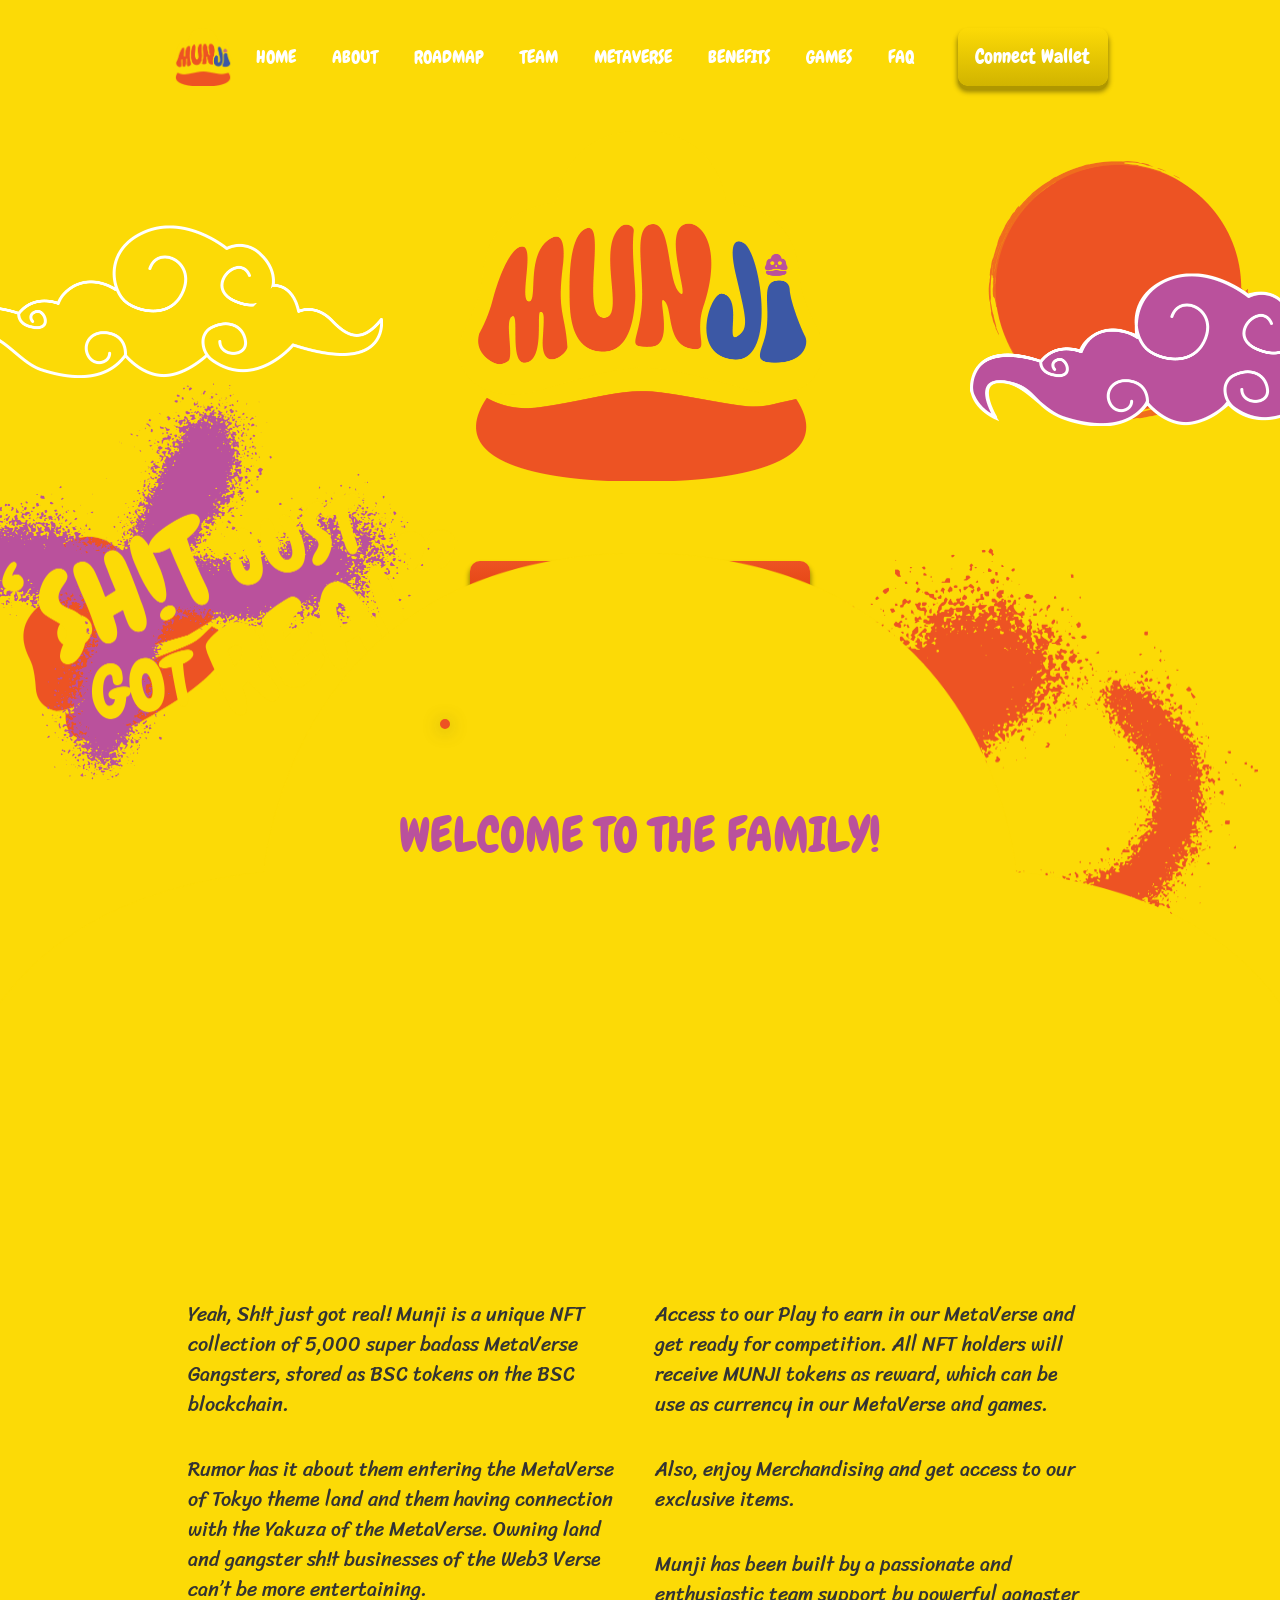
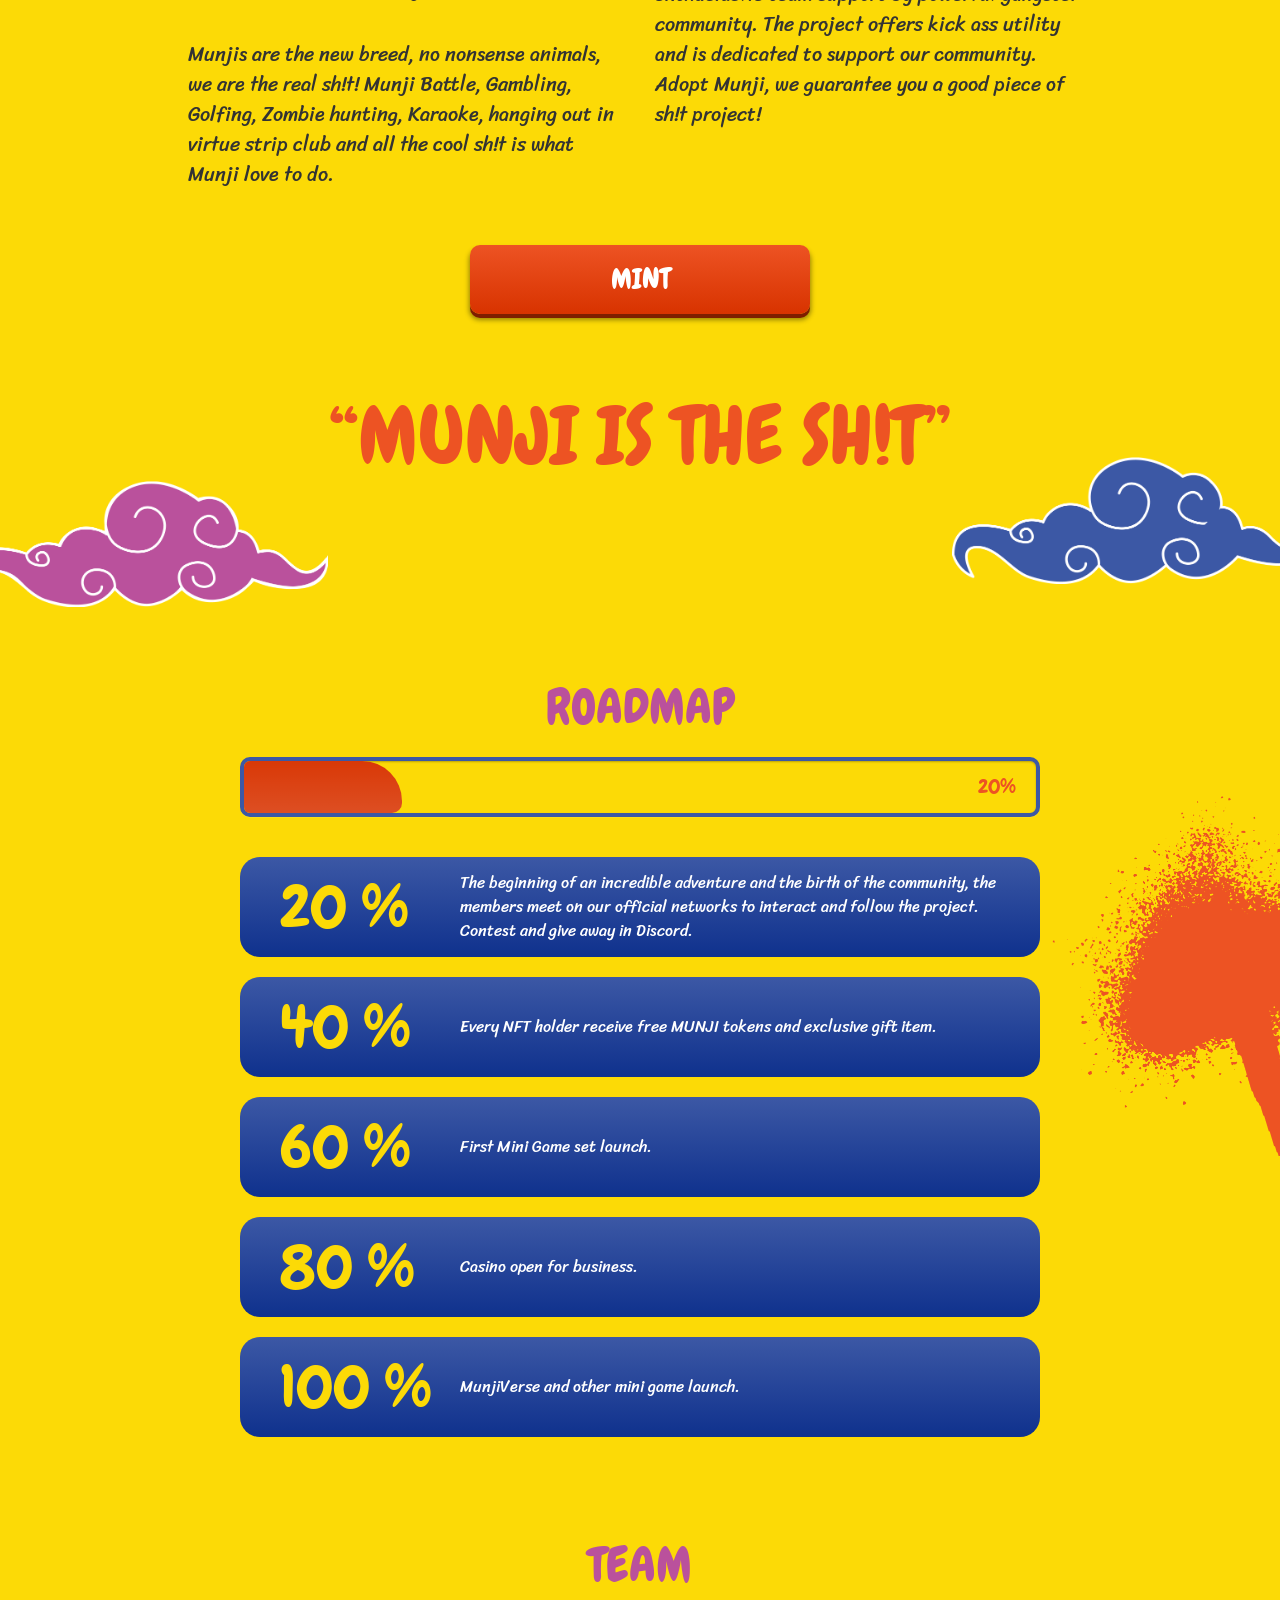
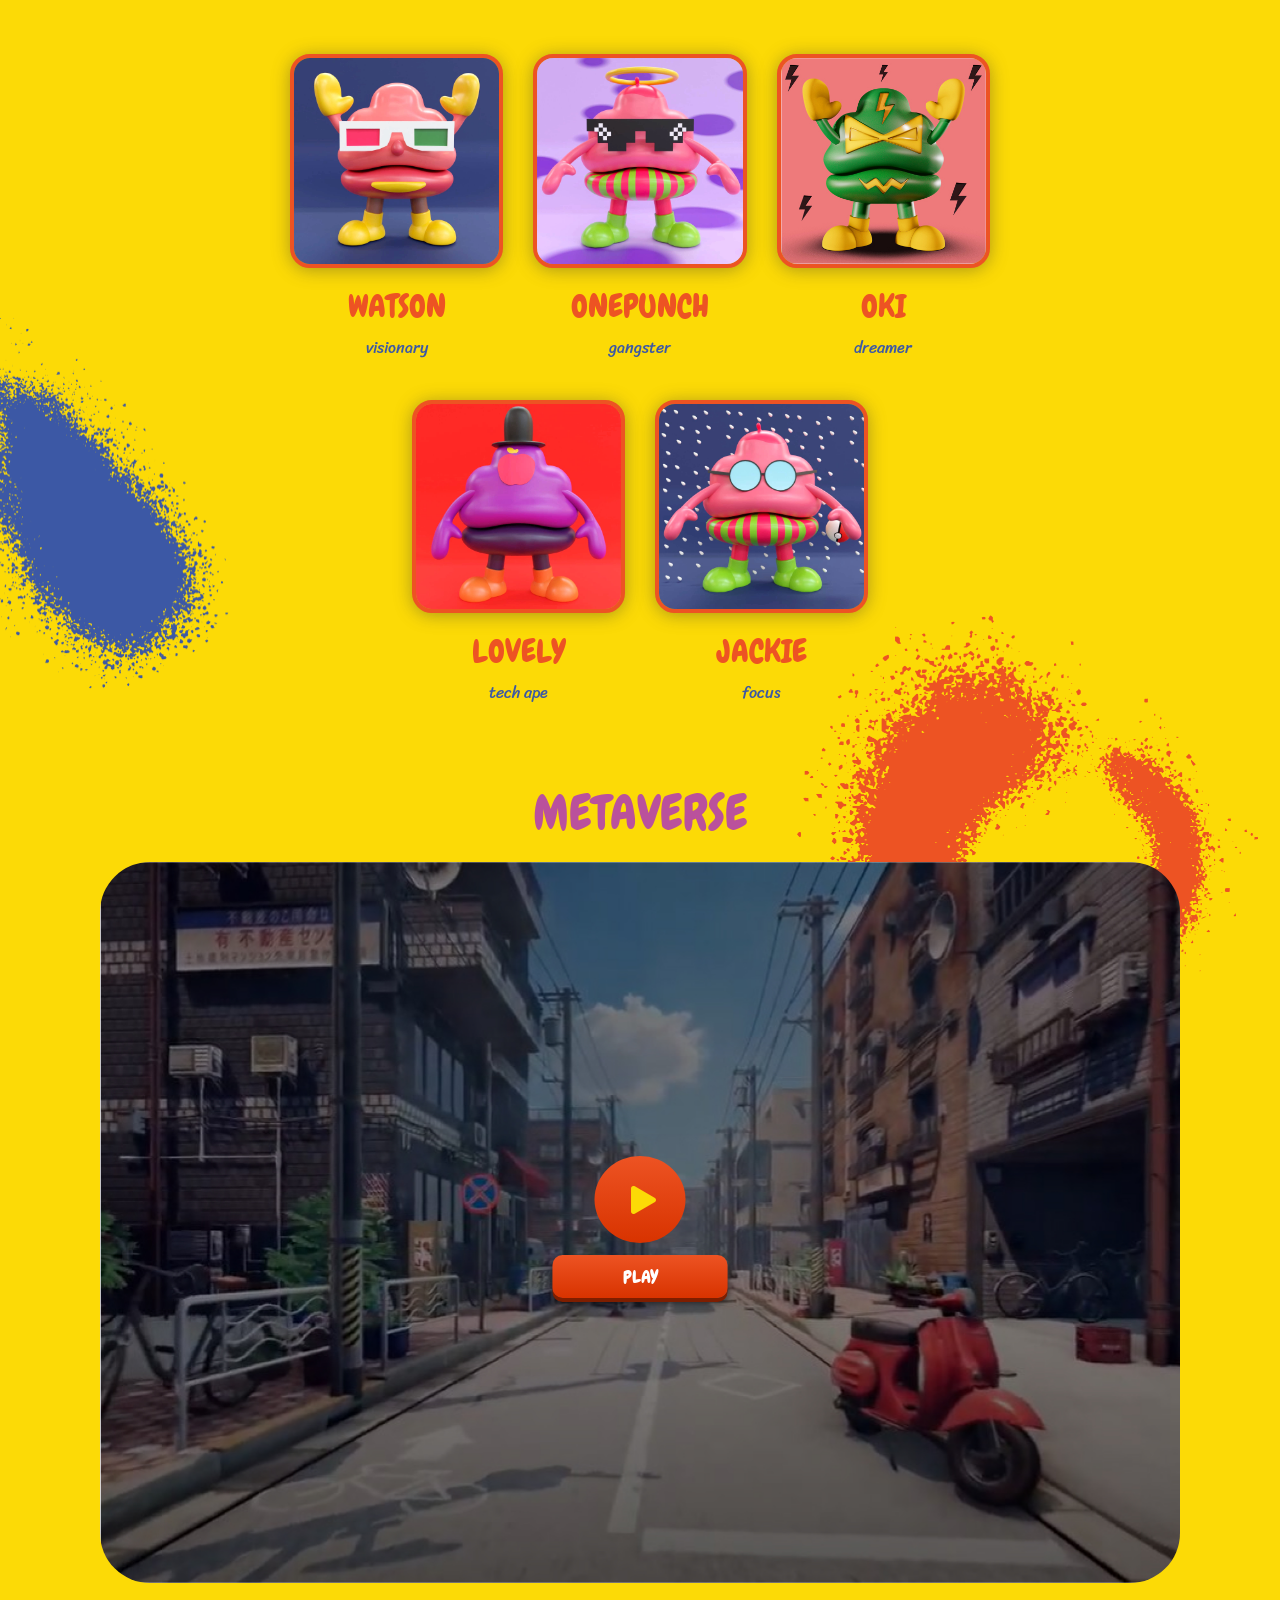
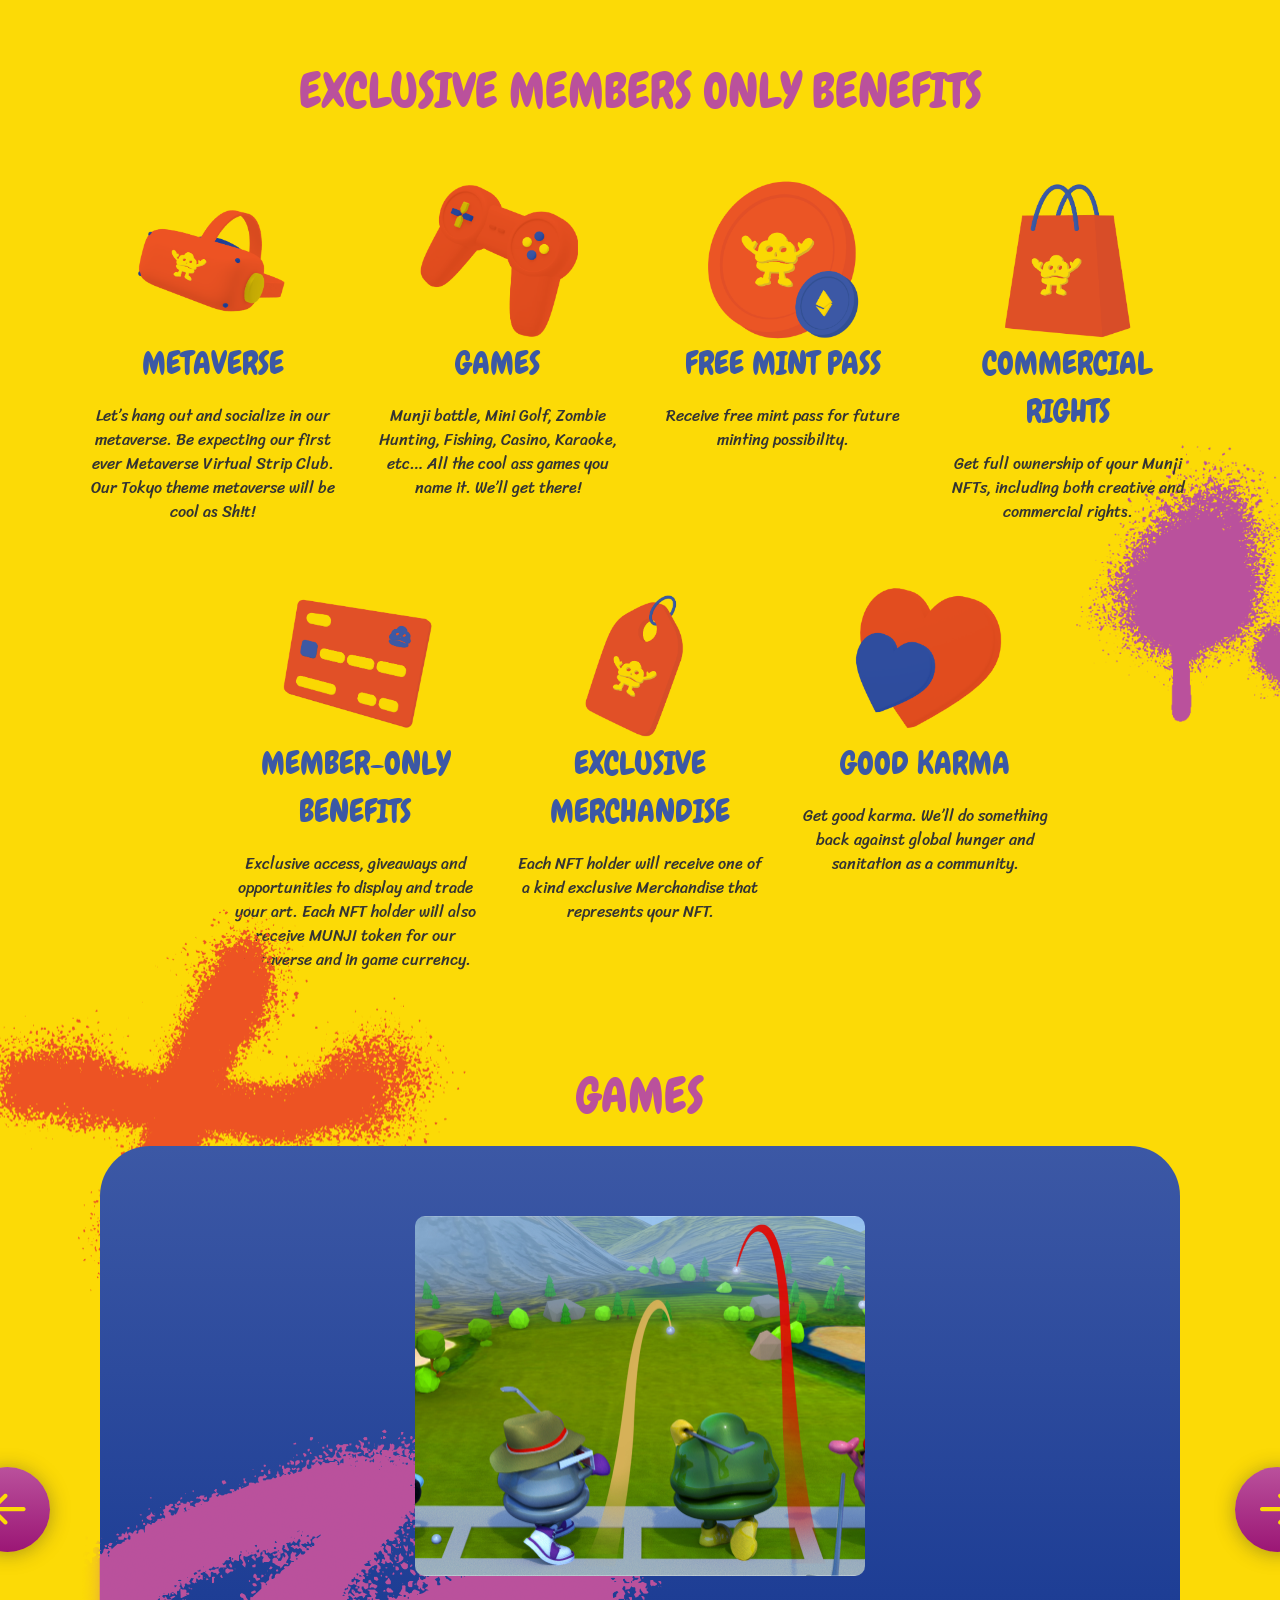
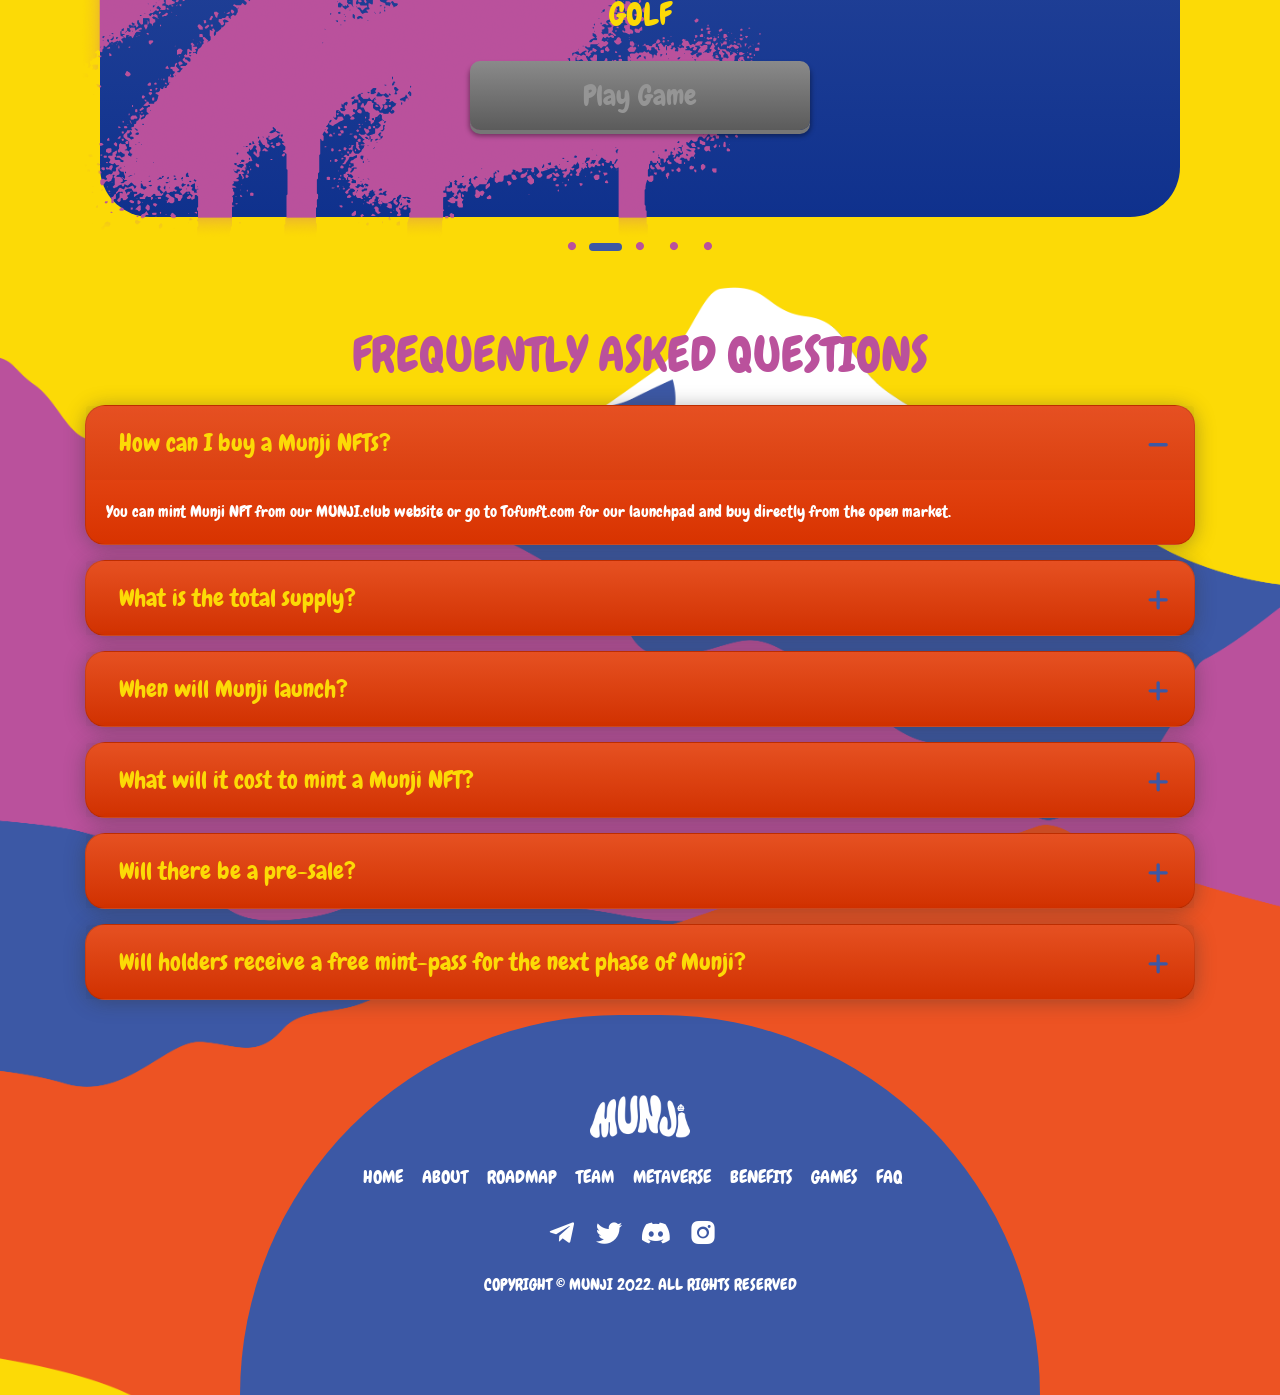
==== commit 86b25523: "update new version" ====
--- a/index.html
+++ b/index.html
@@ -6,7 +6,7 @@
     <meta name="viewport" content="width=device-width, initial-scale=1, maximum-scale=1, shrink-to-fit=no">
     <meta http-equiv="X-UA-Compatible" content="IE=edge">
 
-    <link href="[favicon]" rel="shortcut icon"/>
+    <link href="assets/theme/img/Favicon.png" rel="shortcut icon"/>
 
     <link rel="stylesheet" href="assets/theme/vendor/bootstrap/css/bootstrap.min.css">
     <link rel="stylesheet" href="assets/theme/css/font.css">
@@ -25,7 +25,7 @@
     <script src="assets/theme/vendor/slick/slick.min.js"></script>
     <script src="assets/theme/vendor/wow/wow.min.js"></script>
 
-    <title>Meta Unji</title>
+    <title>Munji</title>
 </head>
 <body>
 <div>
@@ -363,7 +363,7 @@
                 <div id="casino" class="games-item">
                     <div class="two-columns">
                         <div class="column">
-                            <div class="games-img">
+                            <div class="games-img f-right">
                                 <img class="visible-device" src="assets/theme/img/games/Casino1.jpg" alt="">
                                 <img class="visible-mobile" src="assets/theme/img/games/Casino1-m.jpg" alt="">
                             </div>
@@ -383,28 +383,23 @@
                     </div>
                 </div>
                 <div id="golf" class="games-item">
-                    <div class="two-columns">
-                        <div class="column">
-                            <div class="games-img">
-                                <img class="visible-device" src="assets/theme/img/games/Golf.jpg" alt="">
-                                <img class="visible-mobile" src="assets/theme/img/games/Golf-m.jpg" alt="">
-                            </div>
-                        </div>
-                        <div class="column">
-                            <div class="games-content text-center">
-                                <div class="title">Golf</div>
-                                <div class="desc">Get good karma. We’ll do <span class="ct-br-bf-m"></span>something back against global <span class="ct-br-bf-m"></span>hunger as a community.</div>
-                                <div class="btn">
-                                    <button class="button" disabled="disabled">Play Game</button>
-                                </div>
-                            </div>
+                    <div>
+                        <div class="games-img m-auto">
+                            <img class="visible-device" src="assets/theme/img/games/Golf.jpg" alt="">
+                            <img class="visible-mobile" src="assets/theme/img/games/Golf-m.jpg" alt="">
+                        </div>
+                    </div>
+                    <div class="games-content text-center">
+                        <div class="title">Golf</div>
+                        <div class="btn">
+                            <button class="button" disabled="disabled">Play Game</button>
                         </div>
                     </div>
                 </div>
                 <div id="zombie" class="games-item">
                     <div class="two-columns">
                         <div class="column">
-                            <div class="games-img">
+                            <div class="games-img f-right">
                                 <img class="visible-device" src="assets/theme/img/games/Zombie1.jpg" alt="">
                                 <img class="visible-mobile" src="assets/theme/img/games/Zombie1-m.jpg" alt="">
                             </div>
@@ -424,28 +419,23 @@
                     </div>
                 </div>
                 <div id="karaoke" class="games-item">
-                    <div class="two-columns">
-                        <div class="column">
-                            <div class="games-img">
-                                <img class="visible-device" src="assets/theme/img/games/Karaoke.jpg" alt="">
-                                <img class="visible-mobile" src="assets/theme/img/games/Karaoke-m.jpg" alt="">
-                            </div>
-                        </div>
-                        <div class="column">
-                            <div class="games-content text-center">
-                                <div class="title">Karaoke</div>
-                                <div class="desc">Get good karma. We’ll do <span class="ct-br-bf-m"></span>something back against global <span class="ct-br-bf-m"></span>hunger as a community.</div>
-                                <div class="btn">
-                                    <button class="button" disabled="disabled">Play Game</button>
-                                </div>
-                            </div>
+                    <div>
+                        <div class="games-img m-auto">
+                            <img class="visible-device" src="assets/theme/img/games/Karaoke.jpg" alt="">
+                            <img class="visible-mobile" src="assets/theme/img/games/Karaoke-m.jpg" alt="">
+                        </div>
+                    </div>
+                    <div class="games-content text-center">
+                        <div class="title">Karaoke</div>
+                        <div class="btn">
+                            <button class="button" disabled="disabled">Play Game</button>
                         </div>
                     </div>
                 </div>
                 <div id="strip-club" class="games-item">
                     <div class="two-columns">
                         <div class="column">
-                            <div class="games-img">
+                            <div class="games-img f-right">
                                 <img class="visible-device" src="assets/theme/img/games/Strip-Club1.jpg" alt="">
                                 <img class="visible-mobile" src="assets/theme/img/games/Strip-Club1-m.jpg" alt="">
                             </div>
@@ -583,15 +573,15 @@
                     <a><i class="ic ic-telegram"></i></a>
                 </li>
                 <li>
-                    <a href=""><i class="ic ic-twitter"></i></a>
+                    <a href="https://twitter.com/MunjiDao" target="_blank"><i class="ic ic-twitter"></i></a>
                     
                 </li>
                 <li>
-                    <a href=""><i class="ic ic-discord"></i></a>
+                    <a href="https://discord.gg/NUpvmMnq" target="_blank"><i class="ic ic-discord"></i></a>
                     
                 </li>
                 <li>
-                    <a href=""><i class="ic ic-instagram"></i></a>
+                    <a href="https://www.instagram.com/munji_dao/" target="_blank"><i class="ic ic-instagram"></i></a>
                 </li>
             </ul>
         </div>
@@ -614,7 +604,7 @@
     slidesToScroll: 1,
     arrows: true,
     dots: true,
-    // autoplay: true,
+    autoplay: true,
     autoplaySpeed: 2000,
     responsive: [
       {
--- a/assets/theme/css/theme.css
+++ b/assets/theme/css/theme.css
@@ -1 +1 @@
-@font-face{font-family:"Chewy";src:url("../fonts/Chewy/Chewy-Regular.eot");src:url("../fonts/Chewy/Chewy-Regular.eot?#iefix") format("embedded-opentype"),url("../fonts/Chewy/Chewy-Regular.woff2") format("woff2"),url("../fonts/Chewy/Chewy-Regular.woff") format("woff"),url("../fonts/Chewy/Chewy-Regular.ttf") format("truetype"),url("../fonts/Chewy/Chewy-Regular.svg#Chewy-Regular") format("svg");font-weight:normal;font-style:normal}@font-face{font-family:"Sriracha";src:url("../fonts/Sriracha/Sriracha-Regular.eot");src:url("../fonts/Sriracha/Sriracha-Regular.eot?#iefix") format("embedded-opentype"),url("../fonts/Sriracha/Sriracha-Regular.woff2") format("woff2"),url("../fonts/Sriracha/Sriracha-Regular.woff") format("woff"),url("../fonts/Sriracha/Sriracha-Regular.ttf") format("truetype"),url("../fonts/Sriracha/Sriracha-Regular.svg#Chewy-Regular") format("svg");font-weight:normal;font-style:normal}@-webkit-keyframes progressAnimation{0%{width:10%;background-color:#ed5323}100%{width:20%;background-color:#d83300}}@keyframes progressAnimation{0%{width:10%;background-color:#ed5323}100%{width:20%;background-color:#d83300}}body{margin:0;padding:0;position:relative;overflow:visible;overflow-y:visible;overflow-x:hidden;font-family:"Chewy";font-weight:normal;font-size:18px;line-height:1.5;-webkit-font-smoothing:antialiased;background-color:#fcda06;z-index:-1;width:100%}img{border:0;outline:0;max-width:100%;vertical-align:middle}.f-left{float:left !important}.two-columns{width:100%;display:table;font-size:0;border-radius:12px}.two-columns.rtl{direction:rtl;unicode-bidi:bidi-override;text-align:left}.two-columns .column{width:50%;display:inline-block;vertical-align:middle;text-align:left;direction:ltr;unicode-bidi:bidi-override}.header{position:absolute;width:100%;top:0;z-index:999;height:70px}.header .navbar .navbar-toggler .ic-menu{font-size:45px;color:#fff}.header .navbar .main-menu{display:inline-flex;padding-top:20px}.header .navbar .main-menu .nav-logo{padding-right:15px}.header .navbar .main-menu .nav-logo img{max-width:60px}.header .navbar .main-menu .navbar-nav .nav-item{padding-right:20px}.header .navbar .main-menu .navbar-nav .nav-item .nav-link{color:#fff;text-transform:uppercase}.header .navbar .main-menu .navbar-nav .nav-item .nav-link:hover{color:#fcda06}.header .navbar .main-menu .btn-nav{position:relative;margin-left:15px;width:150px}.header .navbar .main-menu .btn-nav .button{display:block;font-size:20px;text-align:center;line-height:20px;text-decoration:none;color:#fff;background:linear-gradient(180deg, #FCDA06 0%, #D1B400 100%);border-radius:10px;position:absolute;top:0;width:150px;height:58px;padding-top:18px;box-shadow:0 4px 0 #af9700,0 5px 5px 1px rgba(0,0,0,.4);-webkit-box-shadow:0 4px 0 #af9700,0 5px 5px 1px rgba(0,0,0,.4)}.header .navbar .main-menu .btn-nav .button:hover{background:#ceb204;box-shadow:0 4px 0 #af9700,0 5px 5px 1px rgba(0,0,0,.4);-webkit-box-shadow:0 4px 0 #af9700,0 5px 5px 1px rgba(0,0,0,.4)}#home__section{position:relative;height:100%;z-index:-1;height:1300px}#home__section #vdo-bg{position:absolute;right:0;bottom:0;top:0;min-width:100%;min-height:1300px}#home__section .home-content{position:absolute;top:10%;width:100%}#home__section .home-content .object-1{position:absolute;max-width:435px;left:-52px;top:95px}#home__section .home-content .object-2{position:absolute;right:0;max-width:323px;top:0}#home__section .home-content .object-3{position:absolute;right:0;max-width:310px;top:143px;z-index:0}#home__section .home-content .object-4{max-width:323px;position:absolute;left:-40px}#home__section .home-content .object-5{max-width:505px;position:absolute;left:-74px;top:32%}#home__section .home-content .object-6{max-width:492px;position:absolute;left:-27px;top:44%}#home__section .home-content .object-7{max-width:505px;position:absolute;right:0;top:56%}#home__section .home-content .main-logo{max-width:363px;margin:auto}#home__section .home-content .home-content__head .btn-check-it{margin:80px 0}#home__section .home-content .home-content__head .btn-check-it .button{margin:auto;display:block;font-size:28px;text-align:center;line-height:20px;text-decoration:none;color:#fff;background:linear-gradient(180deg, #ED5323 0%, #D83300 100%);border-radius:10px;width:340px;height:69px;padding-top:24px;box-shadow:0 4px 0 #7e1e00,0 5px 5px 1px rgba(0,0,0,.4);-webkit-box-shadow:0 4px 0 #7e1e00,0 5px 5px 1px rgba(0,0,0,.4)}#home__section .home-content .home-content__head .btn-check-it .button:hover{background:#b42b00;box-shadow:0 4px 0 #7e1e00,0 5px 5px 1px rgba(0,0,0,.4);-webkit-box-shadow:0 4px 0 #7e1e00,0 5px 5px 1px rgba(0,0,0,.4)}#home__section .home-content .home-content__head .home-content__img{max-width:400px;margin:auto}#home__section .home-content .home-content__head .home-content__img img{border-radius:20px;position:relative;border:5px solid #ed5323;filter:drop-shadow(0px 2px 9px rgba(51, 51, 51, 0.4));z-index:1}#home__section .home-content .home-content__head .home-content__img:before{content:"";background:url(../img/home-bg.png);width:100%;height:100%;position:absolute;left:0;display:block;background-size:cover;z-index:1;bottom:-57%}#home__section .home-content .home-content__head .home-content__title{position:relative;color:#ba519c;text-transform:uppercase;text-align:center;padding-top:70px;z-index:1}#home__section .home-content .home-content__head .home-content__title h2{font-size:48px}#home-content__section{position:relative;max-width:934px;margin:auto}#home-content__section p{font-family:"Sriracha";font-size:20px;font-weight:normal;color:#333;margin-bottom:35px}#home-content__section .mint-btn{margin-top:20px}#home-content__section .mint-btn .button{margin:auto;display:block;font-size:28px;text-align:center;line-height:20px;text-decoration:none;text-transform:uppercase;color:#fff;background:linear-gradient(180deg, #ED5323 0%, #D83300 100%);border-radius:10px;width:340px;height:69px;padding-top:24px;box-shadow:0 4px 0 #7e1e00,0 5px 5px 1px rgba(0,0,0,.4);-webkit-box-shadow:0 4px 0 #7e1e00,0 5px 5px 1px rgba(0,0,0,.4)}#home-content__section .mint-btn .button:hover{background:#b42b00;box-shadow:0 4px 0 #7e1e00,0 5px 5px 1px rgba(0,0,0,.4);-webkit-box-shadow:0 4px 0 #7e1e00,0 5px 5px 1px rgba(0,0,0,.4)}#home-content__section .home-content__last{margin-top:70px;margin-bottom:150px;text-align:center;color:#ed5323;font-size:80px;line-height:105px;text-transform:uppercase}#home-content__section .object-1{max-width:360px;position:absolute;left:-22%;bottom:-15%}#home-content__section .object-2{max-width:360px;position:absolute;right:-22%;bottom:-12%}.section{padding:40px 0}.section .title-section h3{text-align:center;font-size:48px;color:#ba519c;text-transform:uppercase;margin-bottom:20px}#roadmap__section{position:relative}#roadmap__section .progress{max-width:800px;height:60px;margin:auto;border-radius:10px;background:#fcda06;box-shadow:inset 0 1px 2px rgba(0,0,0,.25),0 1px rgba(255,255,255,.08);border:4px solid #3c58a5;margin-bottom:40px;position:relative}#roadmap__section .progress .progress-bar{background-color:#d83300;width:20%;height:100%;border-top-right-radius:40px;border-bottom-right-radius:10px;background-image:linear-gradient(to bottom, rgba(255, 255, 255, 0.027), rgba(255, 255, 255, 0.137));transition:.4s linear;transition-property:width,background-color;-webkit-animation:progressAnimation 6s;animation:progressAnimation 6s}#roadmap__section .progress .progress-num{font-size:20px;color:#ed5323;position:absolute;top:10px;right:20px}#roadmap__section .roadmap-content{max-width:800px;margin:auto;background:linear-gradient(180deg, #3C58A5 0%, #0F318D 100%);border-radius:20px;padding:5px 40px;margin-bottom:20px}#roadmap__section .roadmap-content p{margin-bottom:0}#roadmap__section .roadmap-content .roadmap-content__row{width:100%;display:table}#roadmap__section .roadmap-content .roadmap-content__row .roadmap-content__row-num{width:25%;display:table-cell;vertical-align:middle}#roadmap__section .roadmap-content .roadmap-content__row .roadmap-content__row-num .roadmap-content__num{font-size:60px;color:#fcda06}#roadmap__section .roadmap-content .roadmap-content__row .roadmap-content__row-text{width:75%;display:table-cell;vertical-align:middle}#roadmap__section .roadmap-content .roadmap-content__row .roadmap-content__row-text .roadmap-content__text{font-size:16px;color:#fff;font-family:"Sriracha"}#roadmap__section .object-1{max-width:230px;position:absolute;top:16%;right:0}#team__section{position:relative}#team__section .object-1{max-width:505px;position:absolute;top:46%;left:-15%}#team__section .team-lists{width:700px;margin:auto}#team__section .team-lists .team-list img{border-radius:20px;border:4px solid #ed5323;margin-top:40px;filter:drop-shadow(0px 2px 9px rgba(51, 51, 51, 0.4))}#team__section .team-lists .team-list .title{font-size:32px;color:#ed5323;margin-bottom:5px;margin-top:15px;text-transform:uppercase}#team__section .team-lists .team-list .desc{color:#3c58a5;font-size:16px;font-family:"Sriracha";margin-bottom:0}#metaverse__section{position:relative}#metaverse__section .object-1{max-width:505px;position:absolute;right:0;top:-15%}#metaverse__section .metaverse-video .wrapper{position:relative;width:1080px;margin:auto}#metaverse__section .metaverse-video .wrapper iframe{display:none;border-radius:50px}#metaverse__section .metaverse-video .wrapper #video-cover{max-width:1080px;height:100%;border-radius:50px}#metaverse__section .metaverse-video .wrapper #player{width:1080px;height:720px}#metaverse__section .metaverse-video .wrapper .play-btn{position:absolute;z-index:666;top:50%;left:50%;transform:translate(-50%, -50%);background-color:rgba(0,0,0,0);border:0}#metaverse__section .metaverse-video .wrapper .play-btn .play-long{margin-top:20px}#metaverse__section .metaverse-video .wrapper .play-btn .play-long .button{text-transform:uppercase;color:#fff;background:linear-gradient(180deg, #ED5323 0%, #D83300 100%);border-radius:10px;padding:10px 70px;box-shadow:0 4px 0 #7e1e00,0 5px 5px 1px rgba(0,0,0,.4);-webkit-box-shadow:0 4px 0 #7e1e00,0 5px 5px 1px rgba(0,0,0,.4)}#metaverse__section .metaverse-video .wrapper .play-btn .play-long .button:hover{text-decoration:none}#metaverse__section .metaverse-video .wrapper .play{background:linear-gradient(180deg, #ED5323 0%, #D83300 100%);border-radius:50%;padding:16px 14px 8px 20px;border:none}#metaverse__section .metaverse-video .wrapper .play .ic{font-size:60px;color:#fcda06}#exclusive__section{position:relative}#exclusive__section .object-1{position:absolute;max-width:230px;top:42%;right:0}#exclusive__section .exclusive-lists .exclusive-list{padding-top:40px}#exclusive__section .exclusive-lists .exclusive-list img{max-width:160px}#exclusive__section .exclusive-lists .exclusive-list .title{font-size:32px;color:#3c58a5;text-transform:uppercase}#exclusive__section .exclusive-lists .exclusive-list .desc{font-size:16px;font-family:"Sriracha";color:#333}#games__sention{position:relative}#games__sention .object-1{position:absolute;max-width:505px;top:-16%;left:-3%}#games__sention .games-box{position:relative;max-width:1080px;background:linear-gradient(180deg, #3C58A5 0%, #0F318D 100%);padding-top:30px;border-radius:50px;margin:auto}#games__sention .games-box::before{content:"";width:1001px;height:723px;background:url(../img/games/Games-BG.png);position:absolute;left:-21px;display:block;background-size:cover;z-index:0;bottom:-23px}#games__sention .games-box .tab{position:relative;text-align:center}#games__sention .games-box .tab .control{width:100%;display:table;border-radius:5px}#games__sention .games-box .tab .control .tab-menu{position:relative;background:linear-gradient(180deg, #ED5323 0%, #D83300 100%);width:180px;height:61px;color:#fff;box-shadow:0px 2px 20px rgba(51,51,51,.4);border-radius:10px;margin-left:15px;font-size:22px;display:inline-block;line-height:65px}#games__sention .games-box .tab .control .tab-menu:hover{text-decoration:none}#games__sention .games-box .games-slide{padding:40px 0}#games__sention .games-box .games-slide .slick-next{right:-75px}#games__sention .games-box .games-slide .slick-next::before{font-family:"iconfont";content:"";color:#fcda06;background:linear-gradient(180deg, #BA519C 0%, #9B1675 100%);box-shadow:0px 2px 20px rgba(51,51,51,.4);font-size:45px;border-radius:50%;opacity:1;padding:20px}#games__sention .games-box .games-slide .slick-prev{left:-135px}#games__sention .games-box .games-slide .slick-prev::before{font-family:"iconfont";content:"";color:#fcda06;background:linear-gradient(180deg, #BA519C 0%, #9B1675 100%);box-shadow:0px 2px 20px rgba(51,51,51,.4);font-size:45px;border-radius:50%;opacity:1;padding:20px}#games__sention .games-box .games-slide .slick-dots{bottom:-40px}#games__sention .games-box .games-slide .slick-dots li{margin:0 7px}#games__sention .games-box .games-slide .slick-dots li button::before{font-size:34px;color:#ba519c;opacity:1}#games__sention .games-box .games-slide .slick-dots li.slick-active button::before{content:"";width:33px;height:8px;background-color:#3c58a5;border-radius:4px;top:6px;left:-7px;opacity:1}#games__sention .games-box .games-slide .games-item .two-columns .column{padding:20px}#games__sention .games-box .games-slide .games-item .games-img{max-width:450px;float:right}#games__sention .games-box .games-slide .games-item .games-img img{width:100%;border-radius:10px}#games__sention .games-box .games-slide .games-item .games-content .title{padding-top:15px;font-size:32px;color:#fcda06;text-transform:uppercase;margin-bottom:15px}#games__sention .games-box .games-slide .games-item .games-content .desc{font-family:"Sriracha";font-size:16px;color:#fff;margin-bottom:25px}#games__sention .games-box .games-slide .games-item .games-content .btn .button{display:block;font-size:28px;text-align:center;line-height:20px;text-decoration:none;color:#fff;background:linear-gradient(180deg, #FCDA06 0%, #D1B400 100%);border-radius:10px;width:340px;height:69px;box-shadow:0 4px 0 #af9700,0 5px 5px 1px rgba(0,0,0,.4);-webkit-box-shadow:0 4px 0 #af9700,0 5px 5px 1px rgba(0,0,0,.4);border:none}#games__sention .games-box .games-slide .games-item .games-content .btn .button:disabled{color:#959595;background:linear-gradient(180deg, #8A8A8A 0%, #5B5B5B 100%);box-shadow:0 4px 0 #767676,0 5px 5px 1px rgba(0,0,0,.4);-webkit-box-shadow:0 4px 0 #767676,0 5px 5px 1px rgba(0,0,0,.4)}#questions__section{background:url(../img/meta-unji-bg.png);background-size:cover;padding-bottom:0}#questions__section #questions .card{background:linear-gradient(180deg, #ED5323 0%, #D83300 100%);margin-bottom:15px;color:#fcda06;box-shadow:0px 2px 20px rgba(51,51,51,.4);border-radius:20px}#questions__section #questions .card .card-header{position:relative;border-bottom:none}#questions__section #questions .card .card-header .btn{color:#fcda06;font-size:24px}#questions__section #questions .card .card-header .btn:hover{text-decoration:none}#questions__section #questions .card .card-header .btn:after{position:absolute;right:26px;top:29px;content:"";width:20px;height:20px;display:block;background-image:url(../img/plus.svg);background-size:20px;background-repeat:no-repeat;transform:rotate(-180deg)}#questions__section #questions .card .card-header .btn:not(.collapsed):after{background-image:url(../img/minus.svg);top:21px}#questions__section #questions .card .card-body{color:#fff;font-size:16px}#questions__section .foorter-desktop{max-width:800px;height:380px;margin:auto;background:#3c58a5;border-top-left-radius:400px;border-top-right-radius:400px}#questions__section .foorter-desktop .footer-logo{margin:auto;padding-top:80px;max-width:100px}#questions__section .foorter-desktop .footer-menu{margin-top:25px}#questions__section .foorter-desktop .footer-menu ul{padding-left:0;list-style:none}#questions__section .foorter-desktop .footer-menu ul li{display:inline-block;color:#fff;padding-right:15px;text-transform:uppercase}#questions__section .foorter-desktop .footer-menu ul li a{color:#fff}#questions__section .foorter-desktop .footer-menu ul li a:hover{text-decoration:none;color:#fcda06}#questions__section .foorter-desktop .social-list{margin-top:25px}#questions__section .foorter-desktop .social-list ul{padding-left:0;list-style:none}#questions__section .foorter-desktop .social-list ul li{display:inline-block;padding-right:15px;text-transform:uppercase}#questions__section .foorter-desktop .social-list ul li a{color:#fff;font-size:28px}#questions__section .foorter-desktop .social-list ul li a:hover{text-decoration:none;color:#fcda06}#questions__section .foorter-desktop .copy-right{margin-top:15px;text-transform:uppercase;color:#fff;font-size:16px}+@font-face{font-family:"Chewy";src:url("../fonts/Chewy/Chewy-Regular.eot");src:url("../fonts/Chewy/Chewy-Regular.eot?#iefix") format("embedded-opentype"),url("../fonts/Chewy/Chewy-Regular.woff2") format("woff2"),url("../fonts/Chewy/Chewy-Regular.woff") format("woff"),url("../fonts/Chewy/Chewy-Regular.ttf") format("truetype"),url("../fonts/Chewy/Chewy-Regular.svg#Chewy-Regular") format("svg");font-weight:normal;font-style:normal}@font-face{font-family:"Sriracha";src:url("../fonts/Sriracha/Sriracha-Regular.eot");src:url("../fonts/Sriracha/Sriracha-Regular.eot?#iefix") format("embedded-opentype"),url("../fonts/Sriracha/Sriracha-Regular.woff2") format("woff2"),url("../fonts/Sriracha/Sriracha-Regular.woff") format("woff"),url("../fonts/Sriracha/Sriracha-Regular.ttf") format("truetype"),url("../fonts/Sriracha/Sriracha-Regular.svg#Chewy-Regular") format("svg");font-weight:normal;font-style:normal}@-webkit-keyframes progressAnimation{0%{width:10%;background-color:#ed5323}100%{width:20%;background-color:#d83300}}@keyframes progressAnimation{0%{width:10%;background-color:#ed5323}100%{width:20%;background-color:#d83300}}body{margin:0;padding:0;position:relative;overflow:visible;overflow-y:visible;overflow-x:hidden;font-family:"Chewy";font-weight:normal;font-size:18px;line-height:1.5;-webkit-font-smoothing:antialiased;background-color:#fcda06;z-index:-1;width:100%}img{border:0;outline:0;max-width:100%;vertical-align:middle}.f-left{float:left !important}.f-right{float:right !important}.two-columns{width:100%;display:table;font-size:0;border-radius:12px}.two-columns.rtl{direction:rtl;unicode-bidi:bidi-override;text-align:left}.two-columns .column{width:50%;display:inline-block;vertical-align:middle;text-align:left;direction:ltr;unicode-bidi:bidi-override}.header{position:absolute;width:100%;top:0;z-index:999;height:70px}.header .navbar .navbar-toggler .ic-menu{font-size:45px;color:#fff}.header .navbar .main-menu{display:inline-flex;padding-top:20px}.header .navbar .main-menu .nav-logo{padding-right:15px}.header .navbar .main-menu .nav-logo img{max-width:60px}.header .navbar .main-menu .navbar-nav .nav-item{padding-right:20px}.header .navbar .main-menu .navbar-nav .nav-item .nav-link{color:#fff;text-transform:uppercase}.header .navbar .main-menu .navbar-nav .nav-item .nav-link:hover{color:#fcda06}.header .navbar .main-menu .btn-nav{position:relative;margin-left:15px;width:150px}.header .navbar .main-menu .btn-nav .button{display:block;font-size:20px;text-align:center;line-height:20px;text-decoration:none;color:#fff;background:linear-gradient(180deg, #FCDA06 0%, #D1B400 100%);border-radius:10px;position:absolute;top:0;width:150px;height:58px;padding-top:18px;box-shadow:0 4px 0 #af9700,0 5px 5px 1px rgba(0,0,0,.4);-webkit-box-shadow:0 4px 0 #af9700,0 5px 5px 1px rgba(0,0,0,.4)}.header .navbar .main-menu .btn-nav .button:hover{background:#ceb204;box-shadow:0 4px 0 #af9700,0 5px 5px 1px rgba(0,0,0,.4);-webkit-box-shadow:0 4px 0 #af9700,0 5px 5px 1px rgba(0,0,0,.4)}#home__section{position:relative;height:100%;z-index:-1;height:1300px}#home__section #vdo-bg{position:absolute;right:0;bottom:0;top:0;min-width:100%;min-height:1300px}#home__section .home-content{position:absolute;top:10%;width:100%}#home__section .home-content .object-1{position:absolute;max-width:435px;left:-52px;top:95px}#home__section .home-content .object-2{position:absolute;right:0;max-width:323px;top:0}#home__section .home-content .object-3{position:absolute;right:0;max-width:310px;top:143px;z-index:0}#home__section .home-content .object-4{max-width:323px;position:absolute;left:-40px}#home__section .home-content .object-5{max-width:505px;position:absolute;left:-74px;top:32%}#home__section .home-content .object-6{max-width:492px;position:absolute;left:-27px;top:44%}#home__section .home-content .object-7{max-width:505px;position:absolute;right:0;top:56%}#home__section .home-content .main-logo{max-width:363px;margin:auto}#home__section .home-content .home-content__head .btn-check-it{margin:80px 0}#home__section .home-content .home-content__head .btn-check-it .button{margin:auto;display:block;font-size:28px;text-align:center;line-height:20px;text-decoration:none;color:#fff;background:linear-gradient(180deg, #ED5323 0%, #D83300 100%);border-radius:10px;width:340px;height:69px;padding-top:24px;box-shadow:0 4px 0 #7e1e00,0 5px 5px 1px rgba(0,0,0,.4);-webkit-box-shadow:0 4px 0 #7e1e00,0 5px 5px 1px rgba(0,0,0,.4)}#home__section .home-content .home-content__head .btn-check-it .button:hover{background:#b42b00;box-shadow:0 4px 0 #7e1e00,0 5px 5px 1px rgba(0,0,0,.4);-webkit-box-shadow:0 4px 0 #7e1e00,0 5px 5px 1px rgba(0,0,0,.4)}#home__section .home-content .home-content__head .home-content__img{max-width:400px;margin:auto}#home__section .home-content .home-content__head .home-content__img img{border-radius:20px;position:relative;border:5px solid #ed5323;filter:drop-shadow(0px 2px 9px rgba(51, 51, 51, 0.4));z-index:1}#home__section .home-content .home-content__head .home-content__img:before{content:"";background:url(../img/home-bg.png);width:100%;height:100%;position:absolute;left:0;display:block;background-size:cover;z-index:1;bottom:-57%}#home__section .home-content .home-content__head .home-content__title{position:relative;color:#ba519c;text-transform:uppercase;text-align:center;padding-top:70px;z-index:1}#home__section .home-content .home-content__head .home-content__title h2{font-size:48px}#home-content__section{position:relative;max-width:934px;margin:auto}#home-content__section p{font-family:"Sriracha";font-size:20px;font-weight:normal;color:#333;margin-bottom:35px}#home-content__section .mint-btn{margin-top:20px}#home-content__section .mint-btn .button{margin:auto;display:block;font-size:28px;text-align:center;line-height:20px;text-decoration:none;text-transform:uppercase;color:#fff;background:linear-gradient(180deg, #ED5323 0%, #D83300 100%);border-radius:10px;width:340px;height:69px;padding-top:24px;box-shadow:0 4px 0 #7e1e00,0 5px 5px 1px rgba(0,0,0,.4);-webkit-box-shadow:0 4px 0 #7e1e00,0 5px 5px 1px rgba(0,0,0,.4)}#home-content__section .mint-btn .button:hover{background:#b42b00;box-shadow:0 4px 0 #7e1e00,0 5px 5px 1px rgba(0,0,0,.4);-webkit-box-shadow:0 4px 0 #7e1e00,0 5px 5px 1px rgba(0,0,0,.4)}#home-content__section .home-content__last{margin-top:70px;margin-bottom:150px;text-align:center;color:#ed5323;font-size:80px;line-height:105px;text-transform:uppercase}#home-content__section .object-1{max-width:360px;position:absolute;left:-22%;bottom:-15%}#home-content__section .object-2{max-width:360px;position:absolute;right:-22%;bottom:-12%}.section{padding:40px 0}.section .title-section h3{text-align:center;font-size:48px;color:#ba519c;text-transform:uppercase;margin-bottom:20px}#roadmap__section{position:relative}#roadmap__section .progress{max-width:800px;height:60px;margin:auto;border-radius:10px;background:#fcda06;box-shadow:inset 0 1px 2px rgba(0,0,0,.25),0 1px rgba(255,255,255,.08);border:4px solid #3c58a5;margin-bottom:40px;position:relative}#roadmap__section .progress .progress-bar{background-color:#d83300;width:20%;height:100%;border-top-right-radius:40px;border-bottom-right-radius:10px;background-image:linear-gradient(to bottom, rgba(255, 255, 255, 0.027), rgba(255, 255, 255, 0.137));transition:.4s linear;transition-property:width,background-color;-webkit-animation:progressAnimation 6s;animation:progressAnimation 6s}#roadmap__section .progress .progress-num{font-size:20px;color:#ed5323;position:absolute;top:10px;right:20px}#roadmap__section .roadmap-content{max-width:800px;margin:auto;background:linear-gradient(180deg, #3C58A5 0%, #0F318D 100%);border-radius:20px;padding:5px 40px;margin-bottom:20px}#roadmap__section .roadmap-content p{margin-bottom:0}#roadmap__section .roadmap-content .roadmap-content__row{width:100%;display:table}#roadmap__section .roadmap-content .roadmap-content__row .roadmap-content__row-num{width:25%;display:table-cell;vertical-align:middle}#roadmap__section .roadmap-content .roadmap-content__row .roadmap-content__row-num .roadmap-content__num{font-size:60px;color:#fcda06}#roadmap__section .roadmap-content .roadmap-content__row .roadmap-content__row-text{width:75%;display:table-cell;vertical-align:middle}#roadmap__section .roadmap-content .roadmap-content__row .roadmap-content__row-text .roadmap-content__text{font-size:16px;color:#fff;font-family:"Sriracha"}#roadmap__section .object-1{max-width:230px;position:absolute;top:16%;right:0}#team__section{position:relative}#team__section .object-1{max-width:505px;position:absolute;top:46%;left:-15%}#team__section .team-lists{width:700px;margin:auto}#team__section .team-lists .team-list img{border-radius:20px;border:4px solid #ed5323;margin-top:40px;filter:drop-shadow(0px 2px 9px rgba(51, 51, 51, 0.4))}#team__section .team-lists .team-list .title{font-size:32px;color:#ed5323;margin-bottom:5px;margin-top:15px;text-transform:uppercase}#team__section .team-lists .team-list .desc{color:#3c58a5;font-size:16px;font-family:"Sriracha";margin-bottom:0}#metaverse__section{position:relative}#metaverse__section .object-1{max-width:505px;position:absolute;right:0;top:-15%}#metaverse__section .metaverse-video .wrapper{position:relative;width:1080px;margin:auto}#metaverse__section .metaverse-video .wrapper iframe{display:none;border-radius:50px}#metaverse__section .metaverse-video .wrapper #video-cover{max-width:1080px;height:100%;border-radius:50px}#metaverse__section .metaverse-video .wrapper #player{width:1080px;height:720px}#metaverse__section .metaverse-video .wrapper .play-btn{position:absolute;z-index:666;top:50%;left:50%;transform:translate(-50%, -50%);background-color:rgba(0,0,0,0);border:0}#metaverse__section .metaverse-video .wrapper .play-btn .play-long{margin-top:20px}#metaverse__section .metaverse-video .wrapper .play-btn .play-long .button{text-transform:uppercase;color:#fff;background:linear-gradient(180deg, #ED5323 0%, #D83300 100%);border-radius:10px;padding:10px 70px;box-shadow:0 4px 0 #7e1e00,0 5px 5px 1px rgba(0,0,0,.4);-webkit-box-shadow:0 4px 0 #7e1e00,0 5px 5px 1px rgba(0,0,0,.4)}#metaverse__section .metaverse-video .wrapper .play-btn .play-long .button:hover{text-decoration:none}#metaverse__section .metaverse-video .wrapper .play{background:linear-gradient(180deg, #ED5323 0%, #D83300 100%);border-radius:50%;padding:16px 14px 8px 20px;border:none}#metaverse__section .metaverse-video .wrapper .play .ic{font-size:60px;color:#fcda06}#exclusive__section{position:relative}#exclusive__section .object-1{position:absolute;max-width:230px;top:42%;right:0}#exclusive__section .exclusive-lists .exclusive-list{padding-top:40px}#exclusive__section .exclusive-lists .exclusive-list img{max-width:160px}#exclusive__section .exclusive-lists .exclusive-list .title{font-size:32px;color:#3c58a5;text-transform:uppercase}#exclusive__section .exclusive-lists .exclusive-list .desc{font-size:16px;font-family:"Sriracha";color:#333}#games__sention{position:relative}#games__sention .object-1{position:absolute;max-width:505px;top:-16%;left:-3%}#games__sention .games-box{position:relative;max-width:1080px;background:linear-gradient(180deg, #3C58A5 0%, #0F318D 100%);padding-top:30px;border-radius:50px;margin:auto}#games__sention .games-box::before{content:"";width:1001px;height:723px;background:url(../img/games/Games-BG.png);position:absolute;left:-21px;display:block;background-size:cover;z-index:0;bottom:-23px}#games__sention .games-box .tab{position:relative;text-align:center}#games__sention .games-box .tab .control{width:100%;display:table;border-radius:5px}#games__sention .games-box .tab .control .tab-menu{position:relative;background:linear-gradient(180deg, #ED5323 0%, #D83300 100%);width:180px;height:61px;color:#fff;box-shadow:0px 2px 20px rgba(51,51,51,.4);border-radius:10px;margin-left:15px;font-size:22px;display:inline-block;line-height:65px}#games__sention .games-box .tab .control .tab-menu:hover{text-decoration:none}#games__sention .games-box .games-slide{padding:40px 0}#games__sention .games-box .games-slide .slick-next{right:-75px}#games__sention .games-box .games-slide .slick-next::before{font-family:"iconfont";content:"";color:#fcda06;background:linear-gradient(180deg, #BA519C 0%, #9B1675 100%);box-shadow:0px 2px 20px rgba(51,51,51,.4);font-size:45px;border-radius:50%;opacity:1;padding:20px}#games__sention .games-box .games-slide .slick-prev{left:-135px}#games__sention .games-box .games-slide .slick-prev::before{font-family:"iconfont";content:"";color:#fcda06;background:linear-gradient(180deg, #BA519C 0%, #9B1675 100%);box-shadow:0px 2px 20px rgba(51,51,51,.4);font-size:45px;border-radius:50%;opacity:1;padding:20px}#games__sention .games-box .games-slide .slick-dots{bottom:-40px}#games__sention .games-box .games-slide .slick-dots li{margin:0 7px}#games__sention .games-box .games-slide .slick-dots li button::before{font-size:34px;color:#ba519c;opacity:1}#games__sention .games-box .games-slide .slick-dots li.slick-active button::before{content:"";width:33px;height:8px;background-color:#3c58a5;border-radius:4px;top:6px;left:-7px;opacity:1}#games__sention .games-box .games-slide .games-item .two-columns .column{padding:20px}#games__sention .games-box .games-slide .games-item .games-img{max-width:450px}#games__sention .games-box .games-slide .games-item .games-img img{width:100%;border-radius:10px}#games__sention .games-box .games-slide .games-item .games-content .title{padding-top:15px;font-size:32px;color:#fcda06;text-transform:uppercase;margin-bottom:15px}#games__sention .games-box .games-slide .games-item .games-content .desc{font-family:"Sriracha";font-size:16px;color:#fff;margin-bottom:25px}#games__sention .games-box .games-slide .games-item .games-content .btn .button{display:block;font-size:28px;text-align:center;line-height:20px;text-decoration:none;color:#fff;background:linear-gradient(180deg, #FCDA06 0%, #D1B400 100%);border-radius:10px;width:340px;height:69px;box-shadow:0 4px 0 #af9700,0 5px 5px 1px rgba(0,0,0,.4);-webkit-box-shadow:0 4px 0 #af9700,0 5px 5px 1px rgba(0,0,0,.4);border:none}#games__sention .games-box .games-slide .games-item .games-content .btn .button:disabled{color:#959595;background:linear-gradient(180deg, #8A8A8A 0%, #5B5B5B 100%);box-shadow:0 4px 0 #767676,0 5px 5px 1px rgba(0,0,0,.4);-webkit-box-shadow:0 4px 0 #767676,0 5px 5px 1px rgba(0,0,0,.4)}#questions__section{background:url(../img/meta-unji-bg.png);background-size:cover;padding-bottom:0}#questions__section #questions .card{background:linear-gradient(180deg, #ED5323 0%, #D83300 100%);margin-bottom:15px;color:#fcda06;box-shadow:0px 2px 20px rgba(51,51,51,.4);border-radius:20px}#questions__section #questions .card .card-header{position:relative;border-bottom:none}#questions__section #questions .card .card-header .btn{color:#fcda06;font-size:24px}#questions__section #questions .card .card-header .btn:hover{text-decoration:none}#questions__section #questions .card .card-header .btn:after{position:absolute;right:26px;top:29px;content:"";width:20px;height:20px;display:block;background-image:url(../img/plus.svg);background-size:20px;background-repeat:no-repeat;transform:rotate(-180deg)}#questions__section #questions .card .card-header .btn:not(.collapsed):after{background-image:url(../img/minus.svg);top:21px}#questions__section #questions .card .card-body{color:#fff;font-size:16px}#questions__section .foorter-desktop{max-width:800px;height:380px;margin:auto;background:#3c58a5;border-top-left-radius:400px;border-top-right-radius:400px}#questions__section .foorter-desktop .footer-logo{margin:auto;padding-top:80px;max-width:100px}#questions__section .foorter-desktop .footer-menu{margin-top:25px}#questions__section .foorter-desktop .footer-menu ul{padding-left:0;list-style:none}#questions__section .foorter-desktop .footer-menu ul li{display:inline-block;color:#fff;padding-right:15px;text-transform:uppercase}#questions__section .foorter-desktop .footer-menu ul li a{color:#fff}#questions__section .foorter-desktop .footer-menu ul li a:hover{text-decoration:none;color:#fcda06}#questions__section .foorter-desktop .social-list{margin-top:25px}#questions__section .foorter-desktop .social-list ul{padding-left:0;list-style:none}#questions__section .foorter-desktop .social-list ul li{display:inline-block;padding-right:15px;text-transform:uppercase}#questions__section .foorter-desktop .social-list ul li a{color:#fff;font-size:28px}#questions__section .foorter-desktop .social-list ul li a:hover{text-decoration:none;color:#fcda06}#questions__section .foorter-desktop .copy-right{margin-top:15px;text-transform:uppercase;color:#fff;font-size:16px}
--- a/assets/theme/css/theme-rwd.css
+++ b/assets/theme/css/theme-rwd.css
@@ -1 +1 @@
-@media(min-width: 768px){.ct-br-bf-m{display:block}.visible-mobile{display:none !important}.visible-device{display:block !important}}@media(max-width: 991px){.header .navbar .main-menu .navbar-collapse{position:relative;width:80%;transition:.5s;height:100vh;overflow-x:hidden;position:absolute;background-color:#fcda06;display:block;top:0;left:-90%;padding-top:50px}.header .navbar .main-menu .navbar-collapse .object-1{position:absolute;max-width:320px;top:10%;left:-35%}.header .navbar .main-menu .navbar-collapse .object-2{position:absolute;max-width:320px;bottom:-20px;right:0;z-index:-1}.header .navbar .main-menu .navbar-collapse.show{left:-13px;z-index:2;width:110%}.header .navbar .main-menu .navbar-collapse .logo{max-width:135px;margin:auto;padding-bottom:30px;padding-top:30px}.header .navbar .main-menu .navbar-collapse .close-nav{position:absolute;right:5%;top:3%}.header .navbar .main-menu .navbar-collapse .close-nav button i{color:#fff;font-size:50px}.header .navbar .main-menu .navbar-collapse .menu .nav-item{text-align:center;font-size:28px;padding-bottom:15px}.header .navbar .main-menu .navbar-collapse .social-list{padding-left:0px;border-top:4px solid #fff;max-width:280px;margin:auto;padding-top:30px;margin-top:30px}.header .navbar .main-menu .navbar-collapse .social-list li{display:inline-block;font-size:50px;padding-right:15px;color:#3c58a5}}@media(max-width: 767px){.ct-br-m{display:block}.visible-mobile{display:block !important}.visible-device{display:none !important}.two-columns .column{width:100%}.section .title-section h3{font-size:32px}#home__section #vdo-bg{min-height:500px;top:-6%}#home__section .home-content{top:25%}#home__section .home-content .object-1{max-width:260px;left:-85px;top:-12%}#home__section .home-content .object-2{max-width:160px;top:-20%}#home__section .home-content .object-3{max-width:192px;top:-15%}#home__section .home-content .object-4{max-width:149px;top:37%;left:-5%}#home__section .home-content .object-5{max-width:206px;left:-8%;top:38%}#home__section .home-content .object-6{max-width:200px;top:45%}#home__section .home-content .object-7{max-width:170px;top:35%;right:0}#home__section .home-content .main-logo{max-width:231px}#home__section .home-content .home-content__head .home-content__img{max-width:280px;padding-top:211px}#home__section .home-content .home-content__head .home-content__img:before{background:url(../img/home-bg-m.png);background-size:contain;background-repeat:no-repeat;bottom:-54%}#home__section .home-content .home-content__head .home-content__title h2{font-size:32px}#home-content__section{padding-top:110px}#home-content__section .home-content__last{font-size:50px;line-height:66px}#home-content__section .object-1{left:-35%}#home-content__section .object-2{right:0;max-width:175px;bottom:-9%}.metaverse-video .wrapper{width:335px !important}.metaverse-video .wrapper #player{width:335px;height:224px}.metaverse-video .wrapper #video-cover{width:335px}#team__section .object-1{max-width:324px;top:-13%;left:-37%}#team__section .team-lists{width:100%}#team__section .team-lists .team-list img{width:150px}#team__section .team-lists .team-list .title{font-size:28px}#team__section .team-lists .team-list .desc{font-size:16px}#games__sention .object-1{max-width:314px;top:-1%;left:-21%}#games__sention .games-box::before{width:409px;height:100%;top:1%;left:-13px;background:url(../img/element/Games-BG-M.png);background-size:contain;background-repeat:no-repeat}#games__sention .games-box .games-slide .games-item .games-img{max-width:240px;float:none;margin:auto}#games__sention .games-box .games-slide .games-item .games-img.f-left{float:none !important}#games__sention .games-box .games-slide .games-item .games-content .btn .button{width:260px;height:70px}#exclusive__section .exclusive-lists .exclusive-list img{max-width:120px}#exclusive__section .exclusive-lists .exclusive-list .title{font-size:24px}#exclusive__section .exclusive-lists .exclusive-list .desc{font-size:16px}#roadmap__section .roadmap-content{padding:10px 20px}#roadmap__section .roadmap-content .roadmap-content__row .roadmap-content__row-num{width:30%}#roadmap__section .roadmap-content .roadmap-content__row .roadmap-content__row-num .roadmap-content__num{font-size:32px}#roadmap__section .roadmap-content .roadmap-content__row .roadmap-content__row-text{width:70%}}+@media(min-width: 768px){.ct-br-bf-m{display:block}.visible-mobile{display:none !important}.visible-device{display:block !important}}@media(max-width: 991px){.header .navbar .main-menu .navbar-collapse{position:relative;width:80%;transition:.5s;height:100vh;overflow-x:hidden;position:absolute;background-color:#fcda06;display:block;top:0;left:-90%;padding-top:50px}.header .navbar .main-menu .navbar-collapse .object-1{position:absolute;max-width:320px;top:10%;left:-35%}.header .navbar .main-menu .navbar-collapse .object-2{position:absolute;max-width:320px;bottom:-20px;right:0;z-index:-1}.header .navbar .main-menu .navbar-collapse.show{left:-13px;z-index:2;width:110%}.header .navbar .main-menu .navbar-collapse .logo{max-width:135px;margin:auto;padding-bottom:30px;padding-top:30px}.header .navbar .main-menu .navbar-collapse .close-nav{position:absolute;right:5%;top:3%}.header .navbar .main-menu .navbar-collapse .close-nav button i{color:#fff;font-size:50px}.header .navbar .main-menu .navbar-collapse .menu .nav-item{text-align:center;font-size:28px;padding-bottom:15px}.header .navbar .main-menu .navbar-collapse .social-list{padding-left:0px;border-top:4px solid #fff;max-width:280px;margin:auto;padding-top:30px;margin-top:30px}.header .navbar .main-menu .navbar-collapse .social-list li{display:inline-block;font-size:50px;padding-right:15px;color:#3c58a5}}@media(max-width: 767px){.ct-br-m{display:block}.visible-mobile{display:block !important}.visible-device{display:none !important}.two-columns .column{width:100%}.section .title-section h3{font-size:32px}#home__section #vdo-bg{min-height:500px;top:-6%}#home__section .home-content{top:25%}#home__section .home-content .object-1{max-width:260px;left:-85px;top:-12%}#home__section .home-content .object-2{max-width:160px;top:-20%}#home__section .home-content .object-3{max-width:192px;top:-15%}#home__section .home-content .object-4{max-width:149px;top:37%;left:-5%}#home__section .home-content .object-5{max-width:206px;left:-8%;top:38%}#home__section .home-content .object-6{max-width:200px;top:45%}#home__section .home-content .object-7{max-width:170px;top:35%;right:0}#home__section .home-content .main-logo{max-width:231px}#home__section .home-content .home-content__head .home-content__img{max-width:280px;padding-top:211px}#home__section .home-content .home-content__head .home-content__img:before{background:url(../img/home-bg-m.png);background-size:contain;background-repeat:no-repeat;bottom:-54%}#home__section .home-content .home-content__head .home-content__title h2{font-size:32px}#home-content__section{padding-top:110px}#home-content__section .home-content__last{font-size:50px;line-height:66px}#home-content__section .object-1{left:-35%}#home-content__section .object-2{right:0;max-width:175px;bottom:-9%}.metaverse-video .wrapper{width:335px !important}.metaverse-video .wrapper #player{width:335px;height:224px}.metaverse-video .wrapper #video-cover{width:335px}#team__section .object-1{max-width:324px;top:-13%;left:-37%}#team__section .team-lists{width:100%}#team__section .team-lists .team-list img{width:150px}#team__section .team-lists .team-list .title{font-size:28px}#team__section .team-lists .team-list .desc{font-size:16px}#games__sention .object-1{max-width:314px;top:-1%;left:-21%}#games__sention .games-box::before{width:409px;height:100%;top:1%;left:-13px;background:url(../img/element/Games-BG-M.png);background-size:contain;background-repeat:no-repeat}#games__sention .games-box .games-slide .games-item .games-img{max-width:240px;float:none;margin:auto}#games__sention .games-box .games-slide .games-item .games-img.f-left{float:none !important}#games__sention .games-box .games-slide .games-item .games-img.f-right{float:none !important}#games__sention .games-box .games-slide .games-item .games-content .btn .button{width:260px;height:70px}#exclusive__section .exclusive-lists .exclusive-list img{max-width:120px}#exclusive__section .exclusive-lists .exclusive-list .title{font-size:24px}#exclusive__section .exclusive-lists .exclusive-list .desc{font-size:16px}#roadmap__section .roadmap-content{padding:10px 20px}#roadmap__section .roadmap-content .roadmap-content__row .roadmap-content__row-num{width:30%}#roadmap__section .roadmap-content .roadmap-content__row .roadmap-content__row-num .roadmap-content__num{font-size:32px}#roadmap__section .roadmap-content .roadmap-content__row .roadmap-content__row-text{width:70%}}
